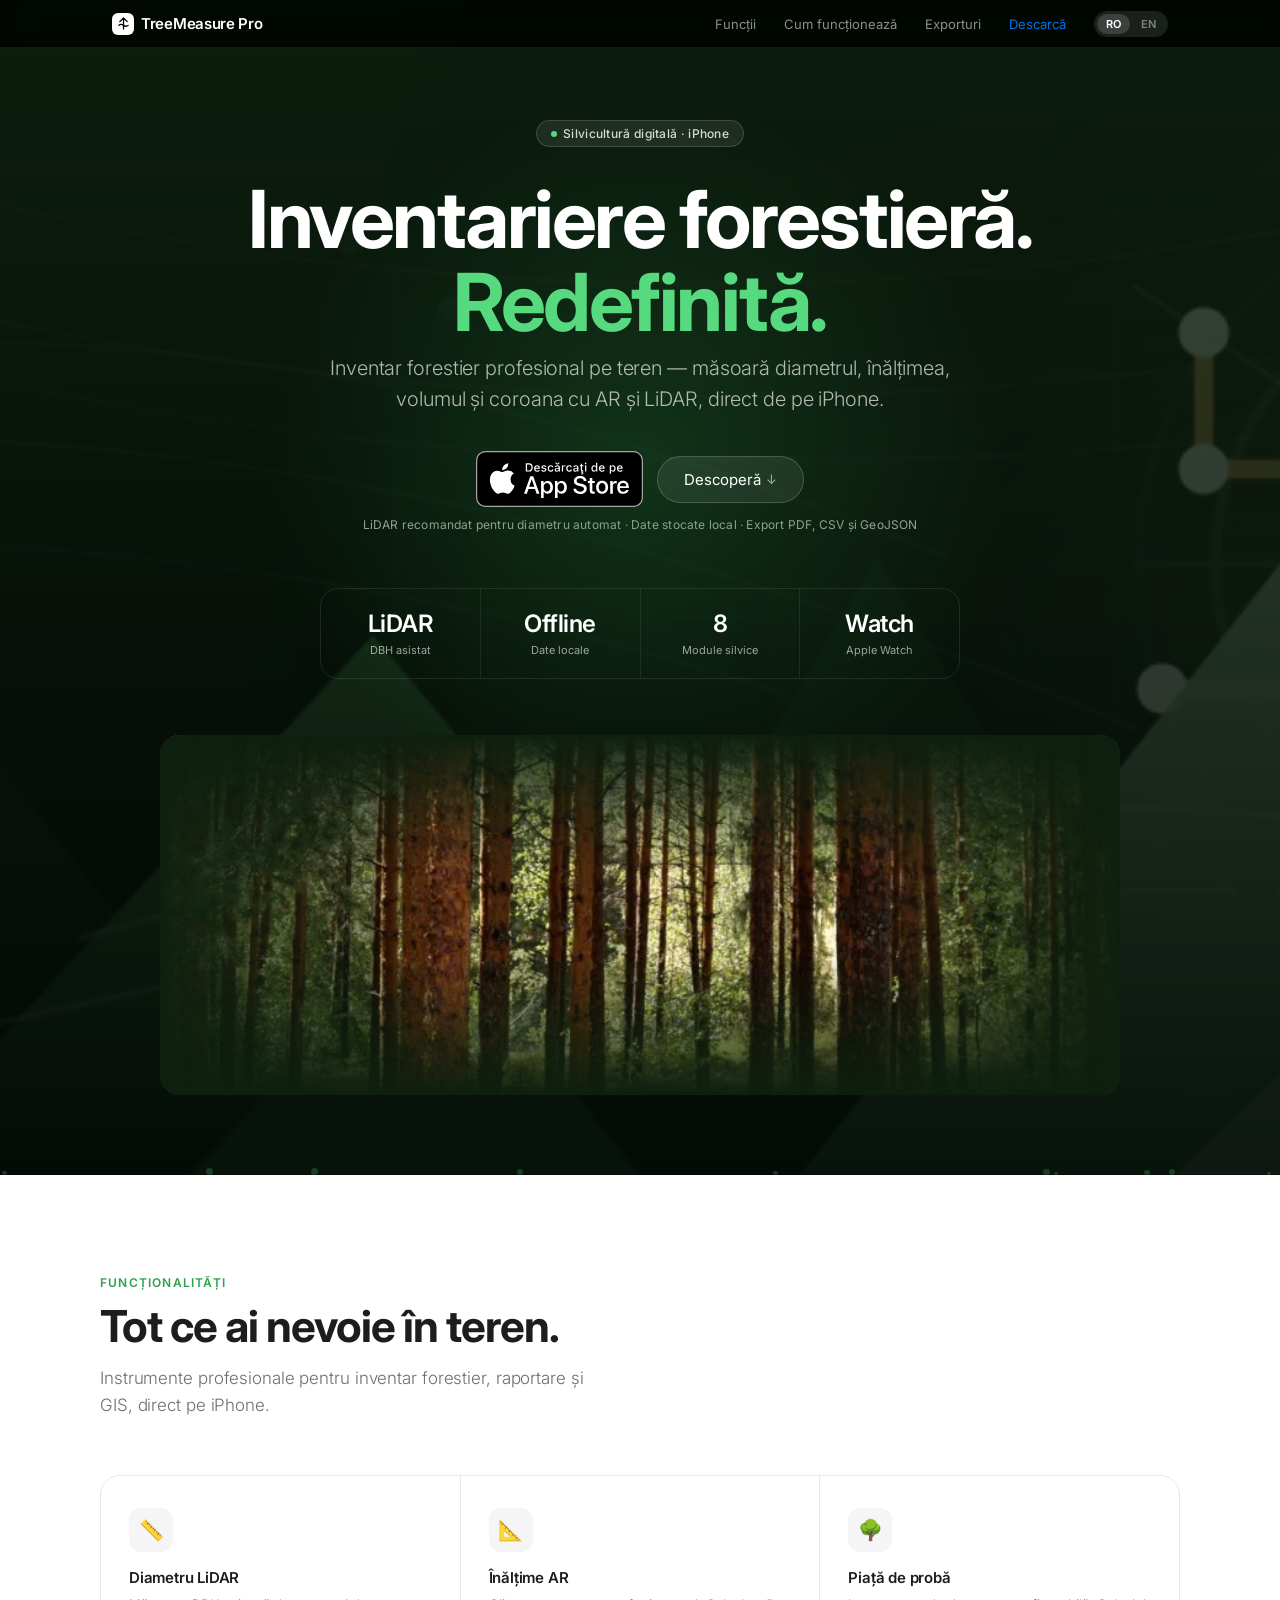
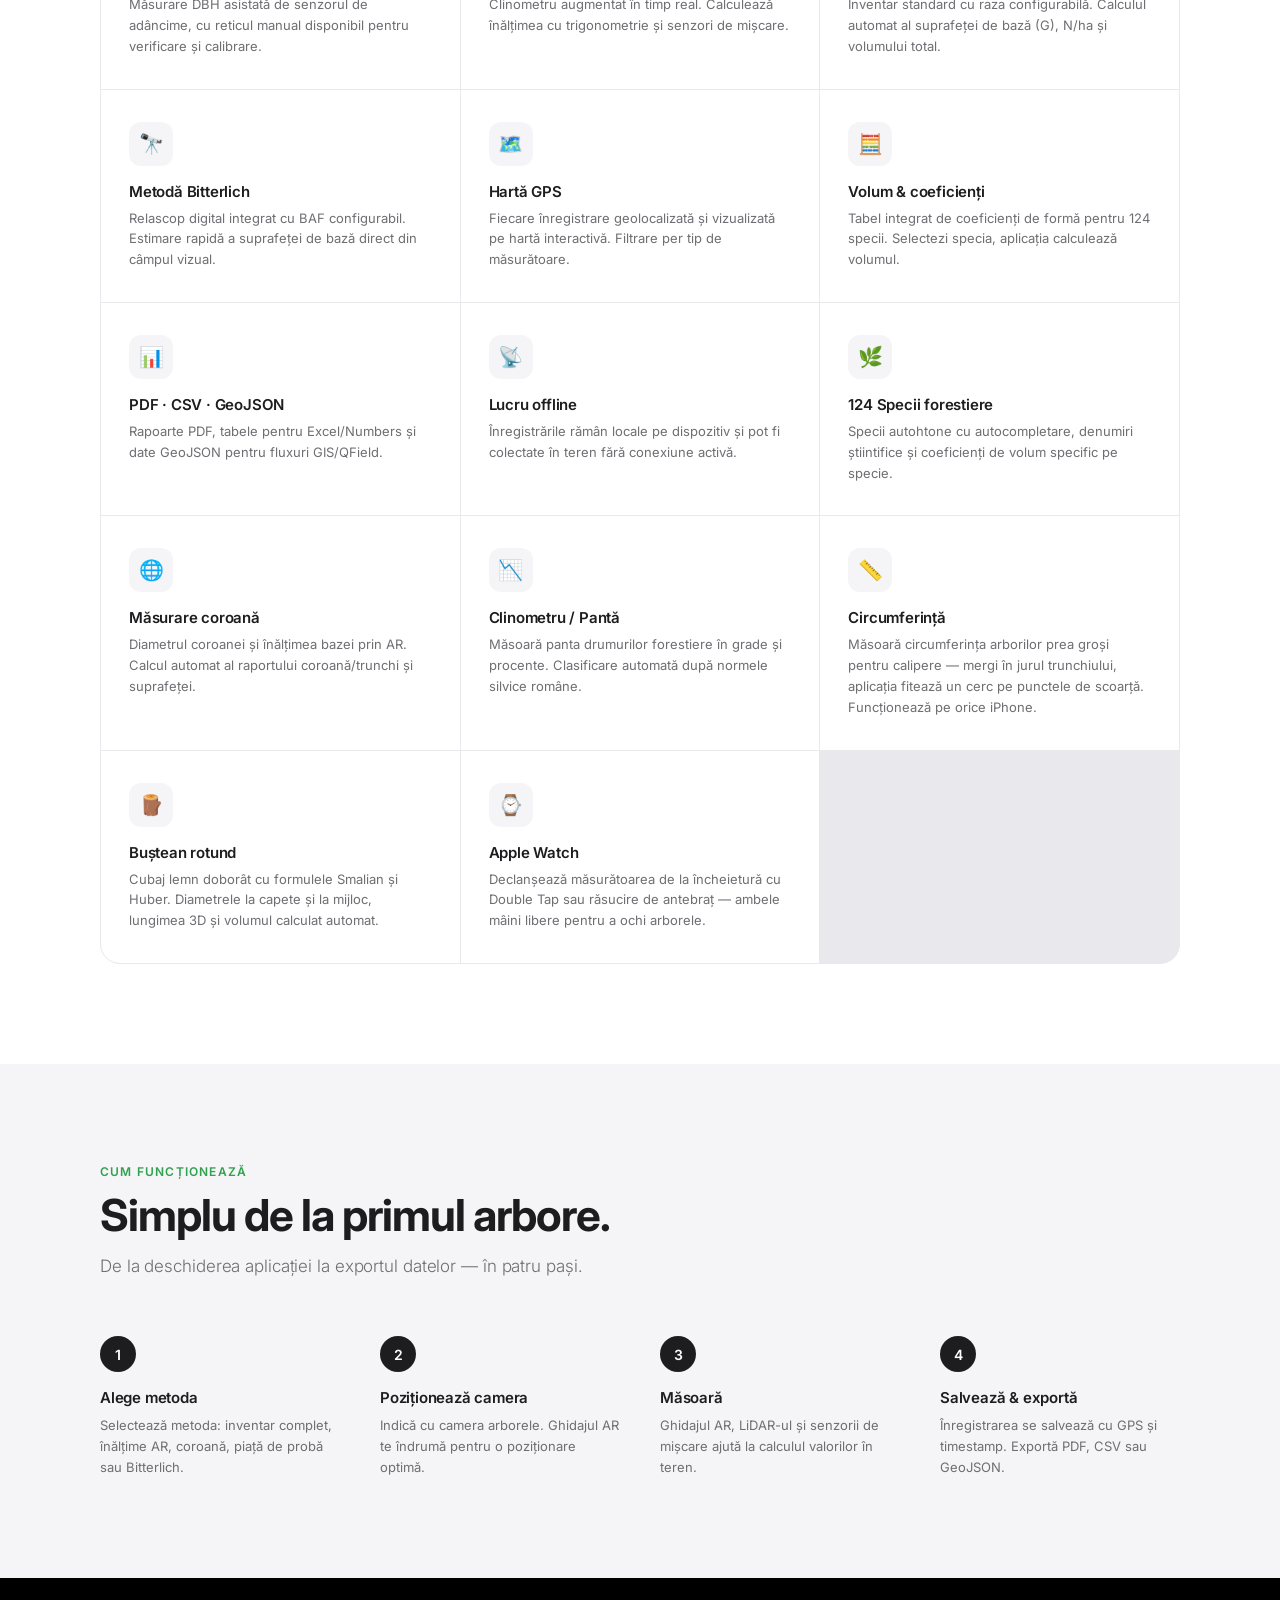
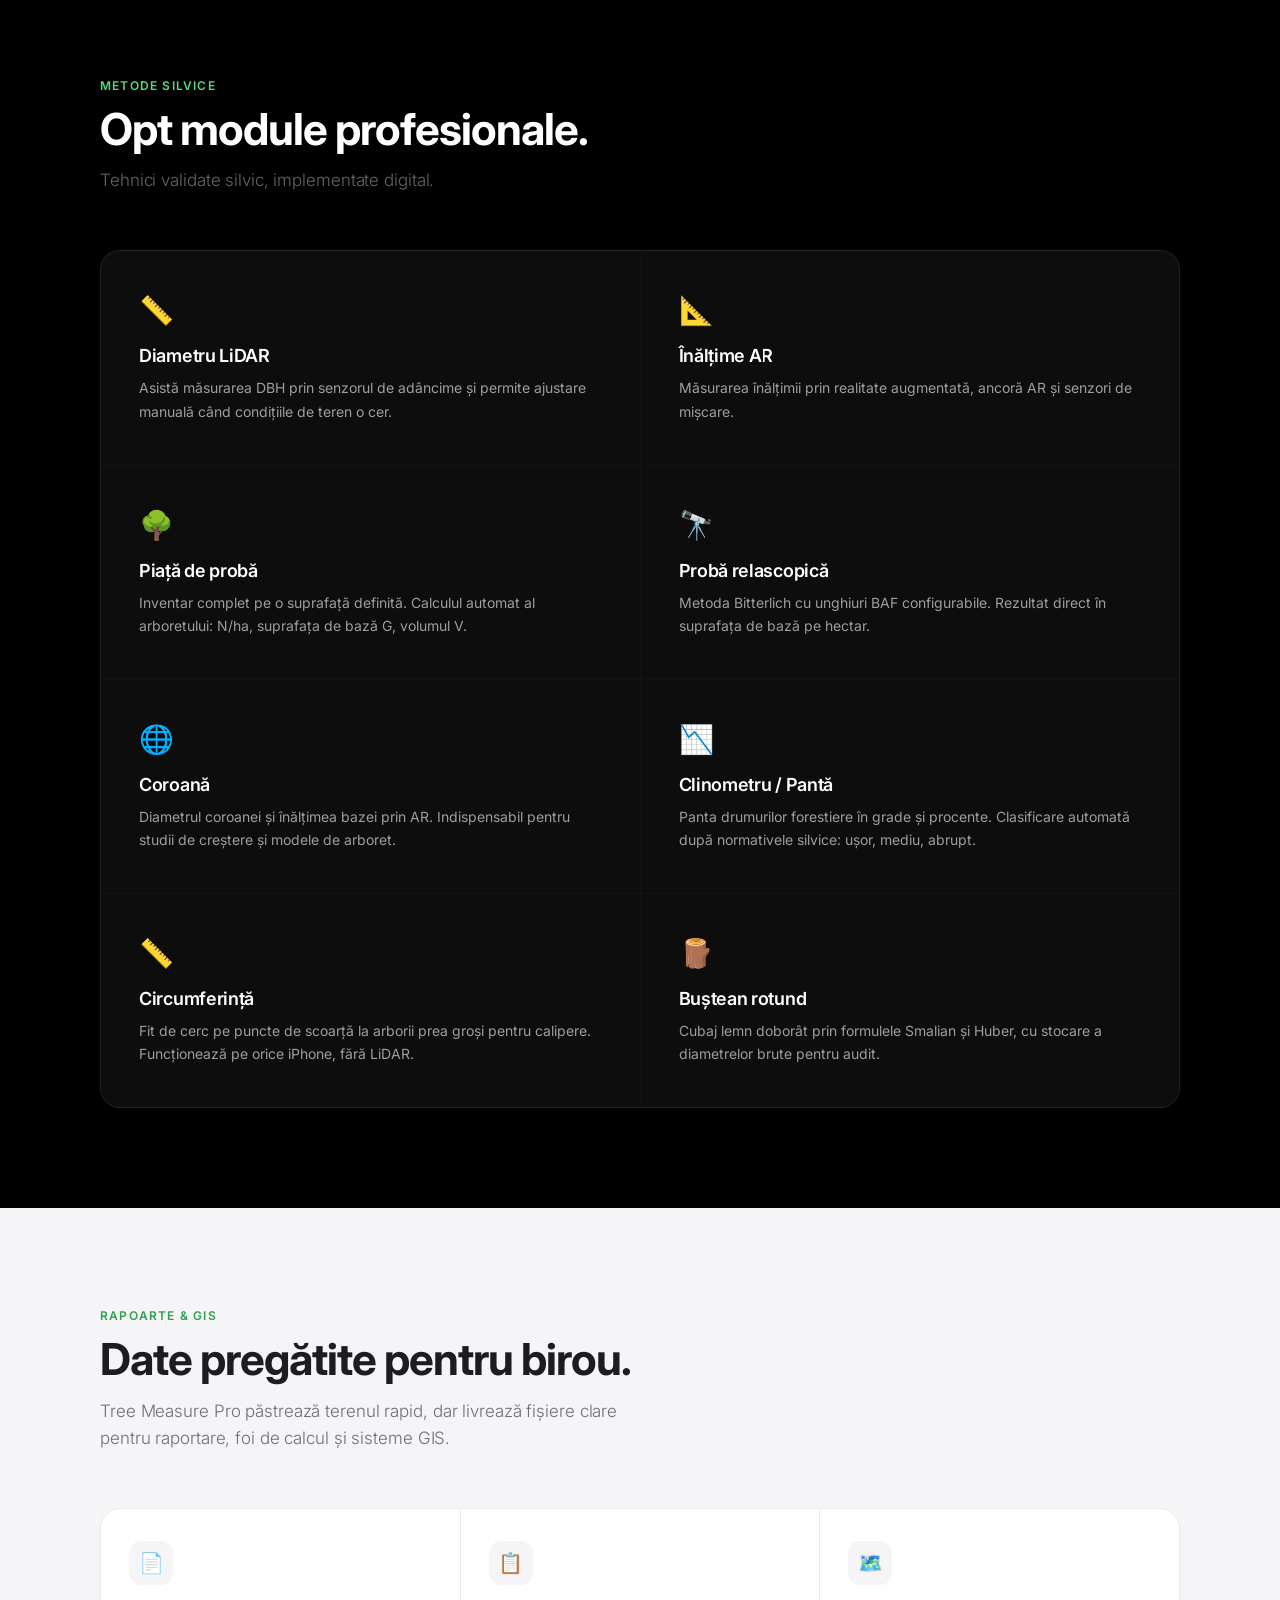
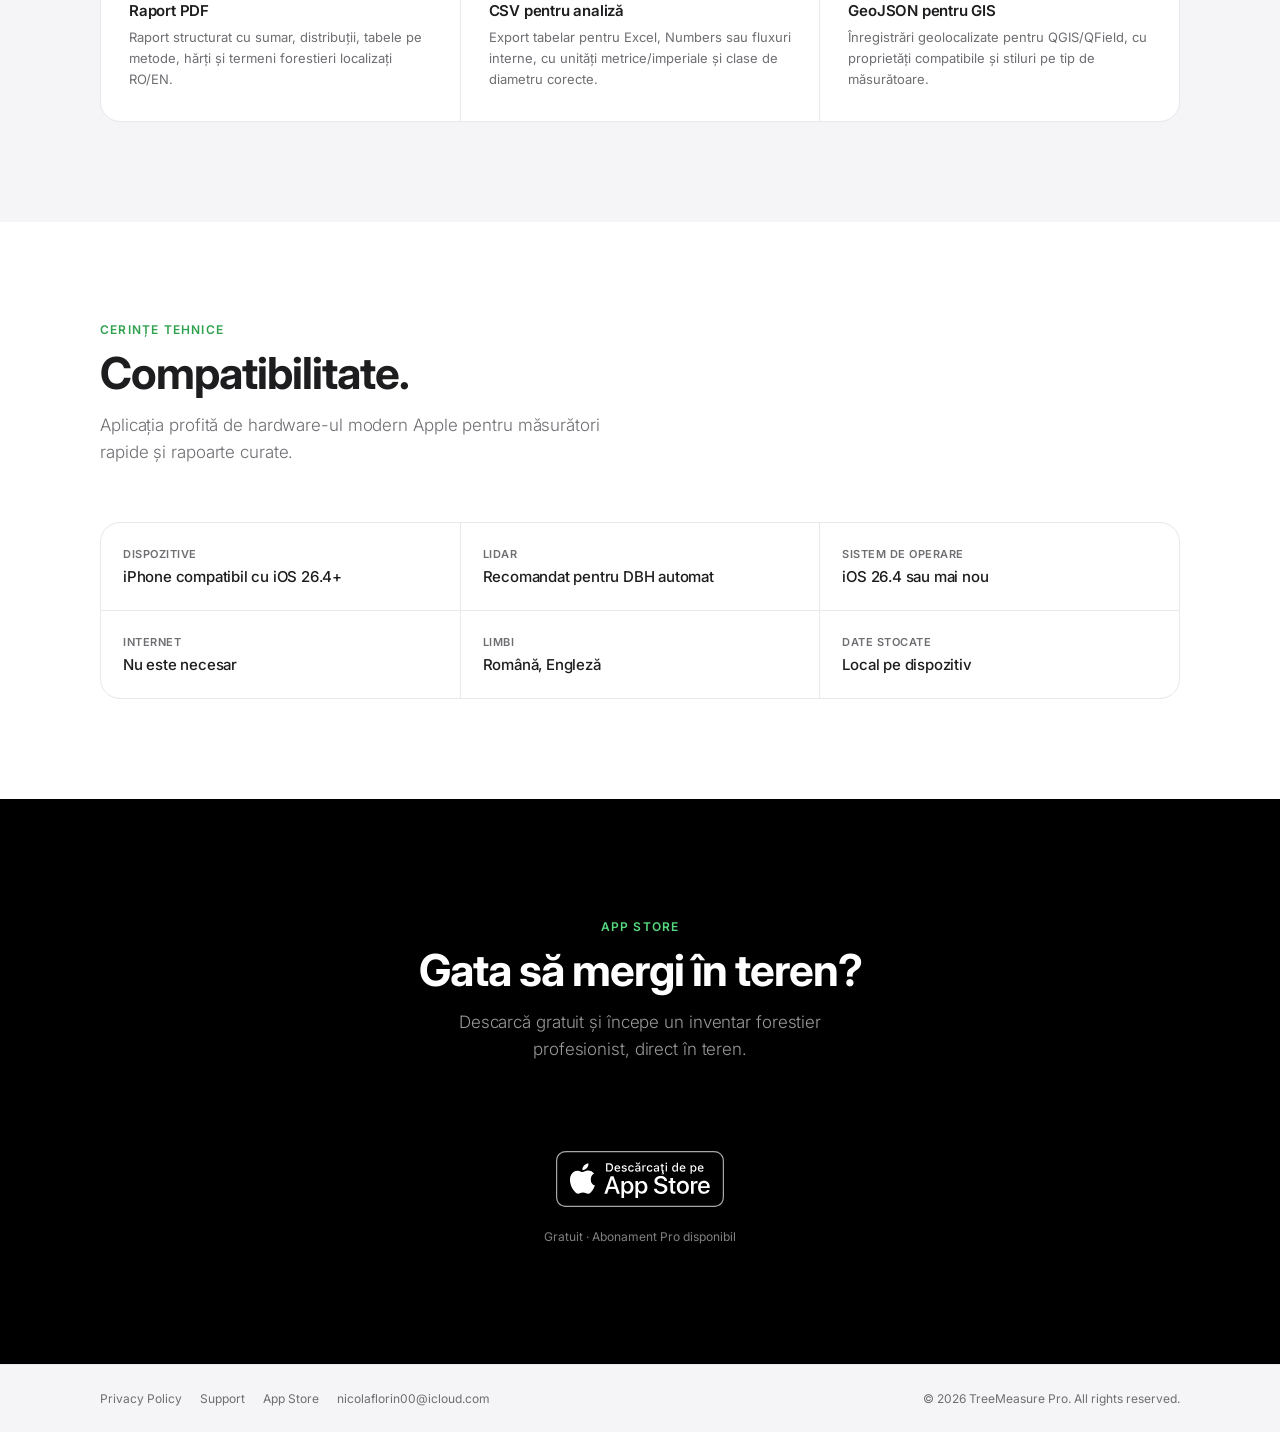
==== index.html @ d95fd411 "Hero: imagine reala padure cu fading pe margini, inlocuieste mockup-ul de telefon Co-Authored-By: Cl" ====
<!DOCTYPE html>
<html lang="ro">
<head>
<meta charset="UTF-8">
<meta name="viewport" content="width=device-width, initial-scale=1.0">
<meta name="description" content="TreeMeasure Pro – inventar forestier profesional pe teren. Măsoară diametru, înălțime, volum și coroană cu AR și LiDAR, direct de pe iPhone.">
<meta property="og:title" content="TreeMeasure Pro – Inventariere forestieră profesională">
<meta property="og:description" content="Inventar forestier profesional pe teren — diametru, înălțime, volum și coroană cu AR și LiDAR.">
<meta property="og:type" content="website">
<meta property="og:image" content="assets/og-image.png">
<meta property="og:image:width" content="1584">
<meta property="og:image:height" content="396">
<meta name="theme-color" content="#0D1F0E">
<meta name="twitter:card" content="summary_large_image">
<meta name="twitter:title" content="TreeMeasure Pro – Inventariere forestieră profesională">
<meta name="twitter:description" content="Inventar forestier profesional pe teren — diametru, înălțime, volum și coroană cu AR și LiDAR.">
<meta name="twitter:image" content="assets/og-image.png">
<title>TreeMeasure Pro – Inventariere forestieră cu iPhone</title>
<link rel="preconnect" href="https://fonts.googleapis.com">
<link rel="preconnect" href="https://fonts.gstatic.com" crossorigin>
<link rel="preload" as="image" href="assets/og-image.png">
<link href="https://fonts.googleapis.com/css2?family=Inter:wght@300;400;500;600;700;800&amp;display=swap" rel="stylesheet">
<style>
/* ── Variables ── */
:root {
  --black: #000;
  --white: #fff;
  --g100: #f5f5f7;
  --g200: #e8e8ed;
  --g400: #6e6e73;
  --g600: #3a3a3c;
  --g800: #1d1d1f;
  /* App real colors */
  --app-bg:      #0D1F0E;
  --app-surf:    #1E3A22;
  --app-surf2:   #2E5432;
  --app-primary: #4CAF50;
  --app-lime:    #E8F5E9;
  --app-sage:    #8CAF7A;
  --app-warn:    #FFB74D;
  --app-err:     #EF5350;
  --app-divider: #3E7C42;
  /* Accent */
  --green: #30a14e;
  --gl:    #57d980;
  --blue:  #0071e3;
  --spring: cubic-bezier(0.34,1.56,0.64,1);
}

* { box-sizing: border-box; margin: 0; padding: 0; }
html { scroll-behavior: smooth; }
body {
  font-family: 'Inter', -apple-system, BlinkMacSystemFont, sans-serif;
  background: var(--white);
  color: var(--g800);
  -webkit-font-smoothing: antialiased;
  overflow-x: hidden;
}
a:focus-visible,
button:focus-visible {
  outline: 2px solid var(--blue);
  outline-offset: 3px;
}
.skip-link {
  position: absolute;
  left: -999px;
  top: 8px;
  background: #000;
  color: #fff;
  padding: 8px 12px;
  border-radius: 6px;
  z-index: 10001;
  text-decoration: none;
  font-size: 12px;
  font-weight: 600;
}
.skip-link:focus { left: 12px; }

/* ── NAV ── */
nav {
  position: fixed; top: 0; left: 0; right: 0; z-index: 9000;
  height: 48px;
  background: rgba(255,255,255,0.85);
  backdrop-filter: saturate(180%) blur(20px);
  -webkit-backdrop-filter: saturate(180%) blur(20px);
  border-bottom: 1px solid rgba(0,0,0,0.08);
  display: flex; align-items: center; justify-content: center;
  transition: background .3s, border-color .3s;
}
nav.dark { background: rgba(0,0,0,0.78); border-bottom-color: rgba(255,255,255,0.07); }
nav.dark .nav-logo { color: #fff; }
nav.dark .nav-logo-icon { background: #fff; }
nav.dark .nav-logo-icon svg path { stroke: #000; }
nav.dark .nav-links a { color: rgba(255,255,255,0.55); }
nav.dark .nav-links a:hover { color: #fff; }
nav.dark .lang-toggle { background: rgba(255,255,255,0.1); }
nav.dark .lang-toggle button { color: rgba(255,255,255,0.45); }
nav.dark .lang-toggle button.active { background: rgba(255,255,255,0.15); color: #fff; box-shadow: none; }
.nav-inner { width: 100%; max-width: 1100px; padding: 0 22px; display: flex; align-items: center; justify-content: space-between; }
.nav-logo { font-size: 15px; font-weight: 600; color: var(--g800); letter-spacing: -.3px; display: flex; align-items: center; gap: 7px; text-decoration: none; transition: color .3s; }
.nav-logo-icon { width: 22px; height: 22px; background: var(--g800); border-radius: 6px; display: flex; align-items: center; justify-content: center; transition: background .3s; flex-shrink: 0; }
.nav-logo-icon svg { width: 13px; height: 13px; }
.nav-links { display: flex; align-items: center; gap: 28px; }
.nav-links a { font-size: 13px; font-weight: 400; color: var(--g400); text-decoration: none; transition: color .15s; }
.nav-links a:hover { color: var(--g800); }
.nav-dl { color: var(--blue) !important; font-weight: 500; }
.lang-toggle { display: flex; gap: 2px; background: var(--g100); border-radius: 20px; padding: 3px; transition: background .3s; }
.lang-toggle button { background: transparent; border: none; font-size: 11px; font-weight: 600; color: var(--g400); padding: 3px 9px; border-radius: 14px; cursor: pointer; transition: all .2s; font-family: inherit; }
.lang-toggle button.active { background: var(--white); color: var(--g800); box-shadow: 0 1px 3px rgba(0,0,0,.12); }

[data-lang] { display: none; }
[data-lang].visible { display: contents; }

/* ── HERO ── */
.hero {
  min-height: 100svh;
  display: flex; flex-direction: column; align-items: center; justify-content: center;
  text-align: center;
  padding: 120px 24px 80px;
  background:
    linear-gradient(180deg, rgba(13,31,14,.82), rgba(0,0,0,.82)),
    url('assets/og-image.png') center/cover;
  position: relative; overflow: hidden;
}
.hero-glow { position: absolute; width: 800px; height: 800px; border-radius: 50%; background: radial-gradient(ellipse, rgba(48,161,78,.22) 0%, transparent 65%); top: 40%; left: 50%; transform: translate(-50%,-50%); pointer-events: none; animation: glowP 6s ease-in-out infinite; }
@keyframes glowP { 0%,100% { opacity:.7; transform: translate(-50%,-50%) scale(1); } 50% { opacity:1; transform: translate(-50%,-50%) scale(1.12); } }
.ptcls { position: absolute; inset: 0; pointer-events: none; overflow: hidden; }
.ptcl { position: absolute; border-radius: 50%; background: rgba(87,217,128,.22); animation: floatP linear infinite; }
@keyframes floatP { 0% { transform: translateY(100%) translateX(0); opacity: 0; } 10% { opacity: 1; } 90% { opacity: 1; } 100% { transform: translateY(-120vh) translateX(var(--dx)); opacity: 0; } }
@keyframes fadeUp { from { opacity: 0; transform: translateY(22px); } to { opacity: 1; transform: translateY(0); } }
@keyframes pulse { 0%,100% { opacity:1; } 50% { opacity:.3; } }

.hero-chip { display: inline-flex; align-items: center; gap: 6px; background: rgba(255,255,255,.08); border: 1px solid rgba(255,255,255,.15); border-radius: 20px; padding: 5px 14px; font-size: 12px; font-weight: 500; color: rgba(255,255,255,.82); letter-spacing: .3px; margin-bottom: 30px; animation: fadeUp .8s ease both; }
.chip-dot { width: 6px; height: 6px; border-radius: 50%; background: var(--gl); animation: pulse 2s ease-in-out infinite; }
.hero h1 { font-size: clamp(40px,7vw,80px); font-weight: 700; color: #fff; letter-spacing: -2.5px; line-height: 1.04; margin-bottom: 10px; animation: fadeUp .8s .1s ease both; }
.hero h1 .gr { color: var(--gl); }
.hero-sub { font-size: clamp(16px,2.4vw,20px); font-weight: 300; color: rgba(255,255,255,.68); line-height: 1.55; max-width: 620px; margin: 0 auto 36px; animation: fadeUp .8s .2s ease both; letter-spacing: -.1px; }
.hero-note { font-size: 12px; color: rgba(255,255,255,.6); margin-top: 10px; letter-spacing: .2px; }
.hbtns { display: flex; gap: 14px; flex-wrap: wrap; justify-content: center; align-items: center; animation: fadeUp .8s .3s ease both; }
.btn-w { display: inline-flex; align-items: center; gap: 8px; background: #fff; color: #000; font-size: 15px; font-weight: 500; padding: 13px 26px; border-radius: 980px; text-decoration: none; transition: transform .2s var(--spring), box-shadow .2s; letter-spacing: -.2px; }
.btn-w:hover { transform: scale(1.04); box-shadow: 0 8px 24px rgba(0,0,0,.3); }
.btn-g { display: inline-flex; align-items: center; gap: 6px; background: rgba(255,255,255,.08); color: #fff; font-size: 15px; font-weight: 400; padding: 13px 26px; border-radius: 980px; text-decoration: none; border: 1px solid rgba(255,255,255,.18); transition: background .2s, transform .2s var(--spring); letter-spacing: -.2px; }
.btn-g:hover { background: rgba(255,255,255,.14); transform: scale(1.03); }
.barr { font-size: 13px; opacity: .6; transition: transform .2s; }
.btn-g:hover .barr { transform: translateY(3px); }

.hero-stats { display: flex; gap: 0; flex-wrap: wrap; justify-content: center; margin-top: 56px; border: 1px solid rgba(255,255,255,.1); border-radius: 18px; overflow: hidden; animation: fadeUp .8s .4s ease both; max-width: 640px; width: 100%; }
.stat { flex: 1; min-width: 110px; padding: 20px 18px; border-right: 1px solid rgba(255,255,255,.08); text-align: center; }
.stat:last-child { border-right: none; }
.stat .num { display: block; font-size: 24px; font-weight: 600; color: #fff; letter-spacing: -.5px; }
.stat .lbl { font-size: 11px; color: rgba(255,255,255,.6); margin-top: 3px; font-weight: 400; }

/* ── FOREST BACKGROUND IMAGE ── */
.forest-wrap {
  position: relative;
  width: 100%;
  max-width: 960px;
  height: clamp(220px, 38vw, 360px);
  margin-top: 56px;
  border-radius: 20px;
  overflow: hidden;
  animation: fadeUp .8s .5s ease both;
  flex-shrink: 0;
}
.forest-wrap img {
  width: 100%;
  height: 100%;
  object-fit: cover;
  object-position: center 45%;
  display: block;
}
.forest-wrap::before {
  content: '';
  position: absolute;
  inset: 0;
  background:
    linear-gradient(to right,  #0D1F0E 0%, transparent 28%),
    linear-gradient(to left,   #0D1F0E 0%, transparent 28%),
    linear-gradient(to bottom, #0D1F0E 0%, transparent 38%),
    linear-gradient(to top,    #0D1F0E 0%, transparent 38%);
  z-index: 1;
  pointer-events: none;
}
/* ── iPHONE MOCKUP (legacy, kept for reference) ── */
.phone-wrap { margin-top: 64px; animation: fadeUp .8s .5s ease both; position: relative; flex-shrink: 0; }
.phone-wrap::before {
  content: '';
  position: absolute;
  top: 50%; left: 50%;
  transform: translate(-50%, -50%);
  width: 320px; height: 600px;
  background: radial-gradient(ellipse, rgba(76,175,80,.18) 0%, rgba(76,175,80,.06) 40%, transparent 70%);
  border-radius: 50%;
  pointer-events: none;
  z-index: -1;
}
.iphone {
  width: 252px; height: 536px;
  background: #141414;
  border-radius: 52px;
  border: 1.5px solid #484848;
  box-shadow:
    0 0 0 1px #2a2a2a,
    inset 0 0 0 1px #555,
    0 60px 120px rgba(0,0,0,.8),
    0 0 0 12px rgba(76,175,80,.07),
    0 0 60px 16px rgba(76,175,80,.12),
    0 0 120px 40px rgba(76,175,80,.06);
  position: relative; overflow: hidden;
}
/* Side buttons */
.iphone::before { content: ''; position: absolute; left: -4px; top: 126px; width: 4px; height: 36px; background: linear-gradient(to bottom, #333, #555, #333); border-radius: 2px 0 0 2px; }
.iphone::after  { content: ''; position: absolute; right: -4px; top: 148px; width: 4px; height: 62px; background: linear-gradient(to bottom, #333, #555, #333); border-radius: 0 2px 2px 0; }
/* Dynamic island */
.island { display: none; }
/* Screen shine */
.iscreen { width: 100%; height: 100%; background: var(--app-bg); overflow: hidden; position: relative; }
.iscreen::after { content: ''; position: absolute; inset: 0; background: linear-gradient(135deg, rgba(255,255,255,.04) 0%, transparent 50%); pointer-events: none; z-index: 100; }

.strk { display: flex; width: 900%; height: 100%; transition: transform .7s cubic-bezier(.4,0,.2,1); }
.slide-sc { flex-shrink: 0; width: calc(100% / 9); height: 100%; overflow: hidden; }
.slide-sc img { width: 100%; height: 100%; object-fit: cover; object-position: top center; display: block; }
.sc { width: 16.6667%; height: 100%; flex-shrink: 0; display: flex; flex-direction: column; position: relative; overflow: hidden; }

/* ── Screen 1: AR Inventar ── */
.s1 { background: var(--app-bg); }
.s1-topbar { padding: 48px 14px 8px; display: flex; align-items: center; justify-content: space-between; }
.s1-back { width: 26px; height: 26px; border-radius: 50%; background: rgba(255,255,255,.07); display: flex; align-items: center; justify-content: center; }
.s1-back svg { width: 10px; height: 10px; }
.s1-title { font-size: 13px; font-weight: 600; color: var(--app-lime); letter-spacing: -.2px; }
.s1-lidar { font-size: 9px; color: var(--app-primary); font-weight: 600; letter-spacing: .5px; background: rgba(76,175,80,.12); border: 1px solid rgba(76,175,80,.25); border-radius: 8px; padding: 3px 7px; }

.ar-viewport { flex: 1; margin: 4px 12px; border-radius: 14px; background: linear-gradient(160deg, #0a1a0b 0%, #051005 100%); border: 1px solid rgba(76,175,80,.18); position: relative; overflow: hidden; }

/* LiDAR depth scan visualization */
.depth-scan { position: absolute; inset: 0; }
.depth-scan::before {
  content: '';
  position: absolute; inset: 0;
  background:
    repeating-linear-gradient(0deg, transparent, transparent 14px, rgba(76,175,80,.04) 14px, rgba(76,175,80,.04) 15px),
    repeating-linear-gradient(90deg, transparent, transparent 14px, rgba(76,175,80,.04) 14px, rgba(76,175,80,.04) 15px);
}
/* Trunk shape */
.trunk-shape {
  position: absolute; top: 12%; bottom: 8%; left: 50%; transform: translateX(-50%);
  width: 52px;
  background: linear-gradient(to bottom, rgba(120,80,40,.25), rgba(80,50,25,.35));
  border-radius: 6px;
  border-left: 1px solid rgba(255,255,255,.06);
  border-right: 1px solid rgba(255,255,255,.06);
}
.trunk-shape::before {
  content: '';
  position: absolute; inset: 0;
  background: repeating-linear-gradient(
    to bottom,
    transparent 0px, transparent 4px,
    rgba(100,65,30,.3) 4px, rgba(100,65,30,.3) 5px
  );
  border-radius: 6px;
}
/* Crosshair */
.crosshair {
  position: absolute; top: 50%; left: 50%; transform: translate(-50%, -50%);
  width: 80px; height: 80px;
}
.ch-ring {
  position: absolute; inset: 0;
  border: 1.5px solid var(--app-primary);
  border-radius: 50%;
  animation: chPulse 2s ease-in-out infinite;
}
.ch-ring2 {
  position: absolute; inset: 10px;
  border: 1px solid rgba(76,175,80,.35);
  border-radius: 50%;
}
@keyframes chPulse { 0%,100% { box-shadow: 0 0 0 0 rgba(76,175,80,0); } 50% { box-shadow: 0 0 0 8px rgba(76,175,80,.08); } }
.ch-h { position: absolute; top: 50%; left: 0; right: 0; height: 1px; background: var(--app-primary); transform: translateY(-50%); opacity: .7; }
.ch-v { position: absolute; left: 50%; top: 0; bottom: 0; width: 1px; background: var(--app-primary); transform: translateX(-50%); opacity: .7; }
/* Corner brackets */
.ch-tl,.ch-tr,.ch-bl,.ch-br { position: absolute; width: 10px; height: 10px; }
.ch-tl { top: -2px; left: -2px; border-top: 2px solid var(--app-primary); border-left: 2px solid var(--app-primary); }
.ch-tr { top: -2px; right: -2px; border-top: 2px solid var(--app-primary); border-right: 2px solid var(--app-primary); }
.ch-bl { bottom: -2px; left: -2px; border-bottom: 2px solid var(--app-primary); border-left: 2px solid var(--app-primary); }
.ch-br { bottom: -2px; right: -2px; border-bottom: 2px solid var(--app-primary); border-right: 2px solid var(--app-primary); }

/* LiDAR scan line */
.scan-sweep { position: absolute; left: 20%; right: 20%; height: 2px; background: linear-gradient(to right, transparent, rgba(76,175,80,.8), transparent); animation: sweep 2.2s ease-in-out infinite; }
@keyframes sweep { 0% { top: 15%; } 50% { top: 85%; } 100% { top: 15%; } }

/* Depth dots overlay */
.depth-dot { position: absolute; width: 3px; height: 3px; border-radius: 50%; background: var(--app-primary); opacity: .5; }

/* Distance badge */
.dist-badge { position: absolute; top: 8px; right: 8px; background: rgba(0,0,0,.65); backdrop-filter: blur(6px); border: 1px solid rgba(255,255,255,.1); border-radius: 8px; padding: 4px 8px; }
.dist-badge span { font-size: 10px; font-weight: 600; color: #fff; display: block; text-align: center; }
.dist-badge small { font-size: 8px; color: rgba(255,255,255,.45); display: block; text-align: center; }

/* Plane detected label */
.plane-label { position: absolute; bottom: 8px; left: 50%; transform: translateX(-50%); background: rgba(76,175,80,.15); border: 1px solid rgba(76,175,80,.35); border-radius: 20px; padding: 3px 10px; font-size: 9px; color: var(--app-primary); font-weight: 600; white-space: nowrap; }

/* Bottom panel */
.s1-panel { background: var(--app-surf); border-top: 1px solid var(--app-divider); padding: 10px 12px; }
.s1-dbh { display: flex; align-items: baseline; gap: 4px; margin-bottom: 6px; }
.s1-dbh .val { font-size: 28px; font-weight: 700; color: var(--app-lime); letter-spacing: -1px; }
.s1-dbh .unit { font-size: 11px; color: var(--app-sage); font-weight: 500; }
.s1-dbh .lbl { font-size: 10px; color: rgba(255,255,255,.35); margin-left: auto; text-transform: uppercase; letter-spacing: .4px; }
.s1-meta { display: flex; gap: 6px; }
.s1-chip { flex: 1; background: var(--app-surf2); border-radius: 8px; padding: 5px 7px; }
.s1-chip .cl { font-size: 8px; color: var(--app-sage); text-transform: uppercase; letter-spacing: .3px; }
.s1-chip .cv { font-size: 11px; font-weight: 600; color: #fff; margin-top: 1px; letter-spacing: -.2px; }
.s1-btn { width: 100%; margin-top: 8px; background: var(--app-primary); border-radius: 10px; padding: 8px; display: flex; align-items: center; justify-content: center; gap: 5px; }
.s1-btn span { font-size: 11px; font-weight: 700; color: #fff; letter-spacing: .2px; }

/* ── Screen 2: Înălțime AR ── */
.s2 { background: var(--app-bg); }
.s2-topbar { padding: 48px 14px 6px; display: flex; align-items: center; justify-content: space-between; }
.s2-title { font-size: 13px; font-weight: 600; color: var(--app-lime); }
.s2-chip { font-size: 9px; color: var(--app-warn); font-weight: 600; background: rgba(255,183,77,.1); border: 1px solid rgba(255,183,77,.25); border-radius: 8px; padding: 3px 7px; }

.cam-view { flex: 1; margin: 4px 12px; border-radius: 14px; background: linear-gradient(170deg, #0a1a0b, #071007); border: 1px solid rgba(255,255,255,.07); position: relative; overflow: hidden; }
/* Forest scene */
.forest-bg { position: absolute; bottom: 0; left: 0; right: 0; height: 40%; }
.tree-trunk-tall {
  position: absolute; bottom: 0; left: 50%; transform: translateX(-50%);
  width: 14px; height: 85%;
  background: linear-gradient(to right, #2a1a0a, #3d2510, #2a1a0a);
  border-radius: 2px 2px 0 0;
}
.tree-trunk-tall::after {
  content: ''; position: absolute; inset: 0;
  background: repeating-linear-gradient(to bottom, transparent 0, transparent 6px, rgba(0,0,0,.2) 6px, rgba(0,0,0,.2) 7px);
}
/* Angle indicators */
.angle-top {
  position: absolute; top: 14%; left: 50%; transform: translateX(-50%);
  display: flex; flex-direction: column; align-items: center;
}
.angle-dot { width: 8px; height: 8px; border-radius: 50%; background: var(--app-primary); border: 1.5px solid #fff; }
.angle-line-top { width: 1px; height: 30px; background: rgba(76,175,80,.5); margin: 0 auto; }
.angle-badge-top { background: rgba(76,175,80,.2); border: 1px solid rgba(76,175,80,.5); border-radius: 6px; padding: 2px 6px; font-size: 9px; font-weight: 700; color: var(--app-primary); white-space: nowrap; }

.angle-bot {
  position: absolute; bottom: 32%; left: 50%; transform: translateX(-50%);
  display: flex; flex-direction: column; align-items: center;
}
.angle-line-bot { width: 1px; height: 20px; background: rgba(255,183,77,.5); margin: 0 auto; }
.angle-badge-bot { background: rgba(255,183,77,.15); border: 1px solid rgba(255,183,77,.45); border-radius: 6px; padding: 2px 6px; font-size: 9px; font-weight: 700; color: var(--app-warn); white-space: nowrap; }
.angle-dot-bot { width: 8px; height: 8px; border-radius: 50%; background: var(--app-warn); border: 1.5px solid #fff; }

/* Dashed line connecting top/bot */
.height-line {
  position: absolute; top: 18%; bottom: 33%; left: 50%; transform: translateX(-50%);
  width: 2px; border-left: 2px dashed rgba(76,175,80,.35);
}

/* Horizon line */
.horizon { position: absolute; top: 55%; left: 0; right: 0; height: 1px; background: rgba(76,175,80,.25); }
.horizon-lbl { position: absolute; right: 10px; top: 53%; font-size: 8px; color: rgba(76,175,80,.5); font-weight: 600; }

.s2-panel { background: var(--app-surf); border-top: 1px solid var(--app-divider); padding: 10px 12px; }
.s2-result { display: flex; justify-content: space-between; align-items: center; margin-bottom: 8px; }
.s2-height { display: flex; align-items: baseline; gap: 3px; }
.s2-height .val { font-size: 26px; font-weight: 700; color: var(--app-lime); letter-spacing: -1px; }
.s2-height .unit { font-size: 11px; color: var(--app-sage); }
.s2-height .lbl { font-size: 9px; color: rgba(255,255,255,.35); text-transform: uppercase; letter-spacing: .3px; display: block; }
.s2-dist { text-align: right; }
.s2-dist .dv { font-size: 15px; font-weight: 600; color: #fff; letter-spacing: -.3px; }
.s2-dist .dl { font-size: 9px; color: rgba(255,255,255,.35); text-transform: uppercase; letter-spacing: .3px; }
.s2-bar { height: 3px; background: rgba(255,255,255,.08); border-radius: 2px; overflow: hidden; }
.s2-bar-f { height: 100%; width: 72%; background: linear-gradient(to right, var(--app-primary), var(--gl)); border-radius: 2px; }

/* ── Screen 3: Lista înregistrări ── */
.s3 { background: var(--app-bg); }
.s3-topbar { padding: 48px 14px 8px; }
.s3-nav { display: flex; align-items: center; justify-content: space-between; margin-bottom: 8px; }
.s3-title { font-size: 16px; font-weight: 700; color: var(--app-lime); letter-spacing: -.3px; }
.s3-add { width: 24px; height: 24px; border-radius: 50%; background: rgba(76,175,80,.15); border: 1px solid rgba(76,175,80,.3); display: flex; align-items: center; justify-content: center; font-size: 14px; color: var(--app-primary); line-height: 1; }
.s3-filters { display: flex; gap: 5px; overflow: hidden; }
.s3-fchip { border-radius: 20px; padding: 3px 9px; font-size: 9px; font-weight: 600; white-space: nowrap; }
.s3-fchip.active { background: var(--app-primary); color: #fff; }
.s3-fchip:not(.active) { background: var(--app-surf2); color: var(--app-sage); border: 1px solid var(--app-divider); }

.s3-list { flex: 1; overflow: hidden; padding: 6px 12px; display: flex; flex-direction: column; gap: 5px; }
.rec-row {
  background: var(--app-surf);
  border: 1px solid var(--app-divider);
  border-radius: 12px;
  padding: 9px 11px;
  display: flex; align-items: center; gap: 9px;
}
.rec-icon { width: 28px; height: 28px; border-radius: 8px; background: rgba(76,175,80,.12); display: flex; align-items: center; justify-content: center; font-size: 14px; flex-shrink: 0; }
.rec-body { flex: 1; min-width: 0; }
.rec-sp { font-size: 11px; font-weight: 600; color: var(--app-lime); letter-spacing: -.1px; white-space: nowrap; overflow: hidden; text-overflow: ellipsis; }
.rec-sub { font-size: 9px; color: var(--app-sage); margin-top: 1px; }
.rec-val { text-align: right; flex-shrink: 0; }
.rec-d { font-size: 13px; font-weight: 700; color: var(--app-primary); letter-spacing: -.3px; }
.rec-h { font-size: 9px; color: rgba(255,255,255,.3); margin-top: 1px; }

.s3-footer { padding: 8px 12px 14px; border-top: 1px solid rgba(255,255,255,.06); display: flex; justify-content: space-between; align-items: center; }
.s3-count { font-size: 10px; color: var(--app-sage); }
.s3-export { background: var(--app-surf2); border: 1px solid var(--app-divider); border-radius: 8px; padding: 5px 10px; font-size: 10px; font-weight: 600; color: var(--app-primary); }

/* ── Screen 4: Piațe de probă ── */
.s4 { background: var(--app-bg); }
.s4-topbar { padding: 48px 14px 8px; }
.s4-nav { display: flex; align-items: center; justify-content: space-between; margin-bottom: 4px; }
.s4-title { font-size: 16px; font-weight: 700; color: var(--app-lime); letter-spacing: -.3px; }
.s4-badge { background: rgba(76,175,80,.12); border: 1px solid rgba(76,175,80,.25); border-radius: 10px; padding: 3px 8px; font-size: 10px; font-weight: 700; color: var(--app-primary); }
.s4-subtitle { font-size: 10px; color: var(--app-sage); }

.plot-ar { flex: 1; margin: 6px 12px; border-radius: 14px; background: #050e06; border: 1px solid rgba(76,175,80,.15); position: relative; overflow: hidden; }
/* Plot crosshair */
.plot-ch { position: absolute; top: 50%; left: 50%; transform: translate(-50%,-50%); }
.plot-outer { width: 90px; height: 90px; border-radius: 50%; border: 1px solid rgba(76,175,80,.3); display: flex; align-items: center; justify-content: center; animation: plotPulse 2.5s ease-in-out infinite; }
@keyframes plotPulse { 0%,100% { box-shadow: 0 0 0 0 rgba(76,175,80,0); } 50% { box-shadow: 0 0 0 12px rgba(76,175,80,.05); } }
.plot-inner { width: 56px; height: 56px; border-radius: 50%; border: 1.5px solid rgba(76,175,80,.5); display: flex; align-items: center; justify-content: center; }
.plot-center { width: 8px; height: 8px; border-radius: 50%; background: var(--app-primary); }
/* Plot cross lines */
.plot-h,.plot-v { position: absolute; background: rgba(76,175,80,.4); }
.plot-h { top: 50%; left: 0; right: 0; height: 1px; transform: translateY(-50%); }
.plot-v { left: 50%; top: 0; bottom: 0; width: 1px; transform: translateX(-50%); }
/* Tree dots in plot */
.tree-dot { position: absolute; width: 7px; height: 7px; border-radius: 50%; border: 1.5px solid; }
.td1 { background: rgba(76,175,80,.35); border-color: var(--app-primary); top: 28%; left: 38%; }
.td2 { background: rgba(76,175,80,.35); border-color: var(--app-primary); top: 55%; left: 62%; }
.td3 { background: rgba(76,175,80,.35); border-color: var(--app-primary); top: 65%; left: 34%; }
.td4 { background: rgba(76,175,80,.35); border-color: var(--app-primary); top: 38%; left: 68%; }
.td5 { background: rgba(255,183,77,.2); border-color: var(--app-warn); top: 72%; left: 58%; }
/* Radius ring */
.plot-r12 { position: absolute; top: 50%; left: 50%; transform: translate(-50%,-50%); width: 130px; height: 130px; border-radius: 50%; border: 1px dashed rgba(76,175,80,.2); }
/* Plot info badge */
.plot-info { position: absolute; bottom: 8px; left: 50%; transform: translateX(-50%); background: rgba(0,0,0,.65); backdrop-filter: blur(6px); border: 1px solid rgba(255,255,255,.1); border-radius: 8px; padding: 4px 10px; white-space: nowrap; }
.plot-info span { font-size: 9px; color: rgba(255,255,255,.6); font-weight: 600; }
.plot-info strong { color: var(--app-primary); }

.s4-stats { display: flex; gap: 5px; padding: 0 12px 6px; }
.s4-stat { flex: 1; background: var(--app-surf); border: 1px solid var(--app-divider); border-radius: 10px; padding: 7px 9px; }
.s4-stat .sl { font-size: 8px; color: var(--app-sage); text-transform: uppercase; letter-spacing: .3px; }
.s4-stat .sv { font-size: 13px; font-weight: 700; color: #fff; margin-top: 2px; letter-spacing: -.2px; }
.s4-stat .su { font-size: 8px; color: rgba(255,255,255,.3); }

.s4-btn { margin: 0 12px 14px; background: var(--app-primary); border-radius: 10px; padding: 9px; display: flex; align-items: center; justify-content: center; gap: 5px; }
.s4-btn span { font-size: 11px; font-weight: 700; color: #fff; }

/* Carousel dots */
.sdots { display: flex; gap: 6px; justify-content: center; margin-top: 18px; animation: fadeUp .8s .6s ease both; }
.dot { width: 6px; height: 6px; border-radius: 3px; background: rgba(255,255,255,.18); transition: all .4s var(--spring); cursor: pointer; }
.dot.active { width: 20px; background: var(--gl); }

/* ── Screen 5: Coroană ── */
.s5 { background: var(--app-bg); }
.crown-view { flex: 1; margin: 4px 12px; border-radius: 14px; background: linear-gradient(170deg,#0a1a0b,#071007); border: 1px solid rgba(76,175,80,.15); position: relative; overflow: hidden; }
.crown-trunk { position: absolute; bottom: 0; left: 50%; transform: translateX(-50%); width: 12px; height: 65%; background: linear-gradient(to right,#2a1a0a,#3d2510,#2a1a0a); border-radius: 2px 2px 0 0; }
.crown-ball { position: absolute; top: 8%; left: 50%; transform: translateX(-50%); width: 74px; height: 64px; background: radial-gradient(ellipse, rgba(76,175,80,.12) 0%, rgba(40,100,40,.05) 60%, transparent 80%); border: 1.5px dashed rgba(76,175,80,.45); border-radius: 50%; }
.crown-h-left { position: absolute; top: 38%; left: 8%; width: 34%; height: 1.5px; background: linear-gradient(to right, transparent, rgba(76,175,80,.8)); }
.crown-h-right { position: absolute; top: 38%; right: 8%; width: 34%; height: 1.5px; background: linear-gradient(to left, transparent, rgba(76,175,80,.8)); }
.crown-ld { position: absolute; top: 37%; left: 8%; width: 6px; height: 6px; border-radius: 50%; background: var(--app-primary); }
.crown-rd { position: absolute; top: 37%; right: 8%; width: 6px; height: 6px; border-radius: 50%; background: var(--app-primary); }
.crown-w-badge { position: absolute; top: 28%; left: 50%; transform: translateX(-50%); background: rgba(76,175,80,.15); border: 1px solid rgba(76,175,80,.4); border-radius: 6px; padding: 2px 8px; font-size: 10px; font-weight: 700; color: var(--app-primary); white-space: nowrap; }
.crown-base { position: absolute; top: 50%; left: 22%; right: 22%; height: 1px; background: rgba(255,183,77,.5); }
.crown-base-badge { position: absolute; top: 51%; right: 8px; background: rgba(255,183,77,.12); border: 1px solid rgba(255,183,77,.4); border-radius: 6px; padding: 2px 7px; font-size: 9px; font-weight: 700; color: var(--app-warn); white-space: nowrap; }

/* ── Screen 6: Clinometru / Pantă ── */
.s6 { background: var(--app-bg); }
.s6-topbar { padding: 48px 14px 8px; display: flex; align-items: center; justify-content: space-between; }
.s6-title { font-size: 13px; font-weight: 600; color: var(--app-lime); }
.s6-chip { font-size: 9px; color: var(--app-warn); font-weight: 600; background: rgba(255,183,77,.1); border: 1px solid rgba(255,183,77,.25); border-radius: 8px; padding: 3px 7px; }
.level-area { flex: 1; margin: 4px 12px; border-radius: 14px; background: #050e06; border: 1px solid rgba(76,175,80,.15); display: flex; flex-direction: column; align-items: center; justify-content: center; gap: 10px; position: relative; overflow: hidden; }
.level-area::before { content: ''; position: absolute; inset: 0; background: repeating-linear-gradient(0deg,transparent,transparent 22px,rgba(76,175,80,.03) 22px,rgba(76,175,80,.03) 23px),repeating-linear-gradient(90deg,transparent,transparent 22px,rgba(76,175,80,.03) 22px,rgba(76,175,80,.03) 23px); }
.slope-big { font-size: 52px; font-weight: 700; color: var(--app-lime); letter-spacing: -2px; line-height: 1; position: relative; z-index: 1; }
.slope-unit { font-size: 18px; color: var(--app-sage); font-weight: 400; }
.level-track { width: 150px; height: 26px; background: rgba(255,255,255,.06); border: 1px solid rgba(255,255,255,.12); border-radius: 13px; position: relative; overflow: hidden; z-index: 1; }
.level-bubble { position: absolute; top: 3px; left: calc(50% + 16px); width: 24px; height: 18px; background: rgba(76,175,80,.55); border-radius: 9px; box-shadow: 0 0 8px rgba(76,175,80,.4); }
.level-ctr { position: absolute; top: 0; bottom: 0; left: 50%; width: 1px; background: rgba(255,255,255,.2); transform: translateX(-50%); }
.slope-row { display: flex; gap: 8px; align-items: center; z-index: 1; }
.slope-pct { background: rgba(76,175,80,.1); border: 1px solid rgba(76,175,80,.28); border-radius: 8px; padding: 4px 10px; font-size: 12px; font-weight: 700; color: var(--app-primary); }
.slope-lbl { font-size: 9px; color: rgba(255,255,255,.3); }
.road-badge { background: rgba(0,0,0,.5); border: 1px solid rgba(255,255,255,.1); border-radius: 8px; padding: 4px 10px; font-size: 9px; color: rgba(255,255,255,.45); font-weight: 500; z-index: 1; }
.s6-panel { background: var(--app-surf); border-top: 1px solid var(--app-divider); padding: 10px 12px; }
.s6-readings { display: flex; gap: 5px; }
.s6-rd { flex: 1; background: var(--app-surf2); border-radius: 8px; padding: 6px 8px; }
.s6-rd .rl { font-size: 8px; color: var(--app-sage); text-transform: uppercase; letter-spacing: .3px; }
.s6-rd .rv { font-size: 13px; font-weight: 700; color: #fff; letter-spacing: -.2px; margin-top: 2px; }

/* ── SECTIONS ── */
section { padding: 100px 24px; }
.container { max-width: 1080px; margin: 0 auto; }
.eyebrow { font-size: 12px; font-weight: 600; letter-spacing: 1.2px; text-transform: uppercase; color: var(--green); margin-bottom: 12px; }
.sh { font-size: clamp(28px,4vw,44px); font-weight: 700; letter-spacing: -1px; line-height: 1.1; color: var(--g800); margin-bottom: 14px; }
.sp { font-size: 17px; font-weight: 300; color: var(--g400); max-width: 520px; line-height: 1.6; margin-bottom: 56px; letter-spacing: -.1px; }

/* ── FEATURES ── */
.fg { display: grid; grid-template-columns: repeat(3,1fr); gap: 1px; background: var(--g200); border: 1px solid var(--g200); border-radius: 20px; overflow: hidden; }
@media(max-width:768px) { .fg { grid-template-columns: repeat(2,1fr); } }
@media(max-width:480px) { .fg { grid-template-columns: 1fr; } }
.fc { background: var(--white); padding: 32px 28px; transition: background .2s, transform .25s var(--spring); cursor: default; }
.fc:hover { background: var(--g100); transform: scale(1.01); }
.fi { width: 44px; height: 44px; background: var(--g100); border-radius: 12px; display: flex; align-items: center; justify-content: center; margin-bottom: 16px; font-size: 20px; transition: transform .3s var(--spring), background .2s; }
.fc:hover .fi { transform: scale(1.12) rotate(-4deg); background: var(--g200); }
.fc h3 { font-size: 15px; font-weight: 600; color: var(--g800); margin-bottom: 7px; letter-spacing: -.2px; }
.fc p { font-size: 13px; color: var(--g400); line-height: 1.6; font-weight: 400; }

/* ── HOW ── */
.steps { display: grid; grid-template-columns: repeat(4,1fr); gap: 40px; }
@media(max-width:768px) { .steps { grid-template-columns: repeat(2,1fr); } }
@media(max-width:480px) { .steps { grid-template-columns: 1fr; } }
.step-num { width: 36px; height: 36px; border-radius: 50%; background: var(--g800); color: #fff; font-size: 14px; font-weight: 600; display: flex; align-items: center; justify-content: center; margin-bottom: 16px; transition: transform .3s var(--spring), background .2s; }
.step:hover .step-num { transform: scale(1.15); background: var(--green); }
.step h3 { font-size: 15px; font-weight: 600; color: var(--g800); margin-bottom: 8px; letter-spacing: -.2px; }
.step p { font-size: 13px; color: var(--g400); line-height: 1.6; }

/* ── METHODS ── */
.mg { display: grid; grid-template-columns: repeat(2,1fr); gap: 1px; background: rgba(255,255,255,.07); border: 1px solid rgba(255,255,255,.07); border-radius: 20px; overflow: hidden; }
@media(max-width:600px) { .mg { grid-template-columns: 1fr; } }
.mc { padding: 42px 38px; background: #0d0d0d; transition: background .25s; position: relative; overflow: hidden; }
.mc::after { content: ''; position: absolute; inset: 0; background: radial-gradient(ellipse at 0% 100%, rgba(87,217,128,.06) 0%, transparent 60%); opacity: 0; transition: opacity .3s; }
.mc:hover { background: #111; }
.mc:hover::after { opacity: 1; }
.mi { font-size: 28px; display: block; margin-bottom: 18px; transition: transform .3s var(--spring); }
.mc:hover .mi { transform: scale(1.2) rotate(-5deg); }
.mc h3 { font-size: 18px; font-weight: 600; color: #fff; margin-bottom: 10px; letter-spacing: -.3px; }
.mc p { font-size: 14px; color: rgba(255,255,255,.6); line-height: 1.65; position: relative; z-index: 1; }

/* ── SPECS ── */
.sl { display: grid; grid-template-columns: repeat(3,1fr); gap: 1px; background: var(--g200); border: 1px solid var(--g200); border-radius: 20px; overflow: hidden; }
@media(max-width:600px) { .sl { grid-template-columns: repeat(2,1fr); } }
.si { background: var(--white); padding: 24px 22px; transition: background .2s; }
.si:hover { background: var(--g100); }
.spl { font-size: 11px; font-weight: 600; letter-spacing: .5px; text-transform: uppercase; color: var(--g400); margin-bottom: 6px; }
.spv { font-size: 15px; font-weight: 500; color: var(--g800); letter-spacing: -.2px; }

/* ── CTA ── */
.app-badge {
  display: inline-flex;
  align-items: center;
  justify-content: center;
  background: transparent;
  padding: 0;
  min-width: 0;
  text-decoration: none;
  margin-top: 32px;
  transition: transform .2s var(--spring), filter .2s;
}
.app-badge:hover {
  transform: translateY(-1px);
  filter: brightness(1.03);
}
.app-badge img { display: block; height: 56px; width: auto; }
.hero .app-badge { margin-top: 0; }
.cta-note { font-size: 12px; color: rgba(255,255,255,.5); margin-top: 18px; }

/* ── FOOTER ── */
footer { background: var(--g100); border-top: 1px solid var(--g200); padding: 26px 22px; font-size: 12px; color: var(--g400); }
.fi2 { max-width: 1080px; margin: 0 auto; display: flex; align-items: center; justify-content: space-between; flex-wrap: wrap; gap: 12px; }
.flinks { display: flex; gap: 18px; flex-wrap: wrap; }
.flinks a { color: var(--g400); text-decoration: none; transition: color .15s; }
.flinks a:hover { color: var(--g800); }

/* ── REVEAL ── */
.reveal { opacity: 0; transform: translateY(24px); transition: opacity .7s ease, transform .7s ease; }
.reveal.in { opacity: 1; transform: none; }
.d1 { transition-delay: .06s; }
.d2 { transition-delay: .13s; }
.d3 { transition-delay: .2s; }

@media (prefers-reduced-motion: reduce) {
  html { scroll-behavior: auto; }
  *, *::before, *::after {
    animation-duration: 0.001ms !important;
    animation-iteration-count: 1 !important;
    transition-duration: 0.001ms !important;
  }
  .ptcls,
  .hero-glow {
    display: none !important;
  }
}

@media(max-width:600px) {
  .nav-links .hs { display: none; }
  .ptcls { display: none; }
  .hero-glow { opacity: .45; }
  .app-badge img { height: 50px; max-width: min(100%, 180px); }
}

/* ── SCREENSHOTS GALLERY ── */
.ss-section { padding: 72px 0 56px; background: #f5f5f7; overflow: hidden; }
.ss-heading { text-align: center; padding: 0 24px; margin-bottom: 48px; }
.ss-scroll {
  display: flex; gap: 18px;
  overflow-x: auto;
  scroll-snap-type: x mandatory;
  -webkit-overflow-scrolling: touch;
  padding: 8px max(24px, calc((100vw - 1060px) / 2)) 24px;
  scrollbar-width: none;
}
.ss-scroll::-webkit-scrollbar { display: none; }
.ss-item {
  flex-shrink: 0;
  scroll-snap-align: start;
  width: 260px;
  border-radius: 28px;
  overflow: hidden;
  box-shadow: 0 16px 48px rgba(0,0,0,.14), 0 2px 8px rgba(0,0,0,.08);
  transition: transform .3s cubic-bezier(.34,1.56,.64,1), box-shadow .3s;
  cursor: pointer;
}
.ss-item:hover {
  transform: scale(1.03) translateY(-5px);
  box-shadow: 0 28px 64px rgba(0,0,0,.22), 0 4px 12px rgba(0,0,0,.1);
}
.ss-item img { width: 100%; display: block; }
.ss-hint { text-align: center; margin-top: 18px; font-size: 12px; color: var(--g400); }
@media(max-width:600px) { .ss-item { width: 220px; border-radius: 22px; } }
</style>
</head>
<body>

<a class="skip-link" href="#fro" id="skip-link">Sari la conținut</a>

<nav id="mnav" aria-label="Primary">
  <div class="nav-inner">
    <a href="#" class="nav-logo">
      <div class="nav-logo-icon">
        <svg viewBox="0 0 14 14" fill="none"><path d="M7 1v12M3 5l4-4 4 4M2 9c0 0 2-2 5 0 3 2 5 0 5 0" stroke="white" stroke-width="1.4" stroke-linecap="round" stroke-linejoin="round"/></svg>
      </div>
      TreeMeasure Pro
    </a>
    <div class="nav-links">
      <div data-lang="ro" class="visible" aria-hidden="false">
        <a href="#fro" class="hs">Funcții</a>
        <a href="#hro" class="hs">Cum funcționează</a>
        <a href="#tro" class="hs">Exporturi</a>
        <a href="https://apps.apple.com/ro/app/treemeasure-pro/id6760644907" target="_blank" rel="noopener" class="nav-dl">Descarcă</a>
      </div>
      <div data-lang="en" aria-hidden="true" hidden>
        <a href="#fen" class="hs">Features</a>
        <a href="#hen" class="hs">How it works</a>
        <a href="#ten" class="hs">Outputs</a>
        <a href="https://apps.apple.com/ro/app/treemeasure-pro/id6760644907" target="_blank" rel="noopener" class="nav-dl">Download</a>
      </div>
      <div class="lang-toggle">
        <button type="button" onclick="setLang('ro')" id="btn-ro" class="active" aria-pressed="true" aria-label="Schimbă limba în română">RO</button>
        <button type="button" onclick="setLang('en')" id="btn-en" aria-pressed="false" aria-label="Switch to English">EN</button>
      </div>
    </div>
  </div>
</nav>

<!-- ══ ROMÂNĂ ══ -->
<div data-lang="ro" class="visible" aria-hidden="false">

<section class="hero">
  <div class="hero-glow"></div>
  <div class="ptcls" id="pro"></div>
  <div class="hero-chip"><div class="chip-dot"></div>Silvicultură digitală · iPhone</div>
  <h1>Inventariere forestieră.<br><span class="gr">Redefinită.</span></h1>
  <p class="hero-sub">Inventar forestier profesional pe teren — măsoară diametrul, înălțimea, volumul și coroana cu AR și LiDAR, direct de pe iPhone.</p>
  <div class="hbtns">
    <a href="https://apps.apple.com/ro/app/treemeasure-pro/id6760644907" target="_blank" rel="noopener" class="app-badge" aria-label="Descarcă din App Store">
      <img src="assets/badges/app-store-badge-ro.svg" alt="Descarcă din App Store">
    </a>
    <a href="#fro" class="btn-g">Descoperă <span class="barr">↓</span></a>
  </div>
  <p class="hero-note">LiDAR recomandat pentru diametru automat · Date stocate local · Export PDF, CSV și GeoJSON</p>
  <div class="hero-stats">
    <div class="stat"><span class="num">LiDAR</span><span class="lbl">DBH asistat</span></div>
    <div class="stat"><span class="num">Offline</span><span class="lbl">Date locale</span></div>
    <div class="stat"><span class="num">8</span><span class="lbl">Module silvice</span></div>
    <div class="stat"><span class="num">Watch</span><span class="lbl">Apple Watch</span></div>
  </div>

  <!-- iPhone mockup -->
  <div class="forest-wrap">
    <img src="assets/forest-bg.jpg" alt="Pădure de pin sylvestris">
  </div>
</section>

<!-- Features RO -->
<section id="fro">
  <div class="container">
    <p class="eyebrow reveal">Funcționalități</p>
    <h2 class="sh reveal d1">Tot ce ai nevoie în teren.</h2>
    <p class="sp reveal d2">Instrumente profesionale pentru inventar forestier, raportare și GIS, direct pe iPhone.</p>
    <div class="fg reveal d3">
      <div class="fc"><div class="fi">📏</div><h3>Diametru LiDAR</h3><p>Măsurare DBH asistată de senzorul de adâncime, cu reticul manual disponibil pentru verificare și calibrare.</p></div>
      <div class="fc"><div class="fi">📐</div><h3>Înălțime AR</h3><p>Clinometru augmentat în timp real. Calculează înălțimea cu trigonometrie și senzori de mișcare.</p></div>
      <div class="fc"><div class="fi">🌳</div><h3>Piață de probă</h3><p>Inventar standard cu raza configurabilă. Calculul automat al suprafeței de bază (G), N/ha și volumului total.</p></div>
      <div class="fc"><div class="fi">🔭</div><h3>Metodă Bitterlich</h3><p>Relascop digital integrat cu BAF configurabil. Estimare rapidă a suprafeței de bază direct din câmpul vizual.</p></div>
      <div class="fc"><div class="fi">🗺️</div><h3>Hartă GPS</h3><p>Fiecare înregistrare geolocalizată și vizualizată pe hartă interactivă. Filtrare per tip de măsurătoare.</p></div>
      <div class="fc"><div class="fi">🧮</div><h3>Volum &amp; coeficienți</h3><p>Tabel integrat de coeficienți de formă pentru 124 specii. Selectezi specia, aplicația calculează volumul.</p></div>
      <div class="fc"><div class="fi">📊</div><h3>PDF · CSV · GeoJSON</h3><p>Rapoarte PDF, tabele pentru Excel/Numbers și date GeoJSON pentru fluxuri GIS/QField.</p></div>
      <div class="fc"><div class="fi">📡</div><h3>Lucru offline</h3><p>Înregistrările rămân locale pe dispozitiv și pot fi colectate în teren fără conexiune activă.</p></div>
      <div class="fc"><div class="fi">🌿</div><h3>124 Specii forestiere</h3><p>Specii autohtone cu autocompletare, denumiri știintifice și coeficienți de volum specific pe specie.</p></div>
      <div class="fc"><div class="fi">🌐</div><h3>Măsurare coroană</h3><p>Diametrul coroanei și înălțimea bazei prin AR. Calcul automat al raportului coroană/trunchi și suprafeței.</p></div>
      <div class="fc"><div class="fi">📉</div><h3>Clinometru / Pantă</h3><p>Măsoară panta drumurilor forestiere în grade și procente. Clasificare automată după normele silvice române.</p></div>
      <div class="fc"><div class="fi">📏</div><h3>Circumferință</h3><p>Măsoară circumferința arborilor prea groși pentru calipere — mergi în jurul trunchiului, aplicația fitează un cerc pe punctele de scoarță. Funcționează pe orice iPhone.</p></div>
      <div class="fc"><div class="fi">🪵</div><h3>Buștean rotund</h3><p>Cubaj lemn doborât cu formulele Smalian și Huber. Diametrele la capete și la mijloc, lungimea 3D și volumul calculat automat.</p></div>
      <div class="fc"><div class="fi">⌚</div><h3>Apple Watch</h3><p>Declanșează măsurătoarea de la încheietură cu Double Tap sau răsucire de antebraț — ambele mâini libere pentru a ochi arborele.</p></div>
    </div>
  </div>
</section>

<!-- How it works RO -->
<section id="hro" style="background:var(--g100)">
  <div class="container">
    <p class="eyebrow reveal">Cum funcționează</p>
    <h2 class="sh reveal d1">Simplu de la primul arbore.</h2>
    <p class="sp reveal d2">De la deschiderea aplicației la exportul datelor — în patru pași.</p>
    <div class="steps reveal d3">
      <div class="step"><div class="step-num">1</div><h3>Alege metoda</h3><p>Selectează metoda: inventar complet, înălțime AR, coroană, piață de probă sau Bitterlich.</p></div>
      <div class="step"><div class="step-num">2</div><h3>Poziționează camera</h3><p>Indică cu camera arborele. Ghidajul AR te îndrumă pentru o poziționare optimă.</p></div>
      <div class="step"><div class="step-num">3</div><h3>Măsoară</h3><p>Ghidajul AR, LiDAR-ul și senzorii de mișcare ajută la calculul valorilor în teren.</p></div>
      <div class="step"><div class="step-num">4</div><h3>Salvează &amp; exportă</h3><p>Înregistrarea se salvează cu GPS și timestamp. Exportă PDF, CSV sau GeoJSON.</p></div>
    </div>
  </div>
</section>

<!-- Methods RO -->
<section style="background:#000">
  <div class="container">
    <p class="eyebrow reveal" style="color:var(--gl)">Metode silvice</p>
    <h2 class="sh reveal d1" style="color:#fff">Opt module profesionale.</h2>
    <p class="sp reveal d2" style="color:rgba(255,255,255,.4)">Tehnici validate silvic, implementate digital.</p>
    <div class="mg reveal d3">
      <div class="mc"><span class="mi">📏</span><h3>Diametru LiDAR</h3><p>Asistă măsurarea DBH prin senzorul de adâncime și permite ajustare manuală când condițiile de teren o cer.</p></div>
      <div class="mc"><span class="mi">📐</span><h3>Înălțime AR</h3><p>Măsurarea înălțimii prin realitate augmentată, ancoră AR și senzori de mișcare.</p></div>
      <div class="mc"><span class="mi">🌳</span><h3>Piață de probă</h3><p>Inventar complet pe o suprafață definită. Calculul automat al arboretului: N/ha, suprafața de bază G, volumul V.</p></div>
      <div class="mc"><span class="mi">🔭</span><h3>Probă relascopică</h3><p>Metoda Bitterlich cu unghiuri BAF configurabile. Rezultat direct în suprafața de bază pe hectar.</p></div>
      <div class="mc"><span class="mi">🌐</span><h3>Coroană</h3><p>Diametrul coroanei și înălțimea bazei prin AR. Indispensabil pentru studii de creștere și modele de arboret.</p></div>
      <div class="mc"><span class="mi">📉</span><h3>Clinometru / Pantă</h3><p>Panta drumurilor forestiere în grade și procente. Clasificare automată după normativele silvice: ușor, mediu, abrupt.</p></div>
      <div class="mc"><span class="mi">📏</span><h3>Circumferință</h3><p>Fit de cerc pe puncte de scoarță la arborii prea groși pentru calipere. Funcționează pe orice iPhone, fără LiDAR.</p></div>
      <div class="mc"><span class="mi">🪵</span><h3>Buștean rotund</h3><p>Cubaj lemn doborât prin formulele Smalian și Huber, cu stocare a diametrelor brute pentru audit.</p></div>
    </div>
  </div>
</section>

<!-- Outputs RO -->
<section id="tro" style="background:var(--g100)">
  <div class="container">
    <p class="eyebrow reveal">Rapoarte &amp; GIS</p>
    <h2 class="sh reveal d1">Date pregătite pentru birou.</h2>
    <p class="sp reveal d2">Tree Measure Pro păstrează terenul rapid, dar livrează fișiere clare pentru raportare, foi de calcul și sisteme GIS.</p>
    <div class="fg reveal d3">
      <div class="fc"><div class="fi">📄</div><h3>Raport PDF</h3><p>Raport structurat cu sumar, distribuții, tabele pe metode, hărți și termeni forestieri localizați RO/EN.</p></div>
      <div class="fc"><div class="fi">📋</div><h3>CSV pentru analiză</h3><p>Export tabelar pentru Excel, Numbers sau fluxuri interne, cu unități metrice/imperiale și clase de diametru corecte.</p></div>
      <div class="fc"><div class="fi">🗺️</div><h3>GeoJSON pentru GIS</h3><p>Înregistrări geolocalizate pentru QGIS/QField, cu proprietăți compatibile și stiluri pe tip de măsurătoare.</p></div>
    </div>
  </div>
</section>

<!-- Specs RO -->
<section>
  <div class="container">
    <p class="eyebrow reveal">Cerințe tehnice</p>
    <h2 class="sh reveal d1">Compatibilitate.</h2>
    <p class="sp reveal d2">Aplicația profită de hardware-ul modern Apple pentru măsurători rapide și rapoarte curate.</p>
    <div class="sl reveal d3">
      <div class="si"><div class="spl">Dispozitive</div><div class="spv">iPhone compatibil cu iOS 26.4+</div></div>
      <div class="si"><div class="spl">LiDAR</div><div class="spv">Recomandat pentru DBH automat</div></div>
      <div class="si"><div class="spl">Sistem de operare</div><div class="spv">iOS 26.4 sau mai nou</div></div>
      <div class="si"><div class="spl">Internet</div><div class="spv">Nu este necesar</div></div>
      <div class="si"><div class="spl">Limbi</div><div class="spv">Română, Engleză</div></div>
      <div class="si"><div class="spl">Date stocate</div><div class="spv">Local pe dispozitiv</div></div>
    </div>
  </div>
</section>

<!-- CTA RO -->
<section style="background:#000;text-align:center;padding:120px 24px">
  <div class="container">
    <p class="eyebrow reveal" style="color:var(--gl)">App Store</p>
    <h2 class="sh reveal d1" style="color:#fff">Gata să mergi în teren?</h2>
    <p class="sp reveal d2" style="color:rgba(255,255,255,.6);max-width:460px;margin-left:auto;margin-right:auto">Descarcă gratuit și începe un inventar forestier profesionist, direct în teren.</p>
    <a href="https://apps.apple.com/ro/app/treemeasure-pro/id6760644907" target="_blank" rel="noopener" class="app-badge reveal d3" aria-label="Descarcă din App Store">
      <img src="assets/badges/app-store-badge-ro.svg" alt="Descarcă din App Store">
    </a>
    <p class="cta-note">Gratuit · Abonament Pro disponibil</p>
  </div>
</section>

</div><!-- /ro -->


<!-- ══ ENGLISH ══ -->
<div data-lang="en" aria-hidden="true" hidden>

<section class="hero">
  <div class="hero-glow"></div>
  <div class="ptcls" id="pen"></div>
  <div class="hero-chip"><div class="chip-dot"></div>Digital Forestry · iPhone</div>
  <h1>Forest inventory.<br><span class="gr">Reimagined.</span></h1>
  <p class="hero-sub">Professional forest inventory in the field — measure diameter, height, volume and crown with AR and LiDAR, right from your iPhone.</p>
  <div class="hbtns">
    <a href="https://apps.apple.com/ro/app/treemeasure-pro/id6760644907" target="_blank" rel="noopener" class="app-badge" aria-label="Download on the App Store">
      <img src="assets/badges/app-store-badge-en.svg" alt="Download on the App Store">
    </a>
    <a href="#fen" class="btn-g">Learn more <span class="barr">↓</span></a>
  </div>
  <p class="hero-note">LiDAR recommended for automatic diameter · Local data storage · PDF, CSV and GeoJSON export</p>
  <div class="hero-stats">
    <div class="stat"><span class="num">LiDAR</span><span class="lbl">Assisted DBH</span></div>
    <div class="stat"><span class="num">Offline</span><span class="lbl">Local records</span></div>
    <div class="stat"><span class="num">8</span><span class="lbl">Modules</span></div>
    <div class="stat"><span class="num">Watch</span><span class="lbl">Apple Watch</span></div>
  </div>

  <!-- iPhone mockup (same structure) -->
  <div class="forest-wrap">
    <img src="assets/forest-bg.jpg" alt="Scots pine forest">
  </div>
</section>

<!-- Features EN -->
<section id="fen">
  <div class="container">
    <p class="eyebrow reveal">Features</p>
    <h2 class="sh reveal d1">Everything you need in the field.</h2>
    <p class="sp reveal d2">Professional tools for forest inventory, reporting and GIS, right on your iPhone.</p>
    <div class="fg reveal d3">
      <div class="fc"><div class="fi">📏</div><h3>LiDAR Diameter</h3><p>Depth-assisted DBH measurement with a manual reticle available for field checks and calibration.</p></div>
      <div class="fc"><div class="fi">📐</div><h3>AR Height</h3><p>Real-time augmented clinometer. Calculates height using trigonometry and motion sensors.</p></div>
      <div class="fc"><div class="fi">🌳</div><h3>Sample Plot</h3><p>Standard inventory with configurable radius. Auto-calculates basal area (G), N/ha, and total volume.</p></div>
      <div class="fc"><div class="fi">🔭</div><h3>Bitterlich Method</h3><p>Integrated digital relascope with configurable BAF for fast basal area estimates from the viewfinder.</p></div>
      <div class="fc"><div class="fi">🗺️</div><h3>GPS Map</h3><p>Every record geolocated and shown on an interactive map. Filter by measurement type.</p></div>
      <div class="fc"><div class="fi">🧮</div><h3>Volume &amp; Coefficients</h3><p>Built-in form factor table for 124 species. Select species, the app calculates volume automatically.</p></div>
      <div class="fc"><div class="fi">📊</div><h3>PDF · CSV · GeoJSON</h3><p>PDF reports, spreadsheet-ready tables and GeoJSON data for GIS/QField workflows.</p></div>
      <div class="fc"><div class="fi">📡</div><h3>Offline Field Work</h3><p>Records stay local on device and can be collected in the field without an active connection.</p></div>
      <div class="fc"><div class="fi">🌿</div><h3>124 Forest Species</h3><p>Native species with autocomplete, scientific names, and species-specific volume coefficients.</p></div>
      <div class="fc"><div class="fi">🌐</div><h3>Crown Measurement</h3><p>Crown diameter and base height via AR. Automatic crown-to-trunk ratio and surface area calculation.</p></div>
      <div class="fc"><div class="fi">📉</div><h3>Clinometer / Slope</h3><p>Measure forest road slope in degrees and percentage. Auto-classification per Romanian forestry standards.</p></div>
      <div class="fc"><div class="fi">📏</div><h3>Circumference</h3><p>Measure trees too wide for calipers — walk around the trunk, the app fits a circle to bark-surface points. Works on any iPhone, no LiDAR needed.</p></div>
      <div class="fc"><div class="fi">🪵</div><h3>Round Log</h3><p>Log volume using Smalian or Huber formulas. Diameters at both ends and midpoint, 3D length and volume calculated automatically.</p></div>
      <div class="fc"><div class="fi">⌚</div><h3>Apple Watch</h3><p>Trigger measurements from your wrist with Double Tap or a wrist twist — both hands free to aim at the tree.</p></div>
    </div>
  </div>
</section>

<!-- How EN -->
<section id="hen" style="background:var(--g100)">
  <div class="container">
    <p class="eyebrow reveal">How it works</p>
    <h2 class="sh reveal d1">Simple from the very first tree.</h2>
    <p class="sp reveal d2">From opening the app to exporting your data — in four steps.</p>
    <div class="steps reveal d3">
      <div class="step"><div class="step-num">1</div><h3>Choose a method</h3><p>Select your workflow: full inventory, AR height, crown, sample plot, or Bitterlich.</p></div>
      <div class="step"><div class="step-num">2</div><h3>Point the camera</h3><p>Aim at the tree. AR guides help you position the phone correctly for optimal results.</p></div>
      <div class="step"><div class="step-num">3</div><h3>Measure</h3><p>AR guidance, LiDAR and motion sensors help calculate field values.</p></div>
      <div class="step"><div class="step-num">4</div><h3>Save &amp; export</h3><p>Records are saved with GPS and timestamp. Export PDF, CSV or GeoJSON.</p></div>
    </div>
  </div>
</section>

<!-- Methods EN -->
<section style="background:#000">
  <div class="container">
    <p class="eyebrow reveal" style="color:var(--gl)">Forestry methods</p>
    <h2 class="sh reveal d1" style="color:#fff">Eight professional modules.</h2>
    <p class="sp reveal d2" style="color:rgba(255,255,255,.4)">Silviculturally validated techniques, digitized for field and office.</p>
    <div class="mg reveal d3">
      <div class="mc"><span class="mi">📏</span><h3>LiDAR Diameter</h3><p>Assists DBH measurement through the depth sensor, with manual adjustment when field conditions require it.</p></div>
      <div class="mc"><span class="mi">📐</span><h3>AR Height</h3><p>Height measurement through augmented reality, AR anchoring and motion sensors.</p></div>
      <div class="mc"><span class="mi">🌳</span><h3>Sample Plot</h3><p>Complete inventory on a defined area. Automatic stand calculations: N/ha, basal area G, total volume V.</p></div>
      <div class="mc"><span class="mi">🔭</span><h3>Relascope Sampling</h3><p>Bitterlich method with configurable BAF angles. Direct result in basal area per hectare.</p></div>
      <div class="mc"><span class="mi">🌐</span><h3>Crown Measurement</h3><p>Crown diameter and base height via AR. Essential for growth studies and stand structure modelling.</p></div>
      <div class="mc"><span class="mi">📉</span><h3>Clinometer / Slope</h3><p>Forest road slope in degrees and percentage. Auto-classification by gradient: easy, moderate, steep.</p></div>
      <div class="mc"><span class="mi">📏</span><h3>Circumference</h3><p>Circle fit on bark-surface points for trees too wide for calipers. Works on any iPhone — no LiDAR required.</p></div>
      <div class="mc"><span class="mi">🪵</span><h3>Round Log</h3><p>Log volume via Smalian or Huber formulas, with raw diameter storage for full audit traceability.</p></div>
    </div>
  </div>
</section>

<!-- Outputs EN -->
<section id="ten" style="background:var(--g100)">
  <div class="container">
    <p class="eyebrow reveal">Reports &amp; GIS</p>
    <h2 class="sh reveal d1">Field data ready for the office.</h2>
    <p class="sp reveal d2">Tree Measure Pro keeps field capture fast while producing clean files for reporting, spreadsheets and GIS systems.</p>
    <div class="fg reveal d3">
      <div class="fc"><div class="fi">📄</div><h3>PDF report</h3><p>Structured report with summaries, distributions, method-specific tables, maps and localized forestry terms.</p></div>
      <div class="fc"><div class="fi">📋</div><h3>CSV analysis</h3><p>Spreadsheet export for Excel, Numbers or internal workflows, with metric/imperial units and correct diameter classes.</p></div>
      <div class="fc"><div class="fi">🗺️</div><h3>GeoJSON for GIS</h3><p>Geolocated records for QGIS/QField with compatible properties and measurement-type styling.</p></div>
    </div>
  </div>
</section>

<!-- Specs EN -->
<section>
  <div class="container">
    <p class="eyebrow reveal">Technical requirements</p>
    <h2 class="sh reveal d1">Compatibility.</h2>
    <p class="sp reveal d2">The app takes advantage of modern Apple hardware for fast field measurements and clean reports.</p>
    <div class="sl reveal d3">
      <div class="si"><div class="spl">Devices</div><div class="spv">iPhone compatible with iOS 26.4+</div></div>
      <div class="si"><div class="spl">LiDAR</div><div class="spv">Recommended for automatic DBH</div></div>
      <div class="si"><div class="spl">Operating system</div><div class="spv">iOS 26.4 or later</div></div>
      <div class="si"><div class="spl">Internet</div><div class="spv">Not required</div></div>
      <div class="si"><div class="spl">Languages</div><div class="spv">Romanian, English</div></div>
      <div class="si"><div class="spl">Data storage</div><div class="spv">Local, on-device</div></div>
    </div>
  </div>
</section>

<!-- CTA EN -->
<section style="background:#000;text-align:center;padding:120px 24px">
  <div class="container">
    <p class="eyebrow reveal" style="color:var(--gl)">App Store</p>
    <h2 class="sh reveal d1" style="color:#fff">Ready to go into the field?</h2>
    <p class="sp reveal d2" style="color:rgba(255,255,255,.6);max-width:460px;margin-left:auto;margin-right:auto">Download for free and start a professional forest inventory directly in the field.</p>
    <a href="https://apps.apple.com/ro/app/treemeasure-pro/id6760644907" target="_blank" rel="noopener" class="app-badge reveal d3" aria-label="Download on the App Store">
      <img src="assets/badges/app-store-badge-en.svg" alt="Download on the App Store">
    </a>
    <p class="cta-note">Free · Pro subscription available</p>
  </div>
</section>

</div><!-- /en -->

<footer>
  <div class="fi2">
    <div class="flinks">
      <a href="privacy.html">Privacy Policy</a>
      <a href="support.html">Support</a>
      <a href="https://apps.apple.com/ro/app/treemeasure-pro/id6760644907" target="_blank" rel="noopener">App Store</a>
      <a href="mailto:nicolaflorin00@icloud.com">nicolaflorin00@icloud.com</a>
    </div>
    <div>&copy; <span id="yr"></span> TreeMeasure Pro. All rights reserved.</div>
  </div>
</footer>

<script>
const reducedMotion = window.matchMedia('(prefers-reduced-motion: reduce)').matches;

/* ── Language ── */
function setLang(l) {
  document.querySelectorAll('[data-lang]').forEach(e => {
    const isActive = e.dataset.lang === l;
    e.classList.toggle('visible', isActive);
    e.hidden = !isActive;
    e.setAttribute('aria-hidden', String(!isActive));
  });
  document.querySelectorAll('.lang-toggle button').forEach(b => {
    const active = b.id === 'btn-' + l;
    b.classList.toggle('active', active);
    b.setAttribute('aria-pressed', String(active));
  });
  document.documentElement.lang = l;
  const skip = document.getElementById('skip-link');
  if (skip) {
    skip.href = l === 'en' ? '#fen' : '#fro';
    skip.textContent = l === 'en' ? 'Skip to content' : 'Sari la conținut';
  }
  updateNav();
  setTimeout(() => {
    document.querySelectorAll('[data-lang].visible .reveal').forEach(e => { if (inVP(e)) e.classList.add('in'); });
  }, 50);
}

/* ── Nav dark/light ── */
function updateNav() {
  const nav  = document.getElementById('mnav');
  const hero = document.querySelector('[data-lang].visible .hero');
  if (!hero) return;
  nav.classList.toggle('dark', hero.getBoundingClientRect().bottom > 48);
}
window.addEventListener('scroll', updateNav, { passive: true });
updateNav();

/* ── Reveal on scroll ── */
function inVP(el) { const r = el.getBoundingClientRect(); return r.top < window.innerHeight - 60; }
const obs = new IntersectionObserver(es => { es.forEach(e => { if (e.isIntersecting) e.target.classList.add('in'); }); }, { threshold: .07 });
document.querySelectorAll('.reveal').forEach(el => obs.observe(el));

/* ── iPhone carousel ── */
const st = { ro: 0, en: 0 }, ap = {};
function go(lang, idx) {
  st[lang] = idx;
  const t = document.getElementById('trk-' + lang);
  const d = document.getElementById('dots-' + lang);
  if (!t || !d) return;
  t.style.transform = `translateX(-${(idx * 100 / 9).toFixed(4)}%)`;
  d.querySelectorAll('.dot').forEach((dot, i) => dot.classList.toggle('active', i === idx));
}
function startAP(lang) {
  if (reducedMotion) return;
  if (ap[lang]) clearInterval(ap[lang]);
  ap[lang] = setInterval(() => go(lang, (st[lang] + 1) % 9), 3400);
}
startAP('ro');
startAP('en');

/* ── Particles ── */
if (!reducedMotion && window.innerWidth > 600) {
  ['pro', 'pen'].forEach(id => {
    const c = document.getElementById(id);
    if (!c) return;
    for (let i = 0; i < 10; i++) {
      const p = document.createElement('div');
      p.className = 'ptcl';
      const sz = 3 + Math.random() * 5;
      p.style.cssText = `width:${sz}px;height:${sz}px;left:${Math.random()*100}%;bottom:0;--dx:${(Math.random()-0.5)*80}px;animation-duration:${8+Math.random()*12}s;animation-delay:${Math.random()*8}s`;
      c.appendChild(p);
    }
  });
}

/* ── Year ── */
document.getElementById('yr').textContent = new Date().getFullYear();
</script>
</body>
</html>
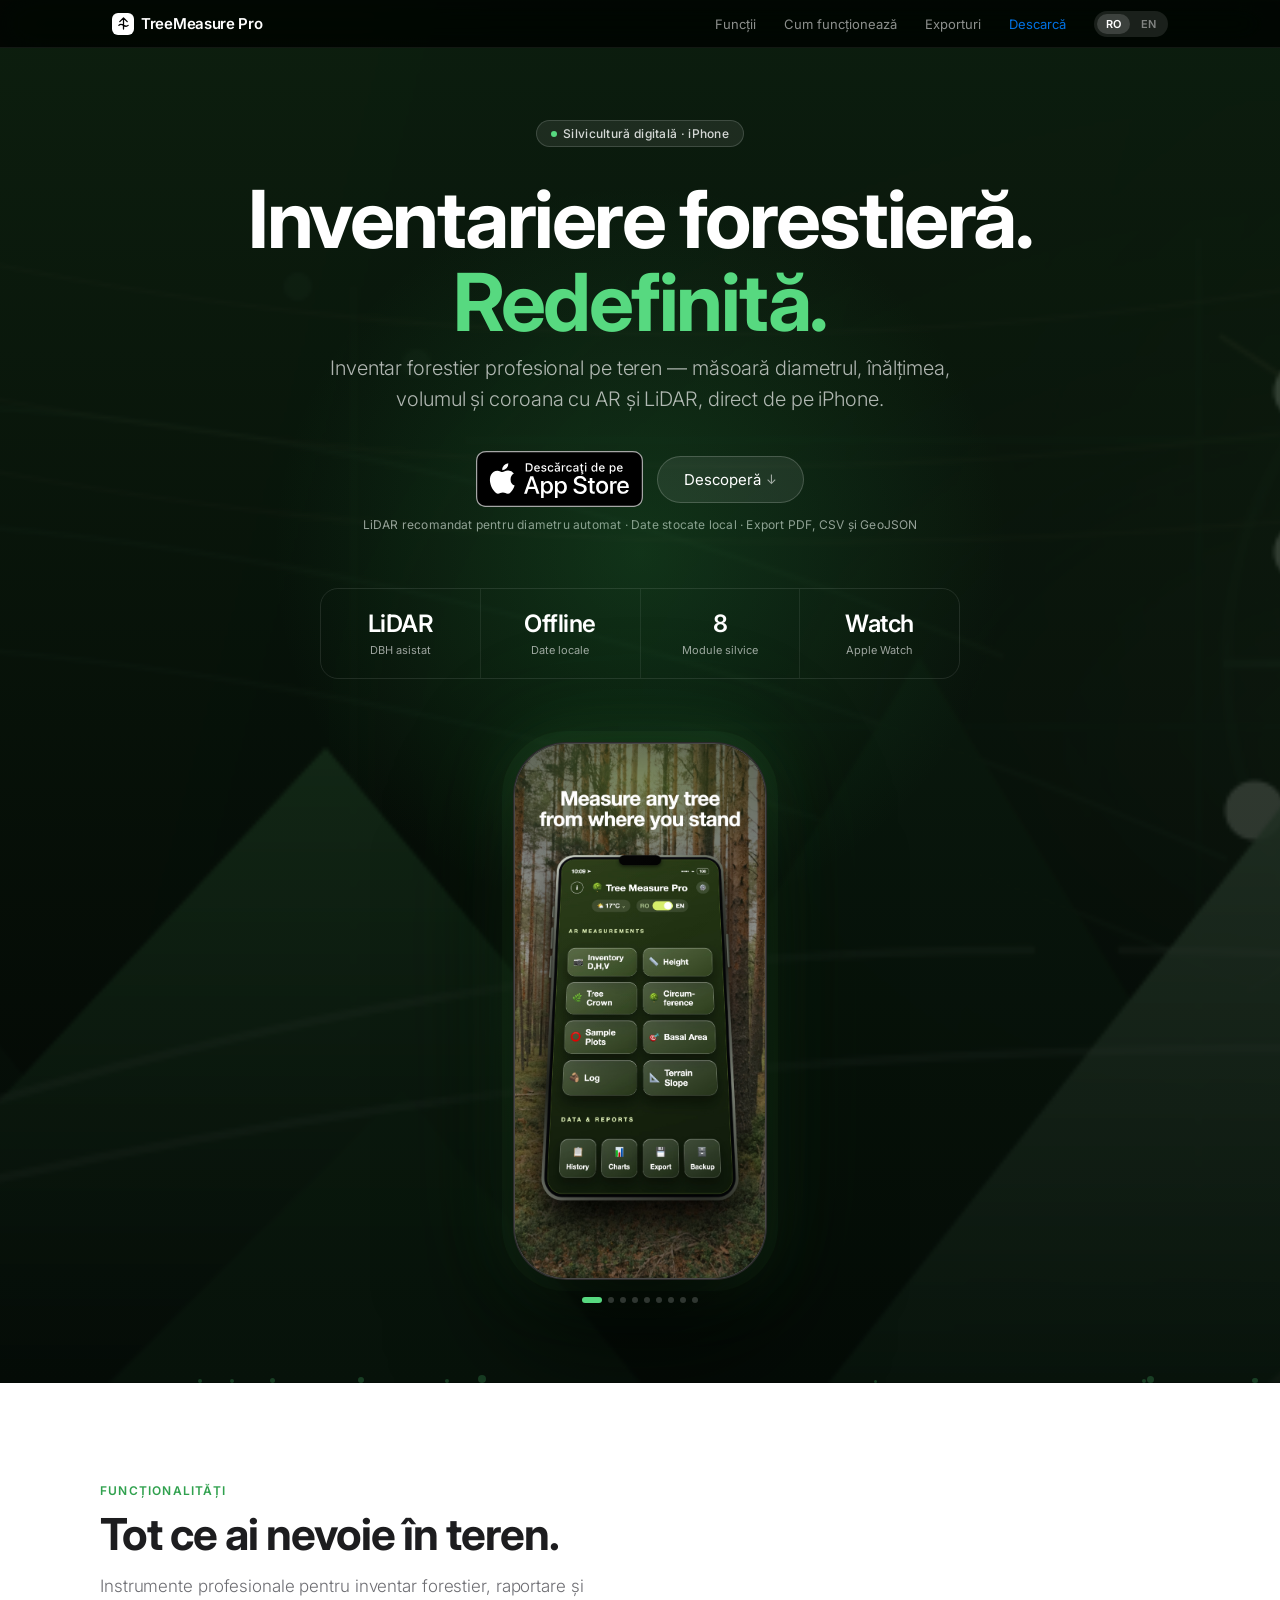
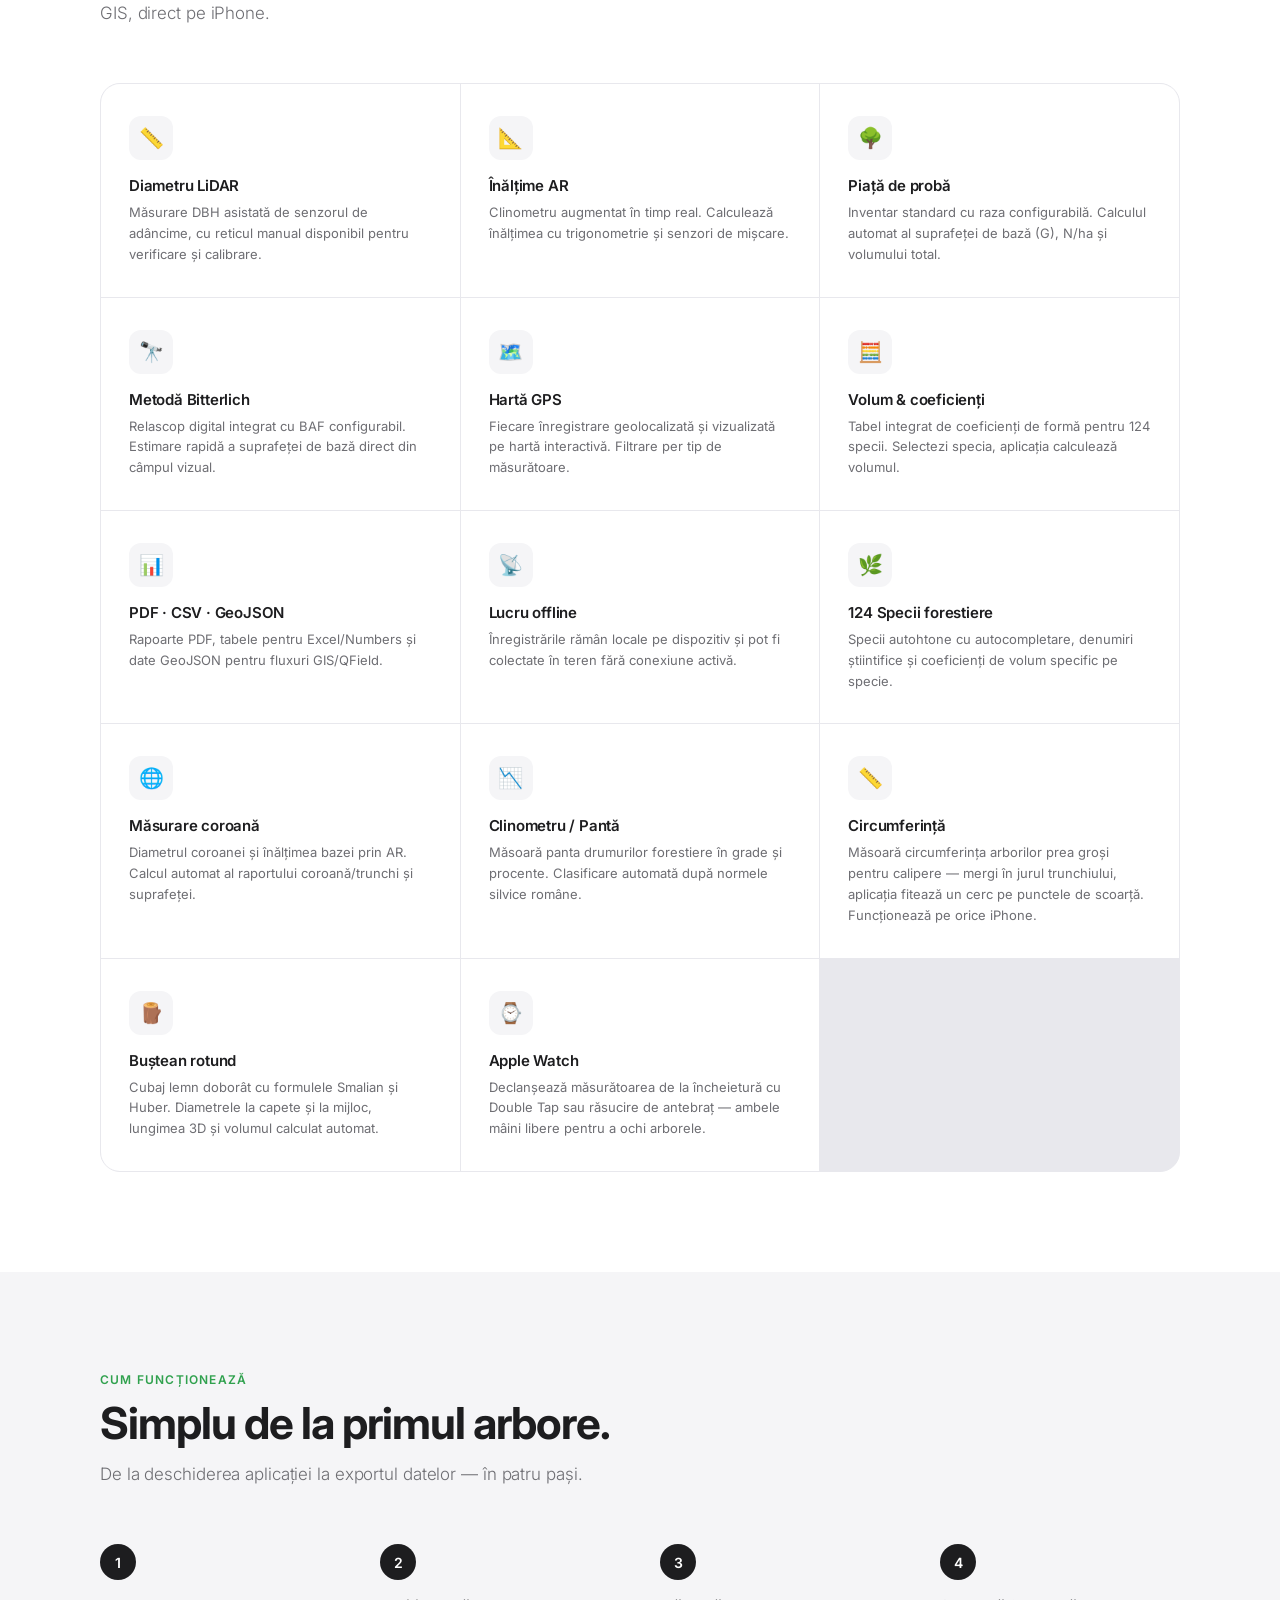
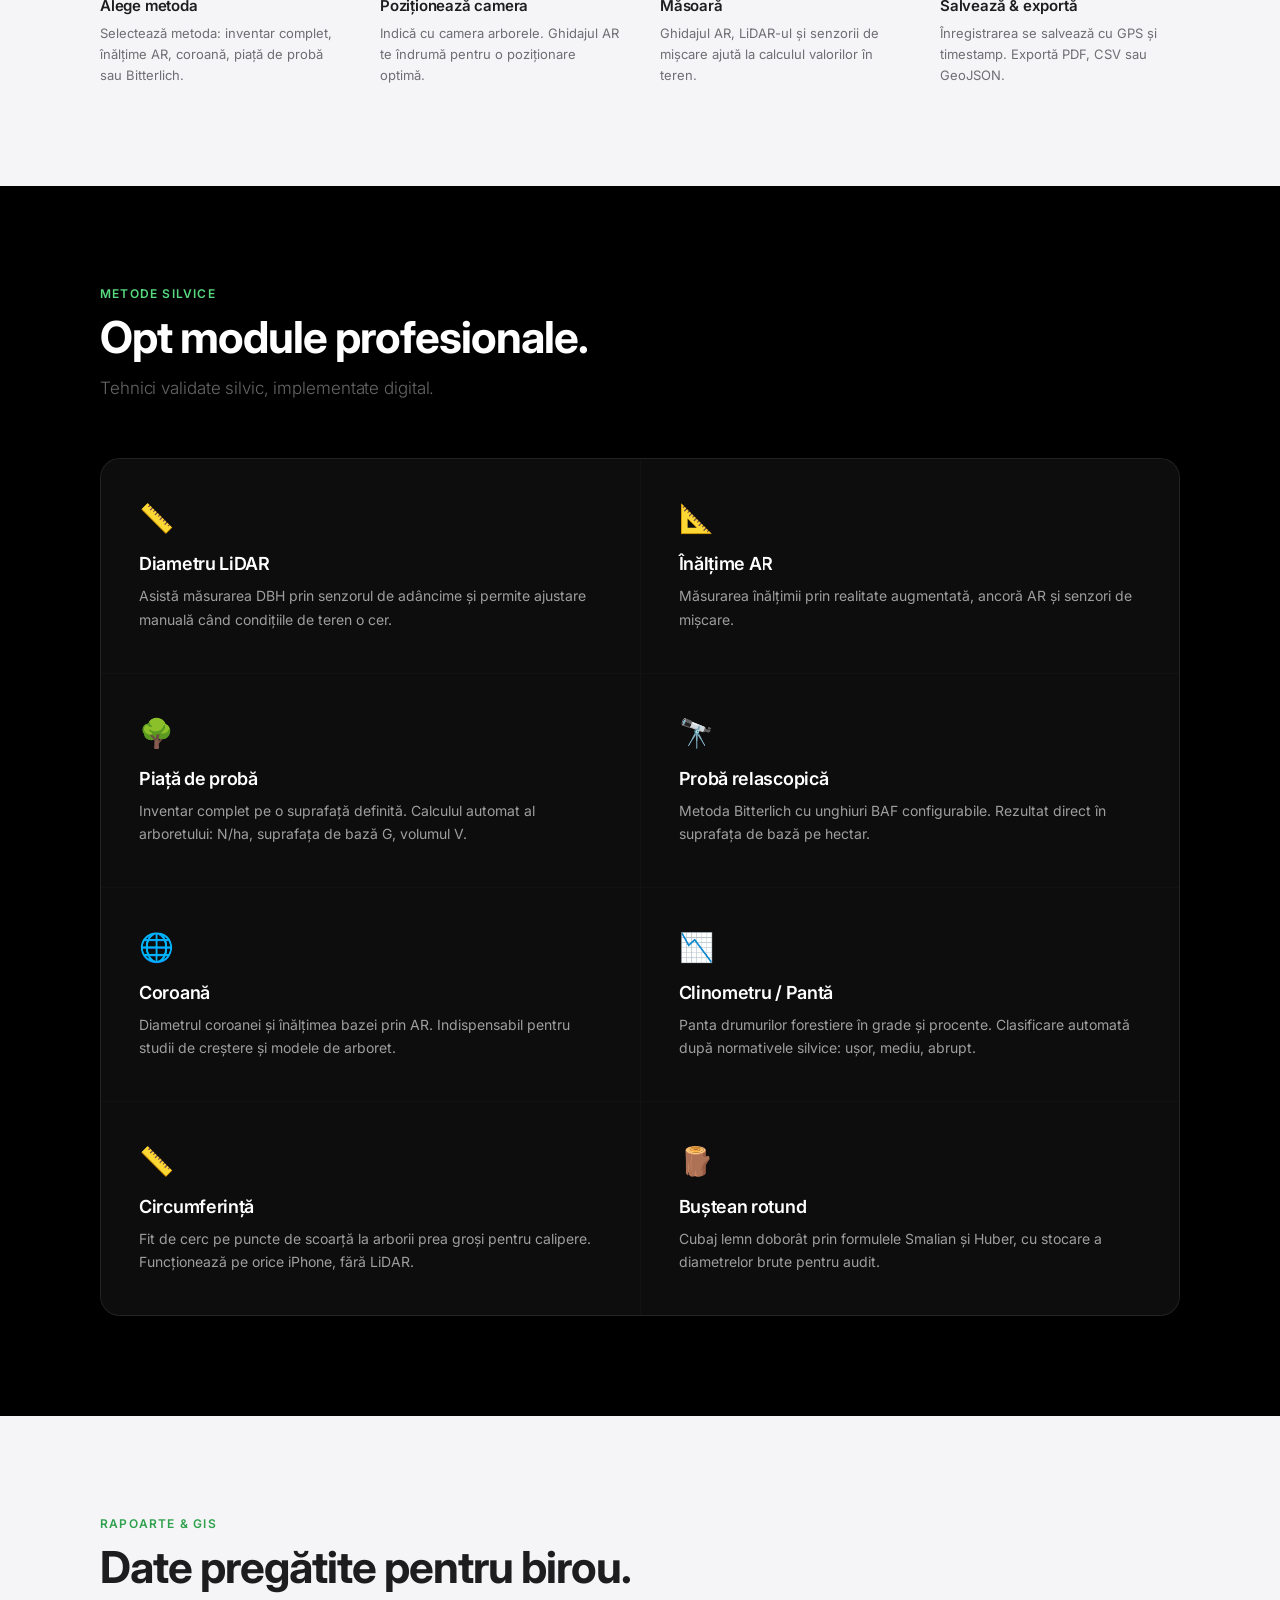
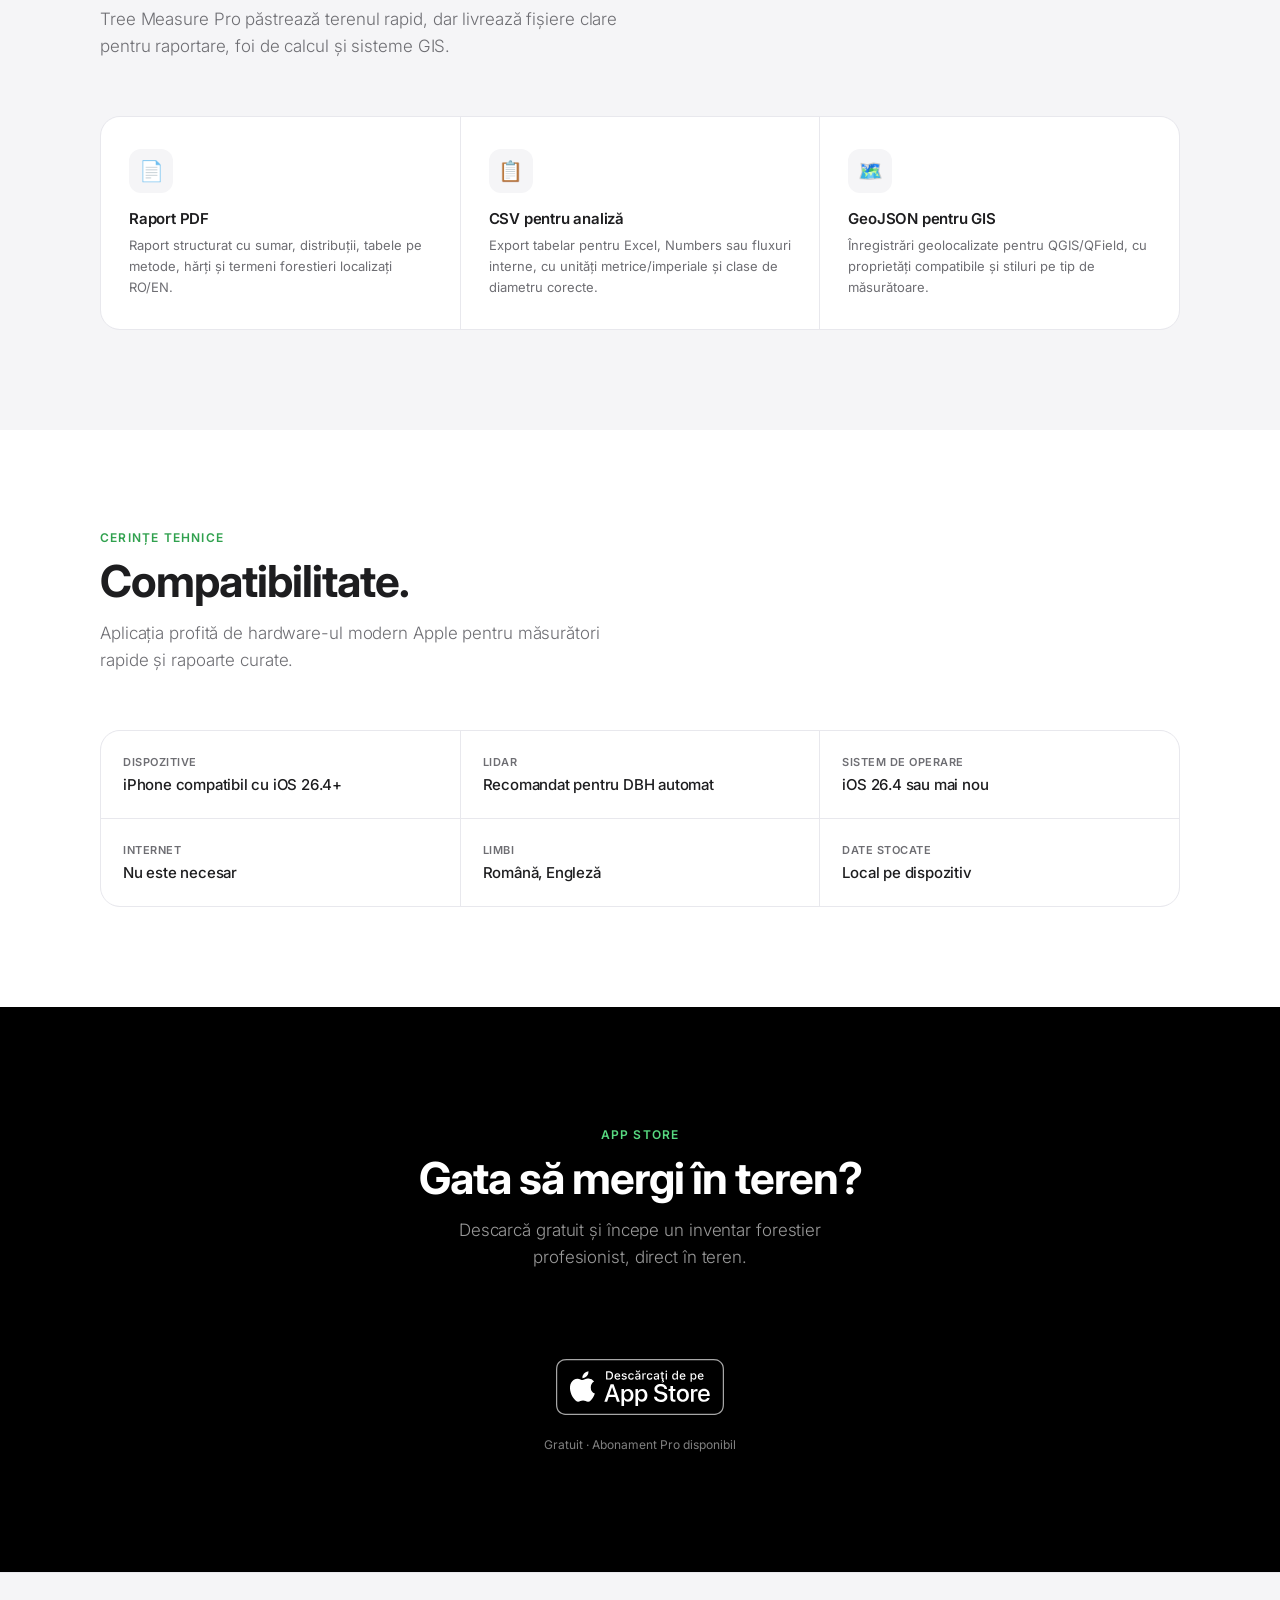
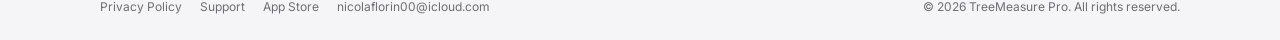
==== commit 3a3d0504: "Revert "Hero: imagine reala padure cu fading pe margini, inlocuieste mockup-ul de telefon" This reve" ====
--- a/index.html
+++ b/index.html
@@ -150,38 +150,7 @@
 .stat .num { display: block; font-size: 24px; font-weight: 600; color: #fff; letter-spacing: -.5px; }
 .stat .lbl { font-size: 11px; color: rgba(255,255,255,.6); margin-top: 3px; font-weight: 400; }
 
-/* ── FOREST BACKGROUND IMAGE ── */
-.forest-wrap {
-  position: relative;
-  width: 100%;
-  max-width: 960px;
-  height: clamp(220px, 38vw, 360px);
-  margin-top: 56px;
-  border-radius: 20px;
-  overflow: hidden;
-  animation: fadeUp .8s .5s ease both;
-  flex-shrink: 0;
-}
-.forest-wrap img {
-  width: 100%;
-  height: 100%;
-  object-fit: cover;
-  object-position: center 45%;
-  display: block;
-}
-.forest-wrap::before {
-  content: '';
-  position: absolute;
-  inset: 0;
-  background:
-    linear-gradient(to right,  #0D1F0E 0%, transparent 28%),
-    linear-gradient(to left,   #0D1F0E 0%, transparent 28%),
-    linear-gradient(to bottom, #0D1F0E 0%, transparent 38%),
-    linear-gradient(to top,    #0D1F0E 0%, transparent 38%);
-  z-index: 1;
-  pointer-events: none;
-}
-/* ── iPHONE MOCKUP (legacy, kept for reference) ── */
+/* ── iPHONE MOCKUP ── */
 .phone-wrap { margin-top: 64px; animation: fadeUp .8s .5s ease both; position: relative; flex-shrink: 0; }
 .phone-wrap::before {
   content: '';
@@ -674,8 +643,34 @@
   </div>
 
   <!-- iPhone mockup -->
-  <div class="forest-wrap">
-    <img src="assets/forest-bg.jpg" alt="Pădure de pin sylvestris">
+  <div class="phone-wrap">
+    <div class="iphone">
+      <div class="island"></div>
+      <div class="iscreen">
+        <div class="strk" id="trk-ro">
+          <div class="slide-sc"><img src="assets/screenshots/09-menu.jpg" alt="Meniu principal"></div>
+          <div class="slide-sc"><img src="assets/screenshots/01-diameter.jpg" alt="Diametru inventar"></div>
+          <div class="slide-sc"><img src="assets/screenshots/05-height.jpg" alt="Înălțime AR"></div>
+          <div class="slide-sc"><img src="assets/screenshots/03-plots.jpg" alt="Piețe de probă"></div>
+          <div class="slide-sc"><img src="assets/screenshots/06-bitterlich.jpg" alt="Bitterlich"></div>
+          <div class="slide-sc"><img src="assets/screenshots/04-circumference.jpg" alt="Circumferință"></div>
+          <div class="slide-sc"><img src="assets/screenshots/02-watch.jpg" alt="Apple Watch"></div>
+          <div class="slide-sc"><img src="assets/screenshots/07-export.jpg" alt="Export"></div>
+          <div class="slide-sc"><img src="assets/screenshots/08-settings.jpg" alt="Setări"></div>
+        </div><!-- /strk -->
+      </div><!-- /iscreen -->
+    </div><!-- /iphone -->
+    <div class="sdots" id="dots-ro">
+      <div class="dot active" onclick="go('ro',0)"></div>
+      <div class="dot" onclick="go('ro',1)"></div>
+      <div class="dot" onclick="go('ro',2)"></div>
+      <div class="dot" onclick="go('ro',3)"></div>
+      <div class="dot" onclick="go('ro',4)"></div>
+      <div class="dot" onclick="go('ro',5)"></div>
+      <div class="dot" onclick="go('ro',6)"></div>
+      <div class="dot" onclick="go('ro',7)"></div>
+      <div class="dot" onclick="go('ro',8)"></div>
+    </div>
   </div>
 </section>
 
@@ -809,8 +804,34 @@
   </div>
 
   <!-- iPhone mockup (same structure) -->
-  <div class="forest-wrap">
-    <img src="assets/forest-bg.jpg" alt="Scots pine forest">
+  <div class="phone-wrap">
+    <div class="iphone">
+      <div class="island"></div>
+      <div class="iscreen">
+        <div class="strk" id="trk-en">
+          <div class="slide-sc"><img src="assets/screenshots/09-menu.jpg" alt="Main menu"></div>
+          <div class="slide-sc"><img src="assets/screenshots/01-diameter.jpg" alt="Inventory diameter"></div>
+          <div class="slide-sc"><img src="assets/screenshots/05-height.jpg" alt="AR Height"></div>
+          <div class="slide-sc"><img src="assets/screenshots/03-plots.jpg" alt="Sample plots"></div>
+          <div class="slide-sc"><img src="assets/screenshots/06-bitterlich.jpg" alt="Bitterlich relascope"></div>
+          <div class="slide-sc"><img src="assets/screenshots/04-circumference.jpg" alt="Circumference"></div>
+          <div class="slide-sc"><img src="assets/screenshots/02-watch.jpg" alt="Apple Watch"></div>
+          <div class="slide-sc"><img src="assets/screenshots/07-export.jpg" alt="Export CSV PDF GeoJSON"></div>
+          <div class="slide-sc"><img src="assets/screenshots/08-settings.jpg" alt="Settings"></div>
+        </div>
+      </div>
+    </div>
+        <div class="sdots" id="dots-en">
+      <div class="dot active" onclick="go('en',0)"></div>
+      <div class="dot" onclick="go('en',1)"></div>
+      <div class="dot" onclick="go('en',2)"></div>
+      <div class="dot" onclick="go('en',3)"></div>
+      <div class="dot" onclick="go('en',4)"></div>
+      <div class="dot" onclick="go('en',5)"></div>
+      <div class="dot" onclick="go('en',6)"></div>
+      <div class="dot" onclick="go('en',7)"></div>
+      <div class="dot" onclick="go('en',8)"></div>
+    </div>
   </div>
 </section>
 
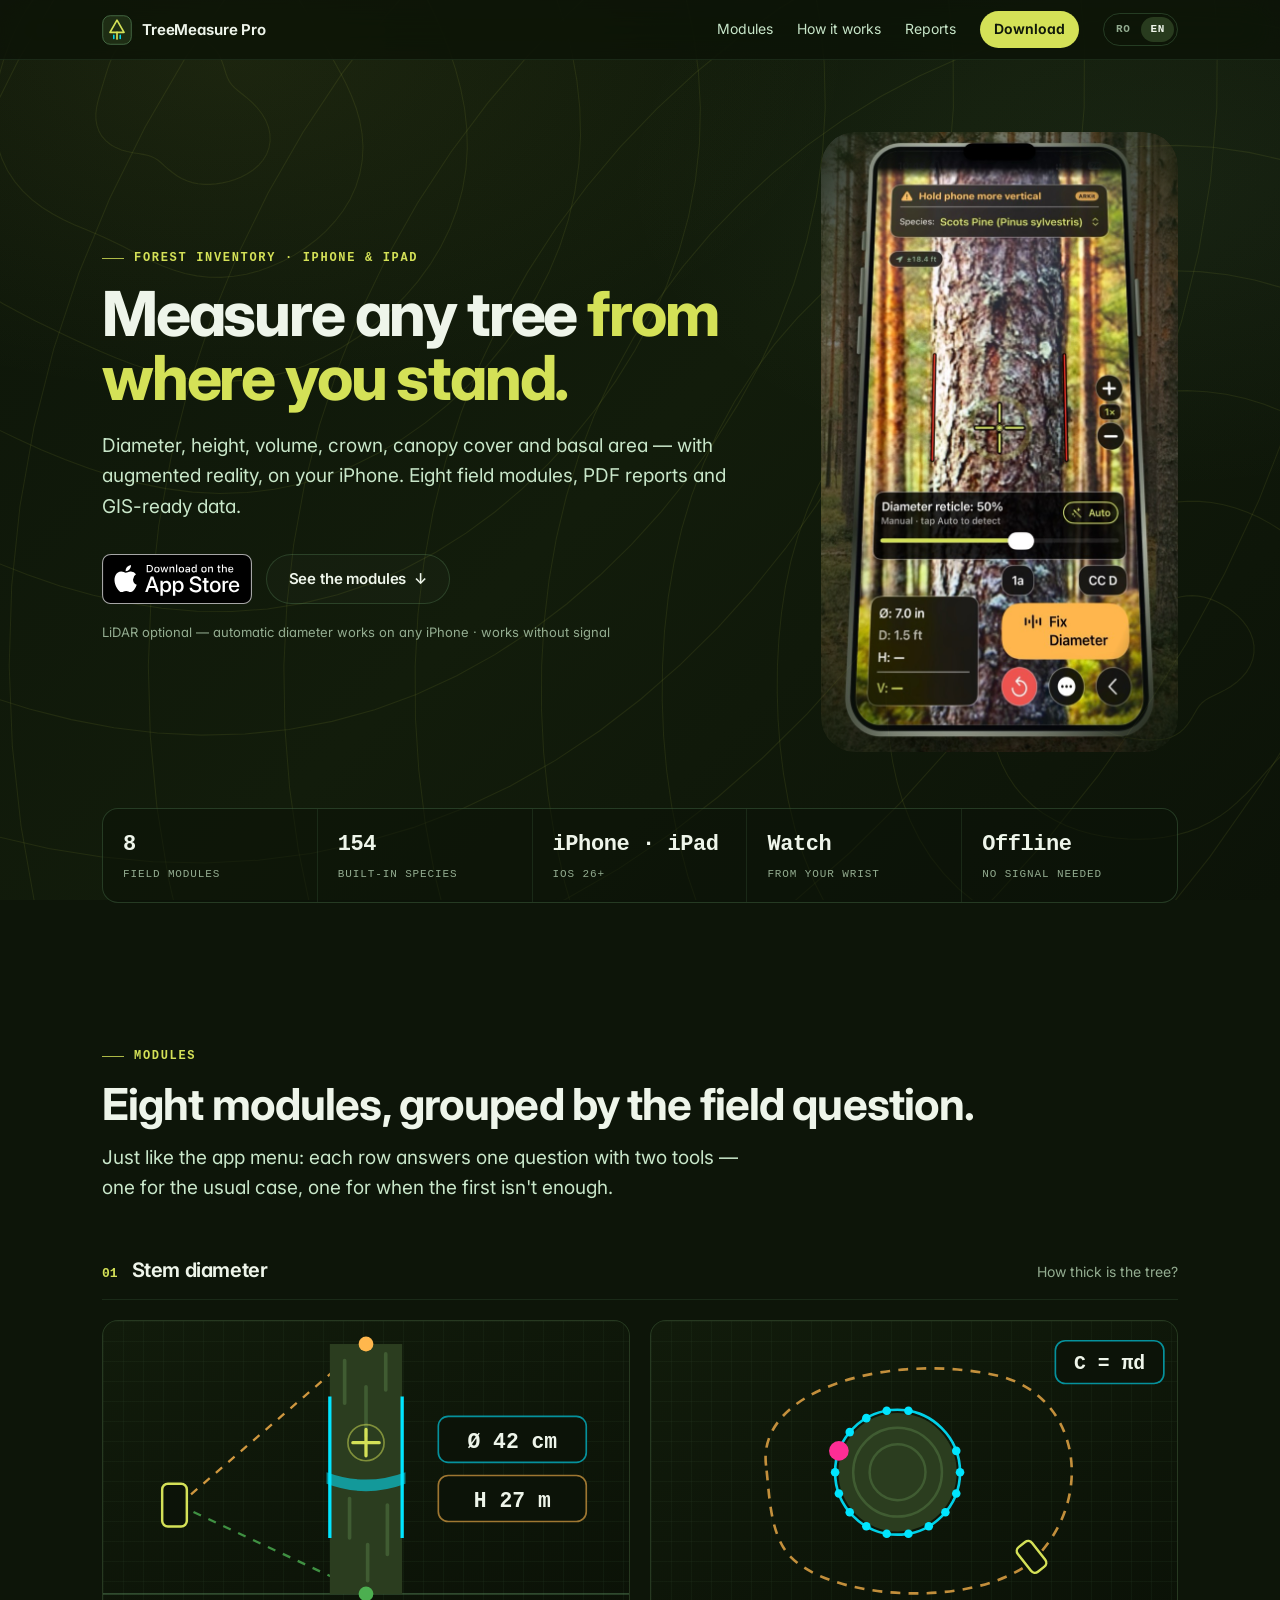
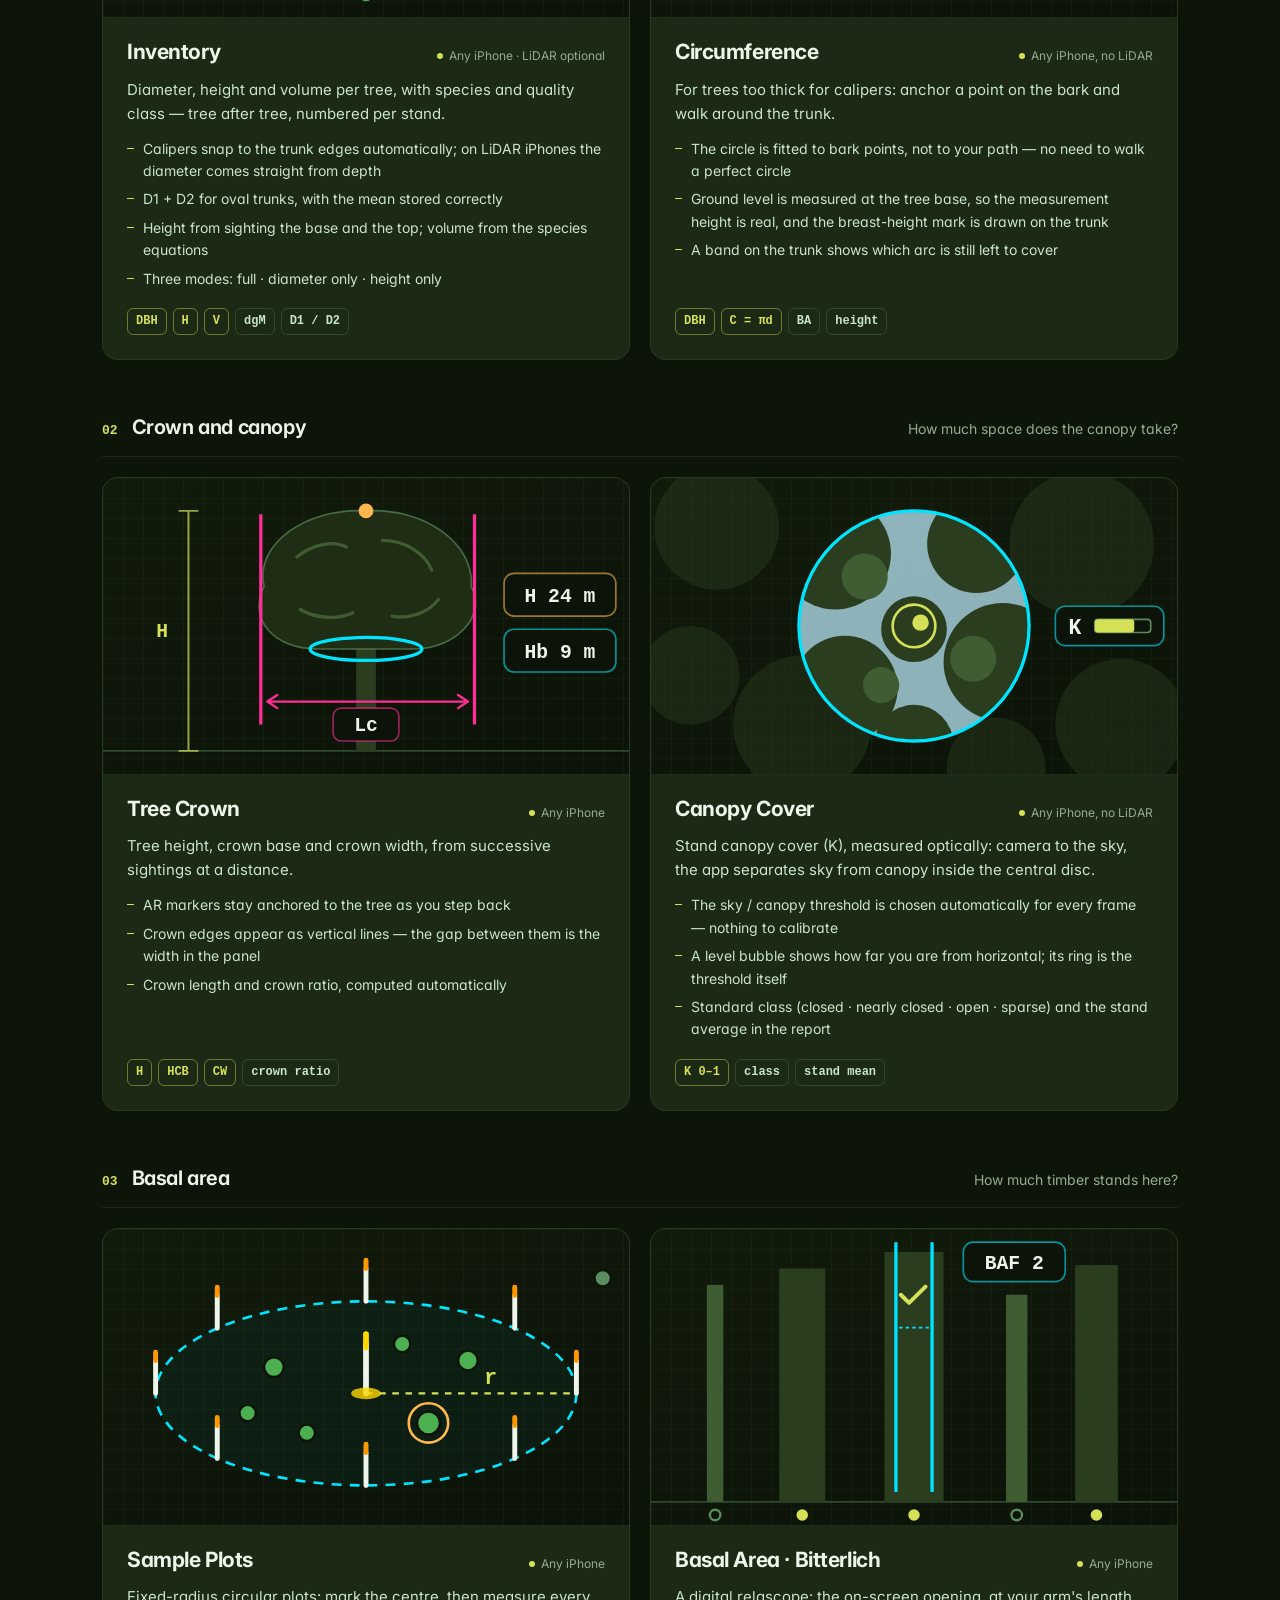
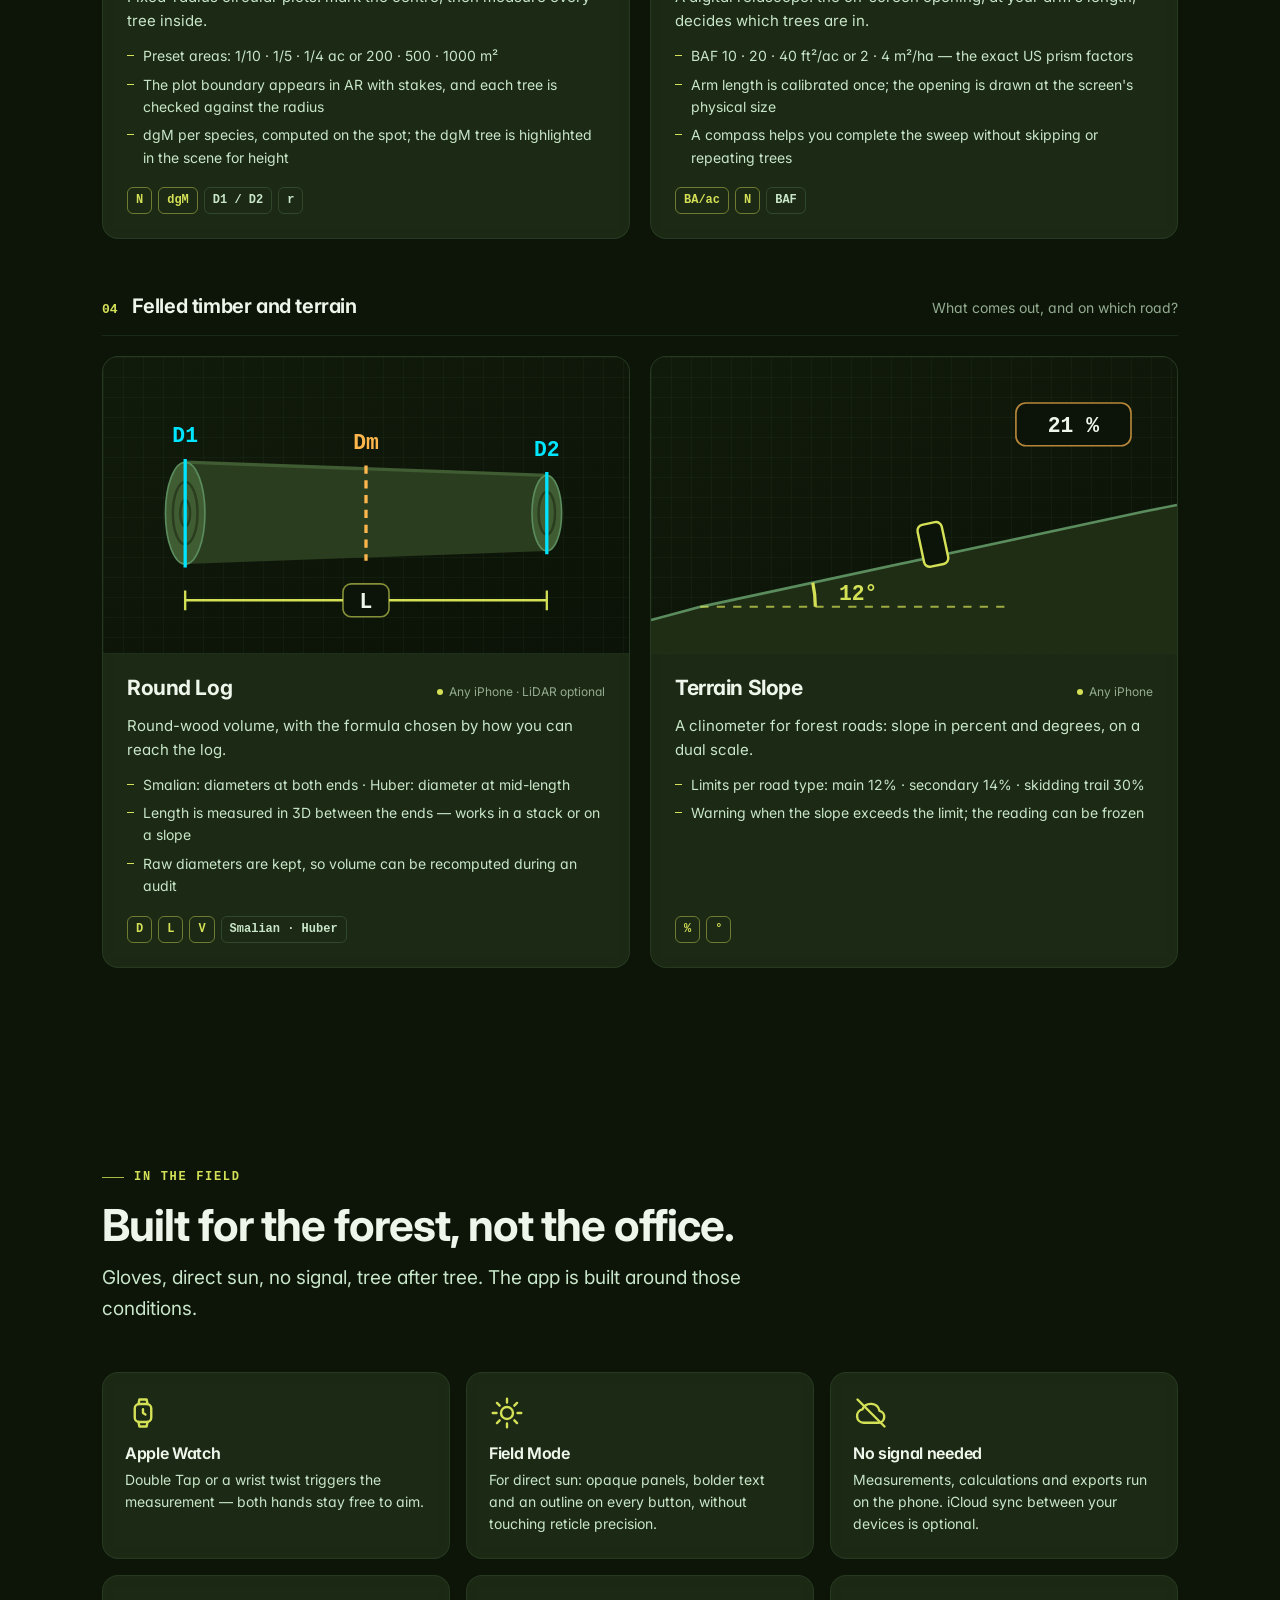
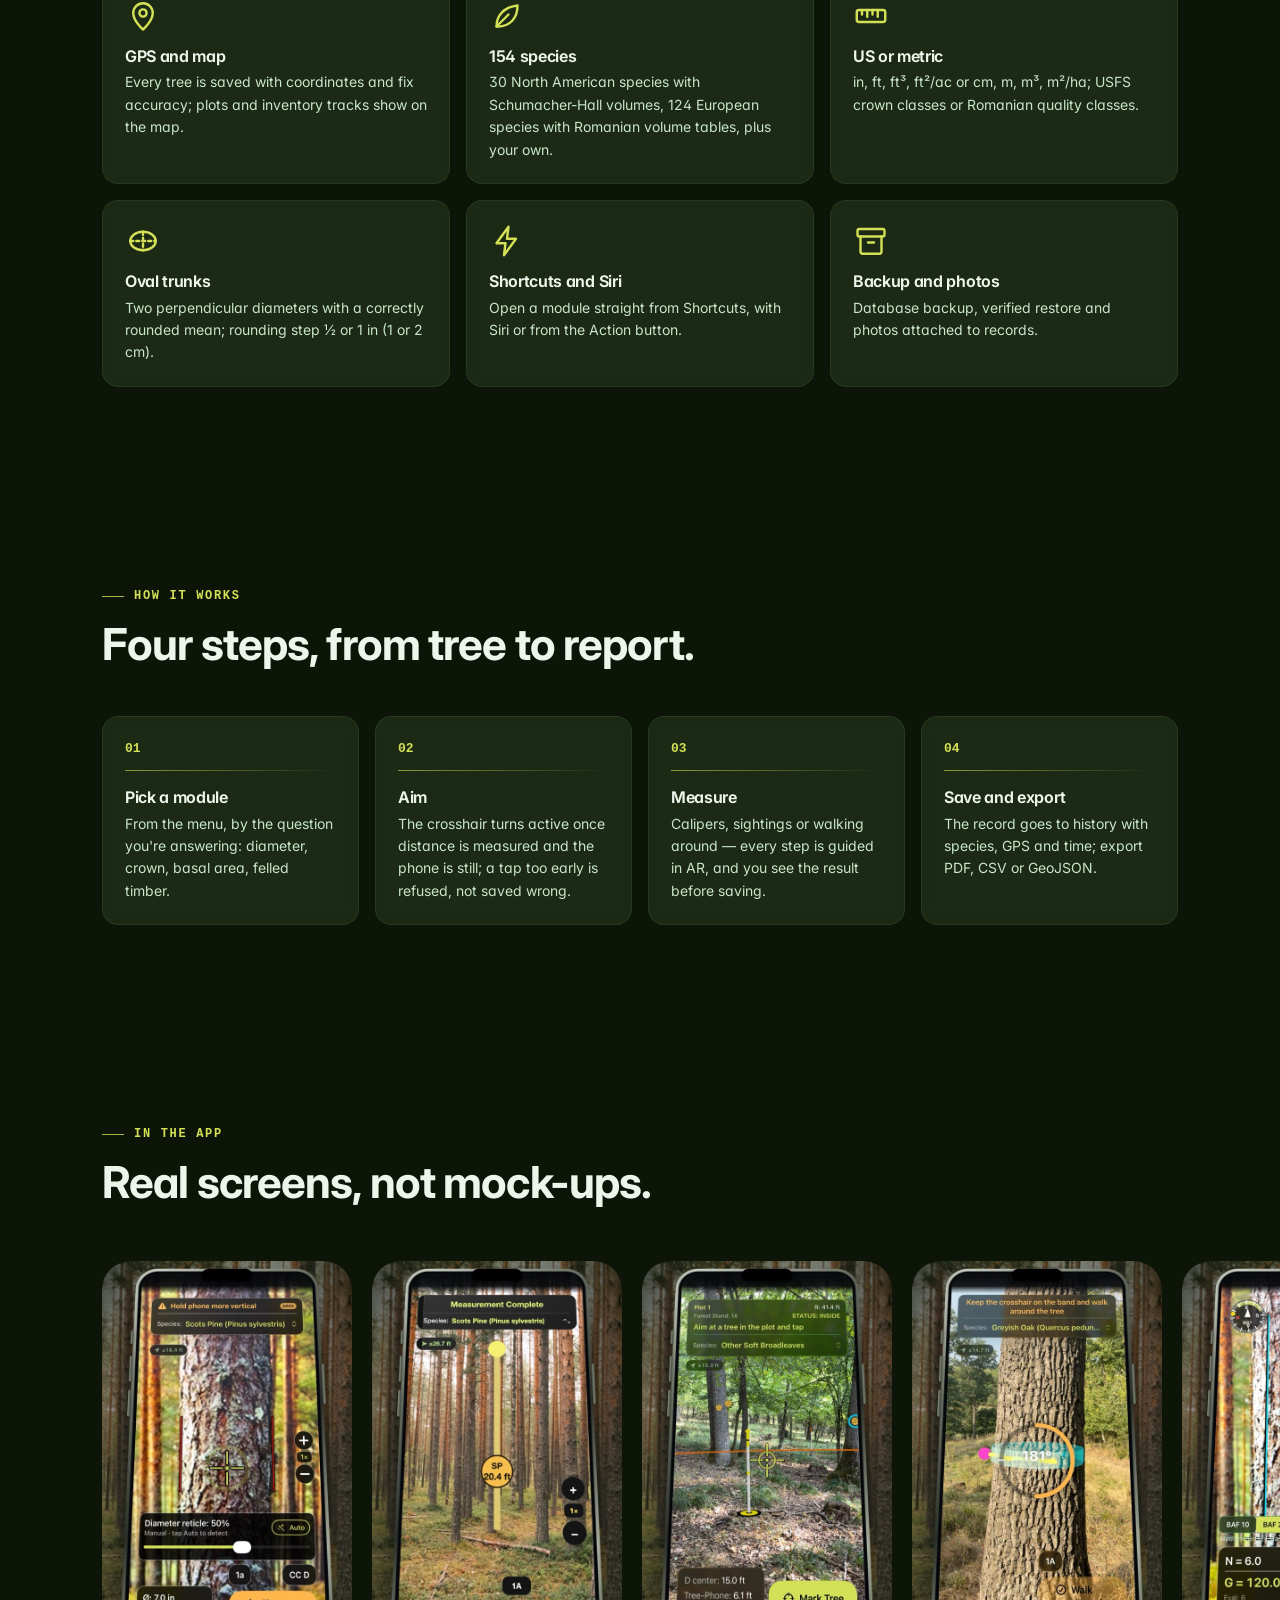
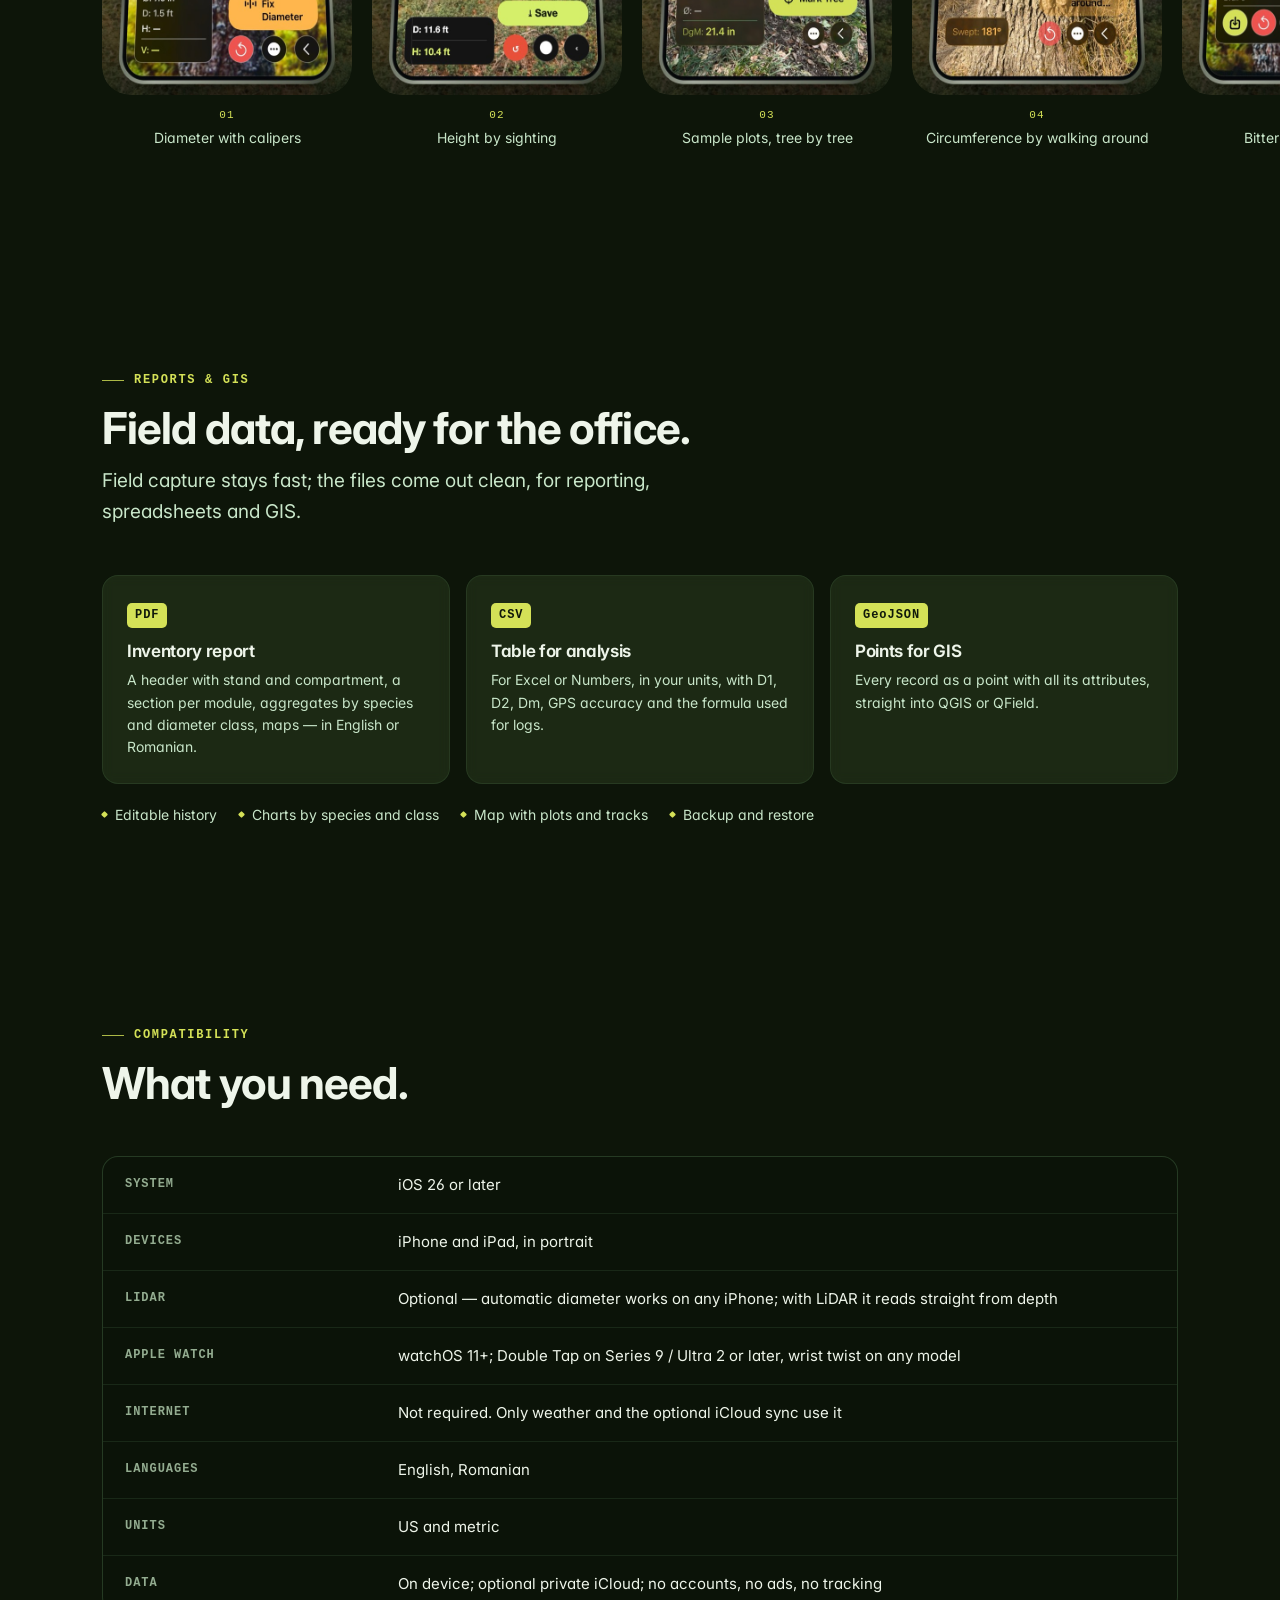
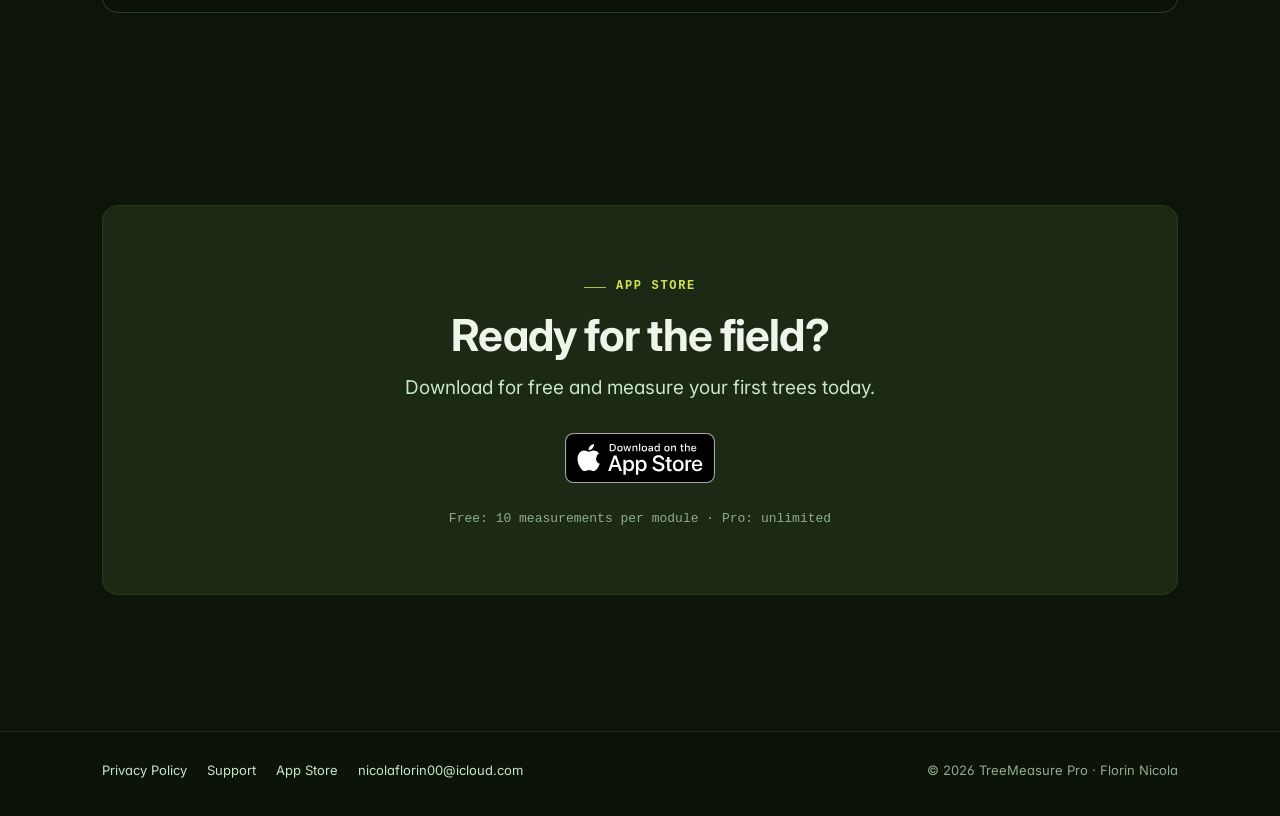
==== commit 1b1837c0: "Site: redesign "instrument de teren" si continut complet 1.29 Sursa e in repo-ul Silvia (commit 51ba" ====
--- a/index.html
+++ b/index.html
@@ -1,1035 +1,843 @@
 <!DOCTYPE html>
-<html lang="ro">
+<html lang="ro"
+      data-title-ro="TreeMeasure Pro – Inventar forestier profesional pe iPhone"
+      data-title-en="TreeMeasure Pro – Professional forest inventory on iPhone">
 <head>
 <meta charset="UTF-8">
 <meta name="viewport" content="width=device-width, initial-scale=1.0">
-<meta name="description" content="TreeMeasure Pro – inventar forestier profesional pe teren. Măsoară diametru, înălțime, volum și coroană cu AR și LiDAR, direct de pe iPhone.">
-<meta property="og:title" content="TreeMeasure Pro – Inventariere forestieră profesională">
-<meta property="og:description" content="Inventar forestier profesional pe teren — diametru, înălțime, volum și coroană cu AR și LiDAR.">
+<title>TreeMeasure Pro – Inventar forestier profesional pe iPhone</title>
+<meta name="description" content="TreeMeasure Pro: professional forest inventory on iPhone. Diameter, height, volume, crown, canopy cover, basal area, sample plots and log volume with augmented reality — offline, with PDF, CSV and GeoJSON export.">
+<meta name="theme-color" content="#0D1509">
+<link rel="canonical" href="https://florinnicola000.github.io/TreeMeasure-Pro/">
 <meta property="og:type" content="website">
+<meta property="og:title" content="TreeMeasure Pro – Professional forest inventory on iPhone">
+<meta property="og:description" content="Eight field modules: diameter, height, volume, crown, canopy cover, basal area, sample plots, log volume. Offline, with PDF, CSV and GeoJSON export.">
 <meta property="og:image" content="assets/og-image.png">
 <meta property="og:image:width" content="1584">
 <meta property="og:image:height" content="396">
-<meta name="theme-color" content="#0D1F0E">
+<meta property="og:locale" content="en_US">
+<meta property="og:locale:alternate" content="ro_RO">
 <meta name="twitter:card" content="summary_large_image">
-<meta name="twitter:title" content="TreeMeasure Pro – Inventariere forestieră profesională">
-<meta name="twitter:description" content="Inventar forestier profesional pe teren — diametru, înălțime, volum și coroană cu AR și LiDAR.">
 <meta name="twitter:image" content="assets/og-image.png">
-<title>TreeMeasure Pro – Inventariere forestieră cu iPhone</title>
+<link rel="icon" href="assets/favicon.svg" type="image/svg+xml">
 <link rel="preconnect" href="https://fonts.googleapis.com">
 <link rel="preconnect" href="https://fonts.gstatic.com" crossorigin>
-<link rel="preload" as="image" href="assets/og-image.png">
-<link href="https://fonts.googleapis.com/css2?family=Inter:wght@300;400;500;600;700;800&amp;display=swap" rel="stylesheet">
-<style>
-/* ── Variables ── */
-:root {
-  --black: #000;
-  --white: #fff;
-  --g100: #f5f5f7;
-  --g200: #e8e8ed;
-  --g400: #6e6e73;
-  --g600: #3a3a3c;
-  --g800: #1d1d1f;
-  /* App real colors */
-  --app-bg:      #0D1F0E;
-  --app-surf:    #1E3A22;
-  --app-surf2:   #2E5432;
-  --app-primary: #4CAF50;
-  --app-lime:    #E8F5E9;
-  --app-sage:    #8CAF7A;
-  --app-warn:    #FFB74D;
-  --app-err:     #EF5350;
-  --app-divider: #3E7C42;
-  /* Accent */
-  --green: #30a14e;
-  --gl:    #57d980;
-  --blue:  #0071e3;
-  --spring: cubic-bezier(0.34,1.56,0.64,1);
-}
-
-* { box-sizing: border-box; margin: 0; padding: 0; }
-html { scroll-behavior: smooth; }
-body {
-  font-family: 'Inter', -apple-system, BlinkMacSystemFont, sans-serif;
-  background: var(--white);
-  color: var(--g800);
-  -webkit-font-smoothing: antialiased;
-  overflow-x: hidden;
-}
-a:focus-visible,
-button:focus-visible {
-  outline: 2px solid var(--blue);
-  outline-offset: 3px;
-}
-.skip-link {
-  position: absolute;
-  left: -999px;
-  top: 8px;
-  background: #000;
-  color: #fff;
-  padding: 8px 12px;
-  border-radius: 6px;
-  z-index: 10001;
-  text-decoration: none;
-  font-size: 12px;
-  font-weight: 600;
-}
-.skip-link:focus { left: 12px; }
-
-/* ── NAV ── */
-nav {
-  position: fixed; top: 0; left: 0; right: 0; z-index: 9000;
-  height: 48px;
-  background: rgba(255,255,255,0.85);
-  backdrop-filter: saturate(180%) blur(20px);
-  -webkit-backdrop-filter: saturate(180%) blur(20px);
-  border-bottom: 1px solid rgba(0,0,0,0.08);
-  display: flex; align-items: center; justify-content: center;
-  transition: background .3s, border-color .3s;
-}
-nav.dark { background: rgba(0,0,0,0.78); border-bottom-color: rgba(255,255,255,0.07); }
-nav.dark .nav-logo { color: #fff; }
-nav.dark .nav-logo-icon { background: #fff; }
-nav.dark .nav-logo-icon svg path { stroke: #000; }
-nav.dark .nav-links a { color: rgba(255,255,255,0.55); }
-nav.dark .nav-links a:hover { color: #fff; }
-nav.dark .lang-toggle { background: rgba(255,255,255,0.1); }
-nav.dark .lang-toggle button { color: rgba(255,255,255,0.45); }
-nav.dark .lang-toggle button.active { background: rgba(255,255,255,0.15); color: #fff; box-shadow: none; }
-.nav-inner { width: 100%; max-width: 1100px; padding: 0 22px; display: flex; align-items: center; justify-content: space-between; }
-.nav-logo { font-size: 15px; font-weight: 600; color: var(--g800); letter-spacing: -.3px; display: flex; align-items: center; gap: 7px; text-decoration: none; transition: color .3s; }
-.nav-logo-icon { width: 22px; height: 22px; background: var(--g800); border-radius: 6px; display: flex; align-items: center; justify-content: center; transition: background .3s; flex-shrink: 0; }
-.nav-logo-icon svg { width: 13px; height: 13px; }
-.nav-links { display: flex; align-items: center; gap: 28px; }
-.nav-links a { font-size: 13px; font-weight: 400; color: var(--g400); text-decoration: none; transition: color .15s; }
-.nav-links a:hover { color: var(--g800); }
-.nav-dl { color: var(--blue) !important; font-weight: 500; }
-.lang-toggle { display: flex; gap: 2px; background: var(--g100); border-radius: 20px; padding: 3px; transition: background .3s; }
-.lang-toggle button { background: transparent; border: none; font-size: 11px; font-weight: 600; color: var(--g400); padding: 3px 9px; border-radius: 14px; cursor: pointer; transition: all .2s; font-family: inherit; }
-.lang-toggle button.active { background: var(--white); color: var(--g800); box-shadow: 0 1px 3px rgba(0,0,0,.12); }
-
-[data-lang] { display: none; }
-[data-lang].visible { display: contents; }
-
-/* ── HERO ── */
-.hero {
-  min-height: 100svh;
-  display: flex; flex-direction: column; align-items: center; justify-content: center;
-  text-align: center;
-  padding: 120px 24px 80px;
-  background:
-    linear-gradient(180deg, rgba(13,31,14,.82), rgba(0,0,0,.82)),
-    url('assets/og-image.png') center/cover;
-  position: relative; overflow: hidden;
-}
-.hero-glow { position: absolute; width: 800px; height: 800px; border-radius: 50%; background: radial-gradient(ellipse, rgba(48,161,78,.22) 0%, transparent 65%); top: 40%; left: 50%; transform: translate(-50%,-50%); pointer-events: none; animation: glowP 6s ease-in-out infinite; }
-@keyframes glowP { 0%,100% { opacity:.7; transform: translate(-50%,-50%) scale(1); } 50% { opacity:1; transform: translate(-50%,-50%) scale(1.12); } }
-.ptcls { position: absolute; inset: 0; pointer-events: none; overflow: hidden; }
-.ptcl { position: absolute; border-radius: 50%; background: rgba(87,217,128,.22); animation: floatP linear infinite; }
-@keyframes floatP { 0% { transform: translateY(100%) translateX(0); opacity: 0; } 10% { opacity: 1; } 90% { opacity: 1; } 100% { transform: translateY(-120vh) translateX(var(--dx)); opacity: 0; } }
-@keyframes fadeUp { from { opacity: 0; transform: translateY(22px); } to { opacity: 1; transform: translateY(0); } }
-@keyframes pulse { 0%,100% { opacity:1; } 50% { opacity:.3; } }
-
-.hero-chip { display: inline-flex; align-items: center; gap: 6px; background: rgba(255,255,255,.08); border: 1px solid rgba(255,255,255,.15); border-radius: 20px; padding: 5px 14px; font-size: 12px; font-weight: 500; color: rgba(255,255,255,.82); letter-spacing: .3px; margin-bottom: 30px; animation: fadeUp .8s ease both; }
-.chip-dot { width: 6px; height: 6px; border-radius: 50%; background: var(--gl); animation: pulse 2s ease-in-out infinite; }
-.hero h1 { font-size: clamp(40px,7vw,80px); font-weight: 700; color: #fff; letter-spacing: -2.5px; line-height: 1.04; margin-bottom: 10px; animation: fadeUp .8s .1s ease both; }
-.hero h1 .gr { color: var(--gl); }
-.hero-sub { font-size: clamp(16px,2.4vw,20px); font-weight: 300; color: rgba(255,255,255,.68); line-height: 1.55; max-width: 620px; margin: 0 auto 36px; animation: fadeUp .8s .2s ease both; letter-spacing: -.1px; }
-.hero-note { font-size: 12px; color: rgba(255,255,255,.6); margin-top: 10px; letter-spacing: .2px; }
-.hbtns { display: flex; gap: 14px; flex-wrap: wrap; justify-content: center; align-items: center; animation: fadeUp .8s .3s ease both; }
-.btn-w { display: inline-flex; align-items: center; gap: 8px; background: #fff; color: #000; font-size: 15px; font-weight: 500; padding: 13px 26px; border-radius: 980px; text-decoration: none; transition: transform .2s var(--spring), box-shadow .2s; letter-spacing: -.2px; }
-.btn-w:hover { transform: scale(1.04); box-shadow: 0 8px 24px rgba(0,0,0,.3); }
-.btn-g { display: inline-flex; align-items: center; gap: 6px; background: rgba(255,255,255,.08); color: #fff; font-size: 15px; font-weight: 400; padding: 13px 26px; border-radius: 980px; text-decoration: none; border: 1px solid rgba(255,255,255,.18); transition: background .2s, transform .2s var(--spring); letter-spacing: -.2px; }
-.btn-g:hover { background: rgba(255,255,255,.14); transform: scale(1.03); }
-.barr { font-size: 13px; opacity: .6; transition: transform .2s; }
-.btn-g:hover .barr { transform: translateY(3px); }
-
-.hero-stats { display: flex; gap: 0; flex-wrap: wrap; justify-content: center; margin-top: 56px; border: 1px solid rgba(255,255,255,.1); border-radius: 18px; overflow: hidden; animation: fadeUp .8s .4s ease both; max-width: 640px; width: 100%; }
-.stat { flex: 1; min-width: 110px; padding: 20px 18px; border-right: 1px solid rgba(255,255,255,.08); text-align: center; }
-.stat:last-child { border-right: none; }
-.stat .num { display: block; font-size: 24px; font-weight: 600; color: #fff; letter-spacing: -.5px; }
-.stat .lbl { font-size: 11px; color: rgba(255,255,255,.6); margin-top: 3px; font-weight: 400; }
-
-/* ── iPHONE MOCKUP ── */
-.phone-wrap { margin-top: 64px; animation: fadeUp .8s .5s ease both; position: relative; flex-shrink: 0; }
-.phone-wrap::before {
-  content: '';
-  position: absolute;
-  top: 50%; left: 50%;
-  transform: translate(-50%, -50%);
-  width: 320px; height: 600px;
-  background: radial-gradient(ellipse, rgba(76,175,80,.18) 0%, rgba(76,175,80,.06) 40%, transparent 70%);
-  border-radius: 50%;
-  pointer-events: none;
-  z-index: -1;
-}
-.iphone {
-  width: 252px; height: 536px;
-  background: #141414;
-  border-radius: 52px;
-  border: 1.5px solid #484848;
-  box-shadow:
-    0 0 0 1px #2a2a2a,
-    inset 0 0 0 1px #555,
-    0 60px 120px rgba(0,0,0,.8),
-    0 0 0 12px rgba(76,175,80,.07),
-    0 0 60px 16px rgba(76,175,80,.12),
-    0 0 120px 40px rgba(76,175,80,.06);
-  position: relative; overflow: hidden;
-}
-/* Side buttons */
-.iphone::before { content: ''; position: absolute; left: -4px; top: 126px; width: 4px; height: 36px; background: linear-gradient(to bottom, #333, #555, #333); border-radius: 2px 0 0 2px; }
-.iphone::after  { content: ''; position: absolute; right: -4px; top: 148px; width: 4px; height: 62px; background: linear-gradient(to bottom, #333, #555, #333); border-radius: 0 2px 2px 0; }
-/* Dynamic island */
-.island { display: none; }
-/* Screen shine */
-.iscreen { width: 100%; height: 100%; background: var(--app-bg); overflow: hidden; position: relative; }
-.iscreen::after { content: ''; position: absolute; inset: 0; background: linear-gradient(135deg, rgba(255,255,255,.04) 0%, transparent 50%); pointer-events: none; z-index: 100; }
-
-.strk { display: flex; width: 900%; height: 100%; transition: transform .7s cubic-bezier(.4,0,.2,1); }
-.slide-sc { flex-shrink: 0; width: calc(100% / 9); height: 100%; overflow: hidden; }
-.slide-sc img { width: 100%; height: 100%; object-fit: cover; object-position: top center; display: block; }
-.sc { width: 16.6667%; height: 100%; flex-shrink: 0; display: flex; flex-direction: column; position: relative; overflow: hidden; }
-
-/* ── Screen 1: AR Inventar ── */
-.s1 { background: var(--app-bg); }
-.s1-topbar { padding: 48px 14px 8px; display: flex; align-items: center; justify-content: space-between; }
-.s1-back { width: 26px; height: 26px; border-radius: 50%; background: rgba(255,255,255,.07); display: flex; align-items: center; justify-content: center; }
-.s1-back svg { width: 10px; height: 10px; }
-.s1-title { font-size: 13px; font-weight: 600; color: var(--app-lime); letter-spacing: -.2px; }
-.s1-lidar { font-size: 9px; color: var(--app-primary); font-weight: 600; letter-spacing: .5px; background: rgba(76,175,80,.12); border: 1px solid rgba(76,175,80,.25); border-radius: 8px; padding: 3px 7px; }
-
-.ar-viewport { flex: 1; margin: 4px 12px; border-radius: 14px; background: linear-gradient(160deg, #0a1a0b 0%, #051005 100%); border: 1px solid rgba(76,175,80,.18); position: relative; overflow: hidden; }
-
-/* LiDAR depth scan visualization */
-.depth-scan { position: absolute; inset: 0; }
-.depth-scan::before {
-  content: '';
-  position: absolute; inset: 0;
-  background:
-    repeating-linear-gradient(0deg, transparent, transparent 14px, rgba(76,175,80,.04) 14px, rgba(76,175,80,.04) 15px),
-    repeating-linear-gradient(90deg, transparent, transparent 14px, rgba(76,175,80,.04) 14px, rgba(76,175,80,.04) 15px);
-}
-/* Trunk shape */
-.trunk-shape {
-  position: absolute; top: 12%; bottom: 8%; left: 50%; transform: translateX(-50%);
-  width: 52px;
-  background: linear-gradient(to bottom, rgba(120,80,40,.25), rgba(80,50,25,.35));
-  border-radius: 6px;
-  border-left: 1px solid rgba(255,255,255,.06);
-  border-right: 1px solid rgba(255,255,255,.06);
-}
-.trunk-shape::before {
-  content: '';
-  position: absolute; inset: 0;
-  background: repeating-linear-gradient(
-    to bottom,
-    transparent 0px, transparent 4px,
-    rgba(100,65,30,.3) 4px, rgba(100,65,30,.3) 5px
-  );
-  border-radius: 6px;
-}
-/* Crosshair */
-.crosshair {
-  position: absolute; top: 50%; left: 50%; transform: translate(-50%, -50%);
-  width: 80px; height: 80px;
-}
-.ch-ring {
-  position: absolute; inset: 0;
-  border: 1.5px solid var(--app-primary);
-  border-radius: 50%;
-  animation: chPulse 2s ease-in-out infinite;
-}
-.ch-ring2 {
-  position: absolute; inset: 10px;
-  border: 1px solid rgba(76,175,80,.35);
-  border-radius: 50%;
-}
-@keyframes chPulse { 0%,100% { box-shadow: 0 0 0 0 rgba(76,175,80,0); } 50% { box-shadow: 0 0 0 8px rgba(76,175,80,.08); } }
-.ch-h { position: absolute; top: 50%; left: 0; right: 0; height: 1px; background: var(--app-primary); transform: translateY(-50%); opacity: .7; }
-.ch-v { position: absolute; left: 50%; top: 0; bottom: 0; width: 1px; background: var(--app-primary); transform: translateX(-50%); opacity: .7; }
-/* Corner brackets */
-.ch-tl,.ch-tr,.ch-bl,.ch-br { position: absolute; width: 10px; height: 10px; }
-.ch-tl { top: -2px; left: -2px; border-top: 2px solid var(--app-primary); border-left: 2px solid var(--app-primary); }
-.ch-tr { top: -2px; right: -2px; border-top: 2px solid var(--app-primary); border-right: 2px solid var(--app-primary); }
-.ch-bl { bottom: -2px; left: -2px; border-bottom: 2px solid var(--app-primary); border-left: 2px solid var(--app-primary); }
-.ch-br { bottom: -2px; right: -2px; border-bottom: 2px solid var(--app-primary); border-right: 2px solid var(--app-primary); }
-
-/* LiDAR scan line */
-.scan-sweep { position: absolute; left: 20%; right: 20%; height: 2px; background: linear-gradient(to right, transparent, rgba(76,175,80,.8), transparent); animation: sweep 2.2s ease-in-out infinite; }
-@keyframes sweep { 0% { top: 15%; } 50% { top: 85%; } 100% { top: 15%; } }
-
-/* Depth dots overlay */
-.depth-dot { position: absolute; width: 3px; height: 3px; border-radius: 50%; background: var(--app-primary); opacity: .5; }
-
-/* Distance badge */
-.dist-badge { position: absolute; top: 8px; right: 8px; background: rgba(0,0,0,.65); backdrop-filter: blur(6px); border: 1px solid rgba(255,255,255,.1); border-radius: 8px; padding: 4px 8px; }
-.dist-badge span { font-size: 10px; font-weight: 600; color: #fff; display: block; text-align: center; }
-.dist-badge small { font-size: 8px; color: rgba(255,255,255,.45); display: block; text-align: center; }
-
-/* Plane detected label */
-.plane-label { position: absolute; bottom: 8px; left: 50%; transform: translateX(-50%); background: rgba(76,175,80,.15); border: 1px solid rgba(76,175,80,.35); border-radius: 20px; padding: 3px 10px; font-size: 9px; color: var(--app-primary); font-weight: 600; white-space: nowrap; }
-
-/* Bottom panel */
-.s1-panel { background: var(--app-surf); border-top: 1px solid var(--app-divider); padding: 10px 12px; }
-.s1-dbh { display: flex; align-items: baseline; gap: 4px; margin-bottom: 6px; }
-.s1-dbh .val { font-size: 28px; font-weight: 700; color: var(--app-lime); letter-spacing: -1px; }
-.s1-dbh .unit { font-size: 11px; color: var(--app-sage); font-weight: 500; }
-.s1-dbh .lbl { font-size: 10px; color: rgba(255,255,255,.35); margin-left: auto; text-transform: uppercase; letter-spacing: .4px; }
-.s1-meta { display: flex; gap: 6px; }
-.s1-chip { flex: 1; background: var(--app-surf2); border-radius: 8px; padding: 5px 7px; }
-.s1-chip .cl { font-size: 8px; color: var(--app-sage); text-transform: uppercase; letter-spacing: .3px; }
-.s1-chip .cv { font-size: 11px; font-weight: 600; color: #fff; margin-top: 1px; letter-spacing: -.2px; }
-.s1-btn { width: 100%; margin-top: 8px; background: var(--app-primary); border-radius: 10px; padding: 8px; display: flex; align-items: center; justify-content: center; gap: 5px; }
-.s1-btn span { font-size: 11px; font-weight: 700; color: #fff; letter-spacing: .2px; }
-
-/* ── Screen 2: Înălțime AR ── */
-.s2 { background: var(--app-bg); }
-.s2-topbar { padding: 48px 14px 6px; display: flex; align-items: center; justify-content: space-between; }
-.s2-title { font-size: 13px; font-weight: 600; color: var(--app-lime); }
-.s2-chip { font-size: 9px; color: var(--app-warn); font-weight: 600; background: rgba(255,183,77,.1); border: 1px solid rgba(255,183,77,.25); border-radius: 8px; padding: 3px 7px; }
-
-.cam-view { flex: 1; margin: 4px 12px; border-radius: 14px; background: linear-gradient(170deg, #0a1a0b, #071007); border: 1px solid rgba(255,255,255,.07); position: relative; overflow: hidden; }
-/* Forest scene */
-.forest-bg { position: absolute; bottom: 0; left: 0; right: 0; height: 40%; }
-.tree-trunk-tall {
-  position: absolute; bottom: 0; left: 50%; transform: translateX(-50%);
-  width: 14px; height: 85%;
-  background: linear-gradient(to right, #2a1a0a, #3d2510, #2a1a0a);
-  border-radius: 2px 2px 0 0;
-}
-.tree-trunk-tall::after {
-  content: ''; position: absolute; inset: 0;
-  background: repeating-linear-gradient(to bottom, transparent 0, transparent 6px, rgba(0,0,0,.2) 6px, rgba(0,0,0,.2) 7px);
-}
-/* Angle indicators */
-.angle-top {
-  position: absolute; top: 14%; left: 50%; transform: translateX(-50%);
-  display: flex; flex-direction: column; align-items: center;
-}
-.angle-dot { width: 8px; height: 8px; border-radius: 50%; background: var(--app-primary); border: 1.5px solid #fff; }
-.angle-line-top { width: 1px; height: 30px; background: rgba(76,175,80,.5); margin: 0 auto; }
-.angle-badge-top { background: rgba(76,175,80,.2); border: 1px solid rgba(76,175,80,.5); border-radius: 6px; padding: 2px 6px; font-size: 9px; font-weight: 700; color: var(--app-primary); white-space: nowrap; }
-
-.angle-bot {
-  position: absolute; bottom: 32%; left: 50%; transform: translateX(-50%);
-  display: flex; flex-direction: column; align-items: center;
-}
-.angle-line-bot { width: 1px; height: 20px; background: rgba(255,183,77,.5); margin: 0 auto; }
-.angle-badge-bot { background: rgba(255,183,77,.15); border: 1px solid rgba(255,183,77,.45); border-radius: 6px; padding: 2px 6px; font-size: 9px; font-weight: 700; color: var(--app-warn); white-space: nowrap; }
-.angle-dot-bot { width: 8px; height: 8px; border-radius: 50%; background: var(--app-warn); border: 1.5px solid #fff; }
-
-/* Dashed line connecting top/bot */
-.height-line {
-  position: absolute; top: 18%; bottom: 33%; left: 50%; transform: translateX(-50%);
-  width: 2px; border-left: 2px dashed rgba(76,175,80,.35);
-}
-
-/* Horizon line */
-.horizon { position: absolute; top: 55%; left: 0; right: 0; height: 1px; background: rgba(76,175,80,.25); }
-.horizon-lbl { position: absolute; right: 10px; top: 53%; font-size: 8px; color: rgba(76,175,80,.5); font-weight: 600; }
-
-.s2-panel { background: var(--app-surf); border-top: 1px solid var(--app-divider); padding: 10px 12px; }
-.s2-result { display: flex; justify-content: space-between; align-items: center; margin-bottom: 8px; }
-.s2-height { display: flex; align-items: baseline; gap: 3px; }
-.s2-height .val { font-size: 26px; font-weight: 700; color: var(--app-lime); letter-spacing: -1px; }
-.s2-height .unit { font-size: 11px; color: var(--app-sage); }
-.s2-height .lbl { font-size: 9px; color: rgba(255,255,255,.35); text-transform: uppercase; letter-spacing: .3px; display: block; }
-.s2-dist { text-align: right; }
-.s2-dist .dv { font-size: 15px; font-weight: 600; color: #fff; letter-spacing: -.3px; }
-.s2-dist .dl { font-size: 9px; color: rgba(255,255,255,.35); text-transform: uppercase; letter-spacing: .3px; }
-.s2-bar { height: 3px; background: rgba(255,255,255,.08); border-radius: 2px; overflow: hidden; }
-.s2-bar-f { height: 100%; width: 72%; background: linear-gradient(to right, var(--app-primary), var(--gl)); border-radius: 2px; }
-
-/* ── Screen 3: Lista înregistrări ── */
-.s3 { background: var(--app-bg); }
-.s3-topbar { padding: 48px 14px 8px; }
-.s3-nav { display: flex; align-items: center; justify-content: space-between; margin-bottom: 8px; }
-.s3-title { font-size: 16px; font-weight: 700; color: var(--app-lime); letter-spacing: -.3px; }
-.s3-add { width: 24px; height: 24px; border-radius: 50%; background: rgba(76,175,80,.15); border: 1px solid rgba(76,175,80,.3); display: flex; align-items: center; justify-content: center; font-size: 14px; color: var(--app-primary); line-height: 1; }
-.s3-filters { display: flex; gap: 5px; overflow: hidden; }
-.s3-fchip { border-radius: 20px; padding: 3px 9px; font-size: 9px; font-weight: 600; white-space: nowrap; }
-.s3-fchip.active { background: var(--app-primary); color: #fff; }
-.s3-fchip:not(.active) { background: var(--app-surf2); color: var(--app-sage); border: 1px solid var(--app-divider); }
-
-.s3-list { flex: 1; overflow: hidden; padding: 6px 12px; display: flex; flex-direction: column; gap: 5px; }
-.rec-row {
-  background: var(--app-surf);
-  border: 1px solid var(--app-divider);
-  border-radius: 12px;
-  padding: 9px 11px;
-  display: flex; align-items: center; gap: 9px;
-}
-.rec-icon { width: 28px; height: 28px; border-radius: 8px; background: rgba(76,175,80,.12); display: flex; align-items: center; justify-content: center; font-size: 14px; flex-shrink: 0; }
-.rec-body { flex: 1; min-width: 0; }
-.rec-sp { font-size: 11px; font-weight: 600; color: var(--app-lime); letter-spacing: -.1px; white-space: nowrap; overflow: hidden; text-overflow: ellipsis; }
-.rec-sub { font-size: 9px; color: var(--app-sage); margin-top: 1px; }
-.rec-val { text-align: right; flex-shrink: 0; }
-.rec-d { font-size: 13px; font-weight: 700; color: var(--app-primary); letter-spacing: -.3px; }
-.rec-h { font-size: 9px; color: rgba(255,255,255,.3); margin-top: 1px; }
-
-.s3-footer { padding: 8px 12px 14px; border-top: 1px solid rgba(255,255,255,.06); display: flex; justify-content: space-between; align-items: center; }
-.s3-count { font-size: 10px; color: var(--app-sage); }
-.s3-export { background: var(--app-surf2); border: 1px solid var(--app-divider); border-radius: 8px; padding: 5px 10px; font-size: 10px; font-weight: 600; color: var(--app-primary); }
-
-/* ── Screen 4: Piațe de probă ── */
-.s4 { background: var(--app-bg); }
-.s4-topbar { padding: 48px 14px 8px; }
-.s4-nav { display: flex; align-items: center; justify-content: space-between; margin-bottom: 4px; }
-.s4-title { font-size: 16px; font-weight: 700; color: var(--app-lime); letter-spacing: -.3px; }
-.s4-badge { background: rgba(76,175,80,.12); border: 1px solid rgba(76,175,80,.25); border-radius: 10px; padding: 3px 8px; font-size: 10px; font-weight: 700; color: var(--app-primary); }
-.s4-subtitle { font-size: 10px; color: var(--app-sage); }
-
-.plot-ar { flex: 1; margin: 6px 12px; border-radius: 14px; background: #050e06; border: 1px solid rgba(76,175,80,.15); position: relative; overflow: hidden; }
-/* Plot crosshair */
-.plot-ch { position: absolute; top: 50%; left: 50%; transform: translate(-50%,-50%); }
-.plot-outer { width: 90px; height: 90px; border-radius: 50%; border: 1px solid rgba(76,175,80,.3); display: flex; align-items: center; justify-content: center; animation: plotPulse 2.5s ease-in-out infinite; }
-@keyframes plotPulse { 0%,100% { box-shadow: 0 0 0 0 rgba(76,175,80,0); } 50% { box-shadow: 0 0 0 12px rgba(76,175,80,.05); } }
-.plot-inner { width: 56px; height: 56px; border-radius: 50%; border: 1.5px solid rgba(76,175,80,.5); display: flex; align-items: center; justify-content: center; }
-.plot-center { width: 8px; height: 8px; border-radius: 50%; background: var(--app-primary); }
-/* Plot cross lines */
-.plot-h,.plot-v { position: absolute; background: rgba(76,175,80,.4); }
-.plot-h { top: 50%; left: 0; right: 0; height: 1px; transform: translateY(-50%); }
-.plot-v { left: 50%; top: 0; bottom: 0; width: 1px; transform: translateX(-50%); }
-/* Tree dots in plot */
-.tree-dot { position: absolute; width: 7px; height: 7px; border-radius: 50%; border: 1.5px solid; }
-.td1 { background: rgba(76,175,80,.35); border-color: var(--app-primary); top: 28%; left: 38%; }
-.td2 { background: rgba(76,175,80,.35); border-color: var(--app-primary); top: 55%; left: 62%; }
-.td3 { background: rgba(76,175,80,.35); border-color: var(--app-primary); top: 65%; left: 34%; }
-.td4 { background: rgba(76,175,80,.35); border-color: var(--app-primary); top: 38%; left: 68%; }
-.td5 { background: rgba(255,183,77,.2); border-color: var(--app-warn); top: 72%; left: 58%; }
-/* Radius ring */
-.plot-r12 { position: absolute; top: 50%; left: 50%; transform: translate(-50%,-50%); width: 130px; height: 130px; border-radius: 50%; border: 1px dashed rgba(76,175,80,.2); }
-/* Plot info badge */
-.plot-info { position: absolute; bottom: 8px; left: 50%; transform: translateX(-50%); background: rgba(0,0,0,.65); backdrop-filter: blur(6px); border: 1px solid rgba(255,255,255,.1); border-radius: 8px; padding: 4px 10px; white-space: nowrap; }
-.plot-info span { font-size: 9px; color: rgba(255,255,255,.6); font-weight: 600; }
-.plot-info strong { color: var(--app-primary); }
-
-.s4-stats { display: flex; gap: 5px; padding: 0 12px 6px; }
-.s4-stat { flex: 1; background: var(--app-surf); border: 1px solid var(--app-divider); border-radius: 10px; padding: 7px 9px; }
-.s4-stat .sl { font-size: 8px; color: var(--app-sage); text-transform: uppercase; letter-spacing: .3px; }
-.s4-stat .sv { font-size: 13px; font-weight: 700; color: #fff; margin-top: 2px; letter-spacing: -.2px; }
-.s4-stat .su { font-size: 8px; color: rgba(255,255,255,.3); }
-
-.s4-btn { margin: 0 12px 14px; background: var(--app-primary); border-radius: 10px; padding: 9px; display: flex; align-items: center; justify-content: center; gap: 5px; }
-.s4-btn span { font-size: 11px; font-weight: 700; color: #fff; }
-
-/* Carousel dots */
-.sdots { display: flex; gap: 6px; justify-content: center; margin-top: 18px; animation: fadeUp .8s .6s ease both; }
-.dot { width: 6px; height: 6px; border-radius: 3px; background: rgba(255,255,255,.18); transition: all .4s var(--spring); cursor: pointer; }
-.dot.active { width: 20px; background: var(--gl); }
-
-/* ── Screen 5: Coroană ── */
-.s5 { background: var(--app-bg); }
-.crown-view { flex: 1; margin: 4px 12px; border-radius: 14px; background: linear-gradient(170deg,#0a1a0b,#071007); border: 1px solid rgba(76,175,80,.15); position: relative; overflow: hidden; }
-.crown-trunk { position: absolute; bottom: 0; left: 50%; transform: translateX(-50%); width: 12px; height: 65%; background: linear-gradient(to right,#2a1a0a,#3d2510,#2a1a0a); border-radius: 2px 2px 0 0; }
-.crown-ball { position: absolute; top: 8%; left: 50%; transform: translateX(-50%); width: 74px; height: 64px; background: radial-gradient(ellipse, rgba(76,175,80,.12) 0%, rgba(40,100,40,.05) 60%, transparent 80%); border: 1.5px dashed rgba(76,175,80,.45); border-radius: 50%; }
-.crown-h-left { position: absolute; top: 38%; left: 8%; width: 34%; height: 1.5px; background: linear-gradient(to right, transparent, rgba(76,175,80,.8)); }
-.crown-h-right { position: absolute; top: 38%; right: 8%; width: 34%; height: 1.5px; background: linear-gradient(to left, transparent, rgba(76,175,80,.8)); }
-.crown-ld { position: absolute; top: 37%; left: 8%; width: 6px; height: 6px; border-radius: 50%; background: var(--app-primary); }
-.crown-rd { position: absolute; top: 37%; right: 8%; width: 6px; height: 6px; border-radius: 50%; background: var(--app-primary); }
-.crown-w-badge { position: absolute; top: 28%; left: 50%; transform: translateX(-50%); background: rgba(76,175,80,.15); border: 1px solid rgba(76,175,80,.4); border-radius: 6px; padding: 2px 8px; font-size: 10px; font-weight: 700; color: var(--app-primary); white-space: nowrap; }
-.crown-base { position: absolute; top: 50%; left: 22%; right: 22%; height: 1px; background: rgba(255,183,77,.5); }
-.crown-base-badge { position: absolute; top: 51%; right: 8px; background: rgba(255,183,77,.12); border: 1px solid rgba(255,183,77,.4); border-radius: 6px; padding: 2px 7px; font-size: 9px; font-weight: 700; color: var(--app-warn); white-space: nowrap; }
-
-/* ── Screen 6: Clinometru / Pantă ── */
-.s6 { background: var(--app-bg); }
-.s6-topbar { padding: 48px 14px 8px; display: flex; align-items: center; justify-content: space-between; }
-.s6-title { font-size: 13px; font-weight: 600; color: var(--app-lime); }
-.s6-chip { font-size: 9px; color: var(--app-warn); font-weight: 600; background: rgba(255,183,77,.1); border: 1px solid rgba(255,183,77,.25); border-radius: 8px; padding: 3px 7px; }
-.level-area { flex: 1; margin: 4px 12px; border-radius: 14px; background: #050e06; border: 1px solid rgba(76,175,80,.15); display: flex; flex-direction: column; align-items: center; justify-content: center; gap: 10px; position: relative; overflow: hidden; }
-.level-area::before { content: ''; position: absolute; inset: 0; background: repeating-linear-gradient(0deg,transparent,transparent 22px,rgba(76,175,80,.03) 22px,rgba(76,175,80,.03) 23px),repeating-linear-gradient(90deg,transparent,transparent 22px,rgba(76,175,80,.03) 22px,rgba(76,175,80,.03) 23px); }
-.slope-big { font-size: 52px; font-weight: 700; color: var(--app-lime); letter-spacing: -2px; line-height: 1; position: relative; z-index: 1; }
-.slope-unit { font-size: 18px; color: var(--app-sage); font-weight: 400; }
-.level-track { width: 150px; height: 26px; background: rgba(255,255,255,.06); border: 1px solid rgba(255,255,255,.12); border-radius: 13px; position: relative; overflow: hidden; z-index: 1; }
-.level-bubble { position: absolute; top: 3px; left: calc(50% + 16px); width: 24px; height: 18px; background: rgba(76,175,80,.55); border-radius: 9px; box-shadow: 0 0 8px rgba(76,175,80,.4); }
-.level-ctr { position: absolute; top: 0; bottom: 0; left: 50%; width: 1px; background: rgba(255,255,255,.2); transform: translateX(-50%); }
-.slope-row { display: flex; gap: 8px; align-items: center; z-index: 1; }
-.slope-pct { background: rgba(76,175,80,.1); border: 1px solid rgba(76,175,80,.28); border-radius: 8px; padding: 4px 10px; font-size: 12px; font-weight: 700; color: var(--app-primary); }
-.slope-lbl { font-size: 9px; color: rgba(255,255,255,.3); }
-.road-badge { background: rgba(0,0,0,.5); border: 1px solid rgba(255,255,255,.1); border-radius: 8px; padding: 4px 10px; font-size: 9px; color: rgba(255,255,255,.45); font-weight: 500; z-index: 1; }
-.s6-panel { background: var(--app-surf); border-top: 1px solid var(--app-divider); padding: 10px 12px; }
-.s6-readings { display: flex; gap: 5px; }
-.s6-rd { flex: 1; background: var(--app-surf2); border-radius: 8px; padding: 6px 8px; }
-.s6-rd .rl { font-size: 8px; color: var(--app-sage); text-transform: uppercase; letter-spacing: .3px; }
-.s6-rd .rv { font-size: 13px; font-weight: 700; color: #fff; letter-spacing: -.2px; margin-top: 2px; }
-
-/* ── SECTIONS ── */
-section { padding: 100px 24px; }
-.container { max-width: 1080px; margin: 0 auto; }
-.eyebrow { font-size: 12px; font-weight: 600; letter-spacing: 1.2px; text-transform: uppercase; color: var(--green); margin-bottom: 12px; }
-.sh { font-size: clamp(28px,4vw,44px); font-weight: 700; letter-spacing: -1px; line-height: 1.1; color: var(--g800); margin-bottom: 14px; }
-.sp { font-size: 17px; font-weight: 300; color: var(--g400); max-width: 520px; line-height: 1.6; margin-bottom: 56px; letter-spacing: -.1px; }
-
-/* ── FEATURES ── */
-.fg { display: grid; grid-template-columns: repeat(3,1fr); gap: 1px; background: var(--g200); border: 1px solid var(--g200); border-radius: 20px; overflow: hidden; }
-@media(max-width:768px) { .fg { grid-template-columns: repeat(2,1fr); } }
-@media(max-width:480px) { .fg { grid-template-columns: 1fr; } }
-.fc { background: var(--white); padding: 32px 28px; transition: background .2s, transform .25s var(--spring); cursor: default; }
-.fc:hover { background: var(--g100); transform: scale(1.01); }
-.fi { width: 44px; height: 44px; background: var(--g100); border-radius: 12px; display: flex; align-items: center; justify-content: center; margin-bottom: 16px; font-size: 20px; transition: transform .3s var(--spring), background .2s; }
-.fc:hover .fi { transform: scale(1.12) rotate(-4deg); background: var(--g200); }
-.fc h3 { font-size: 15px; font-weight: 600; color: var(--g800); margin-bottom: 7px; letter-spacing: -.2px; }
-.fc p { font-size: 13px; color: var(--g400); line-height: 1.6; font-weight: 400; }
-
-/* ── HOW ── */
-.steps { display: grid; grid-template-columns: repeat(4,1fr); gap: 40px; }
-@media(max-width:768px) { .steps { grid-template-columns: repeat(2,1fr); } }
-@media(max-width:480px) { .steps { grid-template-columns: 1fr; } }
-.step-num { width: 36px; height: 36px; border-radius: 50%; background: var(--g800); color: #fff; font-size: 14px; font-weight: 600; display: flex; align-items: center; justify-content: center; margin-bottom: 16px; transition: transform .3s var(--spring), background .2s; }
-.step:hover .step-num { transform: scale(1.15); background: var(--green); }
-.step h3 { font-size: 15px; font-weight: 600; color: var(--g800); margin-bottom: 8px; letter-spacing: -.2px; }
-.step p { font-size: 13px; color: var(--g400); line-height: 1.6; }
-
-/* ── METHODS ── */
-.mg { display: grid; grid-template-columns: repeat(2,1fr); gap: 1px; background: rgba(255,255,255,.07); border: 1px solid rgba(255,255,255,.07); border-radius: 20px; overflow: hidden; }
-@media(max-width:600px) { .mg { grid-template-columns: 1fr; } }
-.mc { padding: 42px 38px; background: #0d0d0d; transition: background .25s; position: relative; overflow: hidden; }
-.mc::after { content: ''; position: absolute; inset: 0; background: radial-gradient(ellipse at 0% 100%, rgba(87,217,128,.06) 0%, transparent 60%); opacity: 0; transition: opacity .3s; }
-.mc:hover { background: #111; }
-.mc:hover::after { opacity: 1; }
-.mi { font-size: 28px; display: block; margin-bottom: 18px; transition: transform .3s var(--spring); }
-.mc:hover .mi { transform: scale(1.2) rotate(-5deg); }
-.mc h3 { font-size: 18px; font-weight: 600; color: #fff; margin-bottom: 10px; letter-spacing: -.3px; }
-.mc p { font-size: 14px; color: rgba(255,255,255,.6); line-height: 1.65; position: relative; z-index: 1; }
-
-/* ── SPECS ── */
-.sl { display: grid; grid-template-columns: repeat(3,1fr); gap: 1px; background: var(--g200); border: 1px solid var(--g200); border-radius: 20px; overflow: hidden; }
-@media(max-width:600px) { .sl { grid-template-columns: repeat(2,1fr); } }
-.si { background: var(--white); padding: 24px 22px; transition: background .2s; }
-.si:hover { background: var(--g100); }
-.spl { font-size: 11px; font-weight: 600; letter-spacing: .5px; text-transform: uppercase; color: var(--g400); margin-bottom: 6px; }
-.spv { font-size: 15px; font-weight: 500; color: var(--g800); letter-spacing: -.2px; }
-
-/* ── CTA ── */
-.app-badge {
-  display: inline-flex;
-  align-items: center;
-  justify-content: center;
-  background: transparent;
-  padding: 0;
-  min-width: 0;
-  text-decoration: none;
-  margin-top: 32px;
-  transition: transform .2s var(--spring), filter .2s;
-}
-.app-badge:hover {
-  transform: translateY(-1px);
-  filter: brightness(1.03);
-}
-.app-badge img { display: block; height: 56px; width: auto; }
-.hero .app-badge { margin-top: 0; }
-.cta-note { font-size: 12px; color: rgba(255,255,255,.5); margin-top: 18px; }
-
-/* ── FOOTER ── */
-footer { background: var(--g100); border-top: 1px solid var(--g200); padding: 26px 22px; font-size: 12px; color: var(--g400); }
-.fi2 { max-width: 1080px; margin: 0 auto; display: flex; align-items: center; justify-content: space-between; flex-wrap: wrap; gap: 12px; }
-.flinks { display: flex; gap: 18px; flex-wrap: wrap; }
-.flinks a { color: var(--g400); text-decoration: none; transition: color .15s; }
-.flinks a:hover { color: var(--g800); }
-
-/* ── REVEAL ── */
-.reveal { opacity: 0; transform: translateY(24px); transition: opacity .7s ease, transform .7s ease; }
-.reveal.in { opacity: 1; transform: none; }
-.d1 { transition-delay: .06s; }
-.d2 { transition-delay: .13s; }
-.d3 { transition-delay: .2s; }
-
-@media (prefers-reduced-motion: reduce) {
-  html { scroll-behavior: auto; }
-  *, *::before, *::after {
-    animation-duration: 0.001ms !important;
-    animation-iteration-count: 1 !important;
-    transition-duration: 0.001ms !important;
-  }
-  .ptcls,
-  .hero-glow {
-    display: none !important;
-  }
-}
-
-@media(max-width:600px) {
-  .nav-links .hs { display: none; }
-  .ptcls { display: none; }
-  .hero-glow { opacity: .45; }
-  .app-badge img { height: 50px; max-width: min(100%, 180px); }
-}
-
-/* ── SCREENSHOTS GALLERY ── */
-.ss-section { padding: 72px 0 56px; background: #f5f5f7; overflow: hidden; }
-.ss-heading { text-align: center; padding: 0 24px; margin-bottom: 48px; }
-.ss-scroll {
-  display: flex; gap: 18px;
-  overflow-x: auto;
-  scroll-snap-type: x mandatory;
-  -webkit-overflow-scrolling: touch;
-  padding: 8px max(24px, calc((100vw - 1060px) / 2)) 24px;
-  scrollbar-width: none;
-}
-.ss-scroll::-webkit-scrollbar { display: none; }
-.ss-item {
-  flex-shrink: 0;
-  scroll-snap-align: start;
-  width: 260px;
-  border-radius: 28px;
-  overflow: hidden;
-  box-shadow: 0 16px 48px rgba(0,0,0,.14), 0 2px 8px rgba(0,0,0,.08);
-  transition: transform .3s cubic-bezier(.34,1.56,.64,1), box-shadow .3s;
-  cursor: pointer;
-}
-.ss-item:hover {
-  transform: scale(1.03) translateY(-5px);
-  box-shadow: 0 28px 64px rgba(0,0,0,.22), 0 4px 12px rgba(0,0,0,.1);
-}
-.ss-item img { width: 100%; display: block; }
-.ss-hint { text-align: center; margin-top: 18px; font-size: 12px; color: var(--g400); }
-@media(max-width:600px) { .ss-item { width: 220px; border-radius: 22px; } }
-</style>
+<link href="https://fonts.googleapis.com/css2?family=Inter:wght@400;500;600;700;800&amp;display=swap" rel="stylesheet">
+<link rel="stylesheet" href="assets/site.css">
+<script src="assets/site.js"></script>
 </head>
 <body>
 
-<a class="skip-link" href="#fro" id="skip-link">Sari la conținut</a>
-
-<nav id="mnav" aria-label="Primary">
-  <div class="nav-inner">
-    <a href="#" class="nav-logo">
-      <div class="nav-logo-icon">
-        <svg viewBox="0 0 14 14" fill="none"><path d="M7 1v12M3 5l4-4 4 4M2 9c0 0 2-2 5 0 3 2 5 0 5 0" stroke="white" stroke-width="1.4" stroke-linecap="round" stroke-linejoin="round"/></svg>
-      </div>
+<!--
+  Ilustrațiile modulelor: definite o singură dată, refolosite prin <use> în ambele limbi.
+  Culorile au înțelesul din AR (ARMarkerPalette): cian = trunchi/detecție, magenta = ținte pe
+  cer, chihlimbar = vârf, verde = bază, lime = interfață. Textele din desene sunt neutre ca
+  limbă (simboluri și numere întregi), ca aceeași figură să servească RO și EN.
+-->
+<svg width="0" height="0" style="position:absolute" aria-hidden="true" focusable="false">
+  <defs>
+    <clipPath id="cp-canopy"><circle cx="160" cy="90" r="70"/></clipPath>
+
+    <symbol id="brand" viewBox="0 0 32 32">
+      <rect x=".75" y=".75" width="30.5" height="30.5" rx="8" fill="#1E2D14" stroke="#5A8C5E" stroke-opacity=".7"/>
+      <path d="M16 5.5l7.5 13h-15z" fill="none" stroke="#D4E157" stroke-width="1.8" stroke-linejoin="round"/>
+      <path d="M16 18.5v7" stroke="#D4E157" stroke-width="1.8" stroke-linecap="round"/>
+      <path d="M12.6 21.5v3.6M19.4 21.5v3.6" stroke="#00E5FF" stroke-width="1.5" stroke-linecap="round"/>
+    </symbol>
+
+    <!-- Inventar: calipere pe marginile trunchiului, banda la cota diametrului, vizarea bazei și a vârfului -->
+    <symbol id="ill-inventory" viewBox="0 0 320 180">
+      <line x1="0" y1="166" x2="320" y2="166" stroke="#5A8C5E" stroke-opacity=".45"/>
+      <line x1="46" y1="112" x2="157" y2="16" stroke="#FFB74D" stroke-width="1.4" stroke-dasharray="5 5" stroke-opacity=".8"/>
+      <line x1="46" y1="112" x2="157" y2="164" stroke="#4CAF50" stroke-width="1.4" stroke-dasharray="5 5" stroke-opacity=".8"/>
+      <rect x="36" y="99" width="15" height="26" rx="3.5" fill="#0C1308" stroke="#D4E157" stroke-width="1.5"/>
+      <rect x="138" y="14" width="44" height="152" fill="#2B3D1F"/>
+      <path d="M147 24v26M160 40v30M172 20v22M150 108v24M173 112v30M161 136v22" stroke="#405C32" stroke-width="2.2" stroke-linecap="round"/>
+      <path d="M136 92 Q160 101 184 92 L184 99 Q160 108 136 99 Z" fill="#00E5FF" fill-opacity=".55"/>
+      <line x1="138" y1="46" x2="138" y2="132" stroke="#00E5FF" stroke-width="2"/>
+      <line x1="182" y1="46" x2="182" y2="132" stroke="#00E5FF" stroke-width="2"/>
+      <circle cx="160" cy="74" r="11" fill="none" stroke="#D4E157" stroke-opacity=".5"/>
+      <path d="M152 74h16M160 66v16" stroke="#D4E157" stroke-width="2" stroke-linecap="round"/>
+      <circle cx="160" cy="14" r="4.5" fill="#FFB74D"/>
+      <circle cx="160" cy="166" r="4.5" fill="#4CAF50"/>
+      <g font-family="ui-monospace, Menlo, monospace" font-size="13" font-weight="700" text-anchor="middle">
+        <rect x="204" y="58" width="90" height="28" rx="6" fill="#0C1308" stroke="#00E5FF" stroke-opacity=".6"/>
+        <text x="249" y="77" fill="#EEF5EA">Ø 42 cm</text>
+        <rect x="204" y="94" width="90" height="28" rx="6" fill="#0C1308" stroke="#FFB74D" stroke-opacity=".6"/>
+        <text x="249" y="113" fill="#EEF5EA">H 27 m</text>
+      </g>
+    </symbol>
+
+    <!-- Circumferință: vedere de sus — traseu excentric, puncte pe scoarță, cerc fitat concentric cu trunchiul -->
+    <symbol id="ill-circumference" viewBox="0 0 320 180">
+      <path d="M70 88 C64 40 150 18 214 34 C262 48 270 110 232 146 C196 176 104 170 82 140 C72 126 72 104 70 88 Z"
+            fill="none" stroke="#FFB74D" stroke-width="1.6" stroke-dasharray="6 5" stroke-opacity=".75"/>
+      <circle cx="150" cy="92" r="36" fill="#2B3D1F"/>
+      <circle cx="150" cy="92" r="27" fill="none" stroke="#405C32" stroke-width="1.5"/>
+      <circle cx="150" cy="92" r="17" fill="none" stroke="#405C32" stroke-width="1.5"/>
+      <circle cx="150" cy="92" r="38" fill="none" stroke="#00E5FF" stroke-width="1.6" stroke-opacity=".9"/>
+      <g fill="#00E5FF">
+        <circle cx="188" cy="92" r="2.6"/><circle cx="185.7" cy="105" r="2.6"/><circle cx="179.1" cy="116.4" r="2.6"/>
+        <circle cx="169" cy="124.9" r="2.6"/><circle cx="156.6" cy="129.4" r="2.6"/><circle cx="143.4" cy="129.4" r="2.6"/>
+        <circle cx="131" cy="124.9" r="2.6"/><circle cx="120.9" cy="116.4" r="2.6"/><circle cx="114.3" cy="105" r="2.6"/>
+        <circle cx="112" cy="92" r="2.6"/><circle cx="120.9" cy="67.6" r="2.6"/><circle cx="131" cy="59.1" r="2.6"/>
+        <circle cx="143.4" cy="54.6" r="2.6"/><circle cx="156.6" cy="54.6" r="2.6"/><circle cx="185.7" cy="79" r="2.6"/>
+      </g>
+      <circle cx="114.3" cy="79" r="6" fill="#FF2D95"/>
+      <rect x="226" y="134" width="11" height="19" rx="3" transform="rotate(-38 231.5 143.5)" fill="#0C1308" stroke="#D4E157" stroke-width="1.5"/>
+      <g font-family="ui-monospace, Menlo, monospace" font-size="12" font-weight="700" text-anchor="middle">
+        <rect x="246" y="12" width="66" height="26" rx="6" fill="#0C1308" stroke="#00E5FF" stroke-opacity=".6"/>
+        <text x="279" y="29.5" fill="#EEF5EA">C = πd</text>
+      </g>
+    </symbol>
+
+    <!-- Coroană: muchii magenta (vizate pe cer), inelul bazei coroanei, vârful -->
+    <symbol id="ill-crown" viewBox="0 0 320 180">
+      <line x1="0" y1="166" x2="320" y2="166" stroke="#5A8C5E" stroke-opacity=".45"/>
+      <path d="M52 20v146M46 20h12M46 166h12" stroke="#D4E157" stroke-opacity=".7" stroke-width="1.2"/>
+      <rect x="154" y="100" width="12" height="66" fill="#2B3D1F"/>
+      <path d="M160 20 C196 18 226 40 224 66 C234 84 214 104 190 104 L130 104 C104 104 88 86 98 66 C92 40 124 18 160 20 Z"
+            fill="#1E2D14" stroke="#5A8C5E" stroke-opacity=".7"/>
+      <path d="M118 48c10-8 22-10 30-6M170 38c14 0 26 8 30 18M120 80c10 6 24 6 32 2M176 84c10 2 22-2 28-10" stroke="#405C32" stroke-width="2" fill="none" stroke-linecap="round"/>
+      <line x1="96" y1="22" x2="96" y2="150" stroke="#FF2D95" stroke-width="2"/>
+      <line x1="226" y1="22" x2="226" y2="150" stroke="#FF2D95" stroke-width="2"/>
+      <path d="M100 136h122M100 136l6-4M100 136l6 4M222 136l-6-4M222 136l-6 4" stroke="#FF2D95" stroke-width="1.4" stroke-linecap="round" fill="none"/>
+      <ellipse cx="160" cy="104" rx="34" ry="7" fill="none" stroke="#00E5FF" stroke-width="2"/>
+      <circle cx="160" cy="20" r="4.5" fill="#FFB74D"/>
+      <g font-family="ui-monospace, Menlo, monospace" font-size="12" font-weight="700" text-anchor="middle">
+        <rect x="140" y="140" width="40" height="20" rx="5" fill="#0C1308" stroke="#FF2D95" stroke-opacity=".6"/>
+        <text x="160" y="154" fill="#EEF5EA">Lc</text>
+        <text x="36" y="97" fill="#D4E157">H</text>
+        <rect x="244" y="58" width="68" height="26" rx="6" fill="#0C1308" stroke="#FFB74D" stroke-opacity=".6"/>
+        <text x="278" y="75.5" fill="#EEF5EA">H 24 m</text>
+        <rect x="244" y="92" width="68" height="26" rx="6" fill="#0C1308" stroke="#00E5FF" stroke-opacity=".6"/>
+        <text x="278" y="109.5" fill="#EEF5EA">Hb 9 m</text>
+      </g>
+    </symbol>
+
+    <!-- Consistență: discul analizat la scara lui reală, golurile de cer aprinse doar în interior, bula de nivel -->
+    <symbol id="ill-canopy" viewBox="0 0 320 180">
+      <g fill="#2B3D1F" opacity=".45">
+        <circle cx="40" cy="30" r="38"/><circle cx="92" cy="150" r="42"/><circle cx="262" cy="40" r="44"/>
+        <circle cx="286" cy="150" r="40"/><circle cx="24" cy="120" r="30"/><circle cx="210" cy="176" r="30"/>
+      </g>
+      <g clip-path="url(#cp-canopy)">
+        <rect x="90" y="20" width="140" height="140" fill="#BFEFFF" fill-opacity=".72"/>
+        <g fill="#2B3D1F">
+          <circle cx="112" cy="46" r="34"/><circle cx="198" cy="40" r="30"/><circle cx="214" cy="112" r="36"/>
+          <circle cx="118" cy="128" r="32"/><circle cx="160" cy="92" r="20"/><circle cx="160" cy="162" r="24"/>
+        </g>
+        <g fill="#405C32">
+          <circle cx="130" cy="60" r="14"/><circle cx="196" cy="110" r="14"/><circle cx="140" cy="126" r="11"/>
+        </g>
+      </g>
+      <circle cx="160" cy="90" r="70" fill="none" stroke="#00E5FF" stroke-width="2"/>
+      <circle cx="160" cy="90" r="13" fill="none" stroke="#D4E157" stroke-width="1.6"/>
+      <circle cx="164" cy="88" r="5" fill="#D4E157"/>
+      <g font-family="ui-monospace, Menlo, monospace" font-size="13" font-weight="700">
+        <rect x="246" y="78" width="66" height="24" rx="6" fill="#0C1308" stroke="#00E5FF" stroke-opacity=".6"/>
+        <text x="254" y="95" fill="#EEF5EA">K</text>
+        <rect x="270" y="86" width="34" height="8" rx="2" fill="none" stroke="#5A8C5E"/>
+        <rect x="270" y="86" width="24" height="8" rx="2" fill="#D4E157"/>
+      </g>
+    </symbol>
+
+    <!-- Piață de probă: limita cu jaloane, țăruș central, arborii din interior, raza -->
+    <symbol id="ill-plot" viewBox="0 0 320 180">
+      <ellipse cx="160" cy="100" rx="128" ry="56" fill="#00E5FF" fill-opacity=".04" stroke="#00E5FF" stroke-width="1.6" stroke-dasharray="6 5"/>
+      <path d="M160 100h128" stroke="#D4E157" stroke-width="1.3" stroke-dasharray="4 4"/>
+      <g stroke-width="3" stroke-linecap="round">
+        <path d="M288 100v-20M250.5 139.6v-20M160 156v-20M69.5 139.6v-20M32 100v-20M69.5 60.4v-20M160 44v-20M250.5 60.4v-20" stroke="#EEF5EA"/>
+        <path d="M288 80v-5M250.5 119.6v-5M160 136v-5M69.5 119.6v-5M32 80v-5M69.5 40.4v-5M160 24v-5M250.5 40.4v-5" stroke="#FF9800"/>
+      </g>
+      <path d="M160 100v-30" stroke="#EEF5EA" stroke-width="3.5" stroke-linecap="round"/>
+      <path d="M160 72v-8" stroke="#FFD600" stroke-width="3.5" stroke-linecap="round"/>
+      <ellipse cx="160" cy="100" rx="9" ry="3.5" fill="#FFD600" fill-opacity=".8"/>
+      <g fill="#4CAF50" stroke="#0C1308" stroke-width="1.5">
+        <circle cx="104" cy="84" r="6"/><circle cx="198" cy="118" r="7"/><circle cx="124" cy="124" r="5"/>
+        <circle cx="222" cy="80" r="6"/><circle cx="182" cy="70" r="5"/><circle cx="88" cy="112" r="5"/>
+      </g>
+      <circle cx="198" cy="118" r="12" fill="none" stroke="#FFB74D" stroke-width="1.6"/>
+      <circle cx="304" cy="30" r="5" fill="#5A8C5E" stroke="#0C1308" stroke-width="1.5"/>
+      <g font-family="ui-monospace, Menlo, monospace" font-size="13" font-weight="700">
+        <text x="232" y="94" fill="#D4E157">r</text>
+      </g>
+    </symbol>
+
+    <!-- Bitterlich: deschiderea relascopului peste trunchiuri de grosimi diferite -->
+    <symbol id="ill-bitterlich" viewBox="0 0 320 180">
+      <line x1="0" y1="166" x2="320" y2="166" stroke="#5A8C5E" stroke-opacity=".45"/>
+      <rect x="34" y="34" width="10" height="132" fill="#405C32"/>
+      <rect x="78" y="24" width="28" height="142" fill="#2B3D1F"/>
+      <rect x="142" y="14" width="36" height="152" fill="#2B3D1F"/>
+      <rect x="216" y="40" width="13" height="126" fill="#405C32"/>
+      <rect x="258" y="22" width="26" height="144" fill="#2B3D1F"/>
+      <line x1="149" y1="8" x2="149" y2="160" stroke="#00E5FF" stroke-width="2"/>
+      <line x1="171" y1="8" x2="171" y2="160" stroke="#00E5FF" stroke-width="2"/>
+      <path d="M151 60h18" stroke="#00E5FF" stroke-width="1" stroke-dasharray="2 2"/>
+      <g fill="#D4E157"><circle cx="92" cy="174" r="3.5"/><circle cx="160" cy="174" r="3.5"/><circle cx="271" cy="174" r="3.5"/></g>
+      <g fill="none" stroke="#5A8C5E" stroke-width="1.4"><circle cx="39" cy="174" r="3.2"/><circle cx="222.5" cy="174" r="3.2"/></g>
+      <path d="M152 40l5 5 10-10" stroke="#D4E157" stroke-width="2.4" fill="none" stroke-linecap="round" stroke-linejoin="round"/>
+      <g font-family="ui-monospace, Menlo, monospace" font-size="12" font-weight="700" text-anchor="middle">
+        <rect x="190" y="8" width="62" height="24" rx="6" fill="#0C1308" stroke="#00E5FF" stroke-opacity=".6"/>
+        <text x="221" y="24.5" fill="#EEF5EA">BAF 2</text>
+      </g>
+    </symbol>
+
+    <!-- Buștean: diametrele la capete (Smalian) și la mijloc (Huber), lungimea 3D -->
+    <symbol id="ill-log" viewBox="0 0 320 180">
+      <path d="M50 64 L270 72 L270 118 L50 126 Z" fill="#2B3D1F"/>
+      <path d="M50 64 L270 72" stroke="#405C32" stroke-width="2"/>
+      <ellipse cx="270" cy="95" rx="9" ry="23" fill="#405C32" stroke="#5A8C5E"/>
+      <ellipse cx="270" cy="95" rx="5" ry="13" fill="none" stroke="#2B3D1F" stroke-width="1.5"/>
+      <ellipse cx="50" cy="95" rx="12" ry="31" fill="#405C32" stroke="#5A8C5E"/>
+      <ellipse cx="50" cy="95" rx="7.5" ry="19" fill="none" stroke="#2B3D1F" stroke-width="1.5"/>
+      <ellipse cx="50" cy="95" rx="3" ry="8" fill="none" stroke="#2B3D1F" stroke-width="1.5"/>
+      <line x1="50" y1="62" x2="50" y2="128" stroke="#00E5FF" stroke-width="2"/>
+      <line x1="270" y1="70" x2="270" y2="120" stroke="#00E5FF" stroke-width="2"/>
+      <line x1="160" y1="66" x2="160" y2="124" stroke="#FFB74D" stroke-width="2" stroke-dasharray="5 4"/>
+      <path d="M50 148h220M50 142v12M270 142v12" stroke="#D4E157" stroke-width="1.4"/>
+      <g font-family="ui-monospace, Menlo, monospace" font-size="13" font-weight="700" text-anchor="middle">
+        <text x="50" y="52" fill="#00E5FF">D1</text>
+        <text x="270" y="60" fill="#00E5FF">D2</text>
+        <text x="160" y="56" fill="#FFB74D">Dm</text>
+        <rect x="146" y="138" width="28" height="20" rx="5" fill="#0C1308" stroke="#D4E157" stroke-opacity=".6"/>
+        <text x="160" y="152.5" fill="#EEF5EA">L</text>
+      </g>
+    </symbol>
+
+    <!-- Panta terenului: unghiul față de orizontală, citit în grade și în procente -->
+    <symbol id="ill-slope" viewBox="0 0 320 180">
+      <path d="M0 160 L30 152 L300 94 L320 90 L320 180 L0 180 Z" fill="#1E2D14"/>
+      <path d="M0 160 L30 152 L300 94 L320 90" stroke="#5A8C5E" stroke-width="1.6" fill="none"/>
+      <path d="M30 152h190" stroke="#D4E157" stroke-width="1.2" stroke-dasharray="5 5" stroke-opacity=".7"/>
+      <path d="M100 152 A70 70 0 0 0 98.4 137.3" stroke="#D4E157" stroke-width="2" fill="none"/>
+      <rect x="164" y="101" width="15" height="26" rx="3.5" transform="rotate(-12 171.5 114)" fill="#0C1308" stroke="#D4E157" stroke-width="1.5"/>
+      <g font-family="ui-monospace, Menlo, monospace" font-size="13" font-weight="700" text-anchor="middle">
+        <text x="126" y="148" fill="#D4E157">12°</text>
+        <rect x="222" y="28" width="70" height="26" rx="6" fill="#0C1308" stroke="#FFB74D" stroke-opacity=".7"/>
+        <text x="257" y="45.5" fill="#EEF5EA">21 %</text>
+      </g>
+    </symbol>
+
+    <!-- Pictograme pentru funcțiile transversale -->
+    <symbol id="i-watch" viewBox="0 0 24 24"><g fill="none" stroke="currentColor" stroke-width="1.6" stroke-linecap="round" stroke-linejoin="round"><rect x="6.5" y="6" width="11" height="12" rx="3"/><path d="M9 6l.6-3h4.8L15 6M9 18l.6 3h4.8L15 18M12 9.5V12l1.6 1"/></g></symbol>
+    <symbol id="i-sun" viewBox="0 0 24 24"><g fill="none" stroke="currentColor" stroke-width="1.6" stroke-linecap="round"><circle cx="12" cy="12" r="4"/><path d="M12 2.5V5M12 19v2.5M2.5 12H5M19 12h2.5M5.3 5.3l1.8 1.8M16.9 16.9l1.8 1.8M5.3 18.7l1.8-1.8M16.9 7.1l1.8-1.8"/></g></symbol>
+    <symbol id="i-offline" viewBox="0 0 24 24"><g fill="none" stroke="currentColor" stroke-width="1.6" stroke-linecap="round" stroke-linejoin="round"><path d="M7 18.5h10a4 4 0 0 0 .7-7.9A6 6 0 0 0 6.3 9.6 4.5 4.5 0 0 0 7 18.5z"/><path d="M3 3l18 18"/></g></symbol>
+    <symbol id="i-pin" viewBox="0 0 24 24"><g fill="none" stroke="currentColor" stroke-width="1.6" stroke-linecap="round" stroke-linejoin="round"><path d="M12 21s-6.5-5.6-6.5-11a6.5 6.5 0 0 1 13 0c0 5.4-6.5 11-6.5 11z"/><circle cx="12" cy="10" r="2.4"/></g></symbol>
+    <symbol id="i-leaf" viewBox="0 0 24 24"><g fill="none" stroke="currentColor" stroke-width="1.6" stroke-linecap="round" stroke-linejoin="round"><path d="M5 19C5 11 10.5 6 19 5c0 8.5-5 14-13 14"/><path d="M5 19l8-8"/></g></symbol>
+    <symbol id="i-ruler" viewBox="0 0 24 24"><g fill="none" stroke="currentColor" stroke-width="1.6" stroke-linecap="round" stroke-linejoin="round"><rect x="2.5" y="8" width="19" height="8" rx="1.5"/><path d="M6 8v3M9.5 8v4.5M13 8v3M16.5 8v4.5"/></g></symbol>
+    <symbol id="i-oval" viewBox="0 0 24 24"><g fill="none" stroke="currentColor" stroke-width="1.6" stroke-linecap="round"><ellipse cx="12" cy="12" rx="8.5" ry="6.2"/><path d="M3.5 12h17M12 5.8v12.4" stroke-dasharray="2 2"/></g></symbol>
+    <symbol id="i-bolt" viewBox="0 0 24 24"><g fill="none" stroke="currentColor" stroke-width="1.6" stroke-linecap="round" stroke-linejoin="round"><path d="M13 2.5L5 13.5h6l-1 8 8-11h-6l1-8z"/></g></symbol>
+    <symbol id="i-archive" viewBox="0 0 24 24"><g fill="none" stroke="currentColor" stroke-width="1.6" stroke-linecap="round" stroke-linejoin="round"><rect x="3" y="4" width="18" height="5" rx="1.2"/><path d="M5 9v10a1.5 1.5 0 0 0 1.5 1.5h11A1.5 1.5 0 0 0 19 19V9M10 13h4"/></g></symbol>
+  </defs>
+</svg>
+
+<a class="skip-link" href="#main">Sari la conținut</a>
+
+<header class="nav">
+  <div class="container nav-inner">
+    <a href="./" class="brand" aria-label="TreeMeasure Pro">
+      <svg class="brand-mark" viewBox="0 0 32 32" aria-hidden="true"><use href="#brand"/></svg>
       TreeMeasure Pro
     </a>
-    <div class="nav-links">
-      <div data-lang="ro" class="visible" aria-hidden="false">
-        <a href="#fro" class="hs">Funcții</a>
+    <nav class="nav-links" aria-label="Primary">
+      <span class="lang-inline" data-lang="ro">
+        <a href="#fro" class="hs">Module</a>
         <a href="#hro" class="hs">Cum funcționează</a>
-        <a href="#tro" class="hs">Exporturi</a>
-        <a href="https://apps.apple.com/ro/app/treemeasure-pro/id6760644907" target="_blank" rel="noopener" class="nav-dl">Descarcă</a>
-      </div>
-      <div data-lang="en" aria-hidden="true" hidden>
-        <a href="#fen" class="hs">Features</a>
+        <a href="#tro" class="hs">Rapoarte</a>
+        <a href="https://apps.apple.com/ro/app/treemeasure-pro/id6760644907" class="nav-cta" target="_blank" rel="noopener">Descarcă</a>
+      </span>
+      <span class="lang-inline" data-lang="en">
+        <a href="#fen" class="hs">Modules</a>
         <a href="#hen" class="hs">How it works</a>
-        <a href="#ten" class="hs">Outputs</a>
-        <a href="https://apps.apple.com/ro/app/treemeasure-pro/id6760644907" target="_blank" rel="noopener" class="nav-dl">Download</a>
-      </div>
-      <div class="lang-toggle">
-        <button type="button" onclick="setLang('ro')" id="btn-ro" class="active" aria-pressed="true" aria-label="Schimbă limba în română">RO</button>
-        <button type="button" onclick="setLang('en')" id="btn-en" aria-pressed="false" aria-label="Switch to English">EN</button>
-      </div>
-    </div>
+        <a href="#ten" class="hs">Reports</a>
+        <a href="https://apps.apple.com/app/treemeasure-pro/id6760644907" class="nav-cta" target="_blank" rel="noopener">Download</a>
+      </span>
+      <div class="lang-toggle" role="group" aria-label="Limba / Language">
+        <button type="button" data-set-lang="ro" aria-pressed="true">RO</button>
+        <button type="button" data-set-lang="en" aria-pressed="false">EN</button>
+      </div>
+    </nav>
   </div>
-</nav>
-
-<!-- ══ ROMÂNĂ ══ -->
-<div data-lang="ro" class="visible" aria-hidden="false">
-
-<section class="hero">
-  <div class="hero-glow"></div>
-  <div class="ptcls" id="pro"></div>
-  <div class="hero-chip"><div class="chip-dot"></div>Silvicultură digitală · iPhone</div>
-  <h1>Inventariere forestieră.<br><span class="gr">Redefinită.</span></h1>
-  <p class="hero-sub">Inventar forestier profesional pe teren — măsoară diametrul, înălțimea, volumul și coroana cu AR și LiDAR, direct de pe iPhone.</p>
-  <div class="hbtns">
-    <a href="https://apps.apple.com/ro/app/treemeasure-pro/id6760644907" target="_blank" rel="noopener" class="app-badge" aria-label="Descarcă din App Store">
-      <img src="assets/badges/app-store-badge-ro.svg" alt="Descarcă din App Store">
-    </a>
-    <a href="#fro" class="btn-g">Descoperă <span class="barr">↓</span></a>
-  </div>
-  <p class="hero-note">LiDAR recomandat pentru diametru automat · Date stocate local · Export PDF, CSV și GeoJSON</p>
-  <div class="hero-stats">
-    <div class="stat"><span class="num">LiDAR</span><span class="lbl">DBH asistat</span></div>
-    <div class="stat"><span class="num">Offline</span><span class="lbl">Date locale</span></div>
-    <div class="stat"><span class="num">8</span><span class="lbl">Module silvice</span></div>
-    <div class="stat"><span class="num">Watch</span><span class="lbl">Apple Watch</span></div>
-  </div>
-
-  <!-- iPhone mockup -->
-  <div class="phone-wrap">
-    <div class="iphone">
-      <div class="island"></div>
-      <div class="iscreen">
-        <div class="strk" id="trk-ro">
-          <div class="slide-sc"><img src="assets/screenshots/09-menu.jpg" alt="Meniu principal"></div>
-          <div class="slide-sc"><img src="assets/screenshots/01-diameter.jpg" alt="Diametru inventar"></div>
-          <div class="slide-sc"><img src="assets/screenshots/05-height.jpg" alt="Înălțime AR"></div>
-          <div class="slide-sc"><img src="assets/screenshots/03-plots.jpg" alt="Piețe de probă"></div>
-          <div class="slide-sc"><img src="assets/screenshots/06-bitterlich.jpg" alt="Bitterlich"></div>
-          <div class="slide-sc"><img src="assets/screenshots/04-circumference.jpg" alt="Circumferință"></div>
-          <div class="slide-sc"><img src="assets/screenshots/02-watch.jpg" alt="Apple Watch"></div>
-          <div class="slide-sc"><img src="assets/screenshots/07-export.jpg" alt="Export"></div>
-          <div class="slide-sc"><img src="assets/screenshots/08-settings.jpg" alt="Setări"></div>
-        </div><!-- /strk -->
-      </div><!-- /iscreen -->
-    </div><!-- /iphone -->
-    <div class="sdots" id="dots-ro">
-      <div class="dot active" onclick="go('ro',0)"></div>
-      <div class="dot" onclick="go('ro',1)"></div>
-      <div class="dot" onclick="go('ro',2)"></div>
-      <div class="dot" onclick="go('ro',3)"></div>
-      <div class="dot" onclick="go('ro',4)"></div>
-      <div class="dot" onclick="go('ro',5)"></div>
-      <div class="dot" onclick="go('ro',6)"></div>
-      <div class="dot" onclick="go('ro',7)"></div>
-      <div class="dot" onclick="go('ro',8)"></div>
-    </div>
-  </div>
-</section>
-
-<!-- Features RO -->
-<section id="fro">
-  <div class="container">
-    <p class="eyebrow reveal">Funcționalități</p>
-    <h2 class="sh reveal d1">Tot ce ai nevoie în teren.</h2>
-    <p class="sp reveal d2">Instrumente profesionale pentru inventar forestier, raportare și GIS, direct pe iPhone.</p>
-    <div class="fg reveal d3">
-      <div class="fc"><div class="fi">📏</div><h3>Diametru LiDAR</h3><p>Măsurare DBH asistată de senzorul de adâncime, cu reticul manual disponibil pentru verificare și calibrare.</p></div>
-      <div class="fc"><div class="fi">📐</div><h3>Înălțime AR</h3><p>Clinometru augmentat în timp real. Calculează înălțimea cu trigonometrie și senzori de mișcare.</p></div>
-      <div class="fc"><div class="fi">🌳</div><h3>Piață de probă</h3><p>Inventar standard cu raza configurabilă. Calculul automat al suprafeței de bază (G), N/ha și volumului total.</p></div>
-      <div class="fc"><div class="fi">🔭</div><h3>Metodă Bitterlich</h3><p>Relascop digital integrat cu BAF configurabil. Estimare rapidă a suprafeței de bază direct din câmpul vizual.</p></div>
-      <div class="fc"><div class="fi">🗺️</div><h3>Hartă GPS</h3><p>Fiecare înregistrare geolocalizată și vizualizată pe hartă interactivă. Filtrare per tip de măsurătoare.</p></div>
-      <div class="fc"><div class="fi">🧮</div><h3>Volum &amp; coeficienți</h3><p>Tabel integrat de coeficienți de formă pentru 124 specii. Selectezi specia, aplicația calculează volumul.</p></div>
-      <div class="fc"><div class="fi">📊</div><h3>PDF · CSV · GeoJSON</h3><p>Rapoarte PDF, tabele pentru Excel/Numbers și date GeoJSON pentru fluxuri GIS/QField.</p></div>
-      <div class="fc"><div class="fi">📡</div><h3>Lucru offline</h3><p>Înregistrările rămân locale pe dispozitiv și pot fi colectate în teren fără conexiune activă.</p></div>
-      <div class="fc"><div class="fi">🌿</div><h3>124 Specii forestiere</h3><p>Specii autohtone cu autocompletare, denumiri știintifice și coeficienți de volum specific pe specie.</p></div>
-      <div class="fc"><div class="fi">🌐</div><h3>Măsurare coroană</h3><p>Diametrul coroanei și înălțimea bazei prin AR. Calcul automat al raportului coroană/trunchi și suprafeței.</p></div>
-      <div class="fc"><div class="fi">📉</div><h3>Clinometru / Pantă</h3><p>Măsoară panta drumurilor forestiere în grade și procente. Clasificare automată după normele silvice române.</p></div>
-      <div class="fc"><div class="fi">📏</div><h3>Circumferință</h3><p>Măsoară circumferința arborilor prea groși pentru calipere — mergi în jurul trunchiului, aplicația fitează un cerc pe punctele de scoarță. Funcționează pe orice iPhone.</p></div>
-      <div class="fc"><div class="fi">🪵</div><h3>Buștean rotund</h3><p>Cubaj lemn doborât cu formulele Smalian și Huber. Diametrele la capete și la mijloc, lungimea 3D și volumul calculat automat.</p></div>
-      <div class="fc"><div class="fi">⌚</div><h3>Apple Watch</h3><p>Declanșează măsurătoarea de la încheietură cu Double Tap sau răsucire de antebraț — ambele mâini libere pentru a ochi arborele.</p></div>
-    </div>
-  </div>
-</section>
-
-<!-- How it works RO -->
-<section id="hro" style="background:var(--g100)">
-  <div class="container">
-    <p class="eyebrow reveal">Cum funcționează</p>
-    <h2 class="sh reveal d1">Simplu de la primul arbore.</h2>
-    <p class="sp reveal d2">De la deschiderea aplicației la exportul datelor — în patru pași.</p>
-    <div class="steps reveal d3">
-      <div class="step"><div class="step-num">1</div><h3>Alege metoda</h3><p>Selectează metoda: inventar complet, înălțime AR, coroană, piață de probă sau Bitterlich.</p></div>
-      <div class="step"><div class="step-num">2</div><h3>Poziționează camera</h3><p>Indică cu camera arborele. Ghidajul AR te îndrumă pentru o poziționare optimă.</p></div>
-      <div class="step"><div class="step-num">3</div><h3>Măsoară</h3><p>Ghidajul AR, LiDAR-ul și senzorii de mișcare ajută la calculul valorilor în teren.</p></div>
-      <div class="step"><div class="step-num">4</div><h3>Salvează &amp; exportă</h3><p>Înregistrarea se salvează cu GPS și timestamp. Exportă PDF, CSV sau GeoJSON.</p></div>
-    </div>
-  </div>
-</section>
-
-<!-- Methods RO -->
-<section style="background:#000">
-  <div class="container">
-    <p class="eyebrow reveal" style="color:var(--gl)">Metode silvice</p>
-    <h2 class="sh reveal d1" style="color:#fff">Opt module profesionale.</h2>
-    <p class="sp reveal d2" style="color:rgba(255,255,255,.4)">Tehnici validate silvic, implementate digital.</p>
-    <div class="mg reveal d3">
-      <div class="mc"><span class="mi">📏</span><h3>Diametru LiDAR</h3><p>Asistă măsurarea DBH prin senzorul de adâncime și permite ajustare manuală când condițiile de teren o cer.</p></div>
-      <div class="mc"><span class="mi">📐</span><h3>Înălțime AR</h3><p>Măsurarea înălțimii prin realitate augmentată, ancoră AR și senzori de mișcare.</p></div>
-      <div class="mc"><span class="mi">🌳</span><h3>Piață de probă</h3><p>Inventar complet pe o suprafață definită. Calculul automat al arboretului: N/ha, suprafața de bază G, volumul V.</p></div>
-      <div class="mc"><span class="mi">🔭</span><h3>Probă relascopică</h3><p>Metoda Bitterlich cu unghiuri BAF configurabile. Rezultat direct în suprafața de bază pe hectar.</p></div>
-      <div class="mc"><span class="mi">🌐</span><h3>Coroană</h3><p>Diametrul coroanei și înălțimea bazei prin AR. Indispensabil pentru studii de creștere și modele de arboret.</p></div>
-      <div class="mc"><span class="mi">📉</span><h3>Clinometru / Pantă</h3><p>Panta drumurilor forestiere în grade și procente. Clasificare automată după normativele silvice: ușor, mediu, abrupt.</p></div>
-      <div class="mc"><span class="mi">📏</span><h3>Circumferință</h3><p>Fit de cerc pe puncte de scoarță la arborii prea groși pentru calipere. Funcționează pe orice iPhone, fără LiDAR.</p></div>
-      <div class="mc"><span class="mi">🪵</span><h3>Buștean rotund</h3><p>Cubaj lemn doborât prin formulele Smalian și Huber, cu stocare a diametrelor brute pentru audit.</p></div>
-    </div>
-  </div>
-</section>
-
-<!-- Outputs RO -->
-<section id="tro" style="background:var(--g100)">
-  <div class="container">
-    <p class="eyebrow reveal">Rapoarte &amp; GIS</p>
-    <h2 class="sh reveal d1">Date pregătite pentru birou.</h2>
-    <p class="sp reveal d2">Tree Measure Pro păstrează terenul rapid, dar livrează fișiere clare pentru raportare, foi de calcul și sisteme GIS.</p>
-    <div class="fg reveal d3">
-      <div class="fc"><div class="fi">📄</div><h3>Raport PDF</h3><p>Raport structurat cu sumar, distribuții, tabele pe metode, hărți și termeni forestieri localizați RO/EN.</p></div>
-      <div class="fc"><div class="fi">📋</div><h3>CSV pentru analiză</h3><p>Export tabelar pentru Excel, Numbers sau fluxuri interne, cu unități metrice/imperiale și clase de diametru corecte.</p></div>
-      <div class="fc"><div class="fi">🗺️</div><h3>GeoJSON pentru GIS</h3><p>Înregistrări geolocalizate pentru QGIS/QField, cu proprietăți compatibile și stiluri pe tip de măsurătoare.</p></div>
-    </div>
-  </div>
-</section>
-
-<!-- Specs RO -->
-<section>
-  <div class="container">
-    <p class="eyebrow reveal">Cerințe tehnice</p>
-    <h2 class="sh reveal d1">Compatibilitate.</h2>
-    <p class="sp reveal d2">Aplicația profită de hardware-ul modern Apple pentru măsurători rapide și rapoarte curate.</p>
-    <div class="sl reveal d3">
-      <div class="si"><div class="spl">Dispozitive</div><div class="spv">iPhone compatibil cu iOS 26.4+</div></div>
-      <div class="si"><div class="spl">LiDAR</div><div class="spv">Recomandat pentru DBH automat</div></div>
-      <div class="si"><div class="spl">Sistem de operare</div><div class="spv">iOS 26.4 sau mai nou</div></div>
-      <div class="si"><div class="spl">Internet</div><div class="spv">Nu este necesar</div></div>
-      <div class="si"><div class="spl">Limbi</div><div class="spv">Română, Engleză</div></div>
-      <div class="si"><div class="spl">Date stocate</div><div class="spv">Local pe dispozitiv</div></div>
-    </div>
-  </div>
-</section>
-
-<!-- CTA RO -->
-<section style="background:#000;text-align:center;padding:120px 24px">
-  <div class="container">
-    <p class="eyebrow reveal" style="color:var(--gl)">App Store</p>
-    <h2 class="sh reveal d1" style="color:#fff">Gata să mergi în teren?</h2>
-    <p class="sp reveal d2" style="color:rgba(255,255,255,.6);max-width:460px;margin-left:auto;margin-right:auto">Descarcă gratuit și începe un inventar forestier profesionist, direct în teren.</p>
-    <a href="https://apps.apple.com/ro/app/treemeasure-pro/id6760644907" target="_blank" rel="noopener" class="app-badge reveal d3" aria-label="Descarcă din App Store">
-      <img src="assets/badges/app-store-badge-ro.svg" alt="Descarcă din App Store">
-    </a>
-    <p class="cta-note">Gratuit · Abonament Pro disponibil</p>
-  </div>
-</section>
+</header>
+
+<main id="main">
+
+<!-- ═════════════════════════════ ROMÂNĂ ═════════════════════════════ -->
+<div data-lang="ro">
+
+  <section class="hero">
+    <div class="container">
+      <div class="hero-grid">
+        <div class="hero-copy">
+          <p class="eyebrow">Inventar forestier · iPhone &amp; iPad</p>
+          <h1 class="h-display">Măsori orice arbore <span class="accent">de unde stai.</span></h1>
+          <p class="lead">Diametru, înălțime, volum, coroană, consistență și suprafață de bază — cu realitate augmentată, pe iPhone. Opt module de teren, rapoarte PDF și date gata pentru GIS.</p>
+          <div class="hero-actions">
+            <a class="app-badge" href="https://apps.apple.com/ro/app/treemeasure-pro/id6760644907" target="_blank" rel="noopener">
+              <img src="assets/badges/app-store-badge-ro.svg" alt="Descarcă din App Store" width="150" height="50">
+            </a>
+            <a class="btn btn-ghost" href="#fro">Vezi modulele <span aria-hidden="true">↓</span></a>
+          </div>
+          <p class="hero-note">LiDAR opțional — diametrul automat merge pe orice iPhone · funcționează fără semnal</p>
+        </div>
+        <div class="hero-shot">
+          <img src="assets/screenshots/web/hero-diameter.jpg" width="720" height="1251"
+               alt="Ecranul de inventar: calipere pe marginile unui trunchi de pin, cu diametrul afișat în panou">
+        </div>
+      </div>
+
+      <div class="readout" role="list">
+        <div role="listitem"><span class="r-val">8</span><span class="r-lbl">module de teren</span></div>
+        <div role="listitem"><span class="r-val">154</span><span class="r-lbl">specii incluse</span></div>
+        <div role="listitem"><span class="r-val">iPhone · iPad</span><span class="r-lbl">iOS 26+</span></div>
+        <div role="listitem"><span class="r-val">Watch</span><span class="r-lbl">de la încheietură</span></div>
+        <div role="listitem"><span class="r-val">Offline</span><span class="r-lbl">fără semnal în teren</span></div>
+      </div>
+    </div>
+  </section>
+
+  <section class="section" id="fro">
+    <div class="container">
+      <div class="section-head reveal">
+        <p class="eyebrow">Module</p>
+        <h2 class="h-section">Opt module, grupate pe întrebarea de teren.</h2>
+        <p class="lead">Ca în meniul aplicației: fiecare rând răspunde la aceeași întrebare cu două unelte — una pentru cazul obișnuit, una pentru cazul în care prima nu ajunge.</p>
+      </div>
+
+      <div class="group reveal">
+        <div class="group-head"><span class="group-idx">01</span><h3 class="group-title">Grosimea trunchiului</h3><span class="group-q">Cât de gros e arborele?</span></div>
+        <div class="modules">
+          <article class="card module">
+            <div class="module-fig"><svg viewBox="0 0 320 180" role="img" aria-label="Calipere pe marginile trunchiului, banda la cota diametrului și vizarea bazei și a vârfului"><use href="#ill-inventory" width="320" height="180"/></svg></div>
+            <div class="module-body">
+              <div class="module-title"><h3>Inventar</h3><span class="tag any">Orice iPhone · LiDAR opțional</span></div>
+              <p>Diametru, înălțime și volum pe arbore, cu specia și clasa de calitate — arbore după arbore, numerotat pe unitatea amenajistică.</p>
+              <ul class="module-list">
+                <li>Calipere pe trunchi, așezate automat pe margini; pe iPhone-urile cu LiDAR diametrul vine direct din adâncime</li>
+                <li>D1 + D2 pentru trunchiuri ovale, cu media salvată corect</li>
+                <li>Înălțimea din vizarea bazei și a vârfului; volumul din ecuațiile speciei</li>
+                <li>Trei moduri: complet · doar diametre · doar înălțimi</li>
+              </ul>
+              <div class="chips"><span class="chip lime">Ø</span><span class="chip lime">H</span><span class="chip lime">V</span><span class="chip">dgM</span><span class="chip">D1 / D2</span></div>
+            </div>
+          </article>
+          <article class="card module">
+            <div class="module-fig"><svg viewBox="0 0 320 180" role="img" aria-label="Vedere de sus: traseu neregulat în jurul trunchiului și cerc potrivit pe punctele de scoarță"><use href="#ill-circumference" width="320" height="180"/></svg></div>
+            <div class="module-body">
+              <div class="module-title"><h3>Circumferință</h3><span class="tag any">Orice iPhone, fără LiDAR</span></div>
+              <p>Pentru arborii prea groși pentru calipere: ancorezi un punct pe scoarță și înconjori trunchiul.</p>
+              <ul class="module-list">
+                <li>Cercul se potrivește pe punctele de scoarță, nu pe traseul tău — nu trebuie să mergi pe un cerc perfect</li>
+                <li>Solul se măsoară la baza arborelui, deci cota de măsurare e reală, iar reperul de 1,30 m e desenat pe trunchi</li>
+                <li>O bandă pe trunchi arată ce arc a mai rămas de acoperit</li>
+              </ul>
+              <div class="chips"><span class="chip lime">Ø</span><span class="chip lime">C = πd</span><span class="chip">g</span><span class="chip">cota</span></div>
+            </div>
+          </article>
+        </div>
+      </div>
+
+      <div class="group reveal">
+        <div class="group-head"><span class="group-idx">02</span><h3 class="group-title">Coroana și arboretul</h3><span class="group-q">Cât spațiu ocupă coronamentul?</span></div>
+        <div class="modules">
+          <article class="card module">
+            <div class="module-fig"><svg viewBox="0 0 320 180" role="img" aria-label="Coroana unui arbore cu muchiile marcate vertical, baza coroanei și vârful"><use href="#ill-crown" width="320" height="180"/></svg></div>
+            <div class="module-body">
+              <div class="module-title"><h3>Coroana arborelui</h3><span class="tag any">Orice iPhone</span></div>
+              <p>Înălțimea arborelui, baza coroanei și lățimea coroanei, din vizări succesive de la distanță.</p>
+              <ul class="module-list">
+                <li>Markerii AR rămân ancorați pe arbore cât timp te retragi</li>
+                <li>Muchiile coroanei apar ca linii verticale — distanța dintre ele este lățimea din panou</li>
+                <li>Lungimea coroanei și procentul ei, calculate automat</li>
+              </ul>
+              <div class="chips"><span class="chip lime">H</span><span class="chip lime">Hb</span><span class="chip lime">Lc</span><span class="chip">% coroană</span></div>
+            </div>
+          </article>
+          <article class="card module">
+            <div class="module-fig"><svg viewBox="0 0 320 180" role="img" aria-label="Discul analizat pe cer: golurile de cer aprinse în interior și bula de nivel în centru"><use href="#ill-canopy" width="320" height="180"/></svg></div>
+            <div class="module-body">
+              <div class="module-title"><h3>Consistență</h3><span class="tag any">Orice iPhone, fără LiDAR</span></div>
+              <p>Consistența arboretului (K), măsurată optic: camera spre cer, aplicația separă cerul de coronament în discul central.</p>
+              <ul class="module-list">
+                <li>Pragul cer / coronament se alege automat la fiecare cadru — nimic de calibrat</li>
+                <li>Bula de nivel arată cât ești de departe de orizontală; inelul ei este chiar pragul</li>
+                <li>Clasa consacrată (plină · aproape plină · rărită · întreruptă) și media pe arboret în raport</li>
+              </ul>
+              <div class="chips"><span class="chip lime">K 0–1</span><span class="chip">clasă</span><span class="chip">medie pe u.a.</span></div>
+            </div>
+          </article>
+        </div>
+      </div>
+
+      <div class="group reveal">
+        <div class="group-head"><span class="group-idx">03</span><h3 class="group-title">Suprafața de bază</h3><span class="group-q">Cât lemn stă pe hectar?</span></div>
+        <div class="modules">
+          <article class="card module">
+            <div class="module-fig"><svg viewBox="0 0 320 180" role="img" aria-label="Piață circulară cu jaloane pe limită, țăruș central și arborii din interior"><use href="#ill-plot" width="320" height="180"/></svg></div>
+            <div class="module-body">
+              <div class="module-title"><h3>Piețe de probă</h3><span class="tag any">Orice iPhone</span></div>
+              <p>Piețe circulare cu rază fixă: marchezi centrul, apoi măsori fiecare arbore din interior.</p>
+              <ul class="module-list">
+                <li>Suprafețe predefinite: 200 · 500 · 1000 m² sau 1/10 · 1/5 · 1/4 ac</li>
+                <li>Limita apare în AR cu jaloane, iar fiecare arbore e verificat față de rază</li>
+                <li>dgM pe specie, calculat pe loc; arborele de dgM e marcat în scenă pentru înălțime</li>
+              </ul>
+              <div class="chips"><span class="chip lime">N</span><span class="chip lime">dgM</span><span class="chip">D1 / D2</span><span class="chip">r</span></div>
+            </div>
+          </article>
+          <article class="card module">
+            <div class="module-fig"><svg viewBox="0 0 320 180" role="img" aria-label="Deschiderea relascopului peste trunchiuri de grosimi diferite"><use href="#ill-bitterlich" width="320" height="180"/></svg></div>
+            <div class="module-body">
+              <div class="module-title"><h3>Suprafața de bază · Bitterlich</h3><span class="tag any">Orice iPhone</span></div>
+              <p>Relascop digital: deschiderea de pe ecran, la lungimea brațului tău, decide ce arbori intră în probă.</p>
+              <ul class="module-list">
+                <li>BAF 2 · 4 m²/ha sau 10 · 20 · 40 ft²/ac — exact factorii prismelor americane</li>
+                <li>Lungimea brațului se calibrează o dată; deschiderea se desenează la dimensiunea fizică a ecranului</li>
+                <li>Busola te ajută să închei turul fără să sari sau să repeți arbori</li>
+              </ul>
+              <div class="chips"><span class="chip lime">G/ha</span><span class="chip lime">N</span><span class="chip">BAF</span></div>
+            </div>
+          </article>
+        </div>
+      </div>
+
+      <div class="group reveal">
+        <div class="group-head"><span class="group-idx">04</span><h3 class="group-title">Lemn doborât și teren</h3><span class="group-q">Ce iese din pădure, și pe unde?</span></div>
+        <div class="modules">
+          <article class="card module">
+            <div class="module-fig"><svg viewBox="0 0 320 180" role="img" aria-label="Buștean cu diametrele la capete și la mijloc și lungimea între capete"><use href="#ill-log" width="320" height="180"/></svg></div>
+            <div class="module-body">
+              <div class="module-title"><h3>Buștean</h3><span class="tag any">Orice iPhone · LiDAR opțional</span></div>
+              <p>Cubajul lemnului rotund, cu formula aleasă după cum ajungi la buștean.</p>
+              <ul class="module-list">
+                <li>Smalian: diametrele la ambele capete · Huber: diametrul la mijloc</li>
+                <li>Lungimea se măsoară 3D între capete — merge și în stivă sau pe pantă</li>
+                <li>Diametrele brute se păstrează, ca volumul să poată fi recalculat la audit</li>
+              </ul>
+              <div class="chips"><span class="chip lime">D</span><span class="chip lime">L</span><span class="chip lime">V</span><span class="chip">Smalian · Huber</span></div>
+            </div>
+          </article>
+          <article class="card module">
+            <div class="module-fig"><svg viewBox="0 0 320 180" role="img" aria-label="Pantă de teren cu unghiul față de orizontală și valoarea în procente"><use href="#ill-slope" width="320" height="180"/></svg></div>
+            <div class="module-body">
+              <div class="module-title"><h3>Panta terenului</h3><span class="tag any">Orice iPhone</span></div>
+              <p>Clinometru pentru drumuri forestiere: panta în procente și în grade, pe o scală dublă.</p>
+              <ul class="module-list">
+                <li>Limite pe tipul de drum: principal 12 % · secundar 14 % · pistă 30 %</li>
+                <li>Avertizare când panta depășește limita; citirea se poate bloca</li>
+              </ul>
+              <div class="chips"><span class="chip lime">%</span><span class="chip lime">°</span></div>
+            </div>
+          </article>
+        </div>
+      </div>
+    </div>
+  </section>
+
+  <section class="section" id="xro">
+    <div class="container">
+      <div class="section-head reveal">
+        <p class="eyebrow">Pe teren</p>
+        <h2 class="h-section">Gândit pentru pădure, nu pentru birou.</h2>
+        <p class="lead">Mănuși, soare direct, fără semnal, arbore după arbore. Aplicația e construită în jurul acestor condiții.</p>
+      </div>
+      <div class="features reveal">
+        <div class="card feature"><svg class="f-ico" aria-hidden="true"><use href="#i-watch"/></svg><h3>Apple Watch</h3><p>Double Tap sau o răsucire a încheieturii declanșează măsurătoarea — ambele mâini rămân libere pentru ochire.</p></div>
+        <div class="card feature"><svg class="f-ico" aria-hidden="true"><use href="#i-sun"/></svg><h3>Mod de teren</h3><p>Pentru soare direct: panouri opace, text mai gros și contur pe fiecare buton, fără să atingă precizia reticulului.</p></div>
+        <div class="card feature"><svg class="f-ico" aria-hidden="true"><use href="#i-offline"/></svg><h3>Fără semnal</h3><p>Măsurătorile, calculele și exporturile rulează pe telefon. Sincronizarea iCloud între dispozitivele tale e opțională.</p></div>
+        <div class="card feature"><svg class="f-ico" aria-hidden="true"><use href="#i-pin"/></svg><h3>GPS și hartă</h3><p>Fiecare arbore e salvat cu coordonate și precizia fixului; piețele și traseele sesiunilor de inventar apar pe hartă.</p></div>
+        <div class="card feature"><svg class="f-ico" aria-hidden="true"><use href="#i-leaf"/></svg><h3>154 de specii</h3><p>124 de specii europene cu tabelele de volum românești, 30 de specii nord-americane cu Schumacher-Hall, plus speciile tale.</p></div>
+        <div class="card feature"><svg class="f-ico" aria-hidden="true"><use href="#i-ruler"/></svg><h3>Metric sau SUA</h3><p>cm, m, m³, m²/ha sau in, ft, ft³, ft²/ac; clase de calitate românești sau clase de coroană USFS.</p></div>
+        <div class="card feature"><svg class="f-ico" aria-hidden="true"><use href="#i-oval"/></svg><h3>Trunchiuri ovale</h3><p>Două diametre perpendiculare, cu media rotunjită corect; pas de rotunjire de 1 sau 2 cm (½ sau 1 in).</p></div>
+        <div class="card feature"><svg class="f-ico" aria-hidden="true"><use href="#i-bolt"/></svg><h3>Scurtături și Siri</h3><p>Deschizi direct un modul din Comenzi rapide, cu Siri sau de pe butonul de acțiune.</p></div>
+        <div class="card feature"><svg class="f-ico" aria-hidden="true"><use href="#i-archive"/></svg><h3>Backup și fotografii</h3><p>Copie de siguranță a bazei, restaurare verificată și fotografii atașate înregistrărilor.</p></div>
+      </div>
+    </div>
+  </section>
+
+  <section class="section" id="hro">
+    <div class="container">
+      <div class="section-head reveal">
+        <p class="eyebrow">Cum funcționează</p>
+        <h2 class="h-section">Patru pași, de la arbore la raport.</h2>
+      </div>
+      <div class="steps reveal">
+        <div class="card step"><span class="step-no">01</span><h3>Alege modulul</h3><p>Din meniu, după întrebarea la care răspunzi: grosime, coroană, suprafață de bază, lemn doborât.</p></div>
+        <div class="card step"><span class="step-no">02</span><h3>Ochește</h3><p>Crucea devine activă când distanța e măsurată și telefonul stă nemișcat; un tap prea devreme e refuzat, nu salvat greșit.</p></div>
+        <div class="card step"><span class="step-no">03</span><h3>Măsoară</h3><p>Calipere, vizări sau înconjurare — fiecare pas are ghidaj în AR, iar rezultatul se vede înainte de salvare.</p></div>
+        <div class="card step"><span class="step-no">04</span><h3>Salvează și exportă</h3><p>Înregistrarea intră în istoric cu specia, GPS-ul și ora; exporți PDF, CSV sau GeoJSON.</p></div>
+      </div>
+    </div>
+  </section>
+
+  <section class="section" id="gro" aria-labelledby="gro-h">
+    <div class="container">
+      <div class="section-head reveal">
+        <p class="eyebrow">Din aplicație</p>
+        <h2 class="h-section" id="gro-h">Ecrane reale, nu machete.</h2>
+      </div>
+    </div>
+    <div class="gallery" tabindex="0" aria-label="Galerie de capturi de ecran">
+      <figure><img loading="lazy" src="assets/screenshots/web/01-diameter.jpg" width="560" height="973" alt="Ecranul de diametru cu calipere pe trunchi"><figcaption><span class="num">01</span>Diametru cu calipere</figcaption></figure>
+      <figure><img loading="lazy" src="assets/screenshots/web/05-height.jpg" width="560" height="973" alt="Vizarea vârfului arborelui pentru înălțime"><figcaption><span class="num">02</span>Înălțime prin vizare</figcaption></figure>
+      <figure><img loading="lazy" src="assets/screenshots/web/03-plots.jpg" width="560" height="973" alt="Piață de probă cu arbori marcați în realitate augmentată"><figcaption><span class="num">03</span>Piețe de probă, arbore cu arbore</figcaption></figure>
+      <figure><img loading="lazy" src="assets/screenshots/web/04-circumference.jpg" width="560" height="973" alt="Circumferința unui arbore gros, măsurată prin înconjurare"><figcaption><span class="num">04</span>Circumferință prin înconjurare</figcaption></figure>
+      <figure><img loading="lazy" src="assets/screenshots/web/06-bitterlich.jpg" width="560" height="973" alt="Relascopul Bitterlich pe ecran"><figcaption><span class="num">05</span>Relascop Bitterlich</figcaption></figure>
+      <figure><img loading="lazy" src="assets/screenshots/web/02-watch.jpg" width="560" height="973" alt="Apple Watch cu butoanele de marcare, ochire și salvare"><figcaption><span class="num">06</span>De la încheietură, cu Apple Watch</figcaption></figure>
+      <figure><img loading="lazy" src="assets/screenshots/web/07-export.jpg" width="560" height="973" alt="Ecranul de export CSV, PDF și GeoJSON"><figcaption><span class="num">07</span>Export PDF · CSV · GeoJSON</figcaption></figure>
+      <figure><img loading="lazy" src="assets/screenshots/web/08-settings.jpg" width="560" height="973" alt="Setările: unități, pas de rotunjire și mod de teren"><figcaption><span class="num">08</span>Convențiile și unitățile tale</figcaption></figure>
+    </div>
+  </section>
+
+  <section class="section" id="tro">
+    <div class="container">
+      <div class="section-head reveal">
+        <p class="eyebrow">Rapoarte &amp; GIS</p>
+        <h2 class="h-section">Date pregătite pentru birou.</h2>
+        <p class="lead">Terenul rămâne rapid; fișierele ies curate, pentru raportare, foi de calcul și GIS.</p>
+      </div>
+      <div class="outputs reveal">
+        <div class="card output"><span class="fmt">PDF</span><h3>Raport de inventar</h3><p>Antet cu unitatea amenajistică și unitatea de producție, câte o secțiune pe fiecare modul, agregări pe specie și pe clase de diametru, hărți — în română sau engleză.</p></div>
+        <div class="card output"><span class="fmt">CSV</span><h3>Tabel pentru analiză</h3><p>Pentru Excel sau Numbers, în unitățile tale, cu D1, D2, Dm, precizia GPS și formula folosită la bușteni.</p></div>
+        <div class="card output"><span class="fmt">GeoJSON</span><h3>Puncte pentru GIS</h3><p>Fiecare înregistrare ca punct cu toate atributele, direct în QGIS sau QField.</p></div>
+      </div>
+      <div class="also reveal"><span>Istoric editabil</span><span>Statistici pe specie și clase</span><span>Hartă cu piețe și trasee</span><span>Backup și restaurare</span></div>
+    </div>
+  </section>
+
+  <section class="section" id="cro">
+    <div class="container">
+      <div class="section-head reveal">
+        <p class="eyebrow">Compatibilitate</p>
+        <h2 class="h-section">Ce îți trebuie.</h2>
+      </div>
+      <div class="specs reveal">
+        <dl>
+          <dt>Sistem</dt><dd>iOS 26 sau mai nou</dd>
+          <dt>Dispozitive</dt><dd>iPhone și iPad, în portret</dd>
+          <dt>LiDAR</dt><dd>Opțional — diametrul automat merge pe orice iPhone; cu LiDAR se citește direct din adâncime</dd>
+          <dt>Apple Watch</dt><dd>watchOS 11+; Double Tap pe Series 9 / Ultra 2 sau mai nou, răsucirea pe orice model</dd>
+          <dt>Internet</dt><dd>Nu e necesar. Îl folosesc doar vremea și sincronizarea iCloud, opțională</dd>
+          <dt>Limbi</dt><dd>Română, engleză</dd>
+          <dt>Unități</dt><dd>Metric și SUA</dd>
+          <dt>Date</dt><dd>Pe dispozitiv; iCloud privat opțional; fără conturi, fără reclame, fără urmărire</dd>
+        </dl>
+      </div>
+    </div>
+  </section>
+
+  <section class="section">
+    <div class="container">
+      <div class="card cta reveal">
+        <p class="eyebrow">App Store</p>
+        <h2 class="h-section">Gata de teren?</h2>
+        <p class="lead">Descarcă gratuit și măsoară primii arbori chiar azi.</p>
+        <a class="app-badge" href="https://apps.apple.com/ro/app/treemeasure-pro/id6760644907" target="_blank" rel="noopener">
+          <img src="assets/badges/app-store-badge-ro.svg" alt="Descarcă din App Store" width="150" height="50">
+        </a>
+        <p class="cta-note">Gratuit: 10 măsurători pe fiecare modul · Pro: nelimitat</p>
+      </div>
+    </div>
+  </section>
 
 </div><!-- /ro -->
 
 
-<!-- ══ ENGLISH ══ -->
-<div data-lang="en" aria-hidden="true" hidden>
-
-<section class="hero">
-  <div class="hero-glow"></div>
-  <div class="ptcls" id="pen"></div>
-  <div class="hero-chip"><div class="chip-dot"></div>Digital Forestry · iPhone</div>
-  <h1>Forest inventory.<br><span class="gr">Reimagined.</span></h1>
-  <p class="hero-sub">Professional forest inventory in the field — measure diameter, height, volume and crown with AR and LiDAR, right from your iPhone.</p>
-  <div class="hbtns">
-    <a href="https://apps.apple.com/ro/app/treemeasure-pro/id6760644907" target="_blank" rel="noopener" class="app-badge" aria-label="Download on the App Store">
-      <img src="assets/badges/app-store-badge-en.svg" alt="Download on the App Store">
-    </a>
-    <a href="#fen" class="btn-g">Learn more <span class="barr">↓</span></a>
-  </div>
-  <p class="hero-note">LiDAR recommended for automatic diameter · Local data storage · PDF, CSV and GeoJSON export</p>
-  <div class="hero-stats">
-    <div class="stat"><span class="num">LiDAR</span><span class="lbl">Assisted DBH</span></div>
-    <div class="stat"><span class="num">Offline</span><span class="lbl">Local records</span></div>
-    <div class="stat"><span class="num">8</span><span class="lbl">Modules</span></div>
-    <div class="stat"><span class="num">Watch</span><span class="lbl">Apple Watch</span></div>
-  </div>
-
-  <!-- iPhone mockup (same structure) -->
-  <div class="phone-wrap">
-    <div class="iphone">
-      <div class="island"></div>
-      <div class="iscreen">
-        <div class="strk" id="trk-en">
-          <div class="slide-sc"><img src="assets/screenshots/09-menu.jpg" alt="Main menu"></div>
-          <div class="slide-sc"><img src="assets/screenshots/01-diameter.jpg" alt="Inventory diameter"></div>
-          <div class="slide-sc"><img src="assets/screenshots/05-height.jpg" alt="AR Height"></div>
-          <div class="slide-sc"><img src="assets/screenshots/03-plots.jpg" alt="Sample plots"></div>
-          <div class="slide-sc"><img src="assets/screenshots/06-bitterlich.jpg" alt="Bitterlich relascope"></div>
-          <div class="slide-sc"><img src="assets/screenshots/04-circumference.jpg" alt="Circumference"></div>
-          <div class="slide-sc"><img src="assets/screenshots/02-watch.jpg" alt="Apple Watch"></div>
-          <div class="slide-sc"><img src="assets/screenshots/07-export.jpg" alt="Export CSV PDF GeoJSON"></div>
-          <div class="slide-sc"><img src="assets/screenshots/08-settings.jpg" alt="Settings"></div>
-        </div>
-      </div>
-    </div>
-        <div class="sdots" id="dots-en">
-      <div class="dot active" onclick="go('en',0)"></div>
-      <div class="dot" onclick="go('en',1)"></div>
-      <div class="dot" onclick="go('en',2)"></div>
-      <div class="dot" onclick="go('en',3)"></div>
-      <div class="dot" onclick="go('en',4)"></div>
-      <div class="dot" onclick="go('en',5)"></div>
-      <div class="dot" onclick="go('en',6)"></div>
-      <div class="dot" onclick="go('en',7)"></div>
-      <div class="dot" onclick="go('en',8)"></div>
-    </div>
-  </div>
-</section>
-
-<!-- Features EN -->
-<section id="fen">
-  <div class="container">
-    <p class="eyebrow reveal">Features</p>
-    <h2 class="sh reveal d1">Everything you need in the field.</h2>
-    <p class="sp reveal d2">Professional tools for forest inventory, reporting and GIS, right on your iPhone.</p>
-    <div class="fg reveal d3">
-      <div class="fc"><div class="fi">📏</div><h3>LiDAR Diameter</h3><p>Depth-assisted DBH measurement with a manual reticle available for field checks and calibration.</p></div>
-      <div class="fc"><div class="fi">📐</div><h3>AR Height</h3><p>Real-time augmented clinometer. Calculates height using trigonometry and motion sensors.</p></div>
-      <div class="fc"><div class="fi">🌳</div><h3>Sample Plot</h3><p>Standard inventory with configurable radius. Auto-calculates basal area (G), N/ha, and total volume.</p></div>
-      <div class="fc"><div class="fi">🔭</div><h3>Bitterlich Method</h3><p>Integrated digital relascope with configurable BAF for fast basal area estimates from the viewfinder.</p></div>
-      <div class="fc"><div class="fi">🗺️</div><h3>GPS Map</h3><p>Every record geolocated and shown on an interactive map. Filter by measurement type.</p></div>
-      <div class="fc"><div class="fi">🧮</div><h3>Volume &amp; Coefficients</h3><p>Built-in form factor table for 124 species. Select species, the app calculates volume automatically.</p></div>
-      <div class="fc"><div class="fi">📊</div><h3>PDF · CSV · GeoJSON</h3><p>PDF reports, spreadsheet-ready tables and GeoJSON data for GIS/QField workflows.</p></div>
-      <div class="fc"><div class="fi">📡</div><h3>Offline Field Work</h3><p>Records stay local on device and can be collected in the field without an active connection.</p></div>
-      <div class="fc"><div class="fi">🌿</div><h3>124 Forest Species</h3><p>Native species with autocomplete, scientific names, and species-specific volume coefficients.</p></div>
-      <div class="fc"><div class="fi">🌐</div><h3>Crown Measurement</h3><p>Crown diameter and base height via AR. Automatic crown-to-trunk ratio and surface area calculation.</p></div>
-      <div class="fc"><div class="fi">📉</div><h3>Clinometer / Slope</h3><p>Measure forest road slope in degrees and percentage. Auto-classification per Romanian forestry standards.</p></div>
-      <div class="fc"><div class="fi">📏</div><h3>Circumference</h3><p>Measure trees too wide for calipers — walk around the trunk, the app fits a circle to bark-surface points. Works on any iPhone, no LiDAR needed.</p></div>
-      <div class="fc"><div class="fi">🪵</div><h3>Round Log</h3><p>Log volume using Smalian or Huber formulas. Diameters at both ends and midpoint, 3D length and volume calculated automatically.</p></div>
-      <div class="fc"><div class="fi">⌚</div><h3>Apple Watch</h3><p>Trigger measurements from your wrist with Double Tap or a wrist twist — both hands free to aim at the tree.</p></div>
-    </div>
-  </div>
-</section>
-
-<!-- How EN -->
-<section id="hen" style="background:var(--g100)">
-  <div class="container">
-    <p class="eyebrow reveal">How it works</p>
-    <h2 class="sh reveal d1">Simple from the very first tree.</h2>
-    <p class="sp reveal d2">From opening the app to exporting your data — in four steps.</p>
-    <div class="steps reveal d3">
-      <div class="step"><div class="step-num">1</div><h3>Choose a method</h3><p>Select your workflow: full inventory, AR height, crown, sample plot, or Bitterlich.</p></div>
-      <div class="step"><div class="step-num">2</div><h3>Point the camera</h3><p>Aim at the tree. AR guides help you position the phone correctly for optimal results.</p></div>
-      <div class="step"><div class="step-num">3</div><h3>Measure</h3><p>AR guidance, LiDAR and motion sensors help calculate field values.</p></div>
-      <div class="step"><div class="step-num">4</div><h3>Save &amp; export</h3><p>Records are saved with GPS and timestamp. Export PDF, CSV or GeoJSON.</p></div>
-    </div>
-  </div>
-</section>
-
-<!-- Methods EN -->
-<section style="background:#000">
-  <div class="container">
-    <p class="eyebrow reveal" style="color:var(--gl)">Forestry methods</p>
-    <h2 class="sh reveal d1" style="color:#fff">Eight professional modules.</h2>
-    <p class="sp reveal d2" style="color:rgba(255,255,255,.4)">Silviculturally validated techniques, digitized for field and office.</p>
-    <div class="mg reveal d3">
-      <div class="mc"><span class="mi">📏</span><h3>LiDAR Diameter</h3><p>Assists DBH measurement through the depth sensor, with manual adjustment when field conditions require it.</p></div>
-      <div class="mc"><span class="mi">📐</span><h3>AR Height</h3><p>Height measurement through augmented reality, AR anchoring and motion sensors.</p></div>
-      <div class="mc"><span class="mi">🌳</span><h3>Sample Plot</h3><p>Complete inventory on a defined area. Automatic stand calculations: N/ha, basal area G, total volume V.</p></div>
-      <div class="mc"><span class="mi">🔭</span><h3>Relascope Sampling</h3><p>Bitterlich method with configurable BAF angles. Direct result in basal area per hectare.</p></div>
-      <div class="mc"><span class="mi">🌐</span><h3>Crown Measurement</h3><p>Crown diameter and base height via AR. Essential for growth studies and stand structure modelling.</p></div>
-      <div class="mc"><span class="mi">📉</span><h3>Clinometer / Slope</h3><p>Forest road slope in degrees and percentage. Auto-classification by gradient: easy, moderate, steep.</p></div>
-      <div class="mc"><span class="mi">📏</span><h3>Circumference</h3><p>Circle fit on bark-surface points for trees too wide for calipers. Works on any iPhone — no LiDAR required.</p></div>
-      <div class="mc"><span class="mi">🪵</span><h3>Round Log</h3><p>Log volume via Smalian or Huber formulas, with raw diameter storage for full audit traceability.</p></div>
-    </div>
-  </div>
-</section>
-
-<!-- Outputs EN -->
-<section id="ten" style="background:var(--g100)">
-  <div class="container">
-    <p class="eyebrow reveal">Reports &amp; GIS</p>
-    <h2 class="sh reveal d1">Field data ready for the office.</h2>
-    <p class="sp reveal d2">Tree Measure Pro keeps field capture fast while producing clean files for reporting, spreadsheets and GIS systems.</p>
-    <div class="fg reveal d3">
-      <div class="fc"><div class="fi">📄</div><h3>PDF report</h3><p>Structured report with summaries, distributions, method-specific tables, maps and localized forestry terms.</p></div>
-      <div class="fc"><div class="fi">📋</div><h3>CSV analysis</h3><p>Spreadsheet export for Excel, Numbers or internal workflows, with metric/imperial units and correct diameter classes.</p></div>
-      <div class="fc"><div class="fi">🗺️</div><h3>GeoJSON for GIS</h3><p>Geolocated records for QGIS/QField with compatible properties and measurement-type styling.</p></div>
-    </div>
-  </div>
-</section>
-
-<!-- Specs EN -->
-<section>
-  <div class="container">
-    <p class="eyebrow reveal">Technical requirements</p>
-    <h2 class="sh reveal d1">Compatibility.</h2>
-    <p class="sp reveal d2">The app takes advantage of modern Apple hardware for fast field measurements and clean reports.</p>
-    <div class="sl reveal d3">
-      <div class="si"><div class="spl">Devices</div><div class="spv">iPhone compatible with iOS 26.4+</div></div>
-      <div class="si"><div class="spl">LiDAR</div><div class="spv">Recommended for automatic DBH</div></div>
-      <div class="si"><div class="spl">Operating system</div><div class="spv">iOS 26.4 or later</div></div>
-      <div class="si"><div class="spl">Internet</div><div class="spv">Not required</div></div>
-      <div class="si"><div class="spl">Languages</div><div class="spv">Romanian, English</div></div>
-      <div class="si"><div class="spl">Data storage</div><div class="spv">Local, on-device</div></div>
-    </div>
-  </div>
-</section>
-
-<!-- CTA EN -->
-<section style="background:#000;text-align:center;padding:120px 24px">
-  <div class="container">
-    <p class="eyebrow reveal" style="color:var(--gl)">App Store</p>
-    <h2 class="sh reveal d1" style="color:#fff">Ready to go into the field?</h2>
-    <p class="sp reveal d2" style="color:rgba(255,255,255,.6);max-width:460px;margin-left:auto;margin-right:auto">Download for free and start a professional forest inventory directly in the field.</p>
-    <a href="https://apps.apple.com/ro/app/treemeasure-pro/id6760644907" target="_blank" rel="noopener" class="app-badge reveal d3" aria-label="Download on the App Store">
-      <img src="assets/badges/app-store-badge-en.svg" alt="Download on the App Store">
-    </a>
-    <p class="cta-note">Free · Pro subscription available</p>
-  </div>
-</section>
+<!-- ═════════════════════════════ ENGLISH ═════════════════════════════ -->
+<div data-lang="en">
+
+  <section class="hero">
+    <div class="container">
+      <div class="hero-grid">
+        <div class="hero-copy">
+          <p class="eyebrow">Forest inventory · iPhone &amp; iPad</p>
+          <h1 class="h-display">Measure any tree <span class="accent">from where you stand.</span></h1>
+          <p class="lead">Diameter, height, volume, crown, canopy cover and basal area — with augmented reality, on your iPhone. Eight field modules, PDF reports and GIS-ready data.</p>
+          <div class="hero-actions">
+            <a class="app-badge" href="https://apps.apple.com/app/treemeasure-pro/id6760644907" target="_blank" rel="noopener">
+              <img src="assets/badges/app-store-badge-en.svg" alt="Download on the App Store" width="150" height="50">
+            </a>
+            <a class="btn btn-ghost" href="#fen">See the modules <span aria-hidden="true">↓</span></a>
+          </div>
+          <p class="hero-note">LiDAR optional — automatic diameter works on any iPhone · works without signal</p>
+        </div>
+        <div class="hero-shot">
+          <img src="assets/screenshots/web/hero-diameter.jpg" width="720" height="1251"
+               alt="Inventory screen: calipers on the edges of a pine trunk, with the diameter shown in the panel">
+        </div>
+      </div>
+
+      <div class="readout" role="list">
+        <div role="listitem"><span class="r-val">8</span><span class="r-lbl">field modules</span></div>
+        <div role="listitem"><span class="r-val">154</span><span class="r-lbl">built-in species</span></div>
+        <div role="listitem"><span class="r-val">iPhone · iPad</span><span class="r-lbl">iOS 26+</span></div>
+        <div role="listitem"><span class="r-val">Watch</span><span class="r-lbl">from your wrist</span></div>
+        <div role="listitem"><span class="r-val">Offline</span><span class="r-lbl">no signal needed</span></div>
+      </div>
+    </div>
+  </section>
+
+  <section class="section" id="fen">
+    <div class="container">
+      <div class="section-head reveal">
+        <p class="eyebrow">Modules</p>
+        <h2 class="h-section">Eight modules, grouped by the field question.</h2>
+        <p class="lead">Just like the app menu: each row answers one question with two tools — one for the usual case, one for when the first isn't enough.</p>
+      </div>
+
+      <div class="group reveal">
+        <div class="group-head"><span class="group-idx">01</span><h3 class="group-title">Stem diameter</h3><span class="group-q">How thick is the tree?</span></div>
+        <div class="modules">
+          <article class="card module">
+            <div class="module-fig"><svg viewBox="0 0 320 180" role="img" aria-label="Calipers on the trunk edges, the band at diameter height, and sightings of the base and the top"><use href="#ill-inventory" width="320" height="180"/></svg></div>
+            <div class="module-body">
+              <div class="module-title"><h3>Inventory</h3><span class="tag any">Any iPhone · LiDAR optional</span></div>
+              <p>Diameter, height and volume per tree, with species and quality class — tree after tree, numbered per stand.</p>
+              <ul class="module-list">
+                <li>Calipers snap to the trunk edges automatically; on LiDAR iPhones the diameter comes straight from depth</li>
+                <li>D1 + D2 for oval trunks, with the mean stored correctly</li>
+                <li>Height from sighting the base and the top; volume from the species equations</li>
+                <li>Three modes: full · diameter only · height only</li>
+              </ul>
+              <div class="chips"><span class="chip lime">DBH</span><span class="chip lime">H</span><span class="chip lime">V</span><span class="chip">dgM</span><span class="chip">D1 / D2</span></div>
+            </div>
+          </article>
+          <article class="card module">
+            <div class="module-fig"><svg viewBox="0 0 320 180" role="img" aria-label="Top view: an irregular path around the trunk and a circle fitted to bark points"><use href="#ill-circumference" width="320" height="180"/></svg></div>
+            <div class="module-body">
+              <div class="module-title"><h3>Circumference</h3><span class="tag any">Any iPhone, no LiDAR</span></div>
+              <p>For trees too thick for calipers: anchor a point on the bark and walk around the trunk.</p>
+              <ul class="module-list">
+                <li>The circle is fitted to bark points, not to your path — no need to walk a perfect circle</li>
+                <li>Ground level is measured at the tree base, so the measurement height is real, and the breast-height mark is drawn on the trunk</li>
+                <li>A band on the trunk shows which arc is still left to cover</li>
+              </ul>
+              <div class="chips"><span class="chip lime">DBH</span><span class="chip lime">C = πd</span><span class="chip">BA</span><span class="chip">height</span></div>
+            </div>
+          </article>
+        </div>
+      </div>
+
+      <div class="group reveal">
+        <div class="group-head"><span class="group-idx">02</span><h3 class="group-title">Crown and canopy</h3><span class="group-q">How much space does the canopy take?</span></div>
+        <div class="modules">
+          <article class="card module">
+            <div class="module-fig"><svg viewBox="0 0 320 180" role="img" aria-label="A tree crown with its edges marked vertically, the crown base and the top"><use href="#ill-crown" width="320" height="180"/></svg></div>
+            <div class="module-body">
+              <div class="module-title"><h3>Tree Crown</h3><span class="tag any">Any iPhone</span></div>
+              <p>Tree height, crown base and crown width, from successive sightings at a distance.</p>
+              <ul class="module-list">
+                <li>AR markers stay anchored to the tree as you step back</li>
+                <li>Crown edges appear as vertical lines — the gap between them is the width in the panel</li>
+                <li>Crown length and crown ratio, computed automatically</li>
+              </ul>
+              <div class="chips"><span class="chip lime">H</span><span class="chip lime">HCB</span><span class="chip lime">CW</span><span class="chip">crown ratio</span></div>
+            </div>
+          </article>
+          <article class="card module">
+            <div class="module-fig"><svg viewBox="0 0 320 180" role="img" aria-label="The analysed disc against the sky: sky gaps lit inside, with a level bubble at the centre"><use href="#ill-canopy" width="320" height="180"/></svg></div>
+            <div class="module-body">
+              <div class="module-title"><h3>Canopy Cover</h3><span class="tag any">Any iPhone, no LiDAR</span></div>
+              <p>Stand canopy cover (K), measured optically: camera to the sky, the app separates sky from canopy inside the central disc.</p>
+              <ul class="module-list">
+                <li>The sky / canopy threshold is chosen automatically for every frame — nothing to calibrate</li>
+                <li>A level bubble shows how far you are from horizontal; its ring is the threshold itself</li>
+                <li>Standard class (closed · nearly closed · open · sparse) and the stand average in the report</li>
+              </ul>
+              <div class="chips"><span class="chip lime">K 0–1</span><span class="chip">class</span><span class="chip">stand mean</span></div>
+            </div>
+          </article>
+        </div>
+      </div>
+
+      <div class="group reveal">
+        <div class="group-head"><span class="group-idx">03</span><h3 class="group-title">Basal area</h3><span class="group-q">How much timber stands here?</span></div>
+        <div class="modules">
+          <article class="card module">
+            <div class="module-fig"><svg viewBox="0 0 320 180" role="img" aria-label="A circular plot with boundary stakes, a centre stake and the trees inside"><use href="#ill-plot" width="320" height="180"/></svg></div>
+            <div class="module-body">
+              <div class="module-title"><h3>Sample Plots</h3><span class="tag any">Any iPhone</span></div>
+              <p>Fixed-radius circular plots: mark the centre, then measure every tree inside.</p>
+              <ul class="module-list">
+                <li>Preset areas: 1/10 · 1/5 · 1/4 ac or 200 · 500 · 1000 m²</li>
+                <li>The plot boundary appears in AR with stakes, and each tree is checked against the radius</li>
+                <li>dgM per species, computed on the spot; the dgM tree is highlighted in the scene for height</li>
+              </ul>
+              <div class="chips"><span class="chip lime">N</span><span class="chip lime">dgM</span><span class="chip">D1 / D2</span><span class="chip">r</span></div>
+            </div>
+          </article>
+          <article class="card module">
+            <div class="module-fig"><svg viewBox="0 0 320 180" role="img" aria-label="The relascope opening over trunks of different widths"><use href="#ill-bitterlich" width="320" height="180"/></svg></div>
+            <div class="module-body">
+              <div class="module-title"><h3>Basal Area · Bitterlich</h3><span class="tag any">Any iPhone</span></div>
+              <p>A digital relascope: the on-screen opening, at your arm's length, decides which trees are in.</p>
+              <ul class="module-list">
+                <li>BAF 10 · 20 · 40 ft²/ac or 2 · 4 m²/ha — the exact US prism factors</li>
+                <li>Arm length is calibrated once; the opening is drawn at the screen's physical size</li>
+                <li>A compass helps you complete the sweep without skipping or repeating trees</li>
+              </ul>
+              <div class="chips"><span class="chip lime">BA/ac</span><span class="chip lime">N</span><span class="chip">BAF</span></div>
+            </div>
+          </article>
+        </div>
+      </div>
+
+      <div class="group reveal">
+        <div class="group-head"><span class="group-idx">04</span><h3 class="group-title">Felled timber and terrain</h3><span class="group-q">What comes out, and on which road?</span></div>
+        <div class="modules">
+          <article class="card module">
+            <div class="module-fig"><svg viewBox="0 0 320 180" role="img" aria-label="A log with diameters at both ends and at mid-length, and the length between the ends"><use href="#ill-log" width="320" height="180"/></svg></div>
+            <div class="module-body">
+              <div class="module-title"><h3>Round Log</h3><span class="tag any">Any iPhone · LiDAR optional</span></div>
+              <p>Round-wood volume, with the formula chosen by how you can reach the log.</p>
+              <ul class="module-list">
+                <li>Smalian: diameters at both ends · Huber: diameter at mid-length</li>
+                <li>Length is measured in 3D between the ends — works in a stack or on a slope</li>
+                <li>Raw diameters are kept, so volume can be recomputed during an audit</li>
+              </ul>
+              <div class="chips"><span class="chip lime">D</span><span class="chip lime">L</span><span class="chip lime">V</span><span class="chip">Smalian · Huber</span></div>
+            </div>
+          </article>
+          <article class="card module">
+            <div class="module-fig"><svg viewBox="0 0 320 180" role="img" aria-label="A terrain slope with its angle from horizontal and its value in percent"><use href="#ill-slope" width="320" height="180"/></svg></div>
+            <div class="module-body">
+              <div class="module-title"><h3>Terrain Slope</h3><span class="tag any">Any iPhone</span></div>
+              <p>A clinometer for forest roads: slope in percent and degrees, on a dual scale.</p>
+              <ul class="module-list">
+                <li>Limits per road type: main 12% · secondary 14% · skidding trail 30%</li>
+                <li>Warning when the slope exceeds the limit; the reading can be frozen</li>
+              </ul>
+              <div class="chips"><span class="chip lime">%</span><span class="chip lime">°</span></div>
+            </div>
+          </article>
+        </div>
+      </div>
+    </div>
+  </section>
+
+  <section class="section" id="xen">
+    <div class="container">
+      <div class="section-head reveal">
+        <p class="eyebrow">In the field</p>
+        <h2 class="h-section">Built for the forest, not the office.</h2>
+        <p class="lead">Gloves, direct sun, no signal, tree after tree. The app is built around those conditions.</p>
+      </div>
+      <div class="features reveal">
+        <div class="card feature"><svg class="f-ico" aria-hidden="true"><use href="#i-watch"/></svg><h3>Apple Watch</h3><p>Double Tap or a wrist twist triggers the measurement — both hands stay free to aim.</p></div>
+        <div class="card feature"><svg class="f-ico" aria-hidden="true"><use href="#i-sun"/></svg><h3>Field Mode</h3><p>For direct sun: opaque panels, bolder text and an outline on every button, without touching reticle precision.</p></div>
+        <div class="card feature"><svg class="f-ico" aria-hidden="true"><use href="#i-offline"/></svg><h3>No signal needed</h3><p>Measurements, calculations and exports run on the phone. iCloud sync between your devices is optional.</p></div>
+        <div class="card feature"><svg class="f-ico" aria-hidden="true"><use href="#i-pin"/></svg><h3>GPS and map</h3><p>Every tree is saved with coordinates and fix accuracy; plots and inventory tracks show on the map.</p></div>
+        <div class="card feature"><svg class="f-ico" aria-hidden="true"><use href="#i-leaf"/></svg><h3>154 species</h3><p>30 North American species with Schumacher-Hall volumes, 124 European species with Romanian volume tables, plus your own.</p></div>
+        <div class="card feature"><svg class="f-ico" aria-hidden="true"><use href="#i-ruler"/></svg><h3>US or metric</h3><p>in, ft, ft³, ft²/ac or cm, m, m³, m²/ha; USFS crown classes or Romanian quality classes.</p></div>
+        <div class="card feature"><svg class="f-ico" aria-hidden="true"><use href="#i-oval"/></svg><h3>Oval trunks</h3><p>Two perpendicular diameters with a correctly rounded mean; rounding step ½ or 1 in (1 or 2 cm).</p></div>
+        <div class="card feature"><svg class="f-ico" aria-hidden="true"><use href="#i-bolt"/></svg><h3>Shortcuts and Siri</h3><p>Open a module straight from Shortcuts, with Siri or from the Action button.</p></div>
+        <div class="card feature"><svg class="f-ico" aria-hidden="true"><use href="#i-archive"/></svg><h3>Backup and photos</h3><p>Database backup, verified restore and photos attached to records.</p></div>
+      </div>
+    </div>
+  </section>
+
+  <section class="section" id="hen">
+    <div class="container">
+      <div class="section-head reveal">
+        <p class="eyebrow">How it works</p>
+        <h2 class="h-section">Four steps, from tree to report.</h2>
+      </div>
+      <div class="steps reveal">
+        <div class="card step"><span class="step-no">01</span><h3>Pick a module</h3><p>From the menu, by the question you're answering: diameter, crown, basal area, felled timber.</p></div>
+        <div class="card step"><span class="step-no">02</span><h3>Aim</h3><p>The crosshair turns active once distance is measured and the phone is still; a tap too early is refused, not saved wrong.</p></div>
+        <div class="card step"><span class="step-no">03</span><h3>Measure</h3><p>Calipers, sightings or walking around — every step is guided in AR, and you see the result before saving.</p></div>
+        <div class="card step"><span class="step-no">04</span><h3>Save and export</h3><p>The record goes to history with species, GPS and time; export PDF, CSV or GeoJSON.</p></div>
+      </div>
+    </div>
+  </section>
+
+  <section class="section" id="gen" aria-labelledby="gen-h">
+    <div class="container">
+      <div class="section-head reveal">
+        <p class="eyebrow">In the app</p>
+        <h2 class="h-section" id="gen-h">Real screens, not mock-ups.</h2>
+      </div>
+    </div>
+    <div class="gallery" tabindex="0" aria-label="Screenshot gallery">
+      <figure><img loading="lazy" src="assets/screenshots/web/01-diameter.jpg" width="560" height="973" alt="Diameter screen with calipers on the trunk"><figcaption><span class="num">01</span>Diameter with calipers</figcaption></figure>
+      <figure><img loading="lazy" src="assets/screenshots/web/05-height.jpg" width="560" height="973" alt="Sighting the tree top for height"><figcaption><span class="num">02</span>Height by sighting</figcaption></figure>
+      <figure><img loading="lazy" src="assets/screenshots/web/03-plots.jpg" width="560" height="973" alt="A sample plot with trees marked in augmented reality"><figcaption><span class="num">03</span>Sample plots, tree by tree</figcaption></figure>
+      <figure><img loading="lazy" src="assets/screenshots/web/04-circumference.jpg" width="560" height="973" alt="The circumference of a thick tree, measured by walking around it"><figcaption><span class="num">04</span>Circumference by walking around</figcaption></figure>
+      <figure><img loading="lazy" src="assets/screenshots/web/06-bitterlich.jpg" width="560" height="973" alt="The Bitterlich relascope on screen"><figcaption><span class="num">05</span>Bitterlich relascope</figcaption></figure>
+      <figure><img loading="lazy" src="assets/screenshots/web/02-watch.jpg" width="560" height="973" alt="Apple Watch with mark, aim and save buttons"><figcaption><span class="num">06</span>From your wrist, with Apple Watch</figcaption></figure>
+      <figure><img loading="lazy" src="assets/screenshots/web/07-export.jpg" width="560" height="973" alt="Export screen for CSV, PDF and GeoJSON"><figcaption><span class="num">07</span>Export PDF · CSV · GeoJSON</figcaption></figure>
+      <figure><img loading="lazy" src="assets/screenshots/web/08-settings.jpg" width="560" height="973" alt="Settings: units, rounding step and field mode"><figcaption><span class="num">08</span>Your conventions, your units</figcaption></figure>
+    </div>
+  </section>
+
+  <section class="section" id="ten">
+    <div class="container">
+      <div class="section-head reveal">
+        <p class="eyebrow">Reports &amp; GIS</p>
+        <h2 class="h-section">Field data, ready for the office.</h2>
+        <p class="lead">Field capture stays fast; the files come out clean, for reporting, spreadsheets and GIS.</p>
+      </div>
+      <div class="outputs reveal">
+        <div class="card output"><span class="fmt">PDF</span><h3>Inventory report</h3><p>A header with stand and compartment, a section per module, aggregates by species and diameter class, maps — in English or Romanian.</p></div>
+        <div class="card output"><span class="fmt">CSV</span><h3>Table for analysis</h3><p>For Excel or Numbers, in your units, with D1, D2, Dm, GPS accuracy and the formula used for logs.</p></div>
+        <div class="card output"><span class="fmt">GeoJSON</span><h3>Points for GIS</h3><p>Every record as a point with all its attributes, straight into QGIS or QField.</p></div>
+      </div>
+      <div class="also reveal"><span>Editable history</span><span>Charts by species and class</span><span>Map with plots and tracks</span><span>Backup and restore</span></div>
+    </div>
+  </section>
+
+  <section class="section" id="cen">
+    <div class="container">
+      <div class="section-head reveal">
+        <p class="eyebrow">Compatibility</p>
+        <h2 class="h-section">What you need.</h2>
+      </div>
+      <div class="specs reveal">
+        <dl>
+          <dt>System</dt><dd>iOS 26 or later</dd>
+          <dt>Devices</dt><dd>iPhone and iPad, in portrait</dd>
+          <dt>LiDAR</dt><dd>Optional — automatic diameter works on any iPhone; with LiDAR it reads straight from depth</dd>
+          <dt>Apple Watch</dt><dd>watchOS 11+; Double Tap on Series 9 / Ultra 2 or later, wrist twist on any model</dd>
+          <dt>Internet</dt><dd>Not required. Only weather and the optional iCloud sync use it</dd>
+          <dt>Languages</dt><dd>English, Romanian</dd>
+          <dt>Units</dt><dd>US and metric</dd>
+          <dt>Data</dt><dd>On device; optional private iCloud; no accounts, no ads, no tracking</dd>
+        </dl>
+      </div>
+    </div>
+  </section>
+
+  <section class="section">
+    <div class="container">
+      <div class="card cta reveal">
+        <p class="eyebrow">App Store</p>
+        <h2 class="h-section">Ready for the field?</h2>
+        <p class="lead">Download for free and measure your first trees today.</p>
+        <a class="app-badge" href="https://apps.apple.com/app/treemeasure-pro/id6760644907" target="_blank" rel="noopener">
+          <img src="assets/badges/app-store-badge-en.svg" alt="Download on the App Store" width="150" height="50">
+        </a>
+        <p class="cta-note">Free: 10 measurements per module · Pro: unlimited</p>
+      </div>
+    </div>
+  </section>
 
 </div><!-- /en -->
 
-<footer>
-  <div class="fi2">
-    <div class="flinks">
-      <a href="privacy.html">Privacy Policy</a>
-      <a href="support.html">Support</a>
-      <a href="https://apps.apple.com/ro/app/treemeasure-pro/id6760644907" target="_blank" rel="noopener">App Store</a>
+</main>
+
+<footer class="footer">
+  <div class="container footer-inner">
+    <div class="footer-links">
+      <a href="privacy.html"><span data-lang="ro">Confidențialitate</span><span data-lang="en">Privacy Policy</span></a>
+      <a href="support.html"><span data-lang="ro">Suport</span><span data-lang="en">Support</span></a>
+      <a href="https://apps.apple.com/app/treemeasure-pro/id6760644907" target="_blank" rel="noopener">App Store</a>
       <a href="mailto:nicolaflorin00@icloud.com">nicolaflorin00@icloud.com</a>
     </div>
-    <div>&copy; <span id="yr"></span> TreeMeasure Pro. All rights reserved.</div>
+    <div>© <span data-year>2026</span> TreeMeasure Pro · Florin Nicola</div>
   </div>
 </footer>
 
-<script>
-const reducedMotion = window.matchMedia('(prefers-reduced-motion: reduce)').matches;
-
-/* ── Language ── */
-function setLang(l) {
-  document.querySelectorAll('[data-lang]').forEach(e => {
-    const isActive = e.dataset.lang === l;
-    e.classList.toggle('visible', isActive);
-    e.hidden = !isActive;
-    e.setAttribute('aria-hidden', String(!isActive));
-  });
-  document.querySelectorAll('.lang-toggle button').forEach(b => {
-    const active = b.id === 'btn-' + l;
-    b.classList.toggle('active', active);
-    b.setAttribute('aria-pressed', String(active));
-  });
-  document.documentElement.lang = l;
-  const skip = document.getElementById('skip-link');
-  if (skip) {
-    skip.href = l === 'en' ? '#fen' : '#fro';
-    skip.textContent = l === 'en' ? 'Skip to content' : 'Sari la conținut';
-  }
-  updateNav();
-  setTimeout(() => {
-    document.querySelectorAll('[data-lang].visible .reveal').forEach(e => { if (inVP(e)) e.classList.add('in'); });
-  }, 50);
-}
-
-/* ── Nav dark/light ── */
-function updateNav() {
-  const nav  = document.getElementById('mnav');
-  const hero = document.querySelector('[data-lang].visible .hero');
-  if (!hero) return;
-  nav.classList.toggle('dark', hero.getBoundingClientRect().bottom > 48);
-}
-window.addEventListener('scroll', updateNav, { passive: true });
-updateNav();
-
-/* ── Reveal on scroll ── */
-function inVP(el) { const r = el.getBoundingClientRect(); return r.top < window.innerHeight - 60; }
-const obs = new IntersectionObserver(es => { es.forEach(e => { if (e.isIntersecting) e.target.classList.add('in'); }); }, { threshold: .07 });
-document.querySelectorAll('.reveal').forEach(el => obs.observe(el));
-
-/* ── iPhone carousel ── */
-const st = { ro: 0, en: 0 }, ap = {};
-function go(lang, idx) {
-  st[lang] = idx;
-  const t = document.getElementById('trk-' + lang);
-  const d = document.getElementById('dots-' + lang);
-  if (!t || !d) return;
-  t.style.transform = `translateX(-${(idx * 100 / 9).toFixed(4)}%)`;
-  d.querySelectorAll('.dot').forEach((dot, i) => dot.classList.toggle('active', i === idx));
-}
-function startAP(lang) {
-  if (reducedMotion) return;
-  if (ap[lang]) clearInterval(ap[lang]);
-  ap[lang] = setInterval(() => go(lang, (st[lang] + 1) % 9), 3400);
-}
-startAP('ro');
-startAP('en');
-
-/* ── Particles ── */
-if (!reducedMotion && window.innerWidth > 600) {
-  ['pro', 'pen'].forEach(id => {
-    const c = document.getElementById(id);
-    if (!c) return;
-    for (let i = 0; i < 10; i++) {
-      const p = document.createElement('div');
-      p.className = 'ptcl';
-      const sz = 3 + Math.random() * 5;
-      p.style.cssText = `width:${sz}px;height:${sz}px;left:${Math.random()*100}%;bottom:0;--dx:${(Math.random()-0.5)*80}px;animation-duration:${8+Math.random()*12}s;animation-delay:${Math.random()*8}s`;
-      c.appendChild(p);
-    }
-  });
-}
-
-/* ── Year ── */
-document.getElementById('yr').textContent = new Date().getFullYear();
-</script>
 </body>
 </html>
--- a/assets/site.css
+++ b/assets/site.css
@@ -0,0 +1,434 @@
+/*
+  Tree Measure Pro — stiluri comune pentru index, support și privacy.
+
+  Culorile vin din aplicație, nu sunt alese separat:
+  - fondul și curbele de nivel = ForestDepthBackground.swift (același algoritm, vezi contours.svg)
+  - suprafețele și accentul lime = ForestTheme.swift
+  - cian / magenta / chihlimbar / verde = ARMarkerPalette, cu același înțeles ca în AR:
+    cian = trunchi și detecție, magenta = ținte pe cer, chihlimbar = vârf, verde = bază.
+*/
+
+:root {
+  color-scheme: dark;
+
+  /* Fond — ForestDepthBackground */
+  --bg-0: #0C1308;
+  --bg-1: #0D1509;
+  --bg-2: #121C0B;
+
+  /* Suprafețe — ForestTheme */
+  --surface:   #19270F;
+  --surface-2: #1E2D14;
+  --card:      rgba(43, 61, 31, 0.52);
+  --card-hi:   rgba(64, 92, 50, 0.55);
+  --line:      rgba(90, 140, 94, 0.32);
+  --line-soft: rgba(90, 140, 94, 0.18);
+
+  /* Text */
+  --text:   #EEF5EA;
+  --text-2: #C8E6C9;
+  --text-3: #93AC90;
+
+  /* Accente */
+  --lime:    #D4E157;
+  --lime-dk: #B9C640;
+  --cyan:    #00E5FF;
+  --magenta: #FF2D95;
+  --amber:   #FFB74D;
+  --green:   #4CAF50;
+  --soft:    #A5D6A7;
+
+  /* Alias pentru marcajul existent din privacy/support (style="color:var(--green-mid)") */
+  --green-mid: var(--lime);
+
+  --sans: "Inter", -apple-system, BlinkMacSystemFont, "Segoe UI", Roboto, sans-serif;
+  --mono: ui-monospace, "SF Mono", "JetBrains Mono", Menlo, Consolas, monospace;
+
+  --radius: 16px;
+  --radius-sm: 10px;
+  --maxw: 1120px;
+  --nav-h: 60px;
+}
+
+* { box-sizing: border-box; margin: 0; padding: 0; }
+
+html {
+  scroll-behavior: smooth;
+  scroll-padding-top: calc(var(--nav-h) + 16px);
+  -webkit-text-size-adjust: 100%;
+}
+
+body {
+  font-family: var(--sans);
+  color: var(--text);
+  background: var(--bg-1);
+  line-height: 1.6;
+  -webkit-font-smoothing: antialiased;
+  overflow-x: hidden;
+  font-feature-settings: "cv11", "ss01";
+}
+
+/* Fondul fix: degradeul aplicației + curbele de nivel. Pe un pseudo-element, nu cu
+   background-attachment: fixed — iOS Safari îl ignoră. */
+body::before {
+  content: "";
+  position: fixed;
+  inset: 0;
+  z-index: -1;
+  background:
+    url("contours.svg") center / cover no-repeat,
+    radial-gradient(ellipse 70% 55% at 18% 6%, rgba(212, 225, 87, 0.07), transparent 70%),
+    radial-gradient(ellipse 60% 50% at 90% 20%, rgba(165, 214, 167, 0.05), transparent 70%),
+    linear-gradient(135deg, var(--bg-1) 0%, var(--bg-2) 50%, var(--bg-0) 100%);
+}
+
+img, svg { display: block; max-width: 100%; }
+a { color: var(--lime); text-decoration: none; }
+a:hover { text-decoration: underline; text-underline-offset: 3px; }
+strong { color: var(--text); font-weight: 600; }
+
+:focus-visible { outline: 2px solid var(--cyan); outline-offset: 3px; border-radius: 4px; }
+
+.skip-link {
+  position: absolute; left: -999px; top: 10px; z-index: 10001;
+  background: var(--lime); color: #10180A; font-weight: 700; font-size: 13px;
+  padding: 8px 14px; border-radius: 8px;
+}
+.skip-link:focus { left: 12px; }
+
+/* ── Limbă ──
+   Vizibilitatea e dictată de <html lang>, setat de site.js înainte de randare — fără
+   clipire a limbii greșite și fără dependență de clasa .visible. */
+html:not([lang="en"]) [data-lang="en"],
+html[lang="en"] [data-lang="ro"] { display: none !important; }
+.lang-inline { display: contents; }
+
+/* ── Tipografie ── */
+.eyebrow {
+  font-family: var(--mono);
+  font-size: 12px;
+  font-weight: 600;
+  letter-spacing: 0.14em;
+  text-transform: uppercase;
+  color: var(--lime);
+  display: inline-flex;
+  align-items: center;
+  gap: 10px;
+  margin-bottom: 14px;
+}
+.eyebrow::before {
+  content: "";
+  width: 22px; height: 1px;
+  background: currentColor;
+  opacity: 0.8;
+}
+h1, h2, h3 { letter-spacing: -0.02em; line-height: 1.1; color: var(--text); }
+.h-display { font-size: clamp(36px, 5.4vw, 62px); font-weight: 750; letter-spacing: -0.035em; line-height: 1.02; }
+.h-section { font-size: clamp(28px, 4vw, 44px); font-weight: 700; margin-bottom: 14px; }
+.lead { font-size: clamp(16px, 2vw, 19px); color: var(--text-2); max-width: 640px; line-height: 1.6; }
+.muted { color: var(--text-3); }
+.accent { color: var(--lime); }
+.num { font-family: var(--mono); font-variant-numeric: tabular-nums; }
+
+/* ── Layout ── */
+.container { width: 100%; max-width: var(--maxw); margin: 0 auto; padding: 0 22px; }
+.section { padding: 96px 0; position: relative; }
+.section-head { margin-bottom: 48px; }
+.section-head .lead { margin-top: 6px; }
+.rule { height: 1px; background: linear-gradient(90deg, transparent, var(--line), transparent); border: 0; }
+
+/* ── Nav ── */
+.nav {
+  position: sticky; top: 0; z-index: 9000;
+  height: var(--nav-h);
+  background: rgba(12, 19, 8, 0.78);
+  -webkit-backdrop-filter: saturate(160%) blur(18px);
+  backdrop-filter: saturate(160%) blur(18px);
+  border-bottom: 1px solid var(--line-soft);
+}
+.nav-inner { height: 100%; display: flex; align-items: center; justify-content: space-between; gap: 16px; }
+.brand { display: flex; align-items: center; gap: 10px; color: var(--text); font-weight: 650; font-size: 15px; letter-spacing: -0.01em; white-space: nowrap; }
+.brand:hover { text-decoration: none; }
+.brand-mark { width: 30px; height: 30px; flex-shrink: 0; }
+.nav-links { display: flex; align-items: center; gap: 24px; }
+.nav-links a { color: var(--text-2); font-size: 14px; }
+.nav-links a:hover { color: var(--text); text-decoration: none; }
+.nav-links .nav-cta {
+  color: #10180A; background: var(--lime); font-weight: 650;
+  padding: 7px 14px; border-radius: 999px;
+}
+.nav-links .nav-cta:hover { background: var(--lime-dk); color: #10180A; }
+.lang-toggle {
+  display: flex; gap: 2px; padding: 3px;
+  border: 1px solid var(--line); border-radius: 999px;
+  font-family: var(--mono);
+}
+.lang-toggle button {
+  font: inherit; font-size: 11px; font-weight: 700; letter-spacing: 0.06em;
+  background: transparent; color: var(--text-3); border: 0; cursor: pointer;
+  padding: 4px 9px; border-radius: 999px;
+}
+.lang-toggle button[aria-pressed="true"] { background: var(--card-hi); color: var(--text); }
+
+@media (max-width: 760px) {
+  .nav-links .hs { display: none; }
+  .nav-links { gap: 12px; }
+}
+
+/* ── Butoane ── */
+.btn {
+  display: inline-flex; align-items: center; gap: 8px;
+  font-size: 15px; font-weight: 600; letter-spacing: -0.01em;
+  padding: 12px 22px; border-radius: 999px; cursor: pointer;
+  transition: transform .2s ease, background .2s ease, border-color .2s ease;
+}
+.btn:hover { text-decoration: none; transform: translateY(-1px); }
+.btn-primary { background: var(--lime); color: #10180A; }
+.btn-primary:hover { background: var(--lime-dk); }
+.btn-ghost { color: var(--text); border: 1px solid var(--line); background: rgba(255, 255, 255, 0.02); }
+.btn-ghost:hover { border-color: var(--lime); }
+.app-badge img { height: 50px; width: auto; }
+
+/* ── Carduri ── */
+.card {
+  background: var(--card);
+  border: 1px solid var(--line-soft);
+  border-radius: var(--radius);
+  -webkit-backdrop-filter: blur(6px);
+  backdrop-filter: blur(6px);
+}
+
+.chip {
+  display: inline-flex; align-items: center; gap: 6px;
+  font-family: var(--mono); font-size: 12px; font-weight: 600;
+  font-variant-numeric: tabular-nums;
+  color: var(--text-2);
+  border: 1px solid var(--line); border-radius: 6px;
+  padding: 3px 8px; white-space: nowrap;
+}
+.chip.lime { color: var(--lime); border-color: rgba(212, 225, 87, 0.45); }
+.tag {
+  display: inline-flex; align-items: center; gap: 6px;
+  font-size: 12px; color: var(--text-3);
+}
+.tag::before { content: ""; width: 6px; height: 6px; border-radius: 50%; background: var(--soft); }
+.tag.any::before { background: var(--lime); }
+
+/* ── Hero ── */
+.hero { padding: 72px 0 40px; }
+.hero-grid { display: grid; grid-template-columns: 1.3fr 0.7fr; gap: 56px; align-items: center; }
+.hero-copy .lead { margin: 22px 0 32px; }
+.hero-actions { display: flex; flex-wrap: wrap; align-items: center; gap: 14px; }
+.hero-note { margin-top: 18px; font-size: 13px; color: var(--text-3); }
+.hero-shot { position: relative; justify-self: center; width: min(360px, 100%); }
+.hero-shot img {
+  width: 100%; height: auto; border-radius: 34px;
+  -webkit-mask-image: radial-gradient(ellipse 72% 78% at 50% 50%, #000 62%, transparent 100%);
+  mask-image: radial-gradient(ellipse 72% 78% at 50% 50%, #000 62%, transparent 100%);
+}
+.hero-shot::after {
+  content: ""; position: absolute; inset: 8% 6%; z-index: -1;
+  background: radial-gradient(ellipse, rgba(0, 229, 255, 0.10), transparent 70%);
+  filter: blur(20px);
+}
+@media (max-width: 880px) {
+  .hero-grid { grid-template-columns: 1fr; gap: 36px; }
+  .hero-shot { width: min(300px, 80%); }
+}
+
+/* Banda-fișă de sub hero: citirile unui instrument, nu „statistici de marketing”. */
+.readout {
+  margin-top: 56px;
+  display: grid; grid-template-columns: repeat(5, 1fr);
+  border: 1px solid var(--line); border-radius: var(--radius);
+  background: rgba(12, 19, 8, 0.55);
+  overflow: hidden;
+}
+.readout > div { padding: 18px 20px; border-right: 1px solid var(--line-soft); }
+.readout > div:last-child { border-right: 0; }
+.readout .r-val { display: block; font-family: var(--mono); font-variant-numeric: tabular-nums; font-size: 22px; font-weight: 700; color: var(--text); letter-spacing: -0.02em; }
+.readout .r-lbl { display: block; font-family: var(--mono); font-size: 11px; letter-spacing: 0.08em; text-transform: uppercase; color: var(--text-3); margin-top: 4px; }
+@media (max-width: 880px) {
+  .readout { grid-template-columns: repeat(2, 1fr); }
+  .readout > div { border-bottom: 1px solid var(--line-soft); }
+  .readout > div:nth-child(2n) { border-right: 0; }
+  .readout > div:last-child { grid-column: 1 / -1; border-bottom: 0; }
+}
+
+/* ── Module ── */
+.group { margin-top: 56px; }
+.group:first-of-type { margin-top: 0; }
+.group-head {
+  display: flex; align-items: baseline; gap: 14px;
+  padding-bottom: 14px; margin-bottom: 20px;
+  border-bottom: 1px solid var(--line-soft);
+}
+.group-idx { font-family: var(--mono); font-size: 13px; font-weight: 700; color: var(--lime); }
+.group-title { font-size: 20px; font-weight: 650; }
+.group-q { margin-left: auto; font-size: 14px; color: var(--text-3); text-align: right; }
+@media (max-width: 640px) { .group-q { display: none; } }
+
+.modules { display: grid; grid-template-columns: repeat(2, 1fr); gap: 20px; }
+@media (max-width: 820px) { .modules { grid-template-columns: 1fr; } }
+
+.module { display: flex; flex-direction: column; overflow: hidden; }
+.module-fig {
+  aspect-ratio: 16 / 9;
+  background:
+    linear-gradient(rgba(90, 140, 94, 0.07) 1px, transparent 1px) 0 0 / 20px 20px,
+    linear-gradient(90deg, rgba(90, 140, 94, 0.07) 1px, transparent 1px) 0 0 / 20px 20px,
+    linear-gradient(160deg, #111B0B, #0B1207);
+  border-bottom: 1px solid var(--line-soft);
+}
+.module-fig svg { width: 100%; height: 100%; }
+.module-body { padding: 22px 24px 24px; display: flex; flex-direction: column; gap: 12px; flex: 1; }
+.module-title { display: flex; align-items: baseline; justify-content: space-between; gap: 12px; }
+.module-title h3 { font-size: 21px; font-weight: 700; }
+.module-body p { color: var(--text-2); font-size: 15px; }
+.module-list { list-style: none; display: grid; gap: 6px; font-size: 14px; color: var(--text-2); }
+.module-list li { padding-left: 16px; position: relative; }
+.module-list li::before { content: ""; position: absolute; left: 0; top: 0.72em; width: 7px; height: 1px; background: var(--lime); }
+.chips { display: flex; flex-wrap: wrap; gap: 6px; margin-top: auto; padding-top: 6px; }
+
+/* ── Funcții transversale ── */
+.features { display: grid; grid-template-columns: repeat(3, 1fr); gap: 16px; }
+@media (max-width: 900px) { .features { grid-template-columns: repeat(2, 1fr); } }
+@media (max-width: 560px) { .features { grid-template-columns: 1fr; } }
+.feature { padding: 22px; }
+.feature .f-ico { width: 36px; height: 36px; color: var(--lime); margin-bottom: 14px; }
+.feature h3 { font-size: 16px; font-weight: 650; margin-bottom: 6px; }
+.feature p { font-size: 14px; color: var(--text-2); }
+
+/* ── Pași ── */
+.steps { display: grid; grid-template-columns: repeat(4, 1fr); gap: 16px; counter-reset: step; }
+@media (max-width: 900px) { .steps { grid-template-columns: repeat(2, 1fr); } }
+@media (max-width: 560px) { .steps { grid-template-columns: 1fr; } }
+.step { padding: 22px; position: relative; }
+.step-no { font-family: var(--mono); font-size: 13px; font-weight: 700; color: var(--lime); display: block; margin-bottom: 18px; }
+.step-no::after { content: ""; display: block; height: 1px; margin-top: 10px; background: linear-gradient(90deg, var(--lime), transparent); opacity: 0.6; }
+.step h3 { font-size: 16px; font-weight: 650; margin-bottom: 6px; }
+.step p { font-size: 14px; color: var(--text-2); }
+
+/* ── Galerie ── */
+.gallery {
+  display: flex; gap: 20px;
+  overflow-x: auto; scroll-snap-type: x mandatory;
+  padding: 6px 22px 22px;
+  scrollbar-width: thin; scrollbar-color: var(--line) transparent;
+}
+.gallery figure {
+  flex: 0 0 auto; width: 250px; scroll-snap-align: center;
+}
+.gallery img {
+  width: 100%; height: auto; aspect-ratio: 560 / 973;
+  border-radius: 28px; background: var(--surface);
+  -webkit-mask-image: radial-gradient(ellipse 80% 82% at 50% 50%, #000 68%, transparent 100%);
+  mask-image: radial-gradient(ellipse 80% 82% at 50% 50%, #000 68%, transparent 100%);
+}
+.gallery figcaption { margin-top: 12px; text-align: center; font-size: 14px; color: var(--text-2); }
+.gallery figcaption .num { display: block; font-size: 11px; color: var(--lime); letter-spacing: 0.1em; margin-bottom: 2px; }
+@media (min-width: 1164px) { .gallery { padding-left: calc((100vw - var(--maxw)) / 2 + 22px); padding-right: calc((100vw - var(--maxw)) / 2 + 22px); } }
+
+/* ── Ieșiri ── */
+.outputs { display: grid; grid-template-columns: repeat(3, 1fr); gap: 16px; }
+@media (max-width: 860px) { .outputs { grid-template-columns: 1fr; } }
+.output { padding: 24px; }
+.output .fmt {
+  font-family: var(--mono); font-size: 12px; font-weight: 700; letter-spacing: 0.08em;
+  color: #10180A; background: var(--lime); border-radius: 5px; padding: 3px 8px;
+  display: inline-block; margin-bottom: 14px;
+}
+.output h3 { font-size: 17px; font-weight: 650; margin-bottom: 8px; }
+.output p { font-size: 14px; color: var(--text-2); }
+.also { margin-top: 20px; display: flex; flex-wrap: wrap; gap: 10px 22px; color: var(--text-2); font-size: 14px; }
+.also span { display: inline-flex; align-items: center; gap: 8px; }
+.also span::before { content: ""; width: 5px; height: 5px; background: var(--lime); border-radius: 1px; transform: rotate(45deg); }
+
+/* ── Specificații: tabel de fișă ── */
+.specs { border: 1px solid var(--line); border-radius: var(--radius); overflow: hidden; background: rgba(12, 19, 8, 0.55); }
+.specs dl { display: grid; grid-template-columns: minmax(150px, 0.34fr) 1fr; }
+.specs dt, .specs dd { padding: 16px 22px; border-bottom: 1px solid var(--line-soft); }
+.specs dt { font-family: var(--mono); font-size: 12px; font-weight: 600; letter-spacing: 0.08em; text-transform: uppercase; color: var(--text-3); padding-top: 18px; }
+.specs dd { font-size: 15px; color: var(--text); }
+.specs dt:nth-last-of-type(1), .specs dd:last-of-type { border-bottom: 0; }
+@media (max-width: 600px) {
+  .specs dl { grid-template-columns: 1fr; }
+  .specs dt { border-bottom: 0; padding-bottom: 0; }
+}
+
+/* ── CTA ── */
+.cta { text-align: center; padding: 64px 28px; position: relative; overflow: hidden; }
+.cta .lead { margin: 10px auto 30px; }
+.cta .app-badge { display: inline-block; }
+.cta-note { margin-top: 18px; font-family: var(--mono); font-size: 13px; color: var(--text-3); }
+
+/* ── Footer ── */
+.footer { border-top: 1px solid var(--line-soft); padding: 28px 0 40px; margin-top: 40px; font-size: 13px; color: var(--text-3); background: rgba(12, 19, 8, 0.6); }
+.footer-inner { display: flex; flex-wrap: wrap; justify-content: space-between; align-items: center; gap: 14px; }
+.footer-links { display: flex; flex-wrap: wrap; gap: 8px 20px; }
+.footer-links a { color: var(--text-2); }
+
+/* ── Pagini de document (support, privacy) ── */
+.feature-card .f-icon { display: none; }
+.doc-header { padding: 64px 0 36px; }
+.doc-header .h-display { font-size: clamp(34px, 5vw, 54px); }
+.doc-header .lead { margin-top: 12px; }
+.doc-header .updated { margin-top: 14px; font-family: var(--mono); font-size: 12px; color: var(--text-3); letter-spacing: 0.04em; }
+.doc { max-width: 860px; margin: 0 auto; padding: 0 22px 40px; }
+.doc .section {
+  padding: 30px 30px 28px; margin-bottom: 18px;
+  background: var(--card); border: 1px solid var(--line-soft); border-radius: var(--radius);
+}
+@media (max-width: 560px) { .doc .section { padding: 22px 18px 20px; } .doc .highlight { padding: 12px 14px; } }
+.doc .section h2 { font-size: 21px; font-weight: 700; margin-bottom: 14px; display: flex; align-items: center; gap: 10px; }
+.doc .ico { font-size: 18px; filter: saturate(0.6); }
+.doc p { color: var(--text-2); margin-bottom: 10px; }
+.doc p:last-child { margin-bottom: 0; }
+.doc ul { padding-left: 20px; color: var(--text-2); display: grid; gap: 6px; }
+.doc li::marker { color: var(--lime); }
+.doc .highlight {
+  border-left: 3px solid var(--lime);
+  background: rgba(212, 225, 87, 0.06);
+  padding: 14px 18px; border-radius: 0 var(--radius-sm) var(--radius-sm) 0;
+  color: var(--text); margin: 14px 0;
+}
+.summary-grid { display: grid; grid-template-columns: repeat(3, 1fr); gap: 12px; margin-top: 18px; }
+@media (max-width: 640px) { .summary-grid { grid-template-columns: repeat(2, 1fr); } }
+.summary-card { border: 1px solid var(--line-soft); border-radius: var(--radius-sm); padding: 14px; background: rgba(12, 19, 8, 0.4); }
+.summary-card .s-icon { font-size: 18px; margin-bottom: 6px; filter: saturate(0.6); }
+.summary-card .s-label { font-family: var(--mono); font-size: 11px; letter-spacing: 0.06em; text-transform: uppercase; color: var(--text-3); }
+.summary-card .s-value { font-size: 14px; color: var(--text); margin-top: 3px; line-height: 1.45; }
+.doc details { border-top: 1px solid var(--line-soft); }
+.doc details:last-of-type { border-bottom: 1px solid var(--line-soft); }
+.doc summary {
+  cursor: pointer; list-style: none; padding: 16px 32px 16px 0; position: relative;
+  font-weight: 600; color: var(--text);
+}
+.doc summary::-webkit-details-marker { display: none; }
+.doc summary::after {
+  content: "+"; position: absolute; right: 4px; top: 12px;
+  font-family: var(--mono); font-size: 20px; color: var(--lime);
+}
+.doc details[open] summary::after { content: "–"; }
+.doc details > *:not(summary) { padding-bottom: 16px; }
+.doc .features { grid-template-columns: repeat(2, 1fr); gap: 10px; margin-top: 18px; }
+@media (max-width: 560px) { .doc .features { grid-template-columns: 1fr; } }
+.feature-card { border: 1px solid var(--line-soft); border-radius: var(--radius-sm); padding: 14px 16px; background: rgba(12, 19, 8, 0.4); }
+.feature-card .f-icon { font-size: 18px; margin-bottom: 4px; filter: saturate(0.6); }
+.feature-card p { color: var(--text); font-weight: 600; margin: 0; }
+.feature-card small { color: var(--text-3); font-size: 13px; }
+.contact-box { text-align: center; padding: 34px 26px; border: 1px solid var(--line); border-radius: var(--radius); background: var(--card); margin-top: 8px; }
+.contact-box p { color: var(--text-2); max-width: 520px; margin: 0 auto 20px; }
+.contact-box .btn { background: var(--lime); color: #10180A; }
+.contact-box .btn:hover { background: var(--lime-dk); }
+.contact-box .email-text { margin-top: 12px; font-family: var(--mono); font-size: 13px; color: var(--text-3); }
+
+/* ── Reveal ── */
+.js .reveal { opacity: 0; transform: translateY(16px); transition: opacity .6s ease, transform .6s ease; }
+.js .reveal.in { opacity: 1; transform: none; }
+
+@media (prefers-reduced-motion: reduce) {
+  html { scroll-behavior: auto; }
+  .js .reveal { opacity: 1; transform: none; transition: none; }
+  .btn { transition: none; }
+}
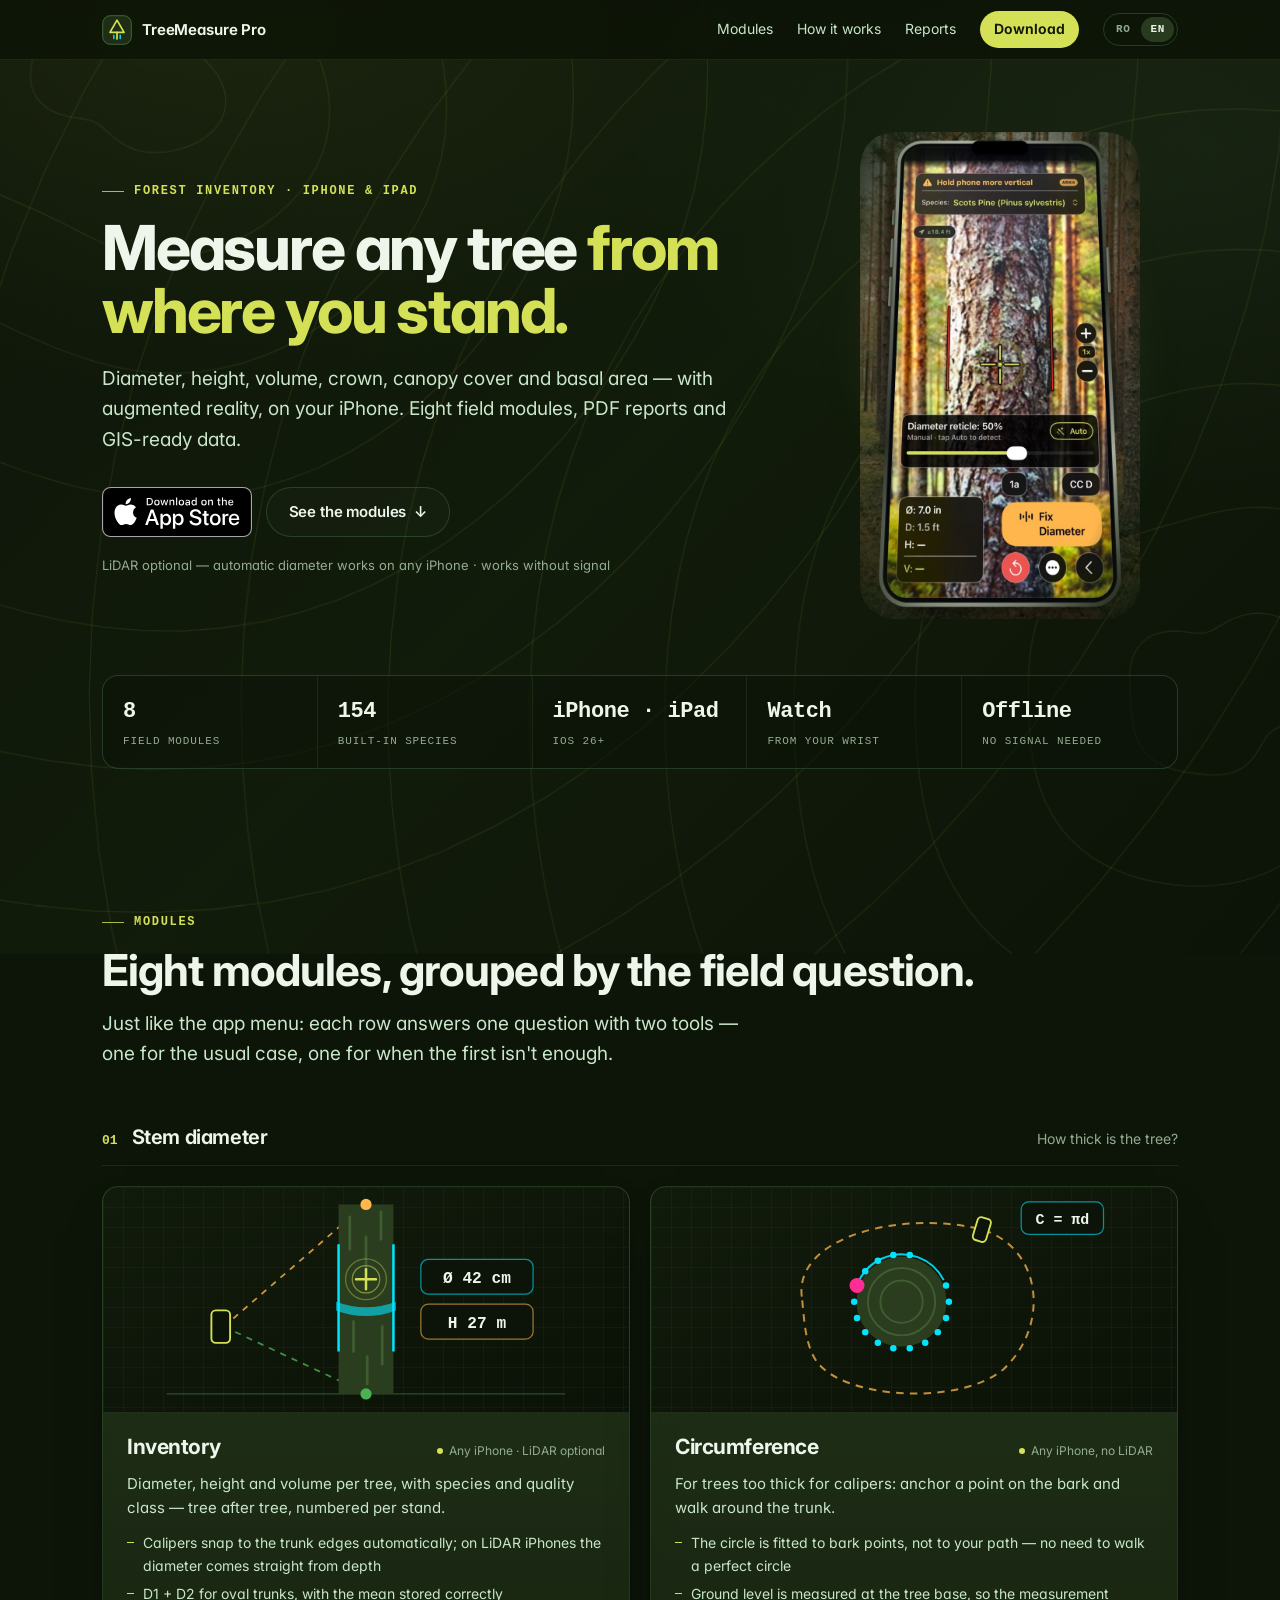
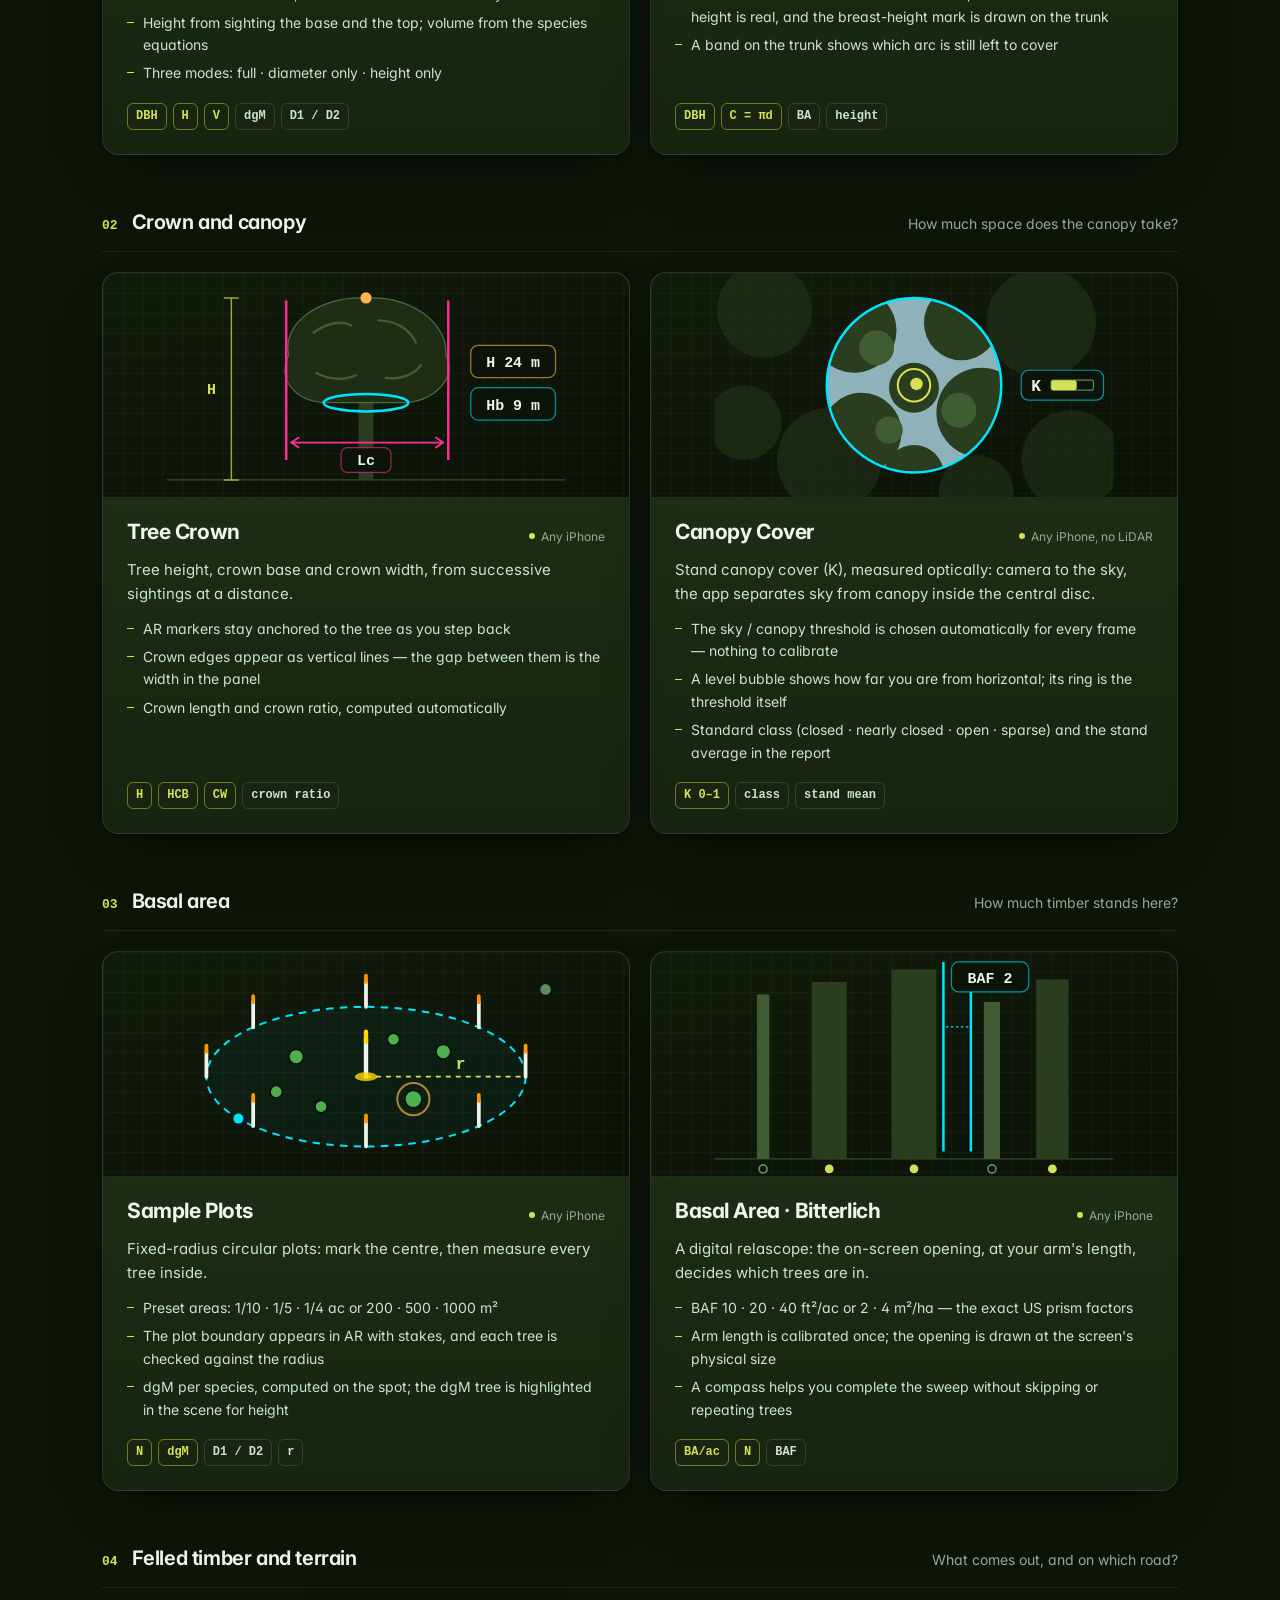
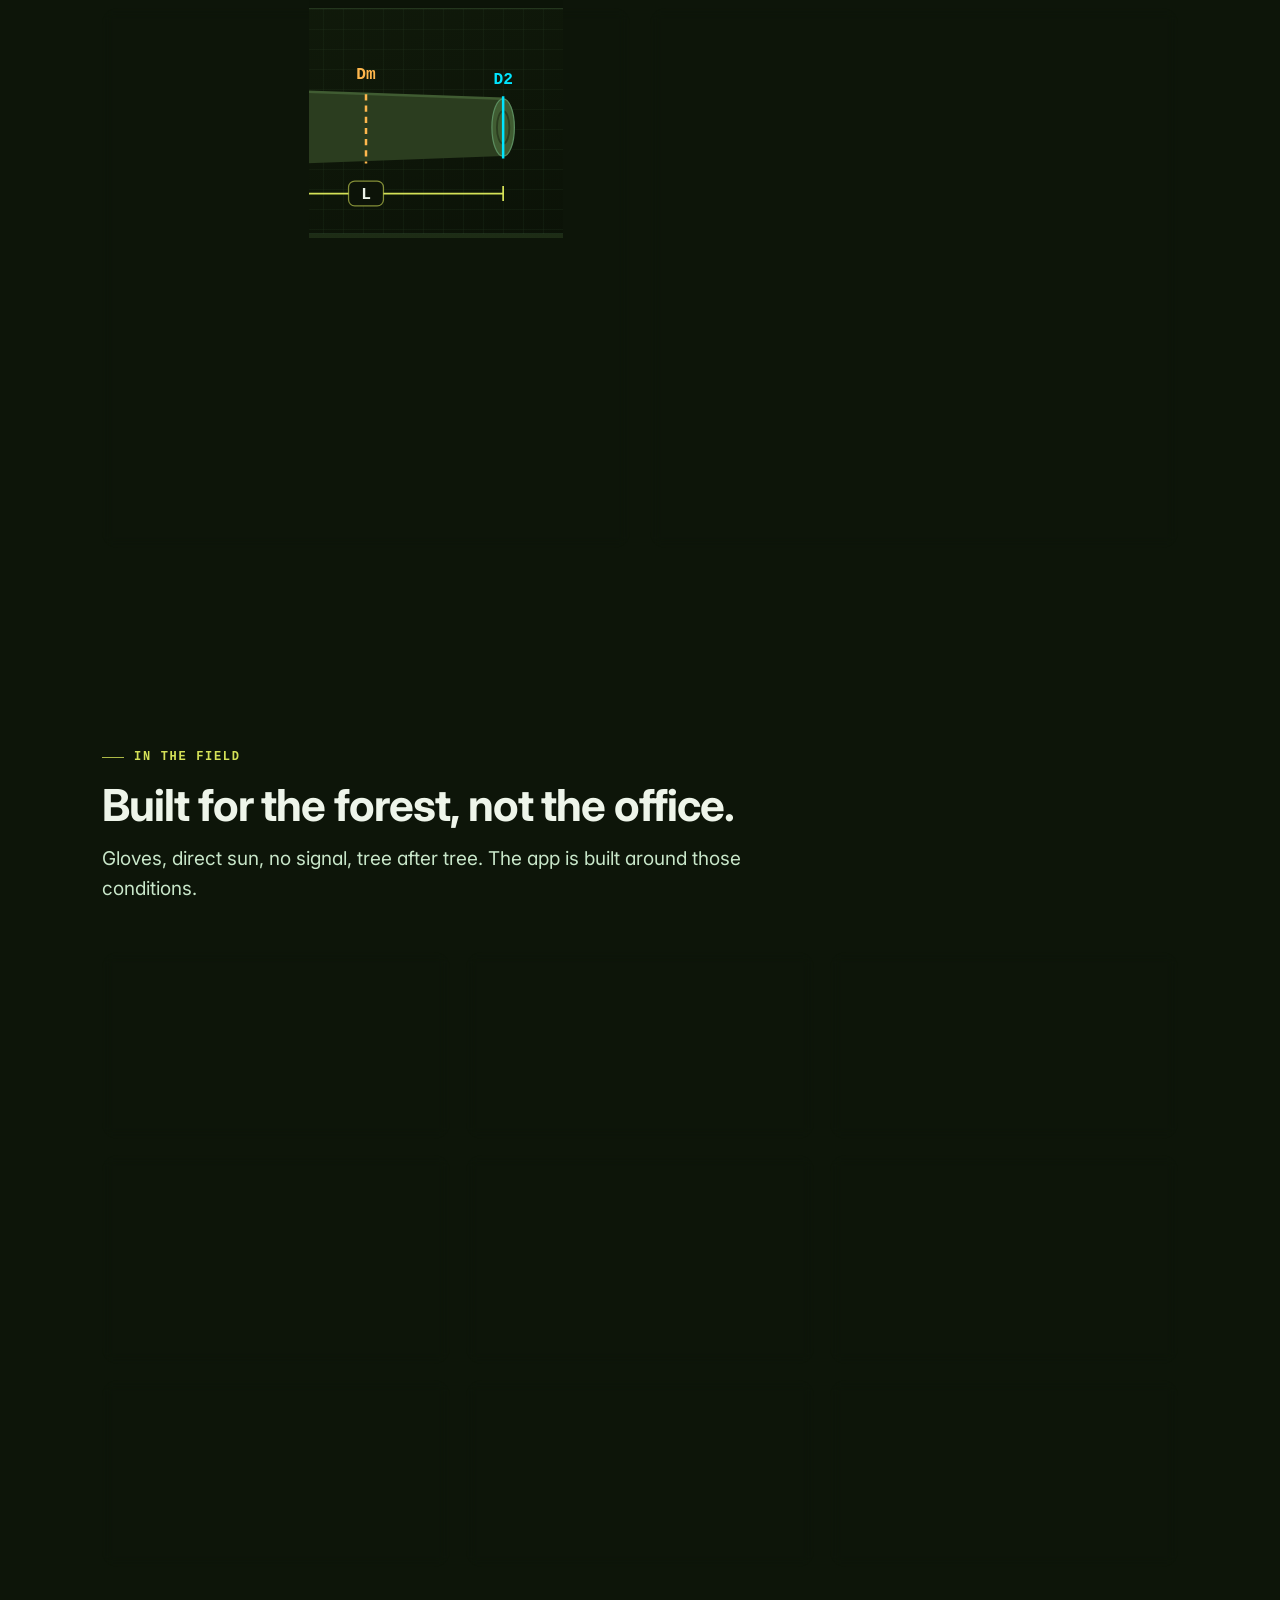
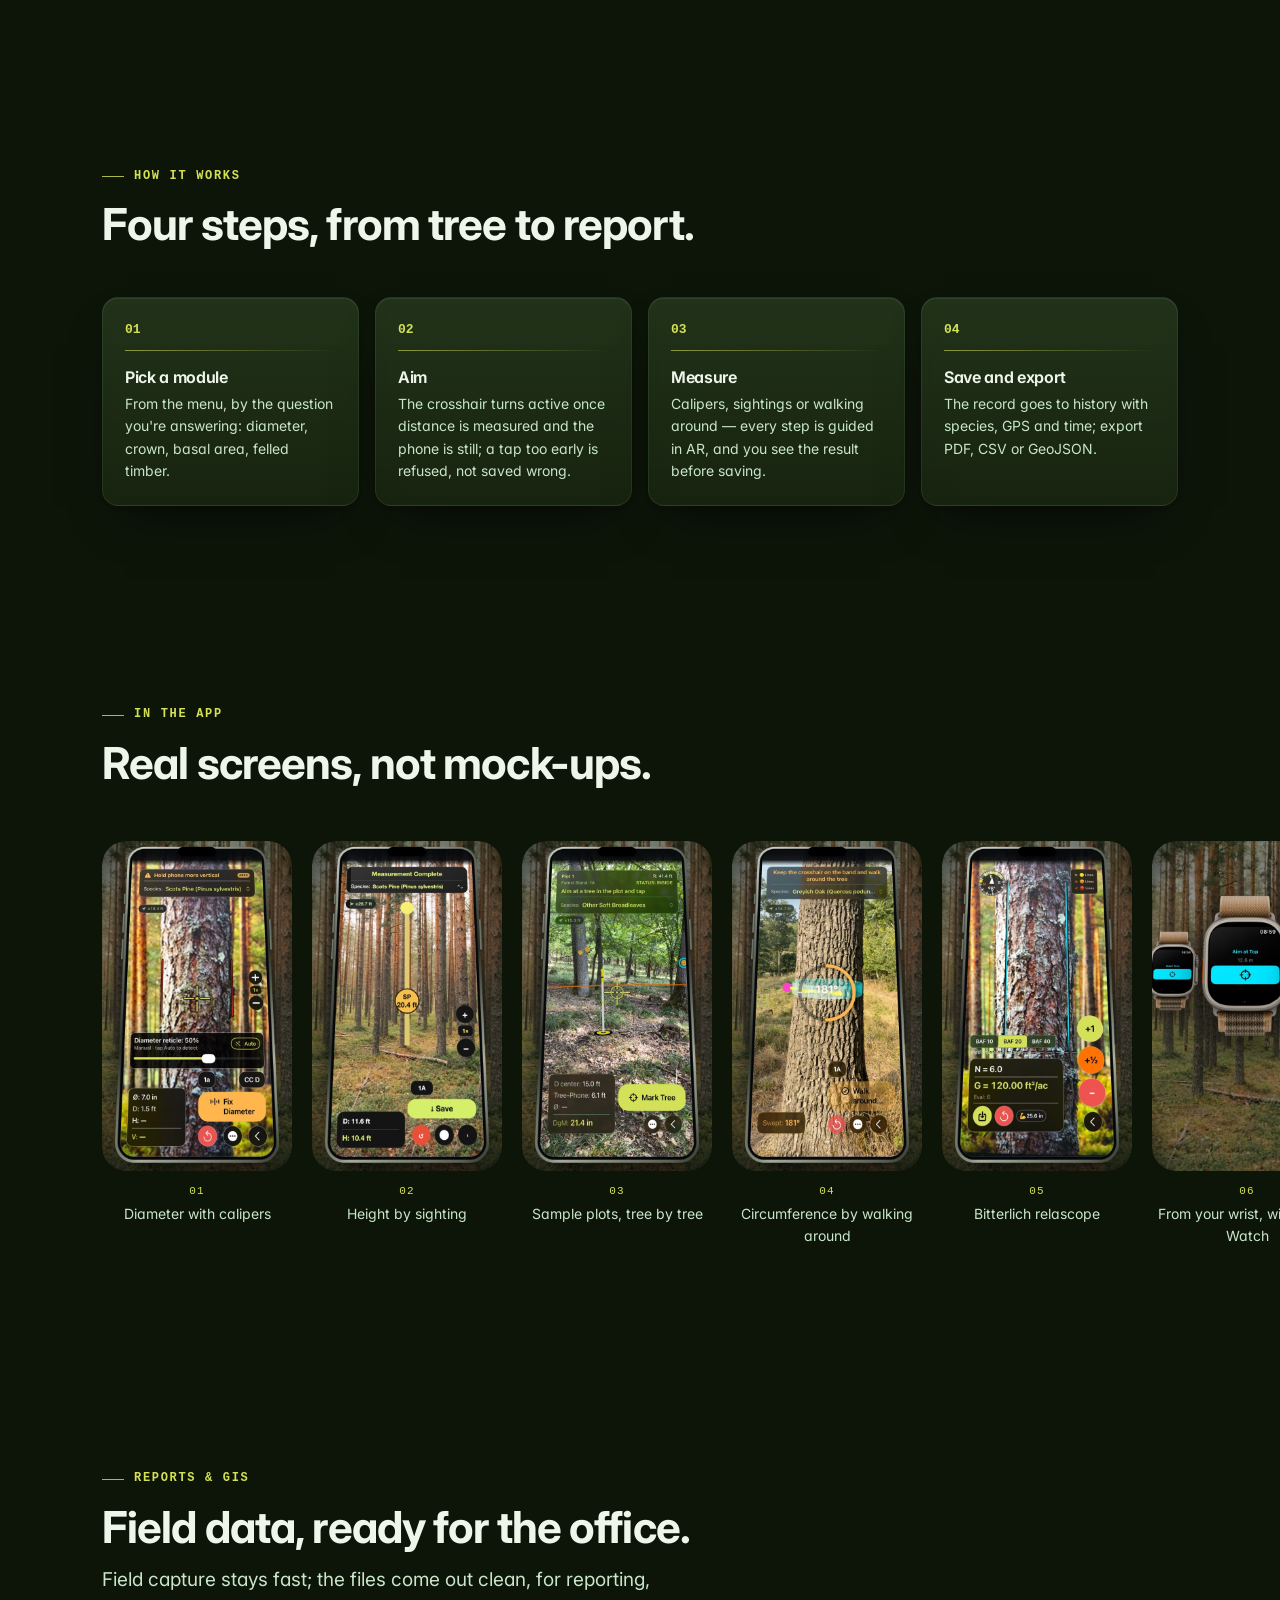
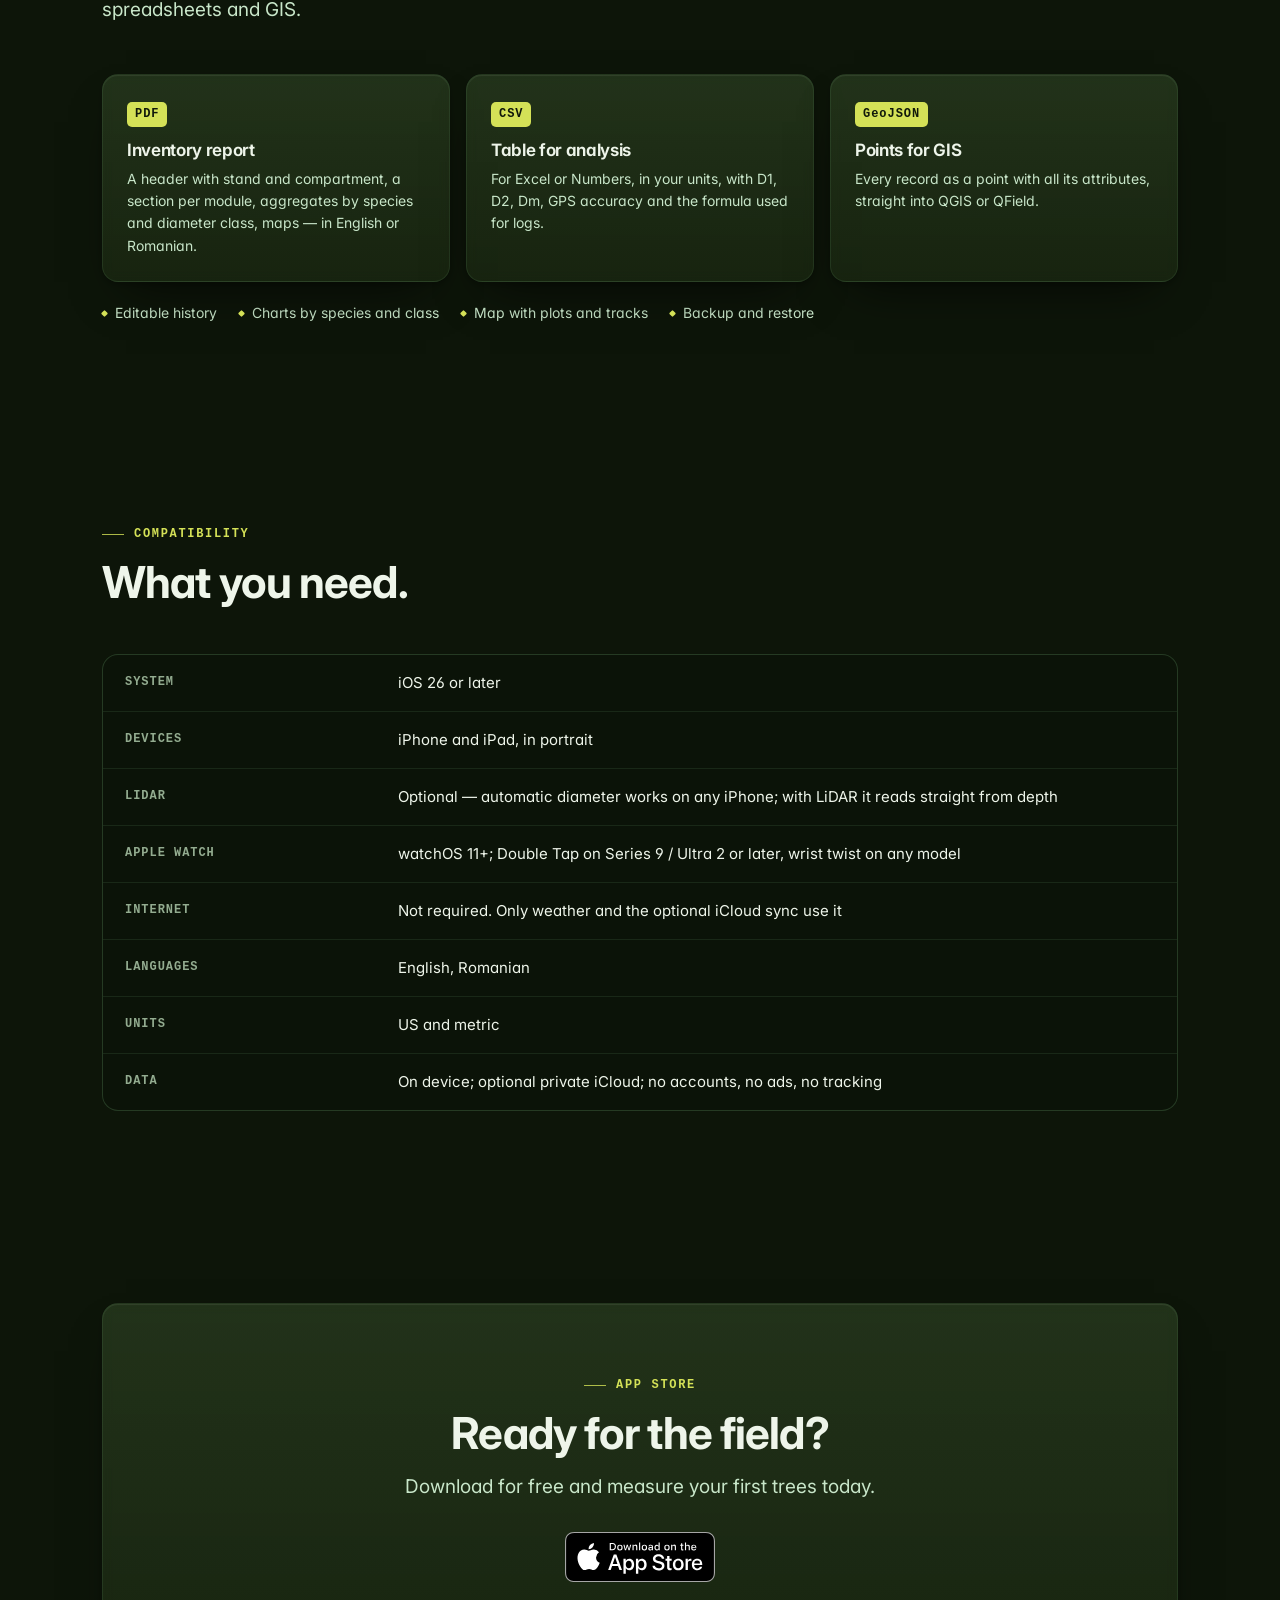
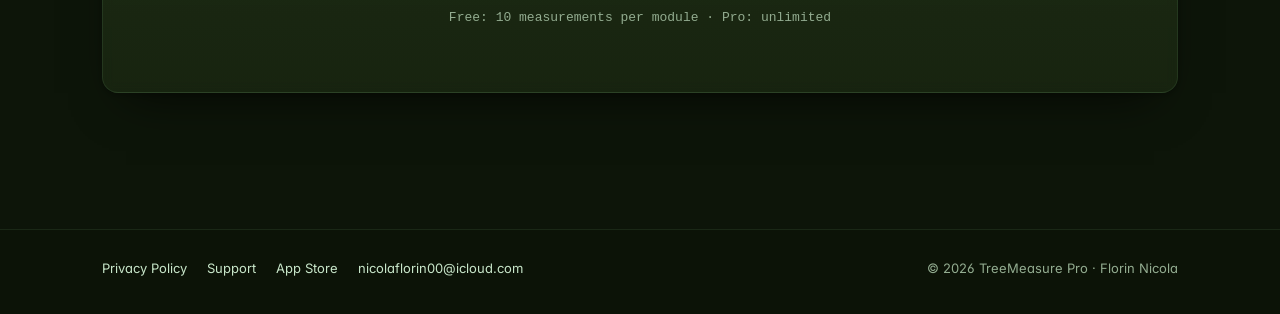
==== commit 96263561: "Site: miscare, adancime si imagini mai mici Sursa e in repo-ul Silvia (commit ee98878); aici e doar " ====
--- a/index.html
+++ b/index.html
@@ -37,6 +37,16 @@
 <svg width="0" height="0" style="position:absolute" aria-hidden="true" focusable="false">
   <defs>
     <clipPath id="cp-canopy"><circle cx="160" cy="90" r="70"/></clipPath>
+    <!-- Terenul se estompează spre margini: desenul nu mai umple toată lățimea cardului,
+         iar un contur tăiat drept s-ar citi ca o greșeală. -->
+    <linearGradient id="fade-x-fill" x1="0" x2="1" y1="0" y2="0">
+      <stop offset="0" stop-color="#1E2D14" stop-opacity="0"/><stop offset=".14" stop-color="#1E2D14"/>
+      <stop offset=".86" stop-color="#1E2D14"/><stop offset="1" stop-color="#1E2D14" stop-opacity="0"/>
+    </linearGradient>
+    <linearGradient id="fade-x-line" x1="0" x2="1" y1="0" y2="0">
+      <stop offset="0" stop-color="#5A8C5E" stop-opacity="0"/><stop offset=".14" stop-color="#5A8C5E"/>
+      <stop offset=".86" stop-color="#5A8C5E"/><stop offset="1" stop-color="#5A8C5E" stop-opacity="0"/>
+    </linearGradient>
 
     <symbol id="brand" viewBox="0 0 32 32">
       <rect x=".75" y=".75" width="30.5" height="30.5" rx="8" fill="#1E2D14" stroke="#5A8C5E" stroke-opacity=".7"/>
@@ -53,10 +63,24 @@
       <rect x="36" y="99" width="15" height="26" rx="3.5" fill="#0C1308" stroke="#D4E157" stroke-width="1.5"/>
       <rect x="138" y="14" width="44" height="152" fill="#2B3D1F"/>
       <path d="M147 24v26M160 40v30M172 20v22M150 108v24M173 112v30M161 136v22" stroke="#405C32" stroke-width="2.2" stroke-linecap="round"/>
-      <path d="M136 92 Q160 101 184 92 L184 99 Q160 108 136 99 Z" fill="#00E5FF" fill-opacity=".55"/>
-      <line x1="138" y1="46" x2="138" y2="132" stroke="#00E5FF" stroke-width="2"/>
-      <line x1="182" y1="46" x2="182" y2="132" stroke="#00E5FF" stroke-width="2"/>
+      <path d="M136 92 Q160 101 184 92 L184 99 Q160 108 136 99 Z" fill="#00E5FF" fill-opacity=".55">
+        <animate attributeName="fill-opacity" values="0;0;.6;.6;0" keyTimes="0;.3;.4;.85;1" dur="4s" repeatCount="indefinite"/>
+      </path>
+      <line x1="138" y1="46" x2="138" y2="132" stroke="#00E5FF" stroke-width="2">
+        <animate attributeName="x1" values="116;138;138;116" keyTimes="0;.3;.85;1" dur="4s" calcMode="spline" keySplines=".4 0 .2 1;0 0 1 1;.4 0 .2 1" repeatCount="indefinite"/>
+        <animate attributeName="x2" values="116;138;138;116" keyTimes="0;.3;.85;1" dur="4s" calcMode="spline" keySplines=".4 0 .2 1;0 0 1 1;.4 0 .2 1" repeatCount="indefinite"/>
+        <animate attributeName="stroke" values="#FF1F0F;#FF1F0F;#00E5FF;#00E5FF;#FF1F0F" keyTimes="0;.28;.3;.85;1" dur="4s" repeatCount="indefinite"/>
+      </line>
+      <line x1="182" y1="46" x2="182" y2="132" stroke="#00E5FF" stroke-width="2">
+        <animate attributeName="x1" values="204;182;182;204" keyTimes="0;.3;.85;1" dur="4s" calcMode="spline" keySplines=".4 0 .2 1;0 0 1 1;.4 0 .2 1" repeatCount="indefinite"/>
+        <animate attributeName="x2" values="204;182;182;204" keyTimes="0;.3;.85;1" dur="4s" calcMode="spline" keySplines=".4 0 .2 1;0 0 1 1;.4 0 .2 1" repeatCount="indefinite"/>
+        <animate attributeName="stroke" values="#FF1F0F;#FF1F0F;#00E5FF;#00E5FF;#FF1F0F" keyTimes="0;.28;.3;.85;1" dur="4s" repeatCount="indefinite"/>
+      </line>
       <circle cx="160" cy="74" r="11" fill="none" stroke="#D4E157" stroke-opacity=".5"/>
+      <circle cx="160" cy="74" r="11" fill="none" stroke="#D4E157">
+        <animate attributeName="r" values="11;22" dur="2s" repeatCount="indefinite"/>
+        <animate attributeName="stroke-opacity" values=".7;0" dur="2s" repeatCount="indefinite"/>
+      </circle>
       <path d="M152 74h16M160 66v16" stroke="#D4E157" stroke-width="2" stroke-linecap="round"/>
       <circle cx="160" cy="14" r="4.5" fill="#FFB74D"/>
       <circle cx="160" cy="166" r="4.5" fill="#4CAF50"/>
@@ -75,7 +99,10 @@
       <circle cx="150" cy="92" r="36" fill="#2B3D1F"/>
       <circle cx="150" cy="92" r="27" fill="none" stroke="#405C32" stroke-width="1.5"/>
       <circle cx="150" cy="92" r="17" fill="none" stroke="#405C32" stroke-width="1.5"/>
-      <circle cx="150" cy="92" r="38" fill="none" stroke="#00E5FF" stroke-width="1.6" stroke-opacity=".9"/>
+      <circle cx="150" cy="92" r="38" fill="none" stroke="#00E5FF" stroke-width="1.6" stroke-opacity=".9"
+              stroke-dasharray="239" stroke-dashoffset="239" transform="rotate(200 150 92)">
+        <animate attributeName="stroke-dashoffset" values="239;0;0" keyTimes="0;.9;1" dur="9s" repeatCount="indefinite"/>
+      </circle>
       <g fill="#00E5FF">
         <circle cx="188" cy="92" r="2.6"/><circle cx="185.7" cy="105" r="2.6"/><circle cx="179.1" cy="116.4" r="2.6"/>
         <circle cx="169" cy="124.9" r="2.6"/><circle cx="156.6" cy="129.4" r="2.6"/><circle cx="143.4" cy="129.4" r="2.6"/>
@@ -84,7 +111,11 @@
         <circle cx="143.4" cy="54.6" r="2.6"/><circle cx="156.6" cy="54.6" r="2.6"/><circle cx="185.7" cy="79" r="2.6"/>
       </g>
       <circle cx="114.3" cy="79" r="6" fill="#FF2D95"/>
-      <rect x="226" y="134" width="11" height="19" rx="3" transform="rotate(-38 231.5 143.5)" fill="#0C1308" stroke="#D4E157" stroke-width="1.5"/>
+      <g>
+        <rect x="-5.5" y="-9.5" width="11" height="19" rx="3" fill="#0C1308" stroke="#D4E157" stroke-width="1.5"/>
+        <animateMotion dur="9s" repeatCount="indefinite" rotate="auto"
+                       path="M70 88 C64 40 150 18 214 34 C262 48 270 110 232 146 C196 176 104 170 82 140 C72 126 72 104 70 88 Z"/>
+      </g>
       <g font-family="ui-monospace, Menlo, monospace" font-size="12" font-weight="700" text-anchor="middle">
         <rect x="246" y="12" width="66" height="26" rx="6" fill="#0C1308" stroke="#00E5FF" stroke-opacity=".6"/>
         <text x="279" y="29.5" fill="#EEF5EA">C = πd</text>
@@ -99,9 +130,17 @@
       <path d="M160 20 C196 18 226 40 224 66 C234 84 214 104 190 104 L130 104 C104 104 88 86 98 66 C92 40 124 18 160 20 Z"
             fill="#1E2D14" stroke="#5A8C5E" stroke-opacity=".7"/>
       <path d="M118 48c10-8 22-10 30-6M170 38c14 0 26 8 30 18M120 80c10 6 24 6 32 2M176 84c10 2 22-2 28-10" stroke="#405C32" stroke-width="2" fill="none" stroke-linecap="round"/>
-      <line x1="96" y1="22" x2="96" y2="150" stroke="#FF2D95" stroke-width="2"/>
-      <line x1="226" y1="22" x2="226" y2="150" stroke="#FF2D95" stroke-width="2"/>
-      <path d="M100 136h122M100 136l6-4M100 136l6 4M222 136l-6-4M222 136l-6 4" stroke="#FF2D95" stroke-width="1.4" stroke-linecap="round" fill="none"/>
+      <line x1="96" y1="22" x2="96" y2="150" stroke="#FF2D95" stroke-width="2">
+        <animate attributeName="x1" values="150;96;96;150" keyTimes="0;.35;.88;1" dur="5s" calcMode="spline" keySplines=".4 0 .2 1;0 0 1 1;.4 0 .2 1" repeatCount="indefinite"/>
+        <animate attributeName="x2" values="150;96;96;150" keyTimes="0;.35;.88;1" dur="5s" calcMode="spline" keySplines=".4 0 .2 1;0 0 1 1;.4 0 .2 1" repeatCount="indefinite"/>
+      </line>
+      <line x1="226" y1="22" x2="226" y2="150" stroke="#FF2D95" stroke-width="2">
+        <animate attributeName="x1" values="170;226;226;170" keyTimes="0;.35;.88;1" dur="5s" calcMode="spline" keySplines=".4 0 .2 1;0 0 1 1;.4 0 .2 1" repeatCount="indefinite"/>
+        <animate attributeName="x2" values="170;226;226;170" keyTimes="0;.35;.88;1" dur="5s" calcMode="spline" keySplines=".4 0 .2 1;0 0 1 1;.4 0 .2 1" repeatCount="indefinite"/>
+      </line>
+      <path d="M100 136h122M100 136l6-4M100 136l6 4M222 136l-6-4M222 136l-6 4" stroke="#FF2D95" stroke-width="1.4" stroke-linecap="round" fill="none">
+        <animate attributeName="opacity" values="0;0;1;1;0" keyTimes="0;.35;.45;.85;1" dur="5s" repeatCount="indefinite"/>
+      </path>
       <ellipse cx="160" cy="104" rx="34" ry="7" fill="none" stroke="#00E5FF" stroke-width="2"/>
       <circle cx="160" cy="20" r="4.5" fill="#FFB74D"/>
       <g font-family="ui-monospace, Menlo, monospace" font-size="12" font-weight="700" text-anchor="middle">
@@ -131,14 +170,21 @@
           <circle cx="130" cy="60" r="14"/><circle cx="196" cy="110" r="14"/><circle cx="140" cy="126" r="11"/>
         </g>
       </g>
-      <circle cx="160" cy="90" r="70" fill="none" stroke="#00E5FF" stroke-width="2"/>
+      <circle cx="160" cy="90" r="70" fill="none" stroke="#00E5FF" stroke-width="2">
+        <animate attributeName="stroke" values="#FF2D95;#FF2D95;#00E5FF;#00E5FF;#FF2D95" keyTimes="0;.42;.46;.88;1" dur="5s" repeatCount="indefinite"/>
+      </circle>
       <circle cx="160" cy="90" r="13" fill="none" stroke="#D4E157" stroke-width="1.6"/>
-      <circle cx="164" cy="88" r="5" fill="#D4E157"/>
+      <circle cx="164" cy="88" r="5" fill="#D4E157">
+        <animate attributeName="cx" values="186;162;162;186" keyTimes="0;.45;.88;1" dur="5s" calcMode="spline" keySplines=".4 0 .2 1;0 0 1 1;.4 0 .2 1" repeatCount="indefinite"/>
+        <animate attributeName="cy" values="70;89;89;70" keyTimes="0;.45;.88;1" dur="5s" calcMode="spline" keySplines=".4 0 .2 1;0 0 1 1;.4 0 .2 1" repeatCount="indefinite"/>
+      </circle>
       <g font-family="ui-monospace, Menlo, monospace" font-size="13" font-weight="700">
         <rect x="246" y="78" width="66" height="24" rx="6" fill="#0C1308" stroke="#00E5FF" stroke-opacity=".6"/>
         <text x="254" y="95" fill="#EEF5EA">K</text>
         <rect x="270" y="86" width="34" height="8" rx="2" fill="none" stroke="#5A8C5E"/>
-        <rect x="270" y="86" width="24" height="8" rx="2" fill="#D4E157"/>
+        <rect x="270" y="86" width="24" height="8" rx="2" fill="#D4E157">
+          <animate attributeName="width" values="0;0;24;24;0" keyTimes="0;.46;.62;.88;1" dur="5s" repeatCount="indefinite"/>
+        </rect>
       </g>
     </symbol>
 
@@ -157,7 +203,13 @@
         <circle cx="104" cy="84" r="6"/><circle cx="198" cy="118" r="7"/><circle cx="124" cy="124" r="5"/>
         <circle cx="222" cy="80" r="6"/><circle cx="182" cy="70" r="5"/><circle cx="88" cy="112" r="5"/>
       </g>
-      <circle cx="198" cy="118" r="12" fill="none" stroke="#FFB74D" stroke-width="1.6"/>
+      <circle cx="198" cy="118" r="12" fill="none" stroke="#FFB74D" stroke-width="1.6">
+        <animate attributeName="r" values="10;16;10" dur="2.4s" repeatCount="indefinite"/>
+        <animate attributeName="stroke-opacity" values="1;.35;1" dur="2.4s" repeatCount="indefinite"/>
+      </circle>
+      <circle r="4" fill="#00E5FF">
+        <animateMotion dur="7s" repeatCount="indefinite" path="M288 100 A128 56 0 1 1 32 100 A128 56 0 1 1 288 100"/>
+      </circle>
       <circle cx="304" cy="30" r="5" fill="#5A8C5E" stroke="#0C1308" stroke-width="1.5"/>
       <g font-family="ui-monospace, Menlo, monospace" font-size="13" font-weight="700">
         <text x="232" y="94" fill="#D4E157">r</text>
@@ -172,12 +224,15 @@
       <rect x="142" y="14" width="36" height="152" fill="#2B3D1F"/>
       <rect x="216" y="40" width="13" height="126" fill="#405C32"/>
       <rect x="258" y="22" width="26" height="144" fill="#2B3D1F"/>
-      <line x1="149" y1="8" x2="149" y2="160" stroke="#00E5FF" stroke-width="2"/>
-      <line x1="171" y1="8" x2="171" y2="160" stroke="#00E5FF" stroke-width="2"/>
-      <path d="M151 60h18" stroke="#00E5FF" stroke-width="1" stroke-dasharray="2 2"/>
+      <g>
+        <line x1="149" y1="8" x2="149" y2="160" stroke="#00E5FF" stroke-width="2"/>
+        <line x1="171" y1="8" x2="171" y2="160" stroke="#00E5FF" stroke-width="2"/>
+        <path d="M151 60h18" stroke="#00E5FF" stroke-width="1" stroke-dasharray="2 2"/>
+        <animateTransform attributeName="transform" type="translate" values="-121 0;111 0;-121 0" dur="10s"
+                          calcMode="spline" keySplines=".45 0 .55 1;.45 0 .55 1" repeatCount="indefinite"/>
+      </g>
       <g fill="#D4E157"><circle cx="92" cy="174" r="3.5"/><circle cx="160" cy="174" r="3.5"/><circle cx="271" cy="174" r="3.5"/></g>
       <g fill="none" stroke="#5A8C5E" stroke-width="1.4"><circle cx="39" cy="174" r="3.2"/><circle cx="222.5" cy="174" r="3.2"/></g>
-      <path d="M152 40l5 5 10-10" stroke="#D4E157" stroke-width="2.4" fill="none" stroke-linecap="round" stroke-linejoin="round"/>
       <g font-family="ui-monospace, Menlo, monospace" font-size="12" font-weight="700" text-anchor="middle">
         <rect x="190" y="8" width="62" height="24" rx="6" fill="#0C1308" stroke="#00E5FF" stroke-opacity=".6"/>
         <text x="221" y="24.5" fill="#EEF5EA">BAF 2</text>
@@ -195,8 +250,13 @@
       <ellipse cx="50" cy="95" rx="3" ry="8" fill="none" stroke="#2B3D1F" stroke-width="1.5"/>
       <line x1="50" y1="62" x2="50" y2="128" stroke="#00E5FF" stroke-width="2"/>
       <line x1="270" y1="70" x2="270" y2="120" stroke="#00E5FF" stroke-width="2"/>
-      <line x1="160" y1="66" x2="160" y2="124" stroke="#FFB74D" stroke-width="2" stroke-dasharray="5 4"/>
-      <path d="M50 148h220M50 142v12M270 142v12" stroke="#D4E157" stroke-width="1.4"/>
+      <line x1="160" y1="66" x2="160" y2="124" stroke="#FFB74D" stroke-width="2" stroke-dasharray="5 4">
+        <animate attributeName="stroke-dashoffset" values="0;-18" dur="1.4s" repeatCount="indefinite"/>
+      </line>
+      <path d="M50 142v12M270 142v12" stroke="#D4E157" stroke-width="1.4"/>
+      <path d="M50 148h220" stroke="#D4E157" stroke-width="1.4" stroke-dasharray="220" stroke-dashoffset="220">
+        <animate attributeName="stroke-dashoffset" values="220;0;0;220" keyTimes="0;.4;.9;1" dur="5s" repeatCount="indefinite"/>
+      </path>
       <g font-family="ui-monospace, Menlo, monospace" font-size="13" font-weight="700" text-anchor="middle">
         <text x="50" y="52" fill="#00E5FF">D1</text>
         <text x="270" y="60" fill="#00E5FF">D2</text>
@@ -208,11 +268,16 @@
 
     <!-- Panta terenului: unghiul față de orizontală, citit în grade și în procente -->
     <symbol id="ill-slope" viewBox="0 0 320 180">
-      <path d="M0 160 L30 152 L300 94 L320 90 L320 180 L0 180 Z" fill="#1E2D14"/>
-      <path d="M0 160 L30 152 L300 94 L320 90" stroke="#5A8C5E" stroke-width="1.6" fill="none"/>
+      <path d="M0 160 L30 152 L300 94 L320 90 L320 180 L0 180 Z" fill="url(#fade-x-fill)"/>
+      <path d="M0 160 L30 152 L300 94 L320 90" stroke="url(#fade-x-line)" stroke-width="1.6" fill="none"/>
       <path d="M30 152h190" stroke="#D4E157" stroke-width="1.2" stroke-dasharray="5 5" stroke-opacity=".7"/>
-      <path d="M100 152 A70 70 0 0 0 98.4 137.3" stroke="#D4E157" stroke-width="2" fill="none"/>
-      <rect x="164" y="101" width="15" height="26" rx="3.5" transform="rotate(-12 171.5 114)" fill="#0C1308" stroke="#D4E157" stroke-width="1.5"/>
+      <path d="M100 152 A70 70 0 0 0 98.4 137.3" stroke="#D4E157" stroke-width="2" fill="none" stroke-dasharray="15" stroke-dashoffset="15">
+        <animate attributeName="stroke-dashoffset" values="15;15;0;0;15" keyTimes="0;.3;.5;.9;1" dur="5s" repeatCount="indefinite"/>
+      </path>
+      <rect x="164" y="101" width="15" height="26" rx="3.5" transform="rotate(-12 171.5 114)" fill="#0C1308" stroke="#D4E157" stroke-width="1.5">
+        <animateTransform attributeName="transform" type="rotate" values="0 171.5 114;-12 171.5 114;-12 171.5 114;0 171.5 114"
+                          keyTimes="0;.3;.9;1" dur="5s" calcMode="spline" keySplines=".4 0 .2 1;0 0 1 1;.4 0 .2 1" repeatCount="indefinite"/>
+      </rect>
       <g font-family="ui-monospace, Menlo, monospace" font-size="13" font-weight="700" text-anchor="middle">
         <text x="126" y="148" fill="#D4E157">12°</text>
         <rect x="222" y="28" width="70" height="26" rx="6" fill="#0C1308" stroke="#FFB74D" stroke-opacity=".7"/>
--- a/assets/site.css
+++ b/assets/site.css
@@ -73,13 +73,20 @@
 body::before {
   content: "";
   position: fixed;
-  inset: 0;
+  inset: -6%;
   z-index: -1;
+  animation: contour-drift 60s ease-in-out infinite alternate;
+  will-change: transform;
   background:
     url("contours.svg") center / cover no-repeat,
     radial-gradient(ellipse 70% 55% at 18% 6%, rgba(212, 225, 87, 0.07), transparent 70%),
     radial-gradient(ellipse 60% 50% at 90% 20%, rgba(165, 214, 167, 0.05), transparent 70%),
     linear-gradient(135deg, var(--bg-1) 0%, var(--bg-2) 50%, var(--bg-0) 100%);
+}
+
+@keyframes contour-drift {
+  from { transform: translate3d(0, 0, 0) scale(1); }
+  to   { transform: translate3d(-3%, -2%, 0) scale(1.06); }
 }
 
 img, svg { display: block; max-width: 100%; }
@@ -191,11 +198,26 @@
 
 /* ── Carduri ── */
 .card {
-  background: var(--card);
+  background: linear-gradient(180deg, rgba(64, 92, 50, 0.42) 0%, rgba(30, 45, 20, 0.62) 100%);
   border: 1px solid var(--line-soft);
   border-radius: var(--radius);
+  box-shadow:
+    inset 0 1px 0 rgba(232, 245, 233, 0.07),
+    0 24px 48px -24px rgba(0, 0, 0, 0.75),
+    0 2px 6px rgba(0, 0, 0, 0.25);
   -webkit-backdrop-filter: blur(6px);
   backdrop-filter: blur(6px);
+  /* `translate`, nu `transform`: animația de apariție folosește `transform`, iar cele două s-ar
+     suprascrie una pe alta. */
+  transition: translate .35s cubic-bezier(.2, .8, .2, 1), box-shadow .35s ease, border-color .35s ease;
+}
+.module:hover, .feature:hover, .step:hover, .output:hover {
+  translate: 0 -4px;
+  border-color: rgba(212, 225, 87, 0.32);
+  box-shadow:
+    inset 0 1px 0 rgba(232, 245, 233, 0.09),
+    0 32px 60px -24px rgba(0, 0, 0, 0.85),
+    0 0 0 1px rgba(212, 225, 87, 0.08);
 }
 
 .chip {
@@ -220,20 +242,25 @@
 .hero-copy .lead { margin: 22px 0 32px; }
 .hero-actions { display: flex; flex-wrap: wrap; align-items: center; gap: 14px; }
 .hero-note { margin-top: 18px; font-size: 13px; color: var(--text-3); }
-.hero-shot { position: relative; justify-self: center; width: min(360px, 100%); }
+.hero-shot { position: relative; justify-self: center; width: min(280px, 100%); animation: float 7s ease-in-out infinite; }
+@keyframes float { 0%, 100% { transform: translateY(0); } 50% { transform: translateY(-12px); } }
 .hero-shot img {
   width: 100%; height: auto; border-radius: 34px;
   -webkit-mask-image: radial-gradient(ellipse 72% 78% at 50% 50%, #000 62%, transparent 100%);
   mask-image: radial-gradient(ellipse 72% 78% at 50% 50%, #000 62%, transparent 100%);
 }
 .hero-shot::after {
-  content: ""; position: absolute; inset: 8% 6%; z-index: -1;
-  background: radial-gradient(ellipse, rgba(0, 229, 255, 0.10), transparent 70%);
-  filter: blur(20px);
-}
+  content: ""; position: absolute; inset: -12% -30%; z-index: -1;
+  background:
+    radial-gradient(ellipse 50% 45% at 50% 45%, rgba(212, 225, 87, 0.16), transparent 70%),
+    radial-gradient(ellipse 40% 40% at 55% 60%, rgba(0, 229, 255, 0.12), transparent 70%);
+  filter: blur(24px);
+  animation: glow 7s ease-in-out infinite;
+}
+@keyframes glow { 0%, 100% { opacity: .75; } 50% { opacity: 1; } }
 @media (max-width: 880px) {
   .hero-grid { grid-template-columns: 1fr; gap: 36px; }
-  .hero-shot { width: min(300px, 80%); }
+  .hero-shot { width: min(230px, 64%); }
 }
 
 /* Banda-fișă de sub hero: citirile unui instrument, nu „statistici de marketing”. */
@@ -273,14 +300,16 @@
 
 .module { display: flex; flex-direction: column; overflow: hidden; }
 .module-fig {
-  aspect-ratio: 16 / 9;
+  aspect-ratio: 21 / 9;
   background:
     linear-gradient(rgba(90, 140, 94, 0.07) 1px, transparent 1px) 0 0 / 20px 20px,
     linear-gradient(90deg, rgba(90, 140, 94, 0.07) 1px, transparent 1px) 0 0 / 20px 20px,
     linear-gradient(160deg, #111B0B, #0B1207);
   border-bottom: 1px solid var(--line-soft);
 }
-.module-fig svg { width: 100%; height: 100%; }
+.module-fig { position: relative; overflow: hidden; }
+/* Absolut: altfel proporția proprie a desenului (16:9) împinge cutia peste aspect-ratio. */
+.module-fig svg { position: absolute; inset: 0; width: 100%; height: 100%; }
 .module-body { padding: 22px 24px 24px; display: flex; flex-direction: column; gap: 12px; flex: 1; }
 .module-title { display: flex; align-items: baseline; justify-content: space-between; gap: 12px; }
 .module-title h3 { font-size: 21px; font-weight: 700; }
@@ -317,14 +346,16 @@
   scrollbar-width: thin; scrollbar-color: var(--line) transparent;
 }
 .gallery figure {
-  flex: 0 0 auto; width: 250px; scroll-snap-align: center;
+  flex: 0 0 auto; width: 190px; scroll-snap-align: center;
 }
 .gallery img {
   width: 100%; height: auto; aspect-ratio: 560 / 973;
-  border-radius: 28px; background: var(--surface);
+  border-radius: 24px; background: var(--surface);
+  transition: transform .35s cubic-bezier(.2, .8, .2, 1);
   -webkit-mask-image: radial-gradient(ellipse 80% 82% at 50% 50%, #000 68%, transparent 100%);
   mask-image: radial-gradient(ellipse 80% 82% at 50% 50%, #000 68%, transparent 100%);
 }
+.gallery figure:hover img { transform: translateY(-6px) scale(1.02); }
 .gallery figcaption { margin-top: 12px; text-align: center; font-size: 14px; color: var(--text-2); }
 .gallery figcaption .num { display: block; font-size: 11px; color: var(--lime); letter-spacing: 0.1em; margin-bottom: 2px; }
 @media (min-width: 1164px) { .gallery { padding-left: calc((100vw - var(--maxw)) / 2 + 22px); padding-right: calc((100vw - var(--maxw)) / 2 + 22px); } }
@@ -424,11 +455,13 @@
 .contact-box .email-text { margin-top: 12px; font-family: var(--mono); font-size: 13px; color: var(--text-3); }
 
 /* ── Reveal ── */
-.js .reveal { opacity: 0; transform: translateY(16px); transition: opacity .6s ease, transform .6s ease; }
+.js .reveal { opacity: 0; transform: translateY(22px); transition: opacity .7s ease, transform .7s cubic-bezier(.2, .8, .2, 1); transition-delay: var(--d, 0s); }
 .js .reveal.in { opacity: 1; transform: none; }
 
 @media (prefers-reduced-motion: reduce) {
   html { scroll-behavior: auto; }
+  body::before, .hero-shot, .hero-shot::after { animation: none; }
+  .card, .gallery img { transition: none; }
   .js .reveal { opacity: 1; transform: none; transition: none; }
   .btn { transition: none; }
 }
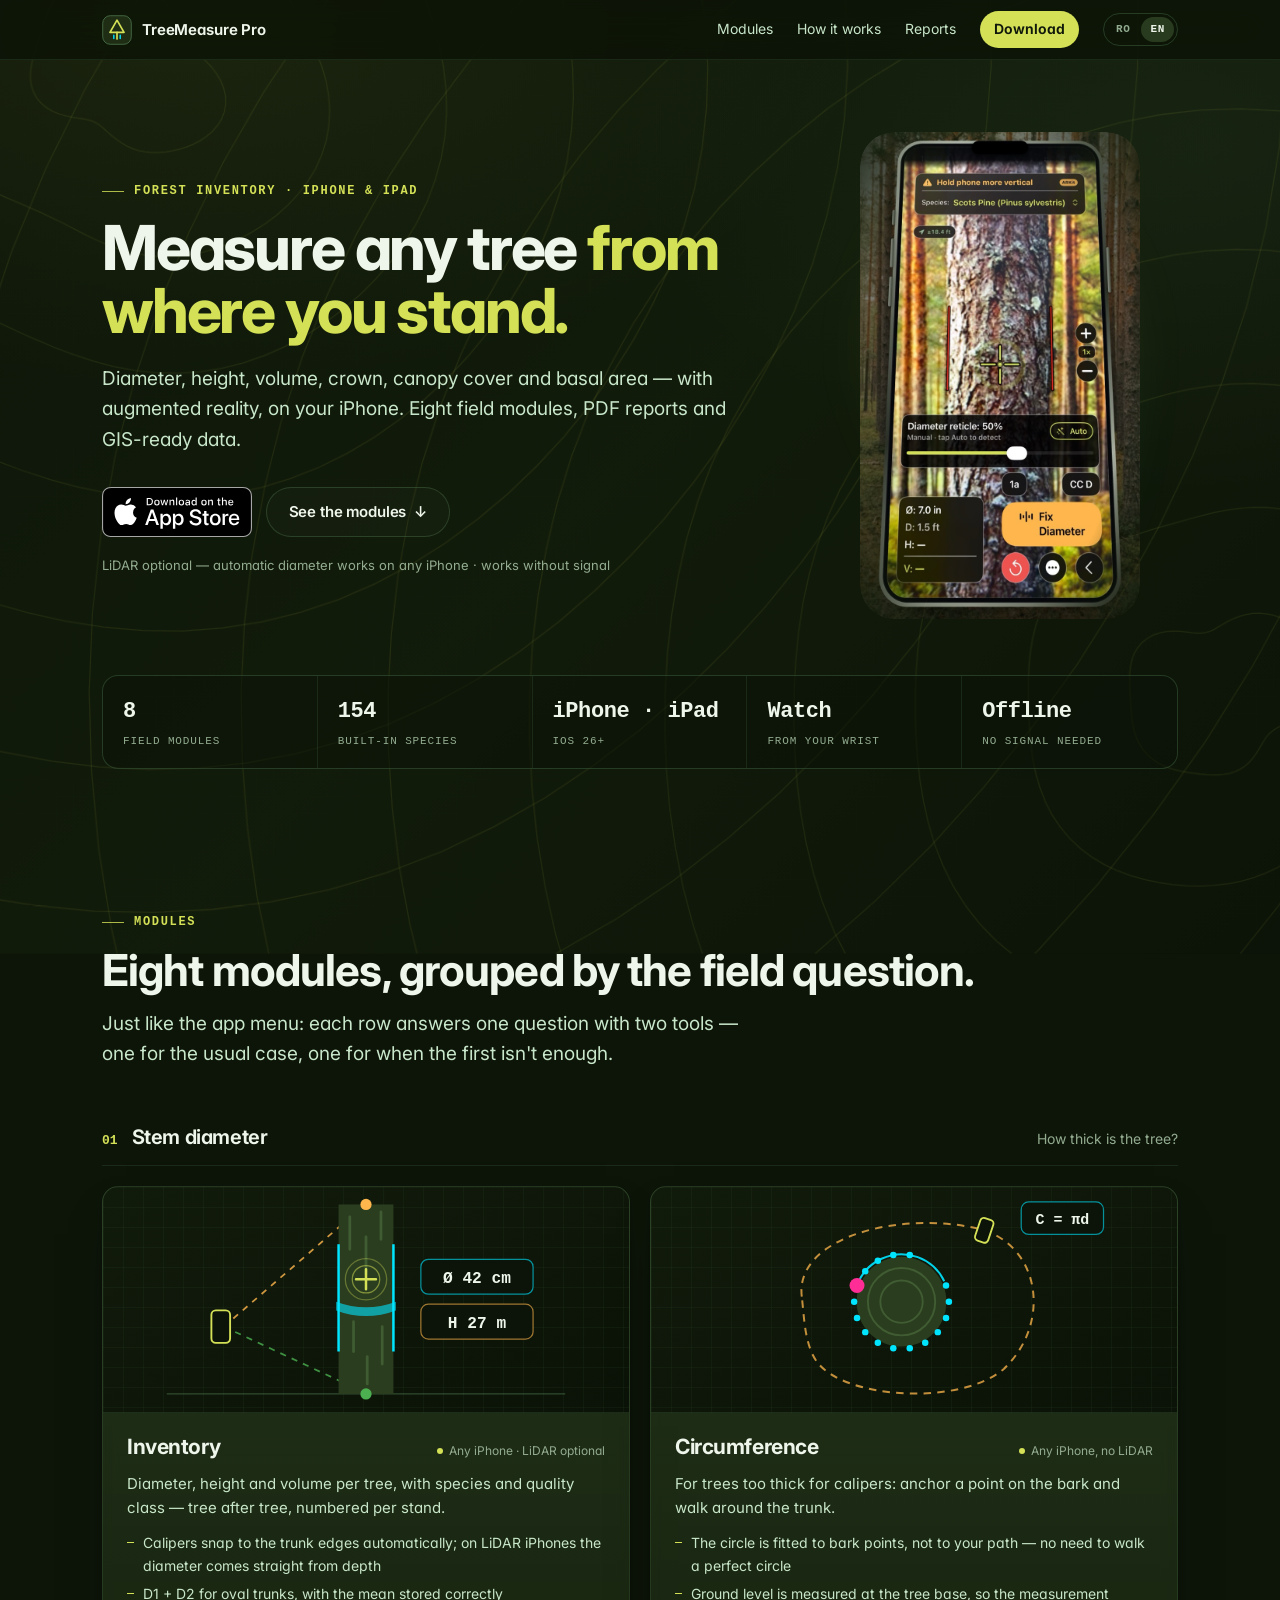
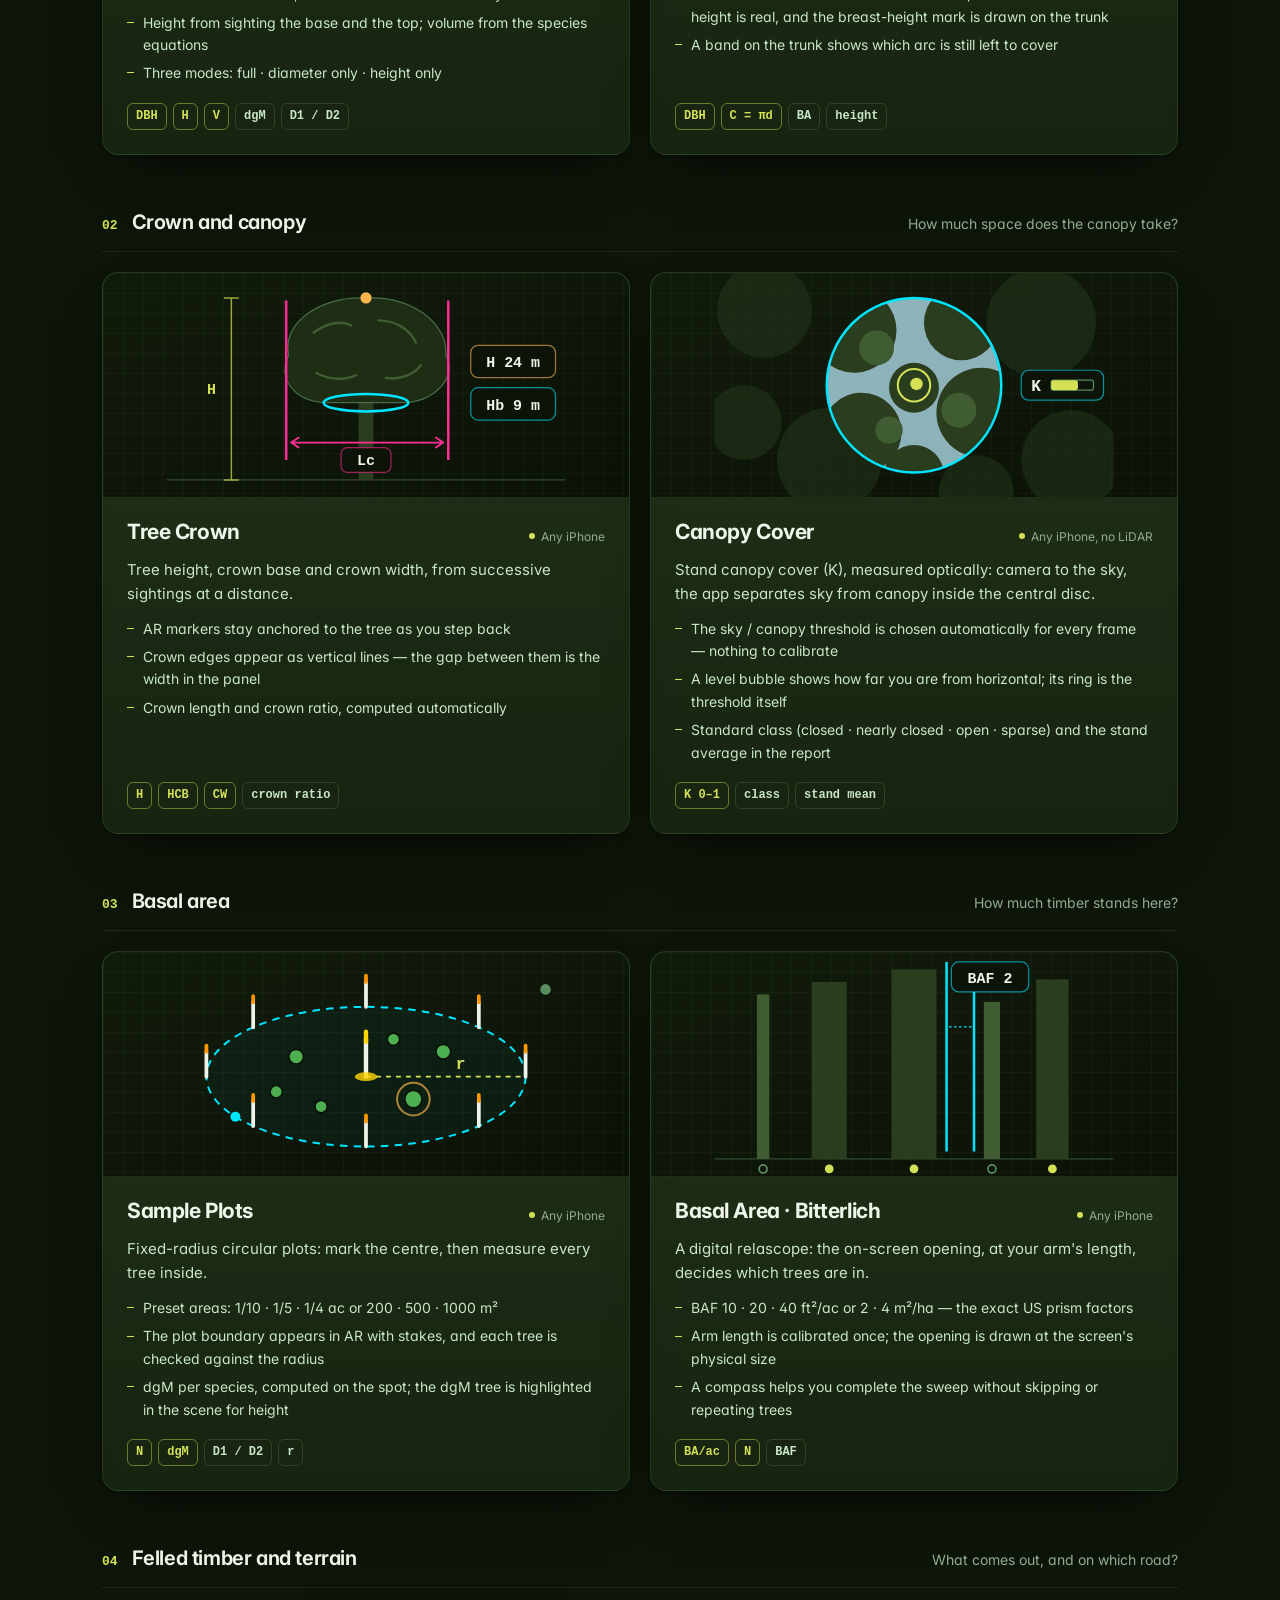
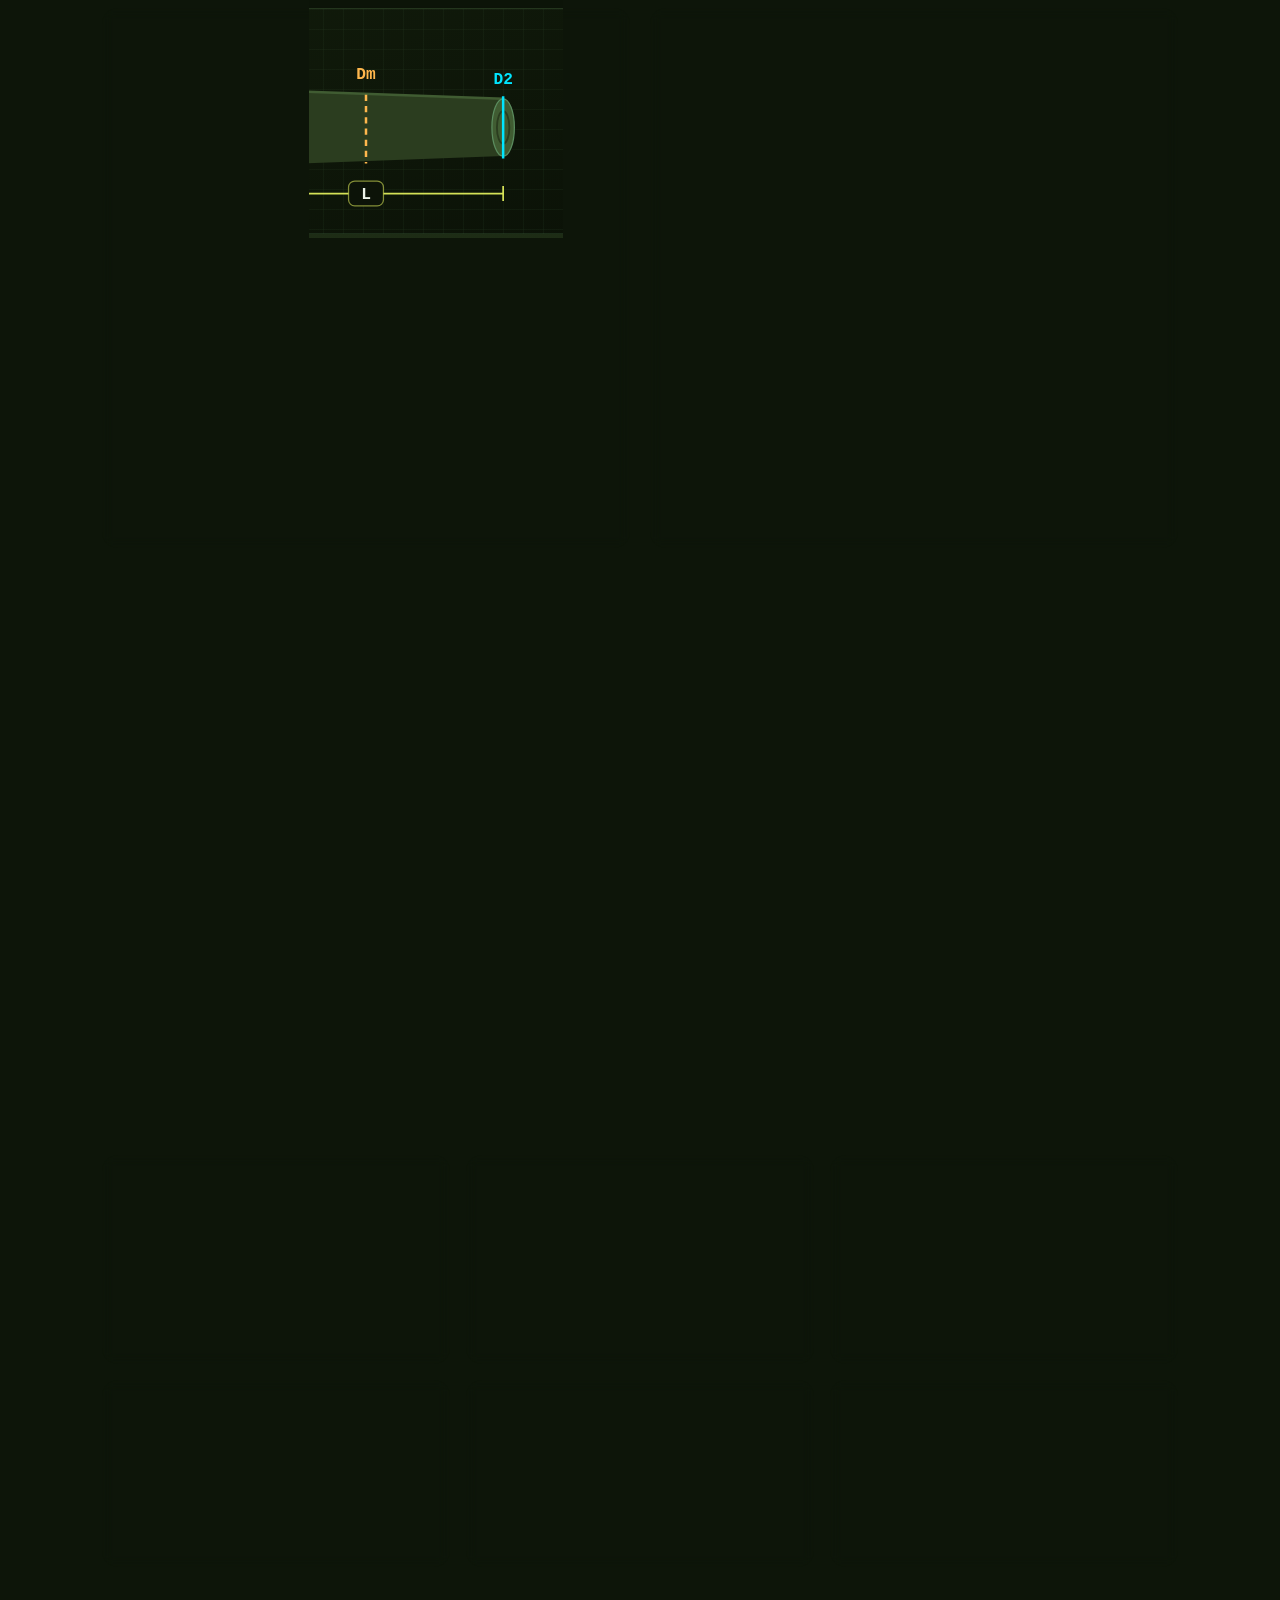
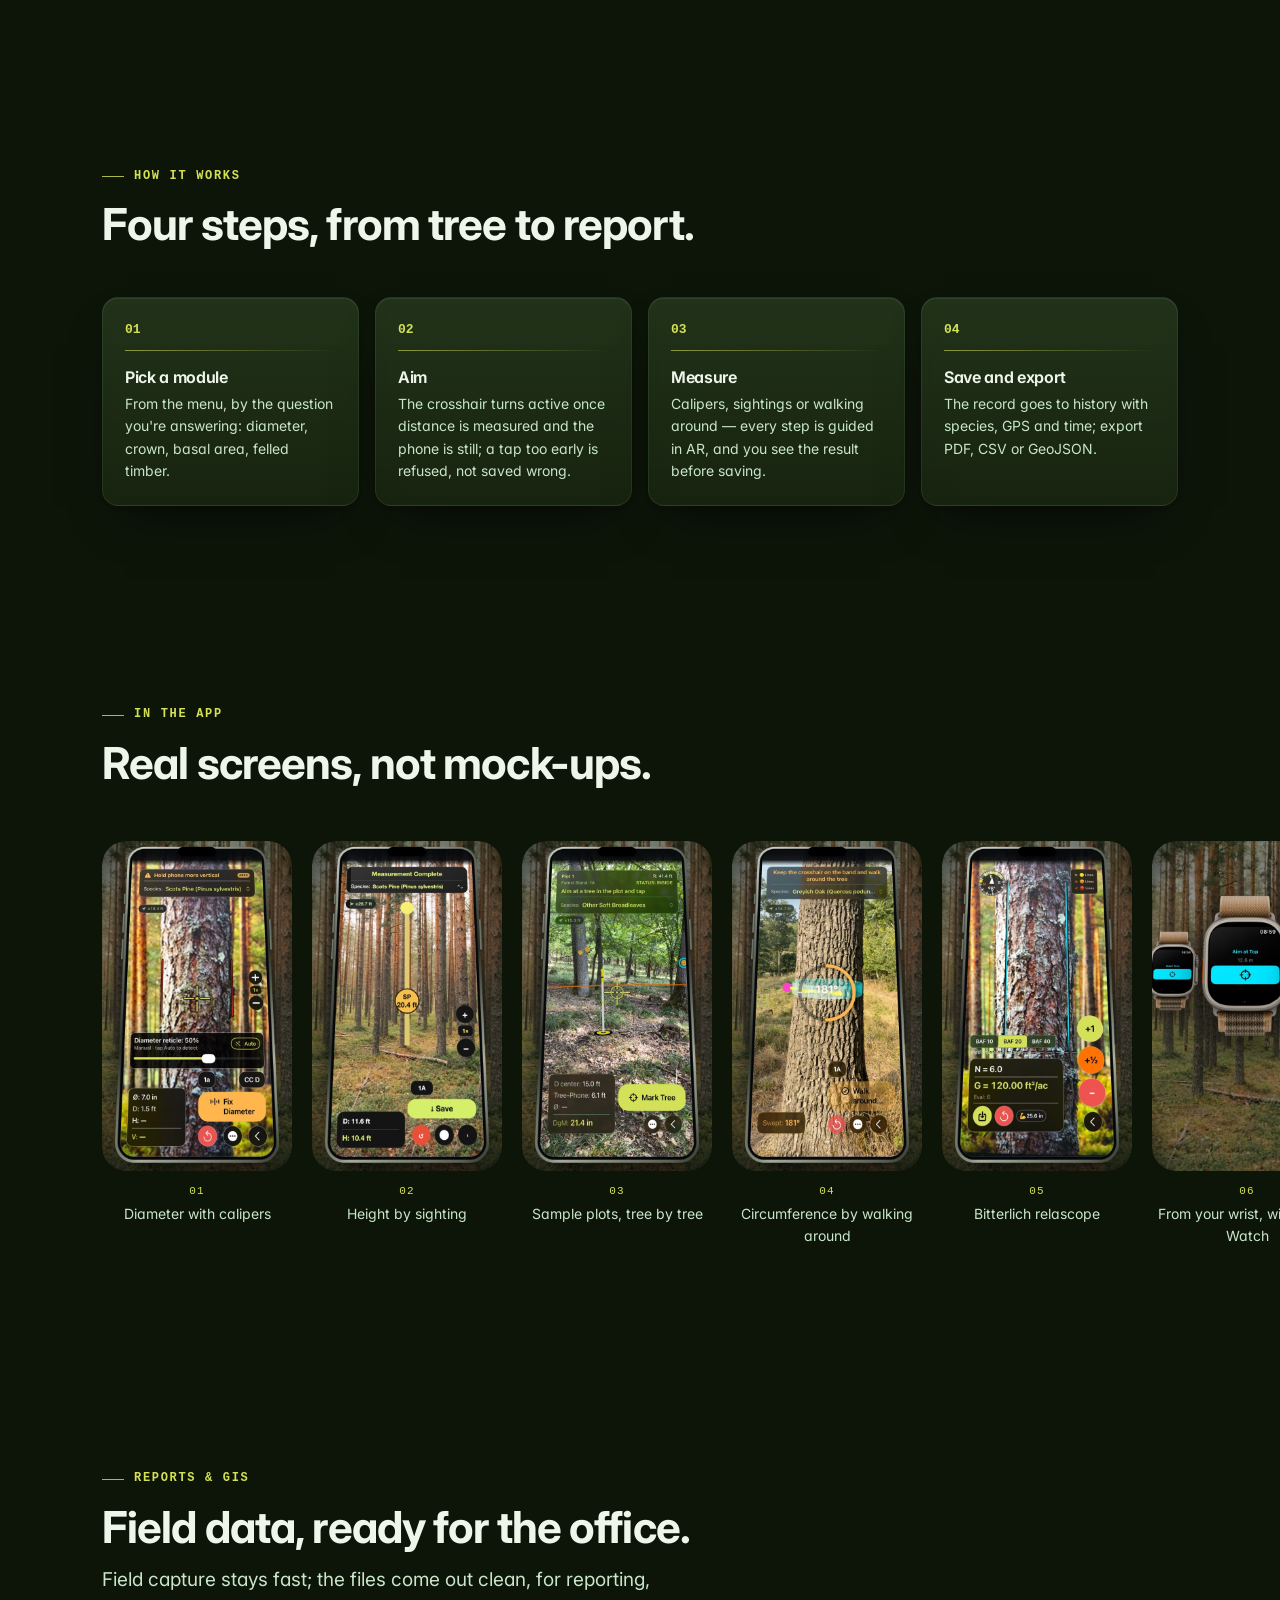
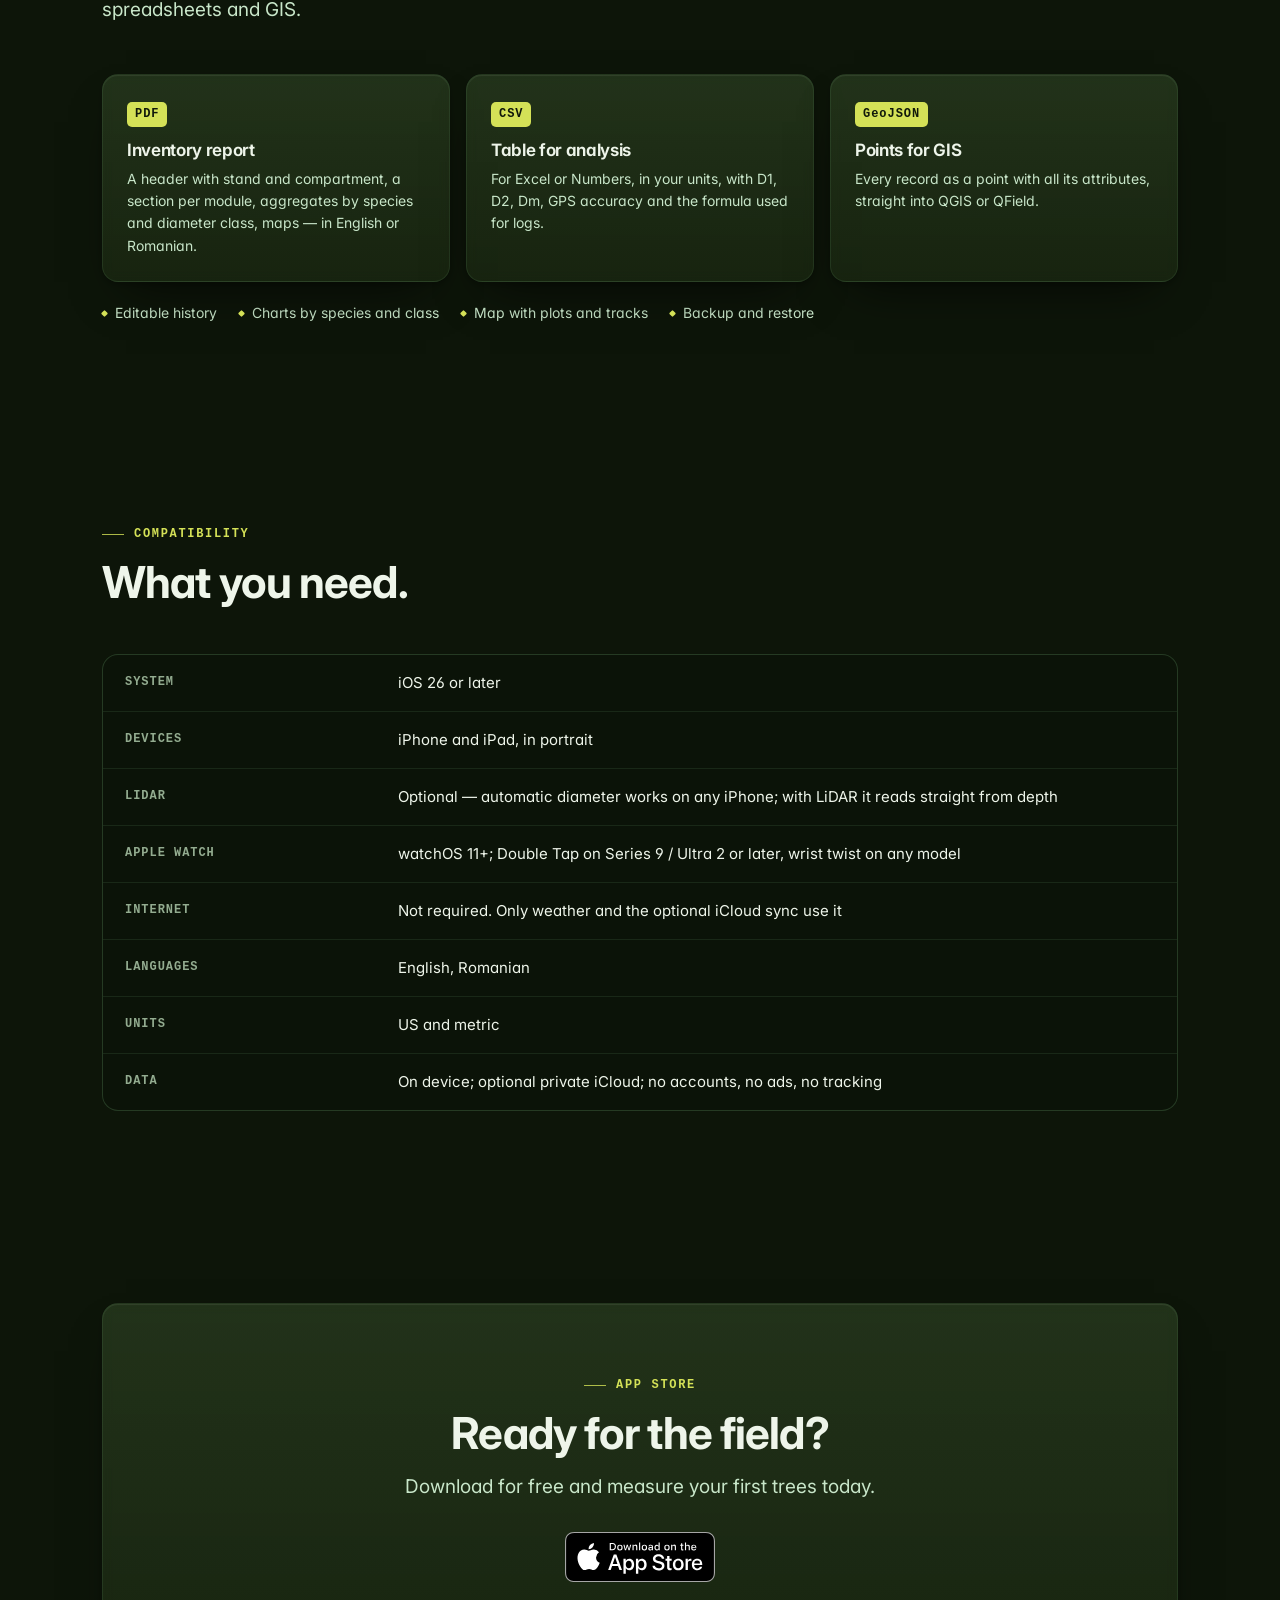
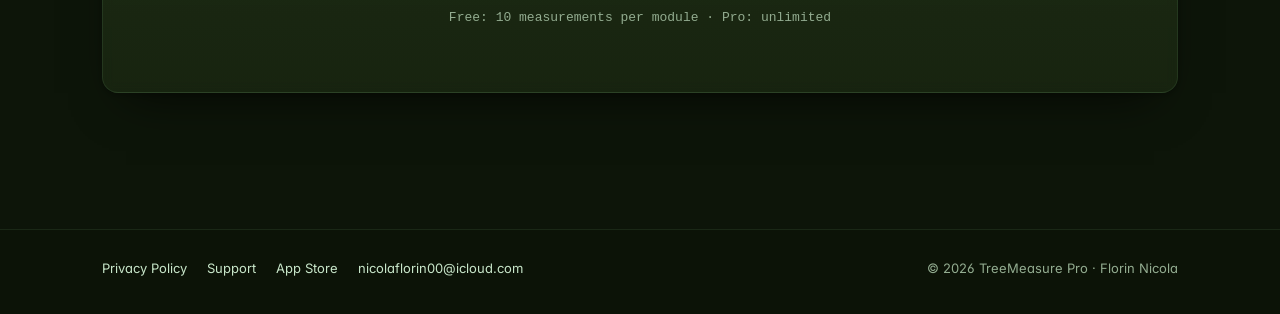
==== commit e0a697e1: "Site: text corectat — cerințele din teren, brațele clupei, Imperial Co-Authored-By: Claude Sonnet 4." ====
--- a/index.html
+++ b/index.html
@@ -367,7 +367,7 @@
     <div class="container">
       <div class="section-head reveal">
         <p class="eyebrow">Module</p>
-        <h2 class="h-section">Opt module, grupate pe întrebarea de teren.</h2>
+        <h2 class="h-section">Opt module, grupate pe cerințele din teren.</h2>
         <p class="lead">Ca în meniul aplicației: fiecare rând răspunde la aceeași întrebare cu două unelte — una pentru cazul obișnuit, una pentru cazul în care prima nu ajunge.</p>
       </div>
 
@@ -378,7 +378,7 @@
             <div class="module-fig"><svg viewBox="0 0 320 180" role="img" aria-label="Calipere pe marginile trunchiului, banda la cota diametrului și vizarea bazei și a vârfului"><use href="#ill-inventory" width="320" height="180"/></svg></div>
             <div class="module-body">
               <div class="module-title"><h3>Inventar</h3><span class="tag any">Orice iPhone · LiDAR opțional</span></div>
-              <p>Diametru, înălțime și volum pe arbore, cu specia și clasa de calitate — arbore după arbore, numerotat pe unitatea amenajistică.</p>
+              <p>Diametru, înălțime și volum pe arbore, cu specia și clasa de calitate — arbore după arbore, numerotat pe fiecare unitate amenajistică.</p>
               <ul class="module-list">
                 <li>Calipere pe trunchi, așezate automat pe margini; pe iPhone-urile cu LiDAR diametrul vine direct din adâncime</li>
                 <li>D1 + D2 pentru trunchiuri ovale, cu media salvată corect</li>
@@ -392,7 +392,7 @@
             <div class="module-fig"><svg viewBox="0 0 320 180" role="img" aria-label="Vedere de sus: traseu neregulat în jurul trunchiului și cerc potrivit pe punctele de scoarță"><use href="#ill-circumference" width="320" height="180"/></svg></div>
             <div class="module-body">
               <div class="module-title"><h3>Circumferință</h3><span class="tag any">Orice iPhone, fără LiDAR</span></div>
-              <p>Pentru arborii prea groși pentru calipere: ancorezi un punct pe scoarță și înconjori trunchiul.</p>
+              <p>Pentru arborii prea groși pentru brațele clupei: ancorezi un punct pe scoarță și înconjori trunchiul.</p>
               <ul class="module-list">
                 <li>Cercul se potrivește pe punctele de scoarță, nu pe traseul tău — nu trebuie să mergi pe un cerc perfect</li>
                 <li>Solul se măsoară la baza arborelui, deci cota de măsurare e reală, iar reperul de 1,30 m e desenat pe trunchi</li>
@@ -469,7 +469,7 @@
       </div>
 
       <div class="group reveal">
-        <div class="group-head"><span class="group-idx">04</span><h3 class="group-title">Lemn doborât și teren</h3><span class="group-q">Ce iese din pădure, și pe unde?</span></div>
+        <div class="group-head"><span class="group-idx">04</span><h3 class="group-title">Bușteni</h3><span class="group-q">Ce iese din pădure, și pe unde?</span></div>
         <div class="modules">
           <article class="card module">
             <div class="module-fig"><svg viewBox="0 0 320 180" role="img" aria-label="Buștean cu diametrele la capete și la mijloc și lungimea între capete"><use href="#ill-log" width="320" height="180"/></svg></div>
@@ -514,7 +514,7 @@
         <div class="card feature"><svg class="f-ico" aria-hidden="true"><use href="#i-offline"/></svg><h3>Fără semnal</h3><p>Măsurătorile, calculele și exporturile rulează pe telefon. Sincronizarea iCloud între dispozitivele tale e opțională.</p></div>
         <div class="card feature"><svg class="f-ico" aria-hidden="true"><use href="#i-pin"/></svg><h3>GPS și hartă</h3><p>Fiecare arbore e salvat cu coordonate și precizia fixului; piețele și traseele sesiunilor de inventar apar pe hartă.</p></div>
         <div class="card feature"><svg class="f-ico" aria-hidden="true"><use href="#i-leaf"/></svg><h3>154 de specii</h3><p>124 de specii europene cu tabelele de volum românești, 30 de specii nord-americane cu Schumacher-Hall, plus speciile tale.</p></div>
-        <div class="card feature"><svg class="f-ico" aria-hidden="true"><use href="#i-ruler"/></svg><h3>Metric sau SUA</h3><p>cm, m, m³, m²/ha sau in, ft, ft³, ft²/ac; clase de calitate românești sau clase de coroană USFS.</p></div>
+        <div class="card feature"><svg class="f-ico" aria-hidden="true"><use href="#i-ruler"/></svg><h3>Metric sau Imperial</h3><p>cm, m, m³, m²/ha sau in, ft, ft³, ft²/ac; clase de calitate românești sau clase de coroană USFS.</p></div>
         <div class="card feature"><svg class="f-ico" aria-hidden="true"><use href="#i-oval"/></svg><h3>Trunchiuri ovale</h3><p>Două diametre perpendiculare, cu media rotunjită corect; pas de rotunjire de 1 sau 2 cm (½ sau 1 in).</p></div>
         <div class="card feature"><svg class="f-ico" aria-hidden="true"><use href="#i-bolt"/></svg><h3>Scurtături și Siri</h3><p>Deschizi direct un modul din Comenzi rapide, cu Siri sau de pe butonul de acțiune.</p></div>
         <div class="card feature"><svg class="f-ico" aria-hidden="true"><use href="#i-archive"/></svg><h3>Backup și fotografii</h3><p>Copie de siguranță a bazei, restaurare verificată și fotografii atașate înregistrărilor.</p></div>
@@ -586,7 +586,7 @@
           <dt>Apple Watch</dt><dd>watchOS 11+; Double Tap pe Series 9 / Ultra 2 sau mai nou, răsucirea pe orice model</dd>
           <dt>Internet</dt><dd>Nu e necesar. Îl folosesc doar vremea și sincronizarea iCloud, opțională</dd>
           <dt>Limbi</dt><dd>Română, engleză</dd>
-          <dt>Unități</dt><dd>Metric și SUA</dd>
+          <dt>Unități</dt><dd>Metric și Imperial</dd>
           <dt>Date</dt><dd>Pe dispozitiv; iCloud privat opțional; fără conturi, fără reclame, fără urmărire</dd>
         </dl>
       </div>
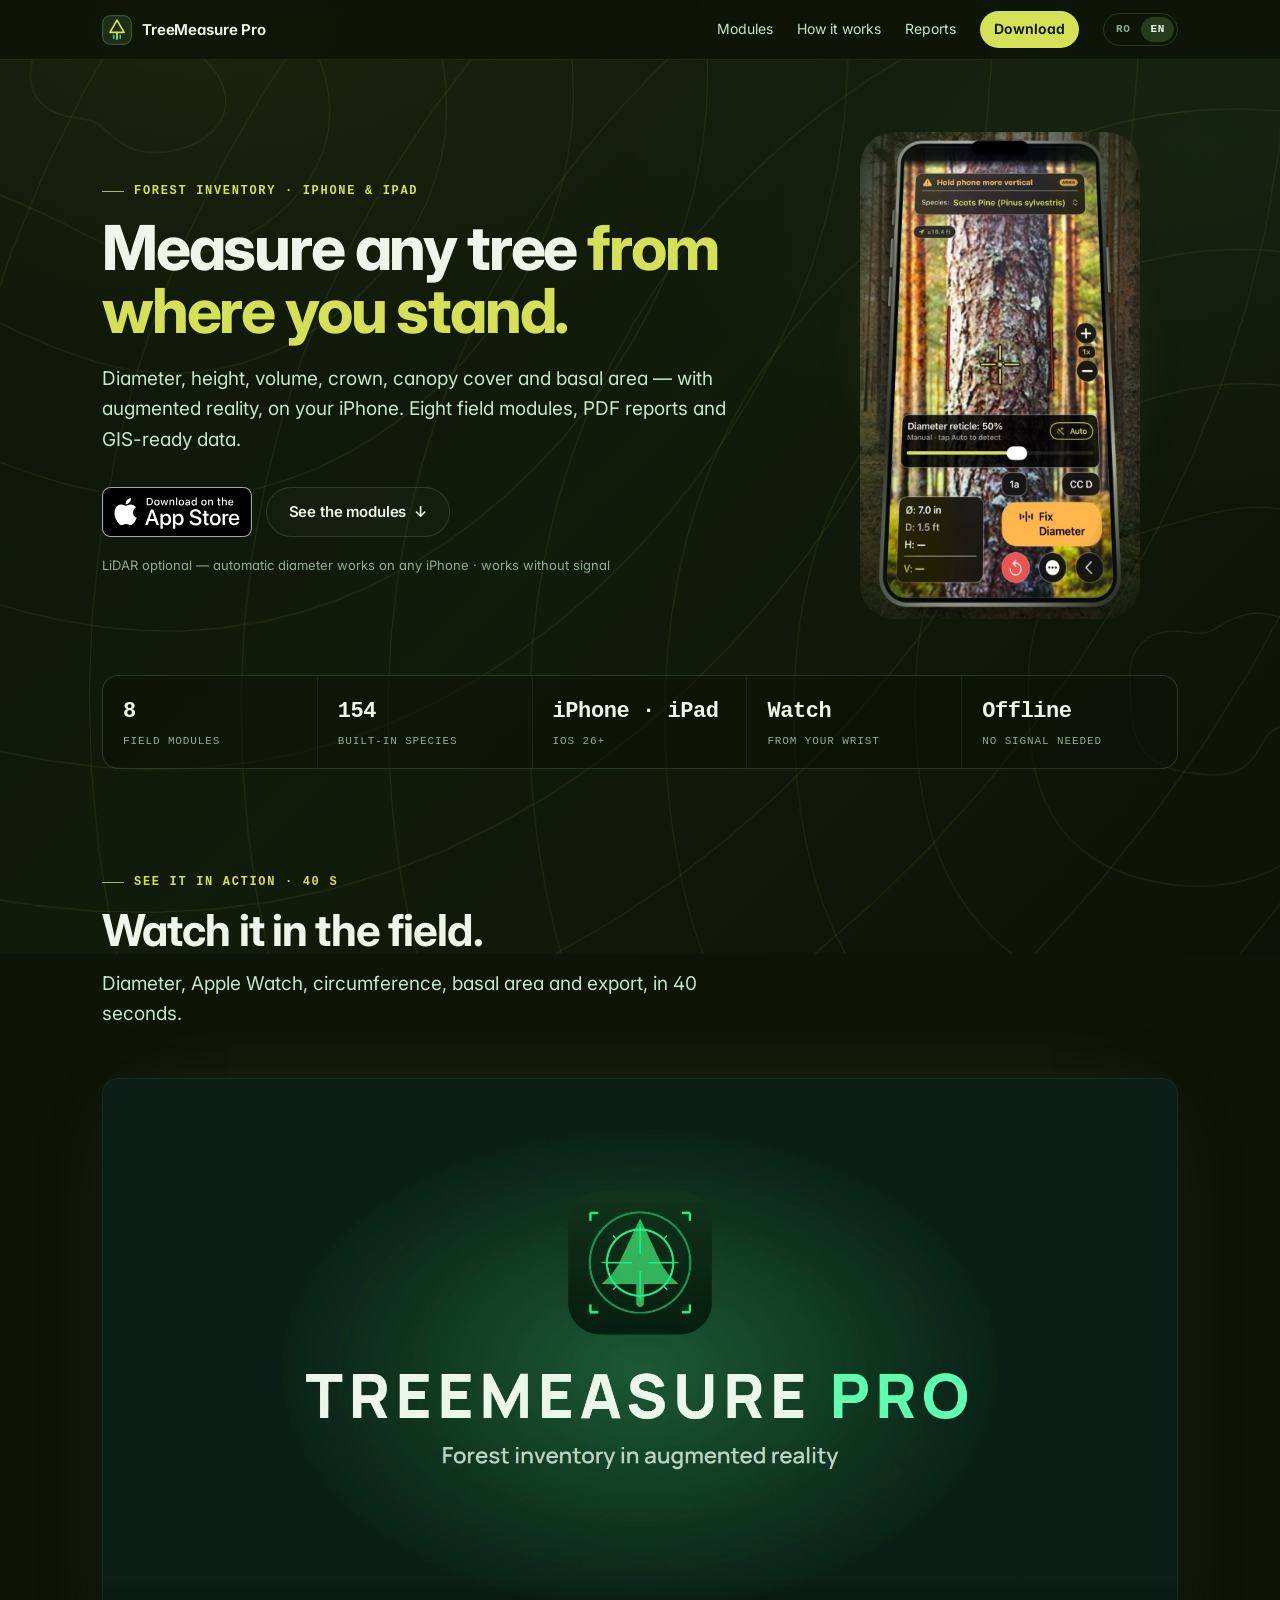
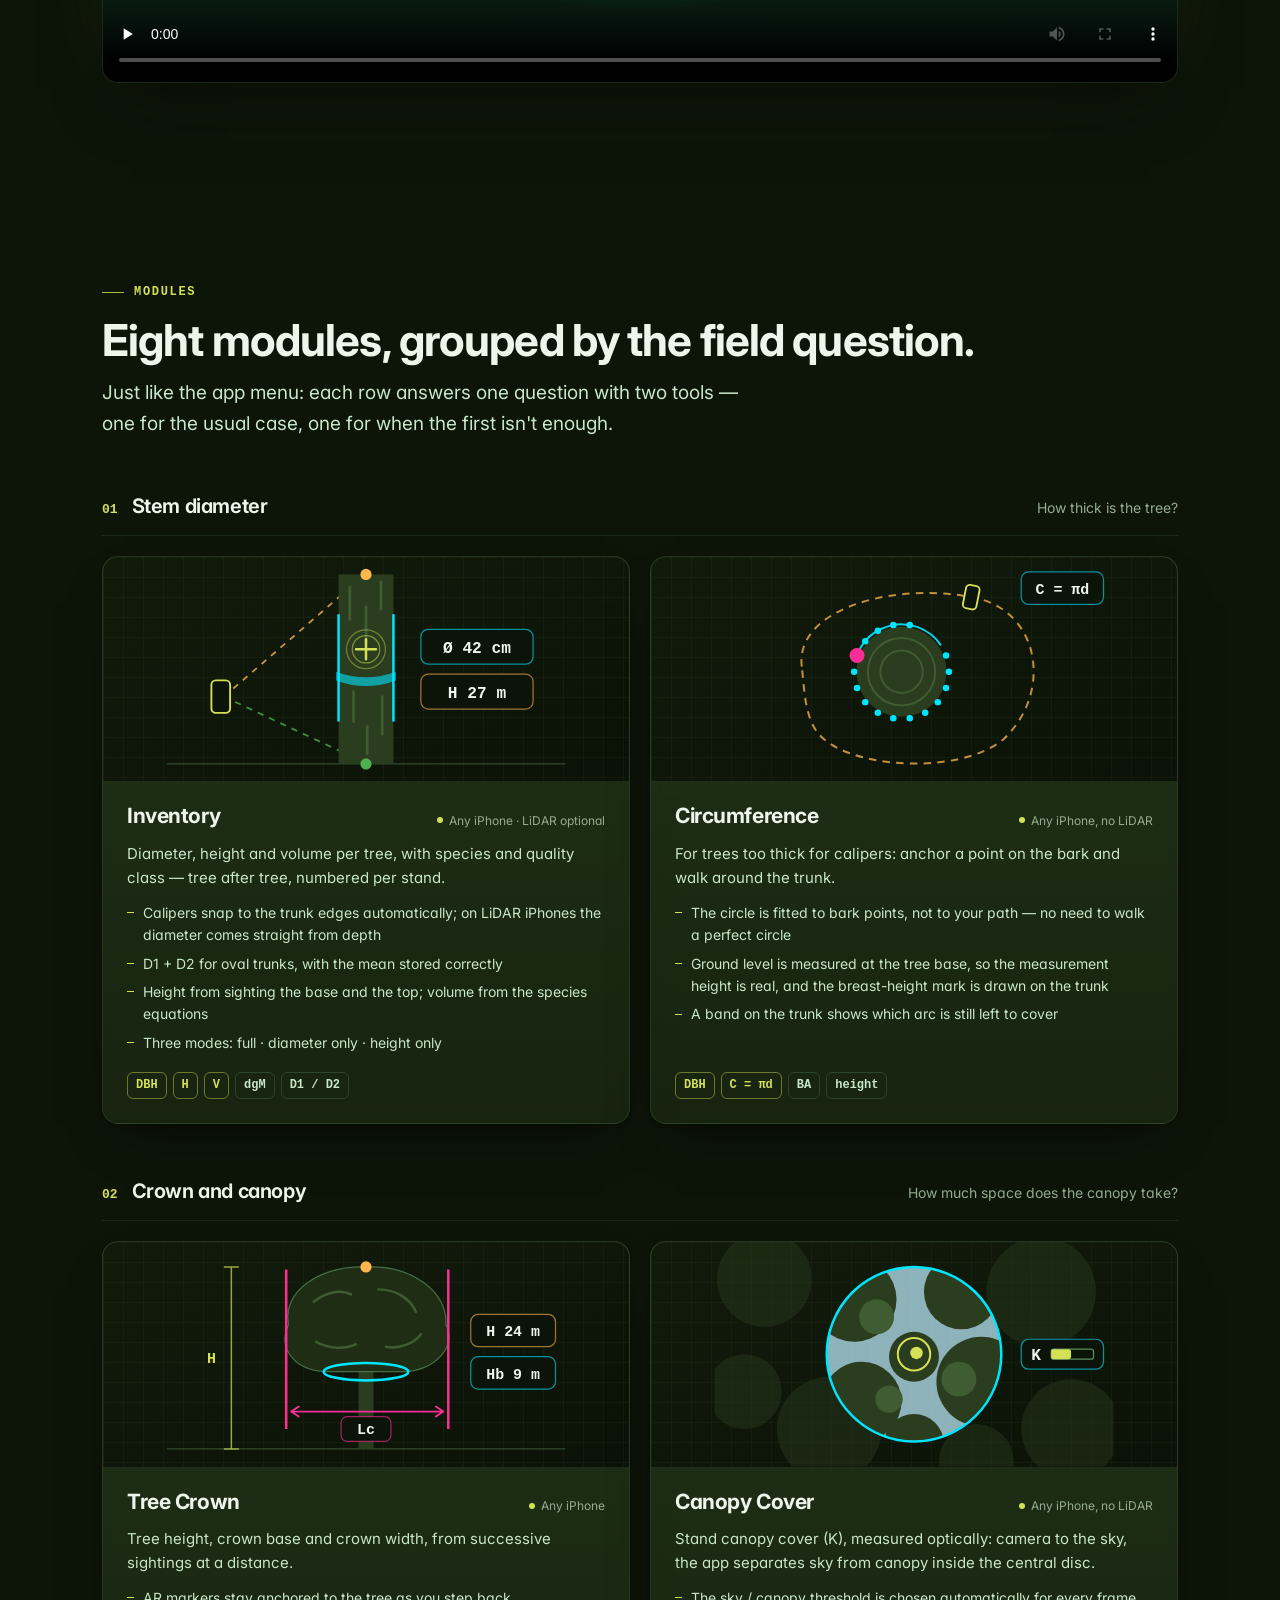
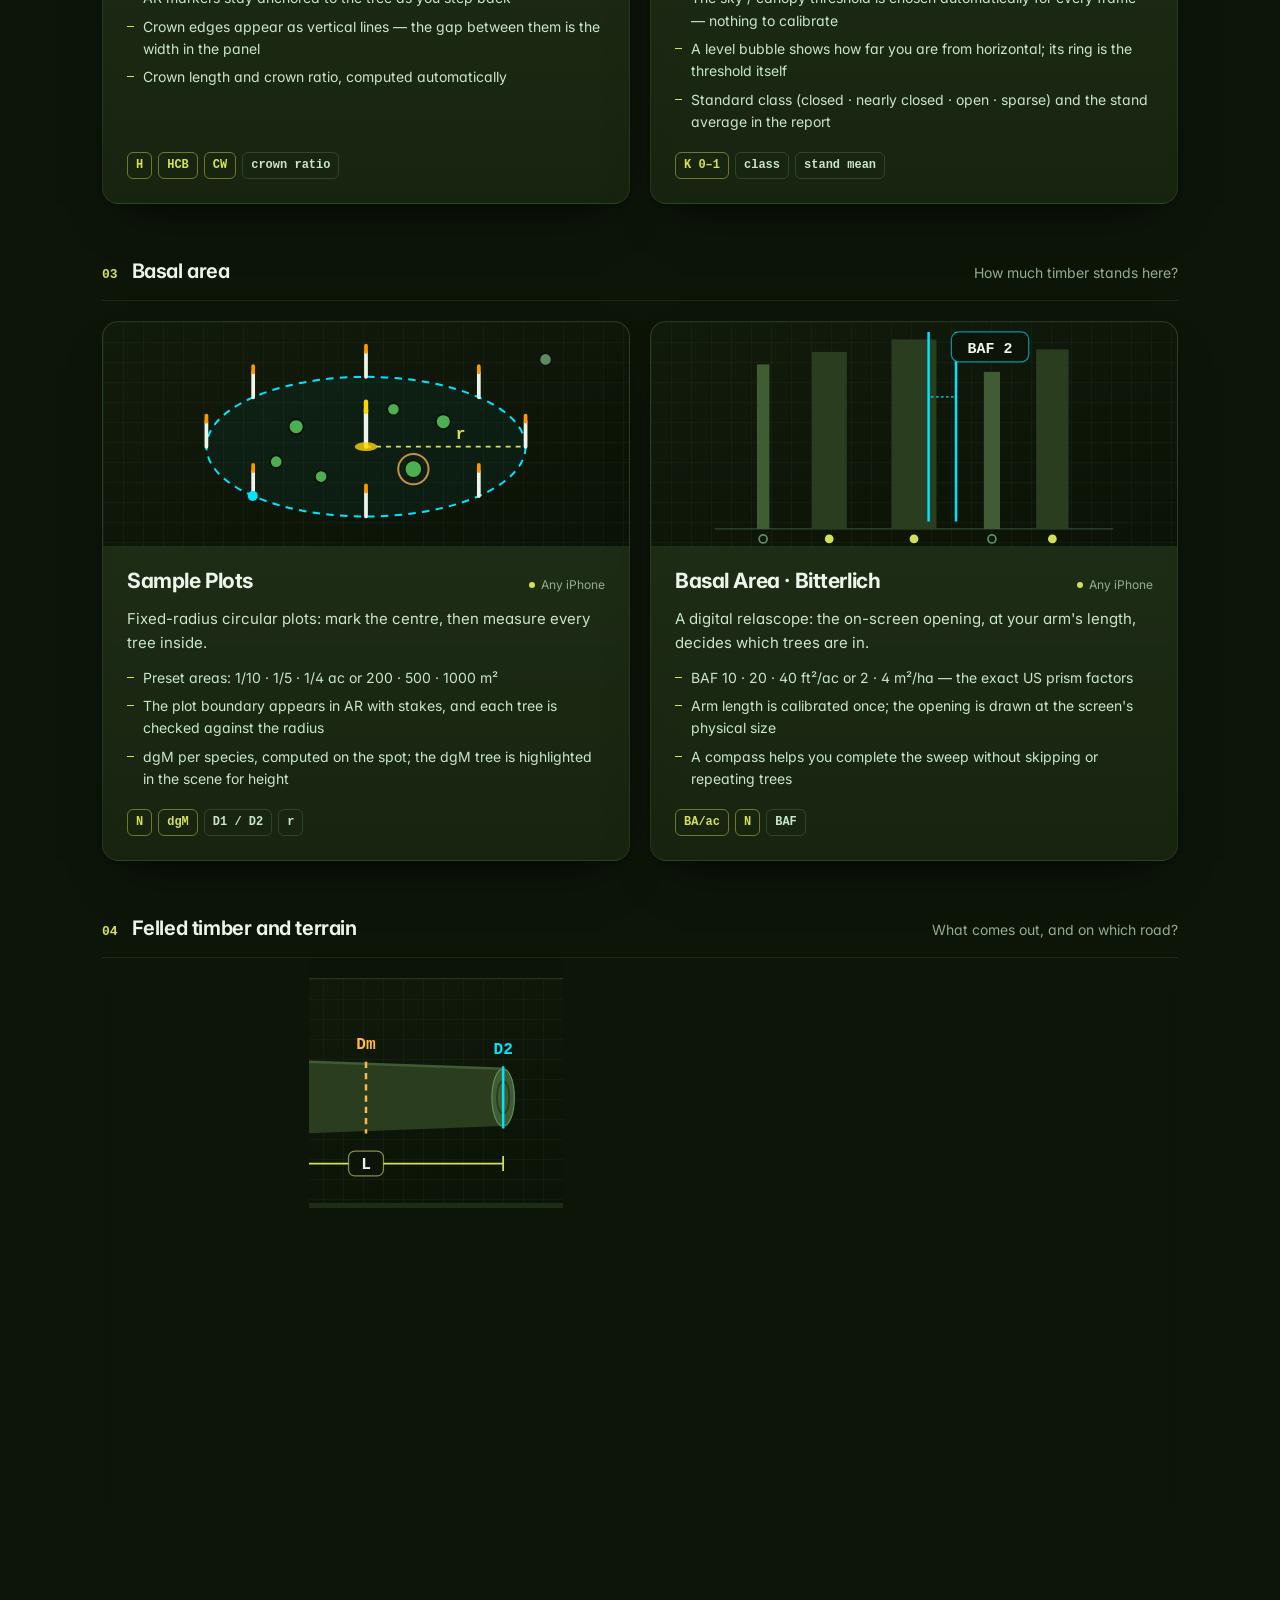
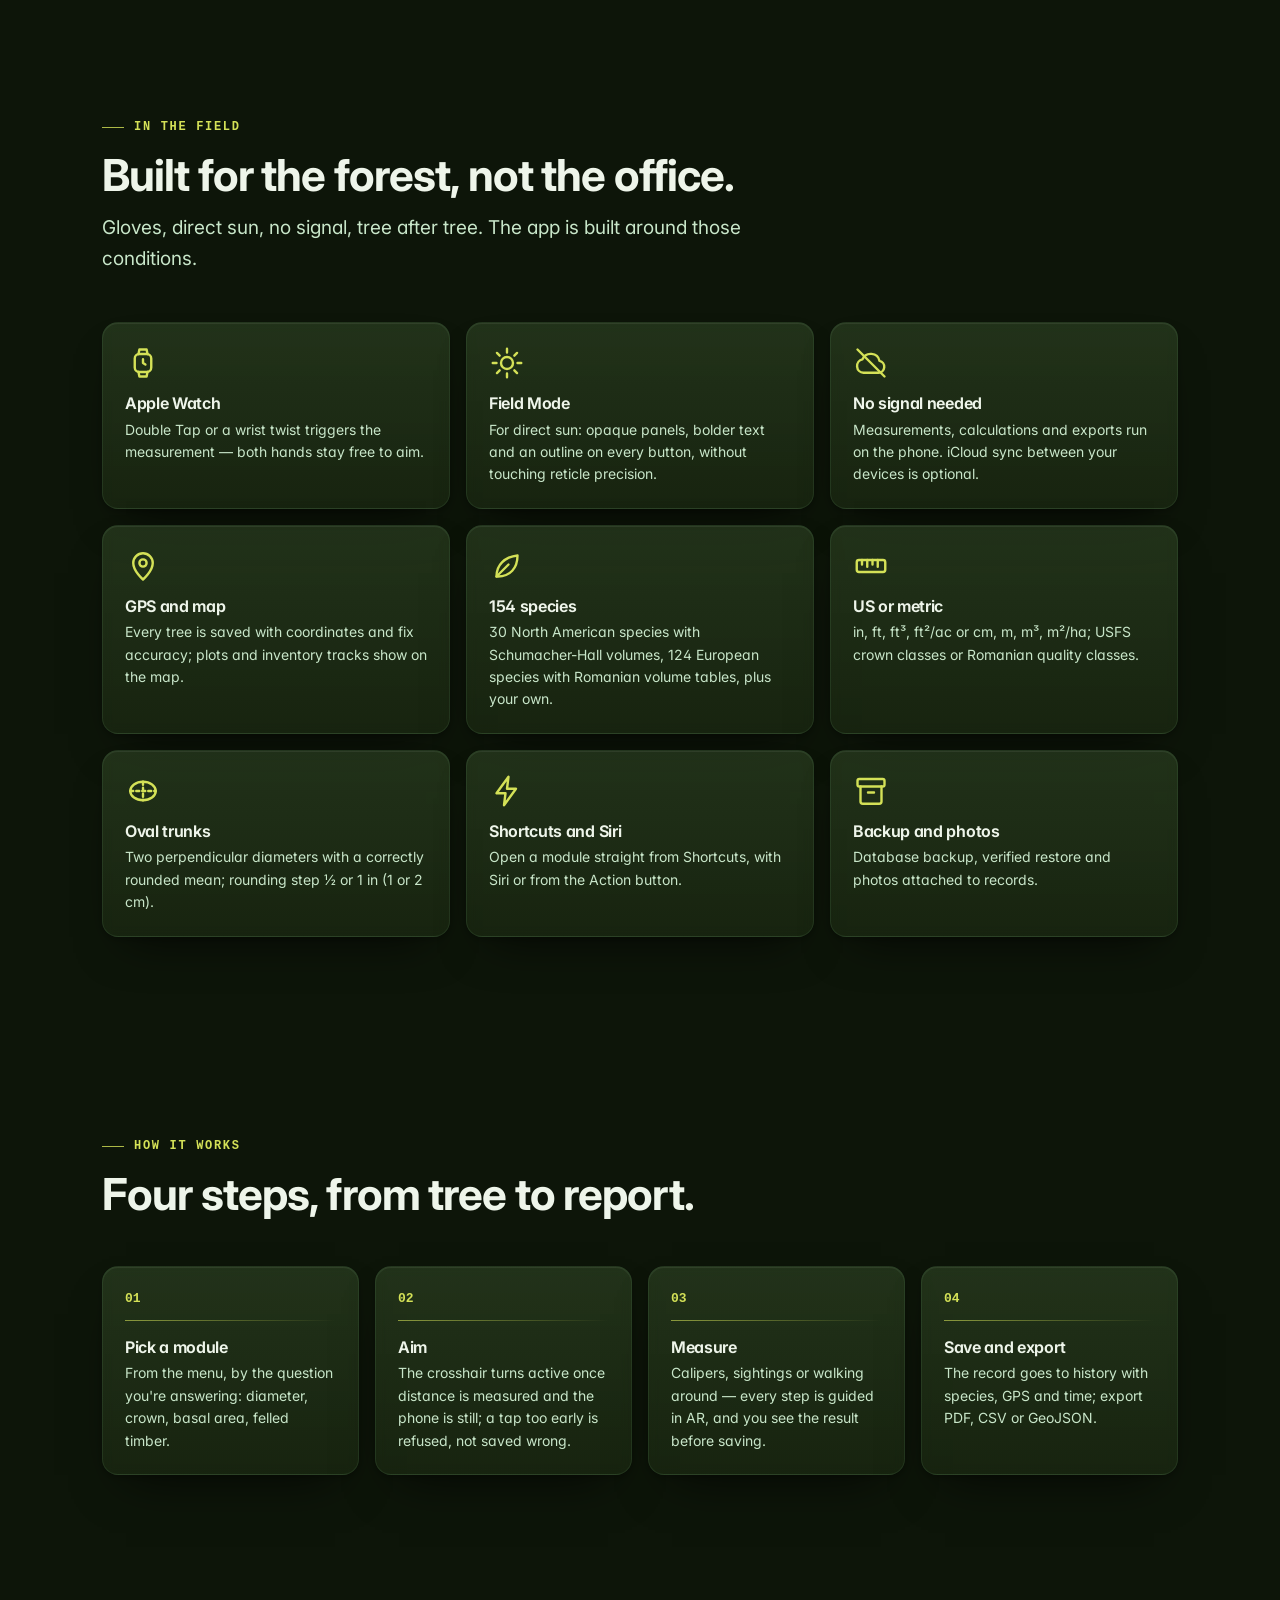
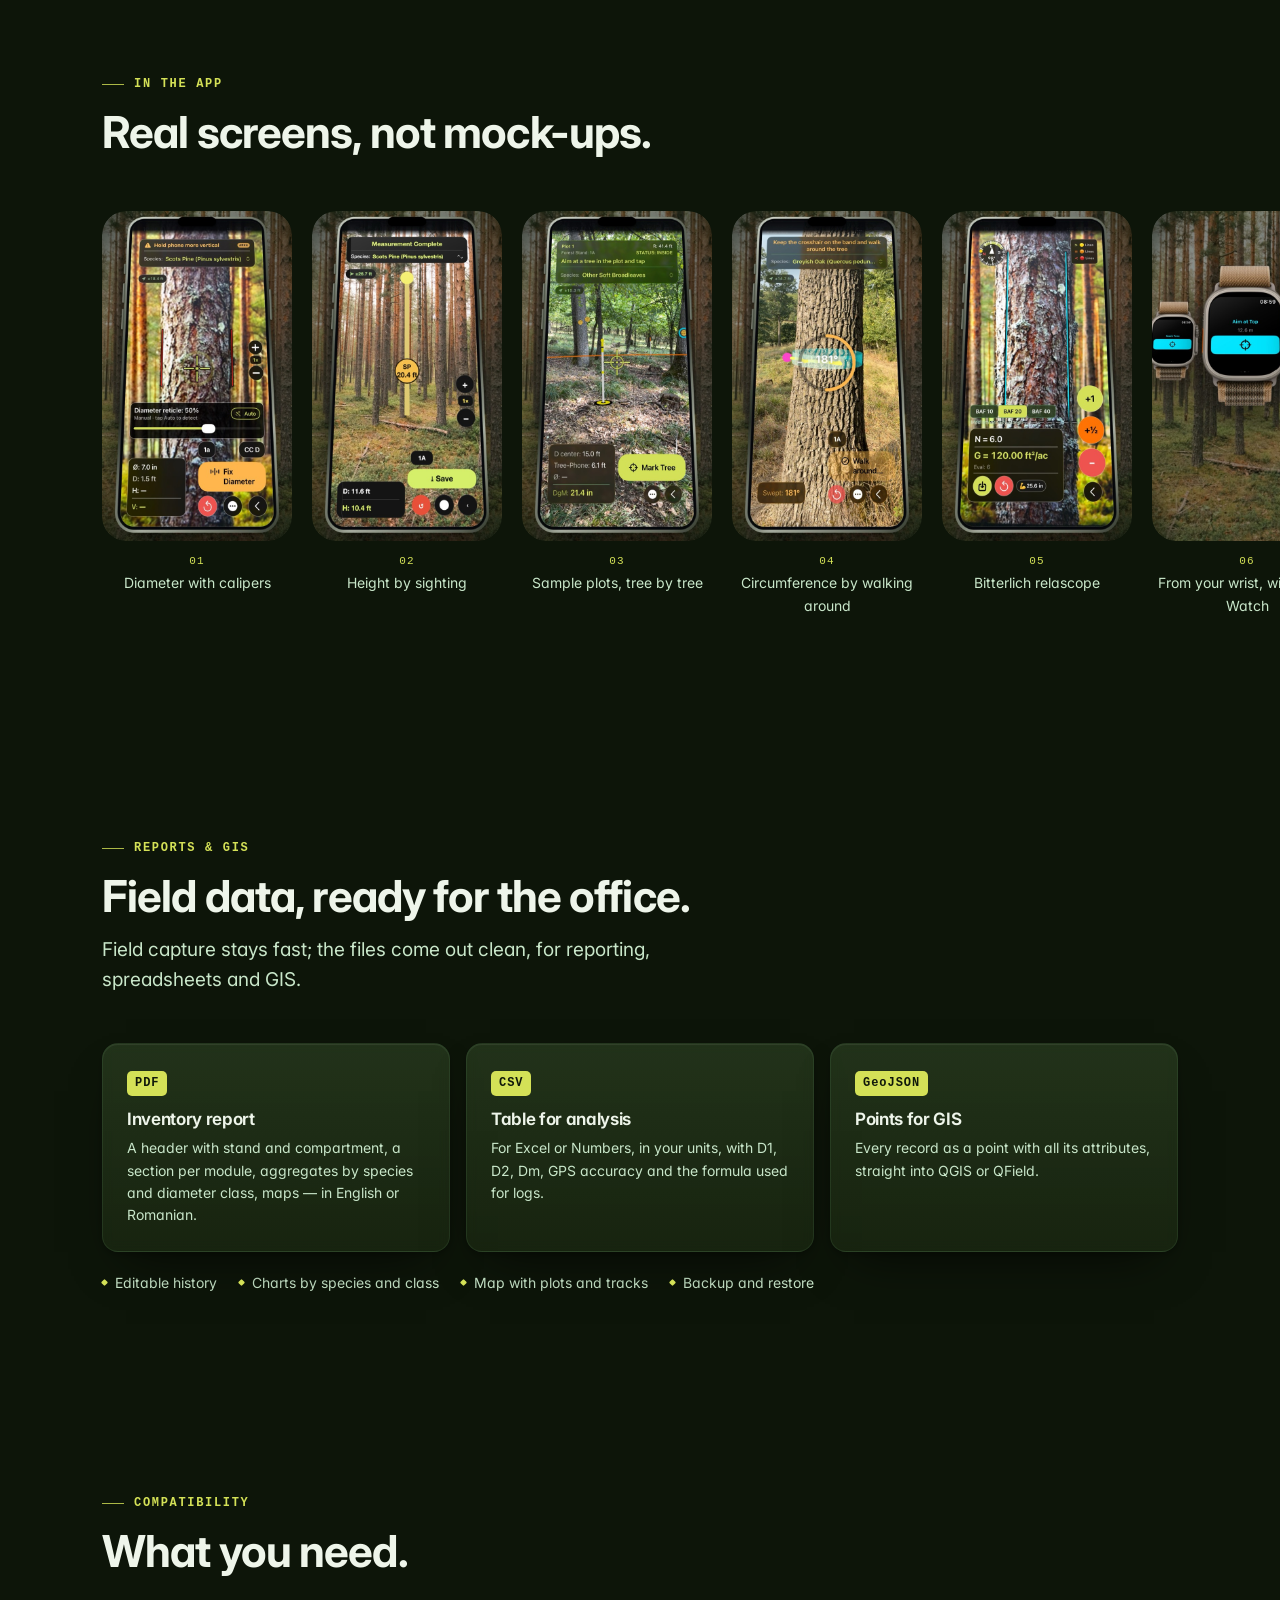
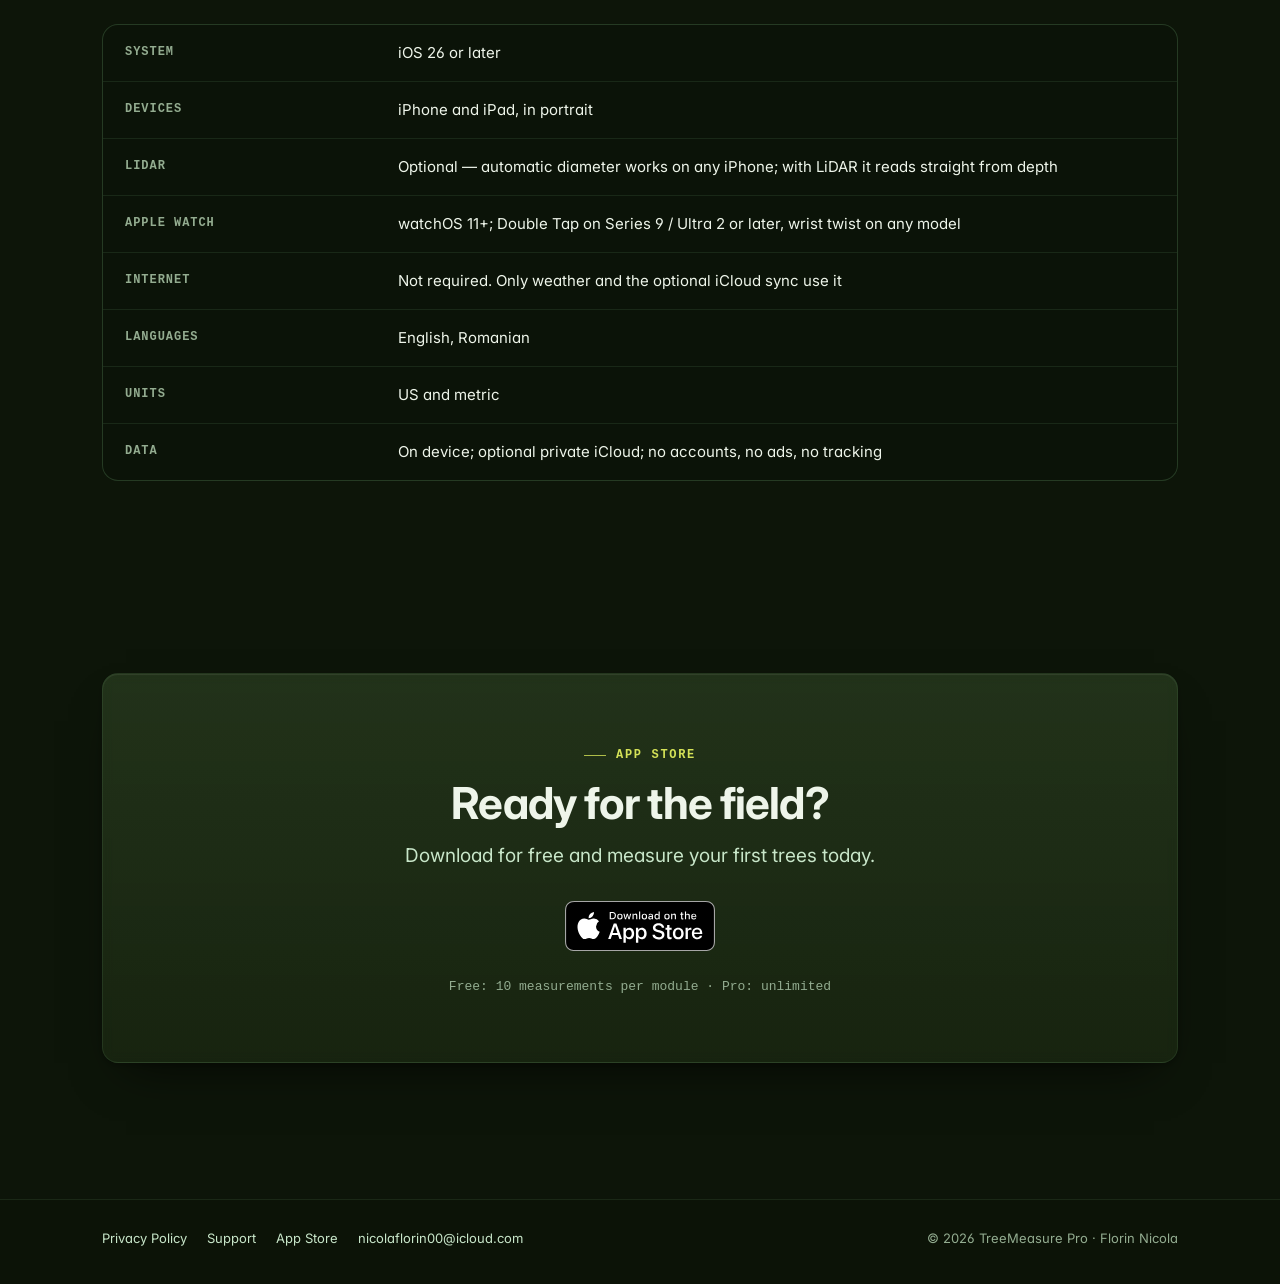
==== commit c7ecd83e: "Site: videoclipul de prezentare după hero, în ambele limbi Co-Authored-By: Claude Opus 5.5 <noreply@" ====
--- a/index.html
+++ b/index.html
@@ -363,6 +363,23 @@
     </div>
   </section>
 
+  <section class="section section-video" id="vro" aria-labelledby="vro-h">
+    <div class="container">
+      <div class="section-head reveal">
+        <p class="eyebrow">În acțiune · 40 s</p>
+        <h2 class="h-section" id="vro-h">Vezi-l pe teren.</h2>
+        <p class="lead">Diametru, Apple Watch, circumferință, suprafață de bază și export, în 40 de secunde. Videoclipul este în engleză.</p>
+      </div>
+      <figure class="video-frame reveal">
+        <video controls playsinline preload="none" width="1920" height="1080"
+               poster="assets/video/treemeasure-pro-en-poster.jpg"
+               aria-label="Prezentarea TreeMeasure Pro: diametru, Apple Watch, circumferință, suprafață de bază și export">
+          <source src="assets/video/treemeasure-pro-en.mp4" type="video/mp4">
+        </video>
+      </figure>
+    </div>
+  </section>
+
   <section class="section" id="fro">
     <div class="container">
       <div class="section-head reveal">
@@ -644,6 +661,23 @@
     </div>
   </section>
 
+  <section class="section section-video" id="ven" aria-labelledby="ven-h">
+    <div class="container">
+      <div class="section-head reveal">
+        <p class="eyebrow">See it in action · 40 s</p>
+        <h2 class="h-section" id="ven-h">Watch it in the field.</h2>
+        <p class="lead">Diameter, Apple Watch, circumference, basal area and export, in 40 seconds.</p>
+      </div>
+      <figure class="video-frame reveal">
+        <video controls playsinline preload="none" width="1920" height="1080"
+               poster="assets/video/treemeasure-pro-en-poster.jpg"
+               aria-label="TreeMeasure Pro overview: diameter, Apple Watch, circumference, basal area and export">
+          <source src="assets/video/treemeasure-pro-en.mp4" type="video/mp4">
+        </video>
+      </figure>
+    </div>
+  </section>
+
   <section class="section" id="fen">
     <div class="container">
       <div class="section-head reveal">
--- a/assets/site.css
+++ b/assets/site.css
@@ -360,6 +360,25 @@
 .gallery figcaption .num { display: block; font-size: 11px; color: var(--lime); letter-spacing: 0.1em; margin-bottom: 2px; }
 @media (min-width: 1164px) { .gallery { padding-left: calc((100vw - var(--maxw)) / 2 + 22px); padding-right: calc((100vw - var(--maxw)) / 2 + 22px); } }
 
+/* ── Video ──
+   Fără autoplay: are sunet și 17 MB, iar `preload="none"` nu descarcă nimic până la Play —
+   inclusiv pentru copia din limba ascunsă. */
+.section-video { padding-top: 56px; }
+.video-frame {
+  position: relative;
+  aspect-ratio: 16 / 9;
+  border: 1px solid var(--line-soft);
+  border-radius: var(--radius);
+  overflow: hidden;
+  background: var(--bg-0);
+  box-shadow:
+    inset 0 1px 0 rgba(232, 245, 233, 0.07),
+    0 32px 64px -28px rgba(0, 0, 0, 0.85),
+    0 0 90px -30px rgba(212, 225, 87, 0.16);
+}
+.video-frame video { display: block; width: 100%; height: 100%; object-fit: cover; background: var(--bg-0); }
+@media (max-width: 560px) { .section-video { padding-top: 32px; } .video-frame { border-radius: var(--radius-sm); } }
+
 /* ── Ieșiri ── */
 .outputs { display: grid; grid-template-columns: repeat(3, 1fr); gap: 16px; }
 @media (max-width: 860px) { .outputs { grid-template-columns: 1fr; } }
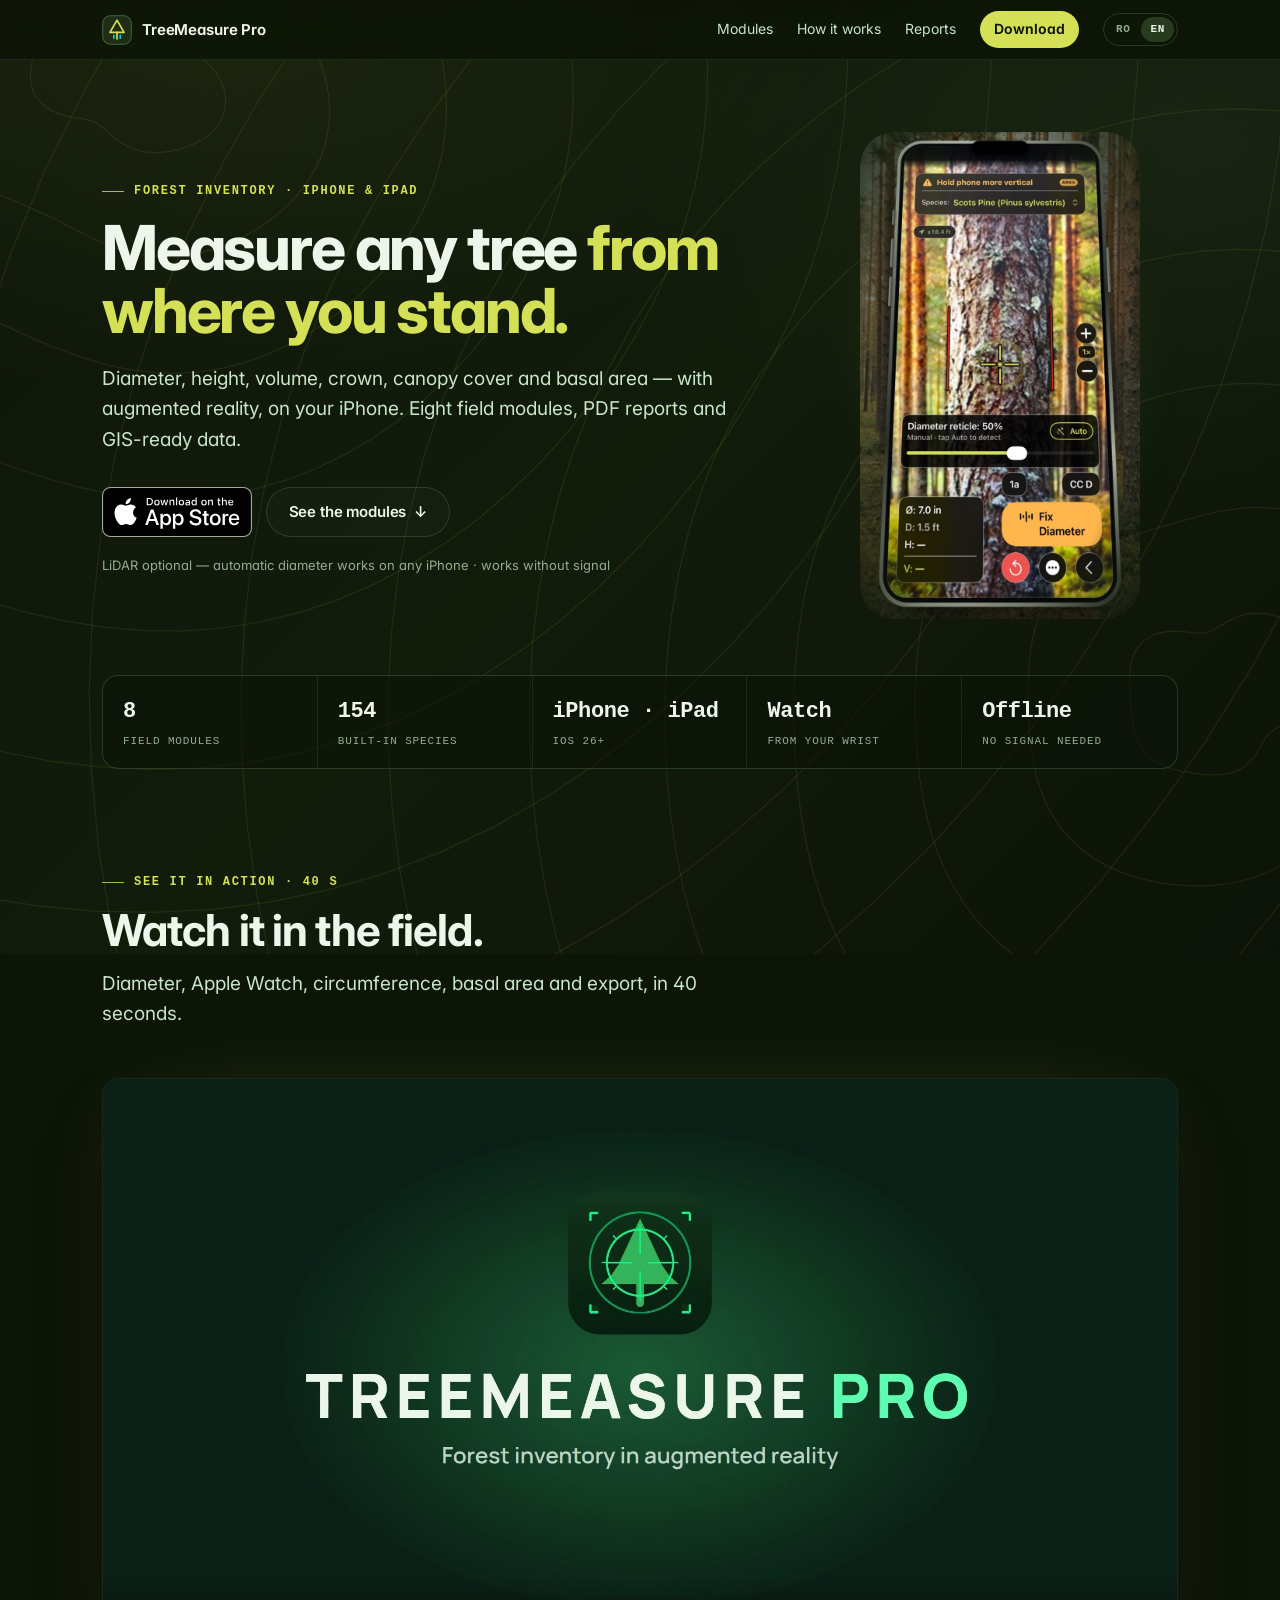
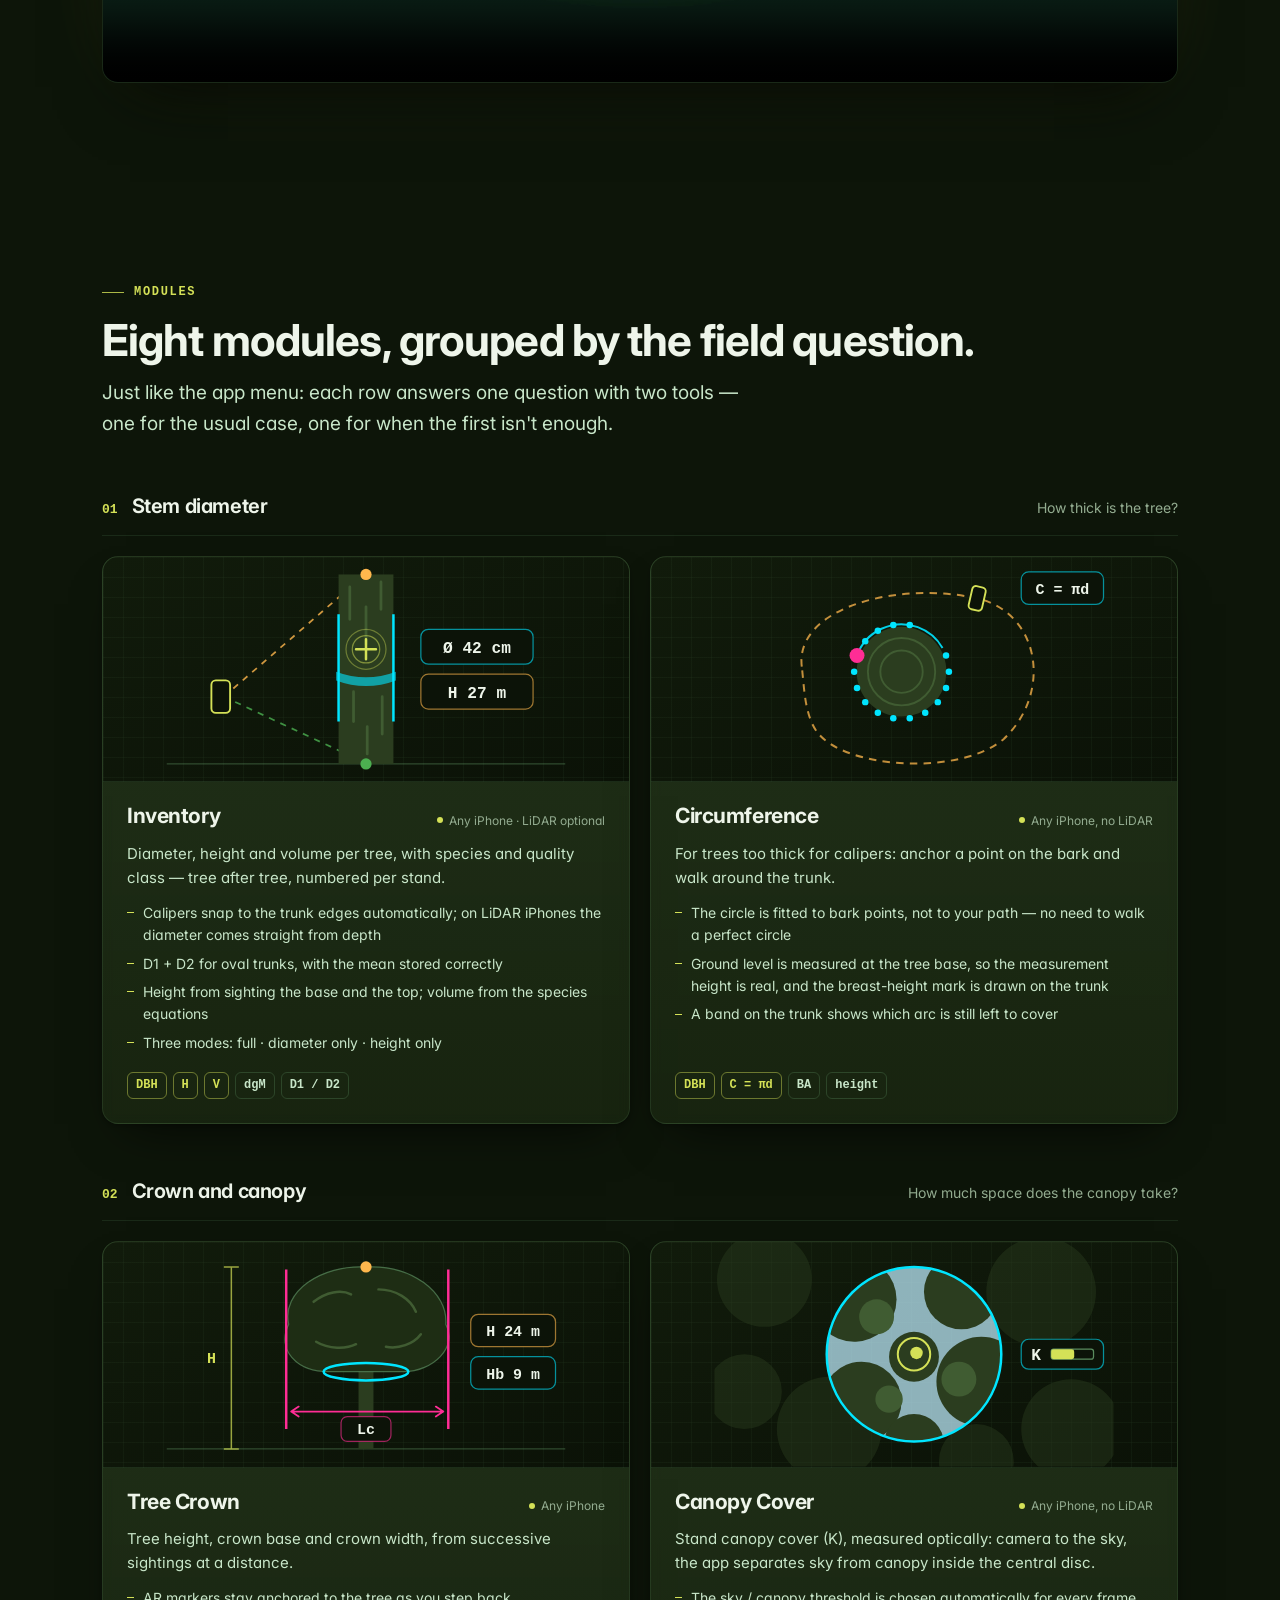
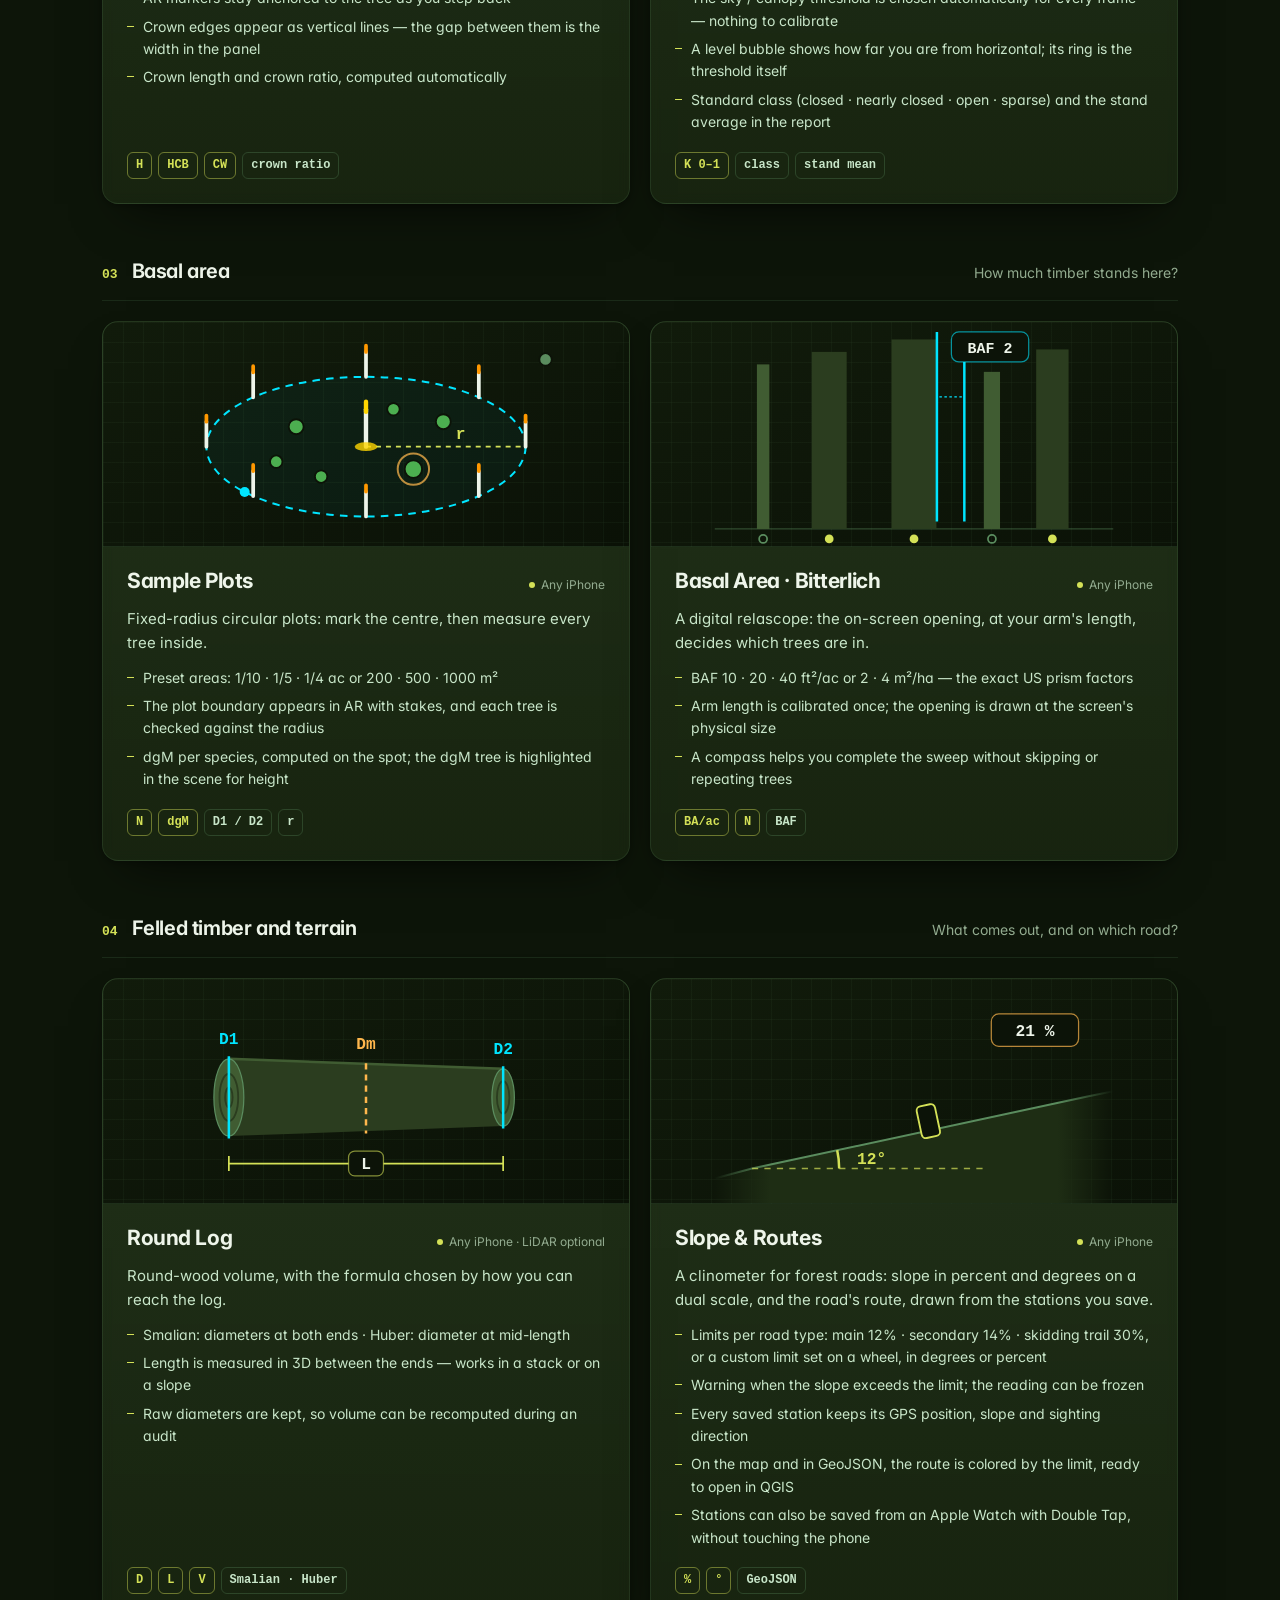
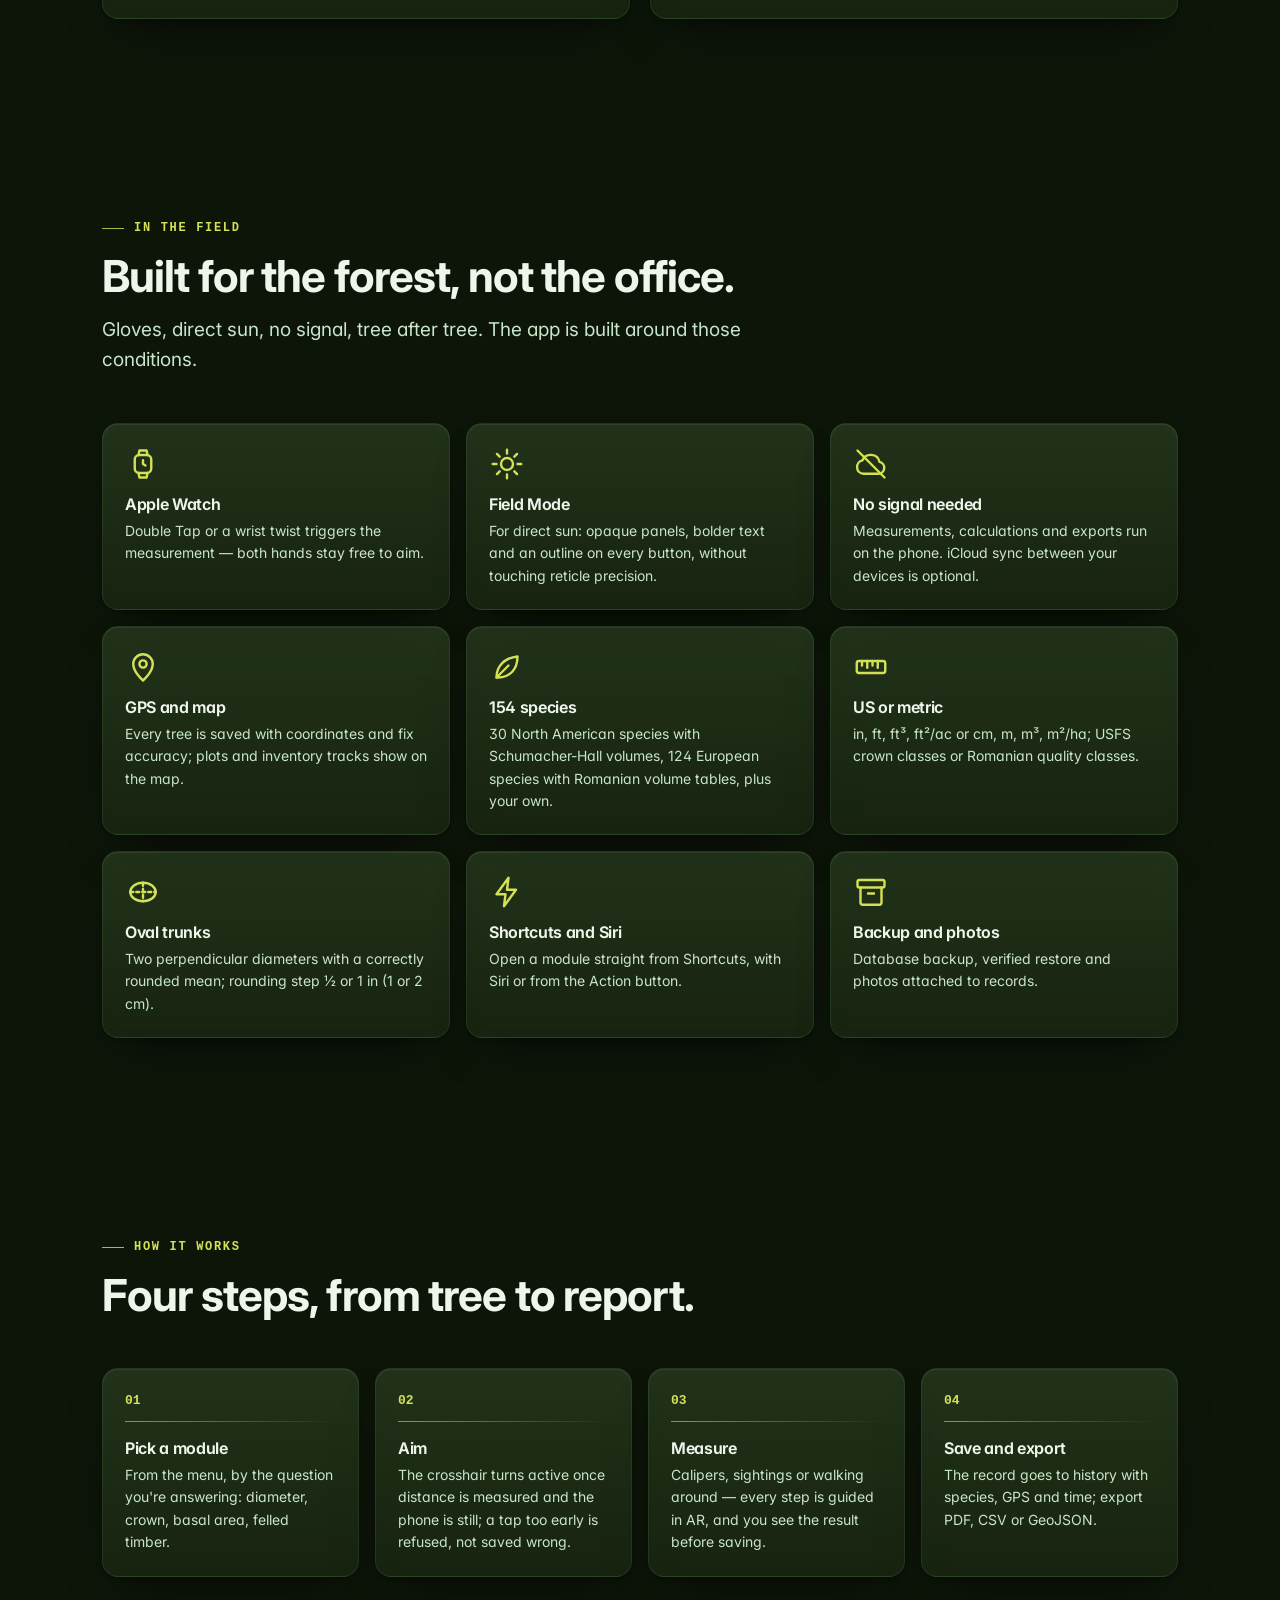
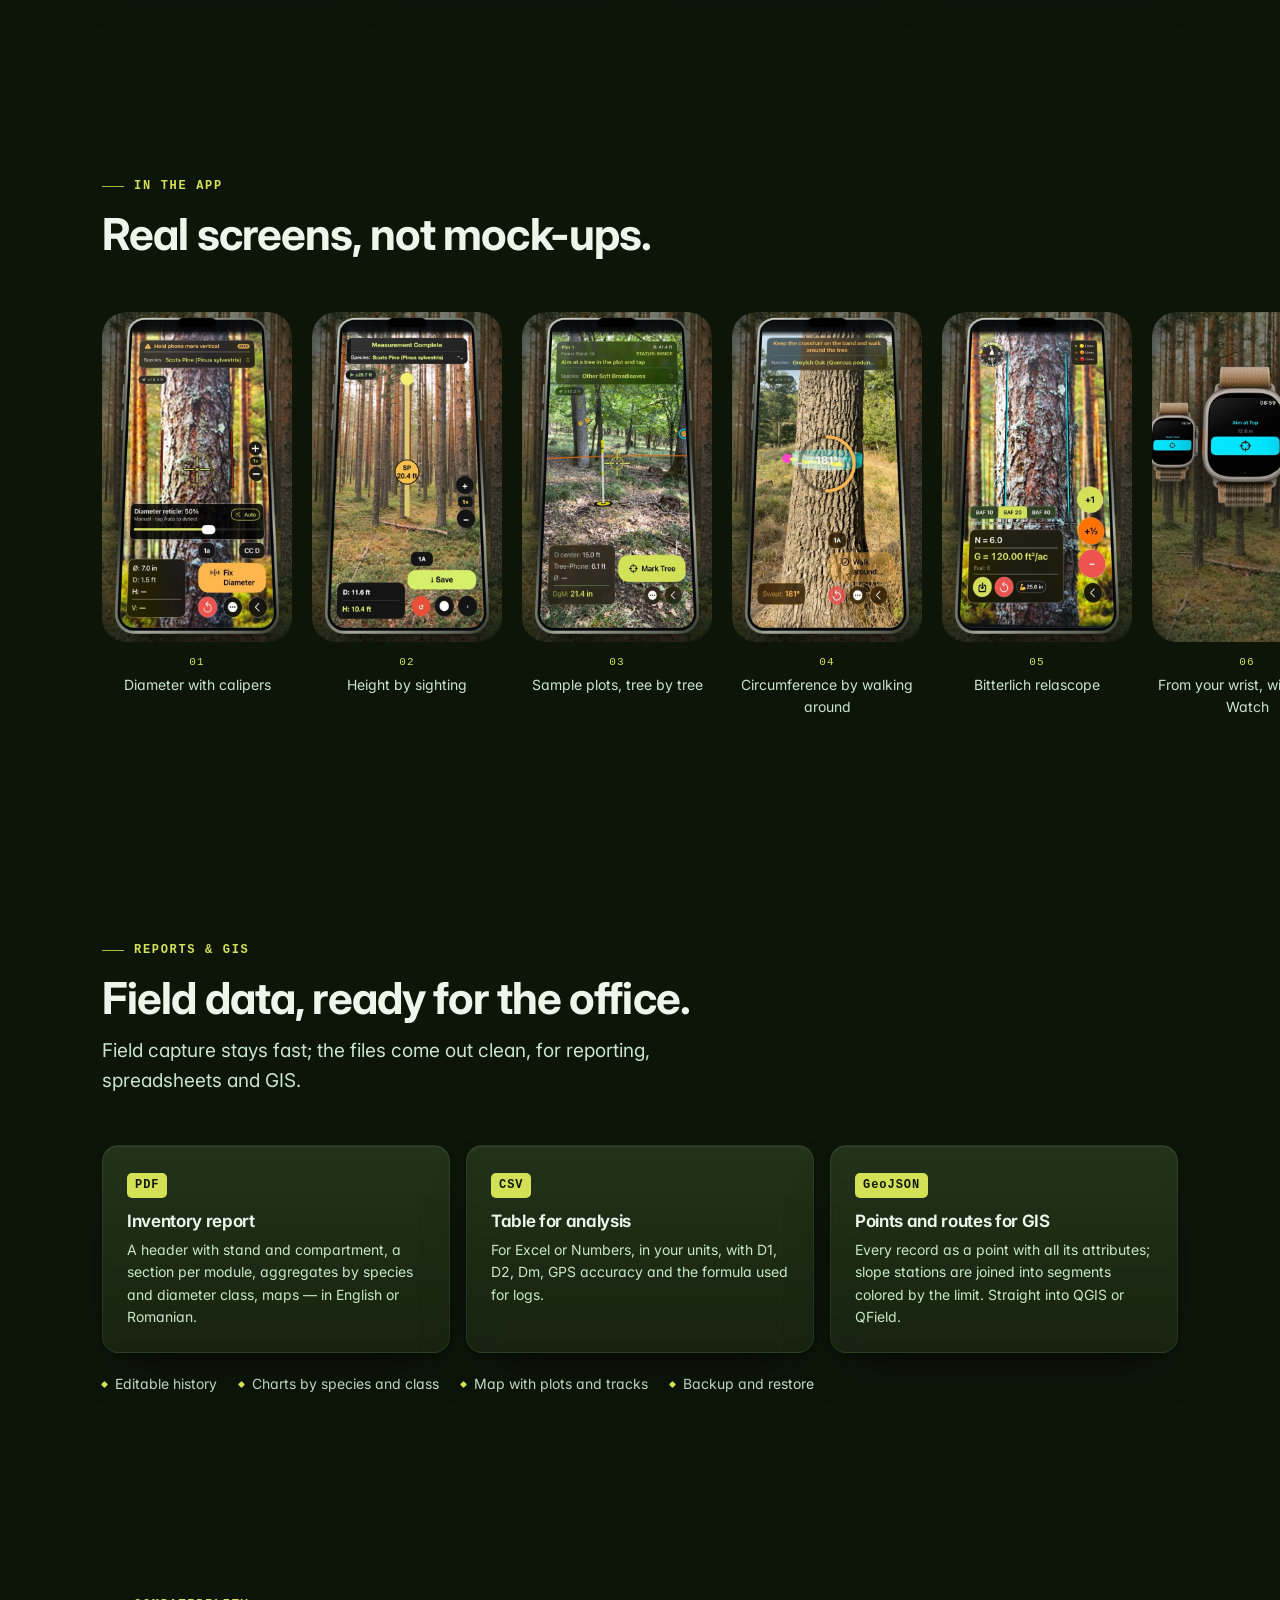
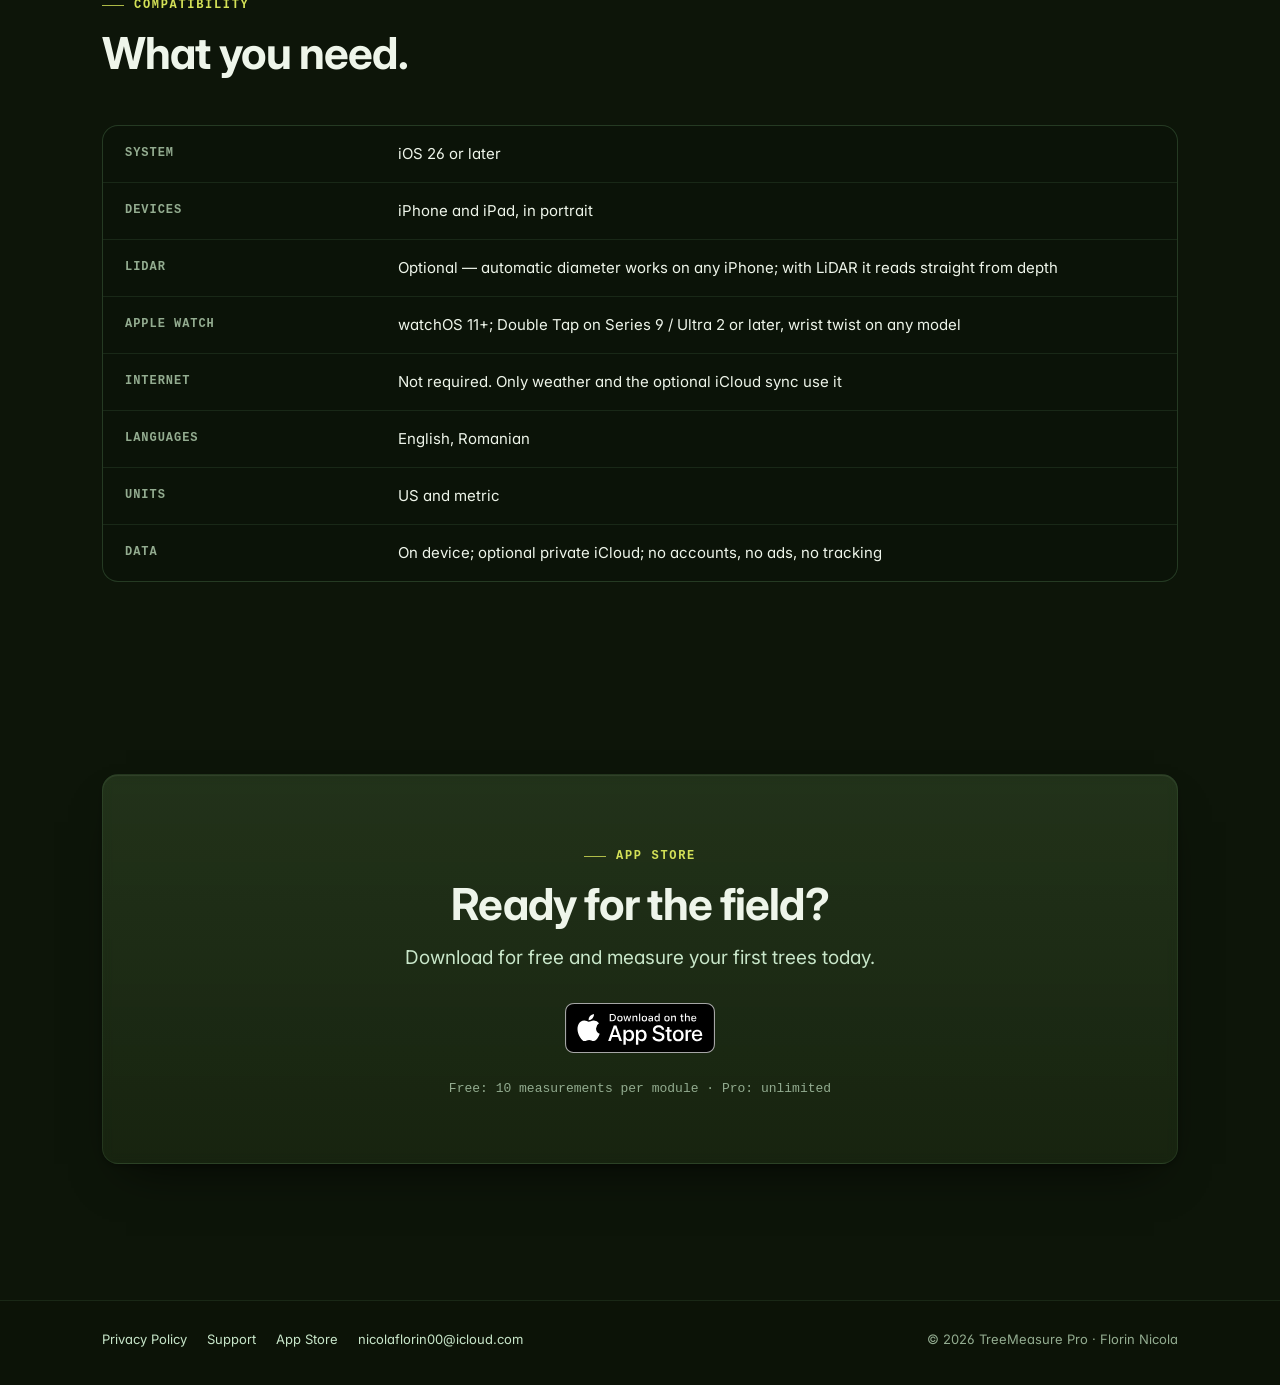
==== commit 0145fa35: "Site: „Pantă și trasee" — limita proprie, stațiile și traseele în GeoJSON Cardul modulului poartă nu" ====
--- a/index.html
+++ b/index.html
@@ -504,13 +504,16 @@
           <article class="card module">
             <div class="module-fig"><svg viewBox="0 0 320 180" role="img" aria-label="Pantă de teren cu unghiul față de orizontală și valoarea în procente"><use href="#ill-slope" width="320" height="180"/></svg></div>
             <div class="module-body">
-              <div class="module-title"><h3>Panta terenului</h3><span class="tag any">Orice iPhone</span></div>
-              <p>Clinometru pentru drumuri forestiere: panta în procente și în grade, pe o scală dublă.</p>
-              <ul class="module-list">
-                <li>Limite pe tipul de drum: principal 12 % · secundar 14 % · pistă 30 %</li>
+              <div class="module-title"><h3>Pantă și trasee</h3><span class="tag any">Orice iPhone</span></div>
+              <p>Clinometru pentru drumuri forestiere: panta în procente și în grade, pe o scală dublă, iar din stațiile salvate se desenează traseul drumului.</p>
+              <ul class="module-list">
+                <li>Limite pe tipul de drum: principal 12 % · secundar 14 % · pistă 30 %, sau o limită proprie aleasă pe roată, în grade ori în procente</li>
                 <li>Avertizare când panta depășește limita; citirea se poate bloca</li>
-              </ul>
-              <div class="chips"><span class="chip lime">%</span><span class="chip lime">°</span></div>
+                <li>Fiecare stație salvată păstrează poziția GPS, panta și direcția vizării</li>
+                <li>Pe hartă și în GeoJSON, traseul apare colorat după limită, gata de deschis în QGIS</li>
+                <li>Stația se poate salva și din Apple Watch, cu Double Tap, fără să atingi telefonul</li>
+              </ul>
+              <div class="chips"><span class="chip lime">%</span><span class="chip lime">°</span><span class="chip">GeoJSON</span></div>
             </div>
           </article>
         </div>
@@ -583,7 +586,7 @@
       <div class="outputs reveal">
         <div class="card output"><span class="fmt">PDF</span><h3>Raport de inventar</h3><p>Antet cu unitatea amenajistică și unitatea de producție, câte o secțiune pe fiecare modul, agregări pe specie și pe clase de diametru, hărți — în română sau engleză.</p></div>
         <div class="card output"><span class="fmt">CSV</span><h3>Tabel pentru analiză</h3><p>Pentru Excel sau Numbers, în unitățile tale, cu D1, D2, Dm, precizia GPS și formula folosită la bușteni.</p></div>
-        <div class="card output"><span class="fmt">GeoJSON</span><h3>Puncte pentru GIS</h3><p>Fiecare înregistrare ca punct cu toate atributele, direct în QGIS sau QField.</p></div>
+        <div class="card output"><span class="fmt">GeoJSON</span><h3>Puncte și trasee pentru GIS</h3><p>Fiecare înregistrare ca punct cu toate atributele; stațiile de pantă se unesc în segmente colorate după limită. Direct în QGIS sau QField.</p></div>
       </div>
       <div class="also reveal"><span>Istoric editabil</span><span>Statistici pe specie și clase</span><span>Hartă cu piețe și trasee</span><span>Backup și restaurare</span></div>
     </div>
@@ -802,13 +805,16 @@
           <article class="card module">
             <div class="module-fig"><svg viewBox="0 0 320 180" role="img" aria-label="A terrain slope with its angle from horizontal and its value in percent"><use href="#ill-slope" width="320" height="180"/></svg></div>
             <div class="module-body">
-              <div class="module-title"><h3>Terrain Slope</h3><span class="tag any">Any iPhone</span></div>
-              <p>A clinometer for forest roads: slope in percent and degrees, on a dual scale.</p>
-              <ul class="module-list">
-                <li>Limits per road type: main 12% · secondary 14% · skidding trail 30%</li>
+              <div class="module-title"><h3>Slope &amp; Routes</h3><span class="tag any">Any iPhone</span></div>
+              <p>A clinometer for forest roads: slope in percent and degrees on a dual scale, and the road's route, drawn from the stations you save.</p>
+              <ul class="module-list">
+                <li>Limits per road type: main 12% · secondary 14% · skidding trail 30%, or a custom limit set on a wheel, in degrees or percent</li>
                 <li>Warning when the slope exceeds the limit; the reading can be frozen</li>
-              </ul>
-              <div class="chips"><span class="chip lime">%</span><span class="chip lime">°</span></div>
+                <li>Every saved station keeps its GPS position, slope and sighting direction</li>
+                <li>On the map and in GeoJSON, the route is colored by the limit, ready to open in QGIS</li>
+                <li>Stations can also be saved from an Apple Watch with Double Tap, without touching the phone</li>
+              </ul>
+              <div class="chips"><span class="chip lime">%</span><span class="chip lime">°</span><span class="chip">GeoJSON</span></div>
             </div>
           </article>
         </div>
@@ -881,7 +887,7 @@
       <div class="outputs reveal">
         <div class="card output"><span class="fmt">PDF</span><h3>Inventory report</h3><p>A header with stand and compartment, a section per module, aggregates by species and diameter class, maps — in English or Romanian.</p></div>
         <div class="card output"><span class="fmt">CSV</span><h3>Table for analysis</h3><p>For Excel or Numbers, in your units, with D1, D2, Dm, GPS accuracy and the formula used for logs.</p></div>
-        <div class="card output"><span class="fmt">GeoJSON</span><h3>Points for GIS</h3><p>Every record as a point with all its attributes, straight into QGIS or QField.</p></div>
+        <div class="card output"><span class="fmt">GeoJSON</span><h3>Points and routes for GIS</h3><p>Every record as a point with all its attributes; slope stations are joined into segments colored by the limit. Straight into QGIS or QField.</p></div>
       </div>
       <div class="also reveal"><span>Editable history</span><span>Charts by species and class</span><span>Map with plots and tracks</span><span>Backup and restore</span></div>
     </div>
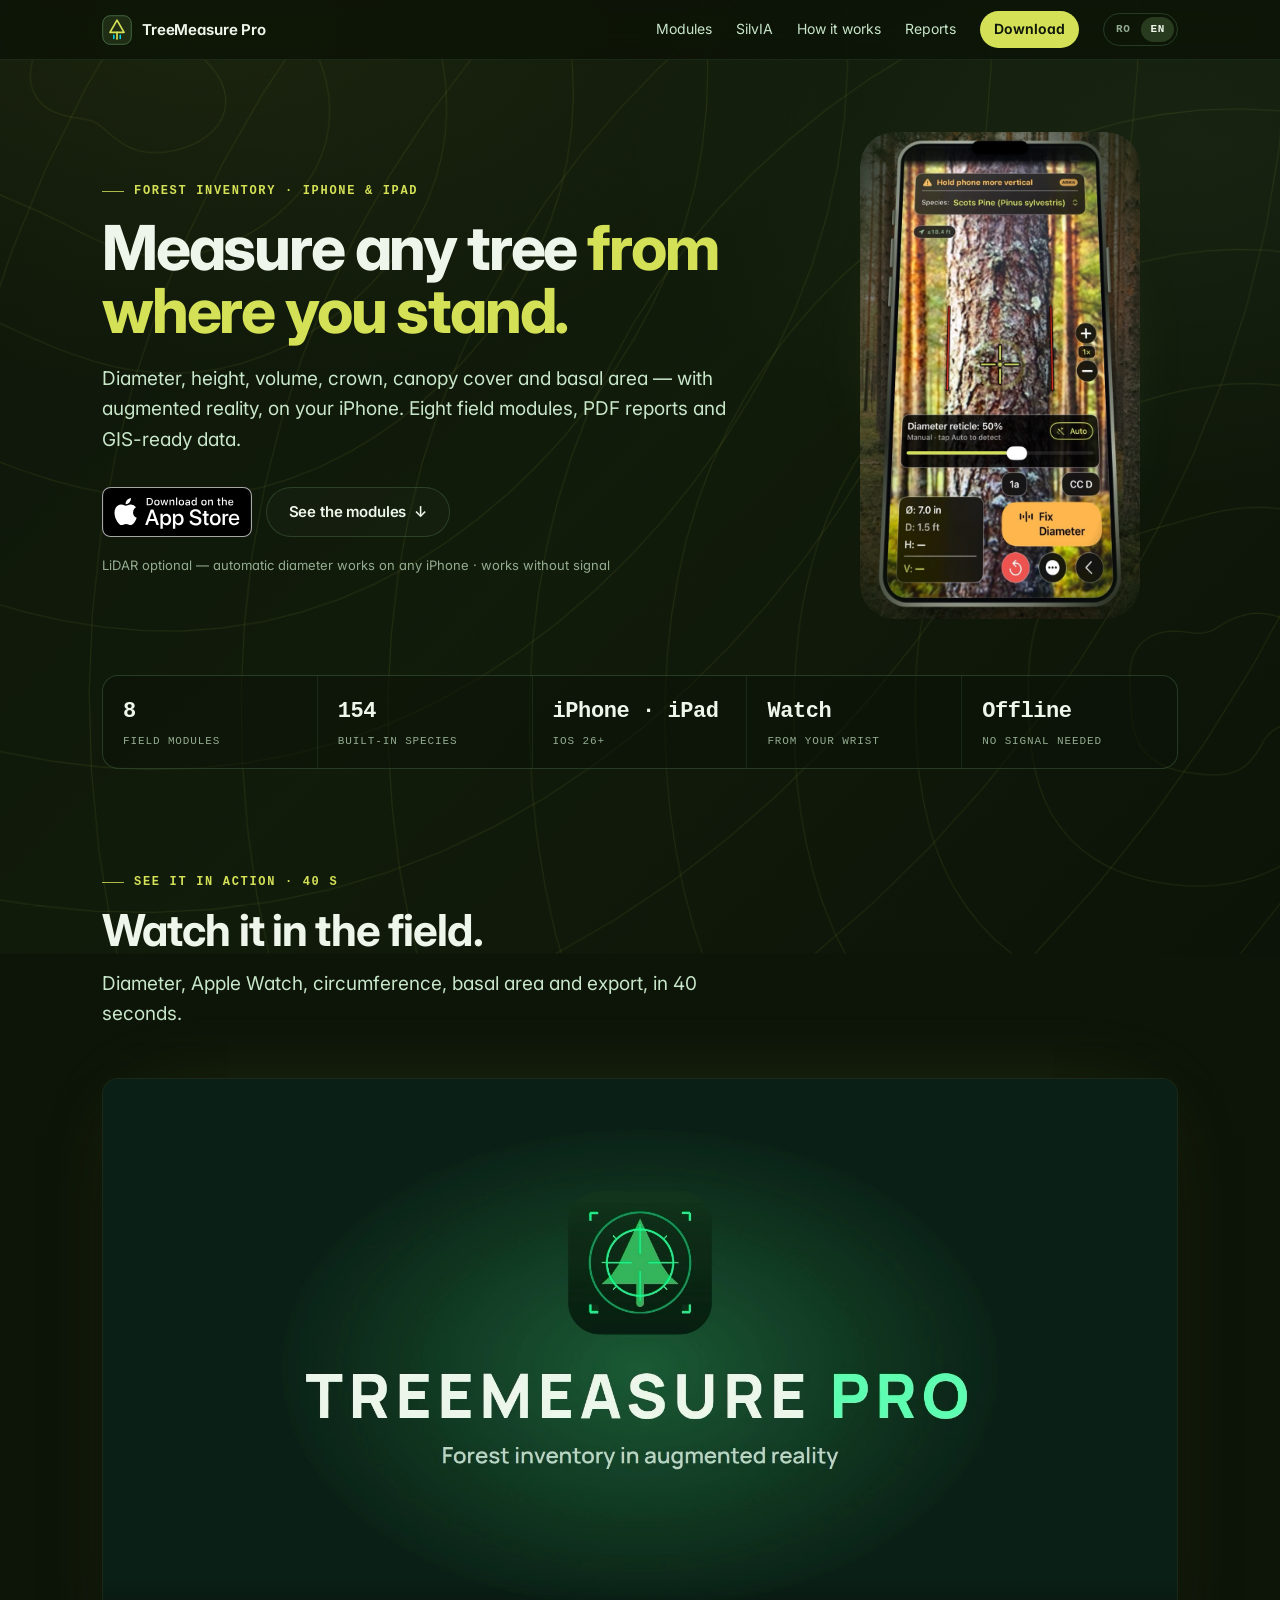
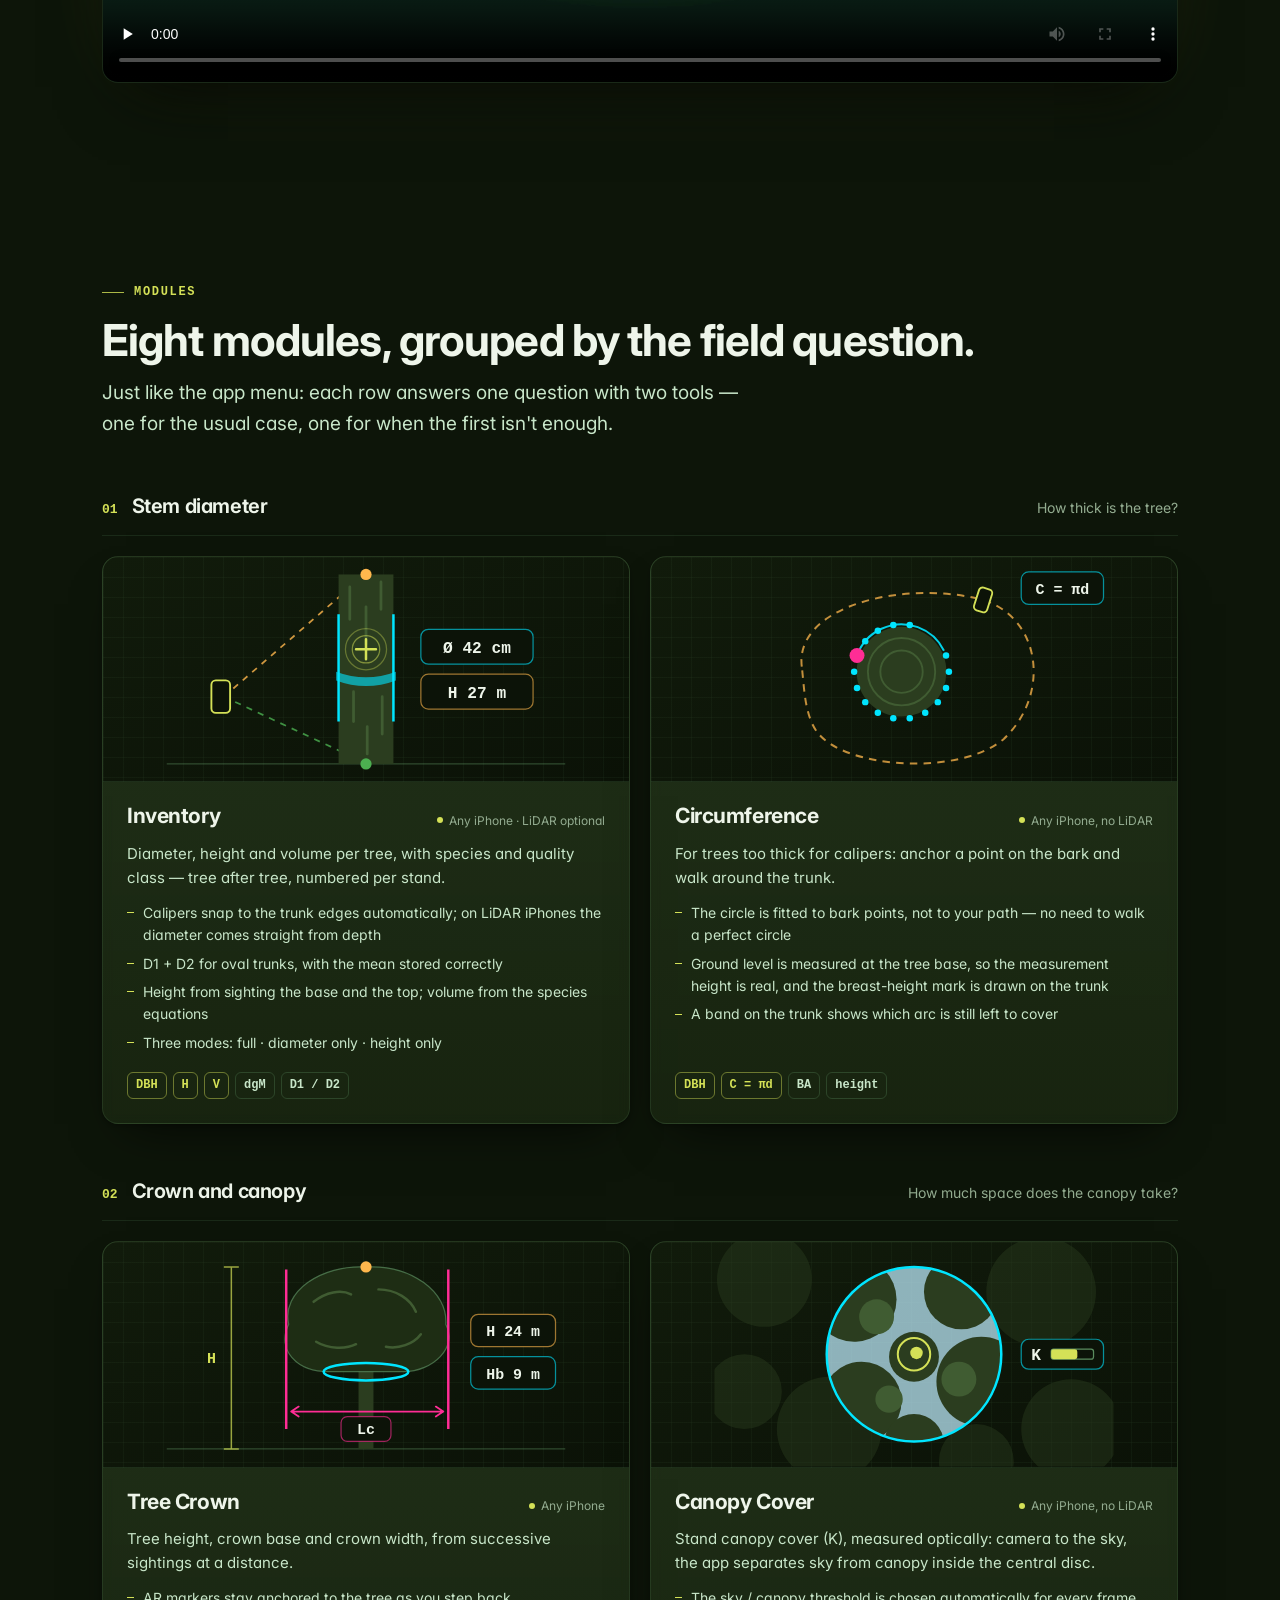
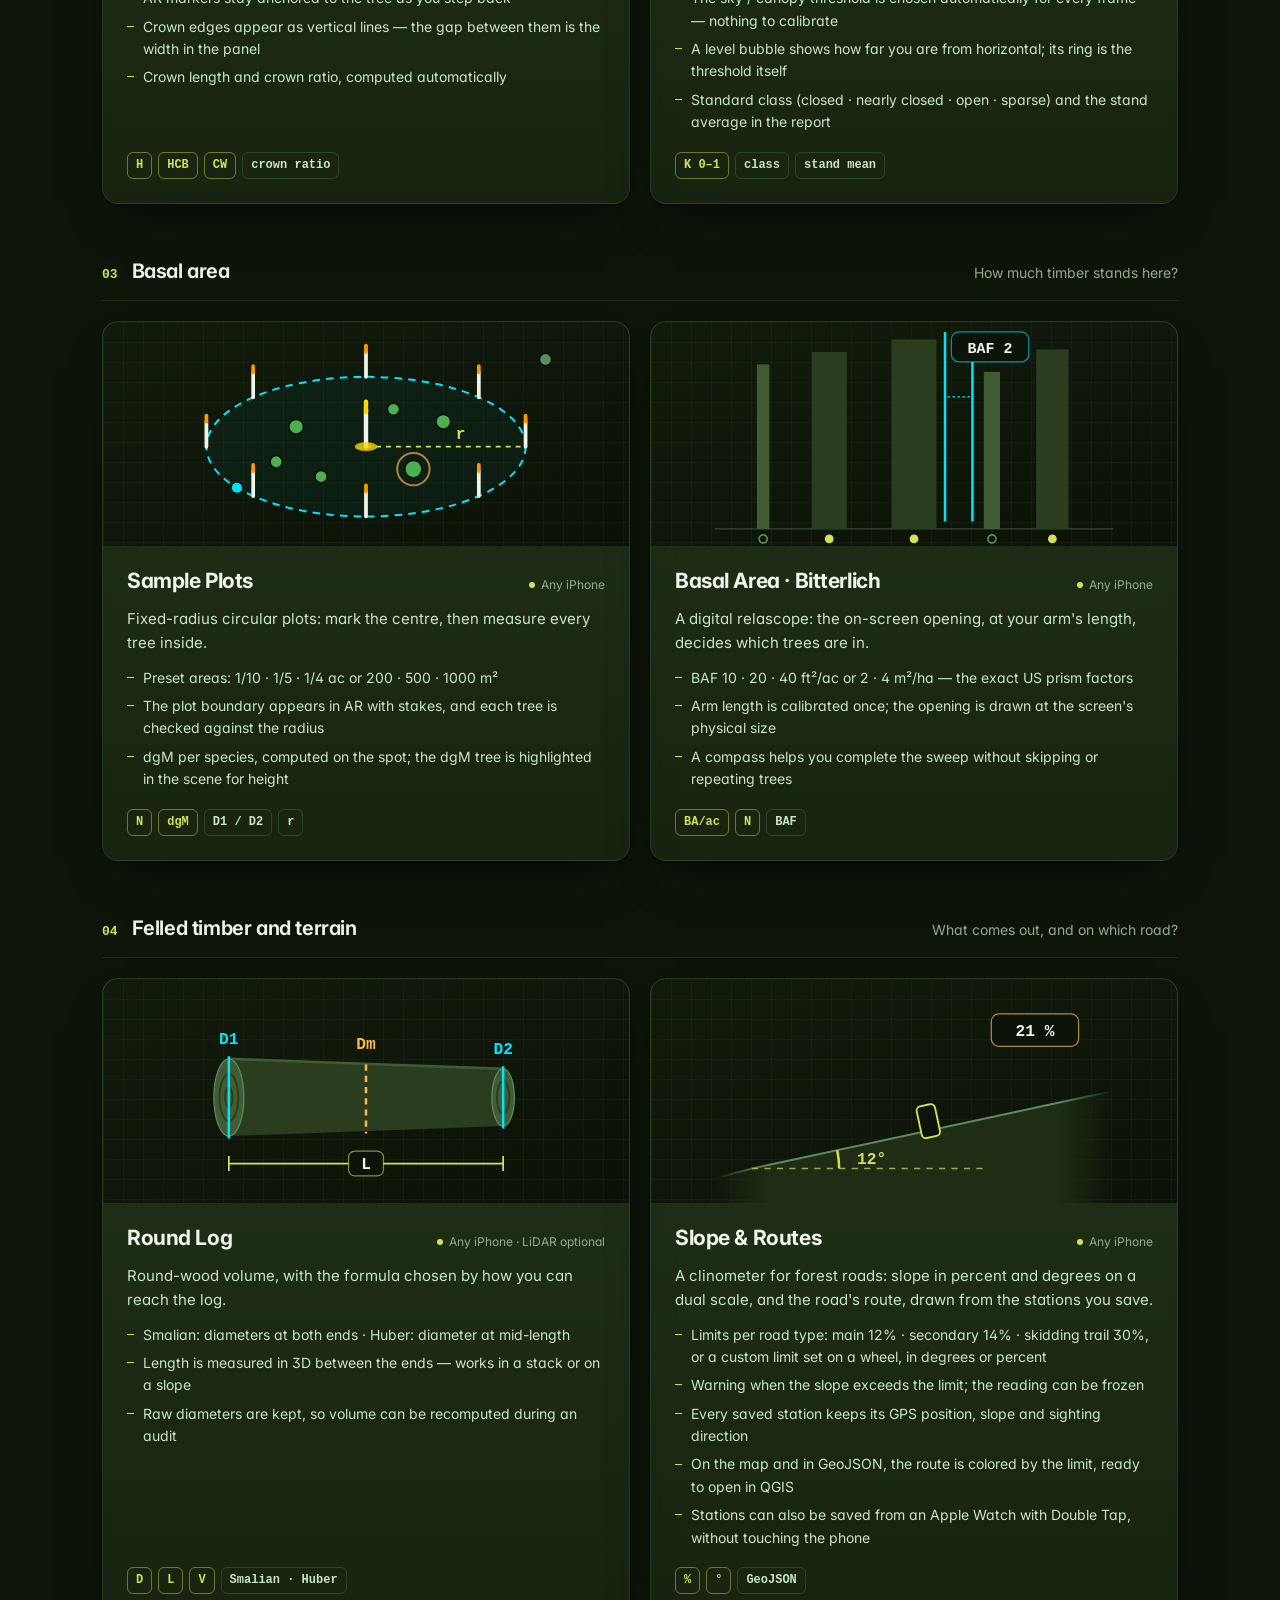
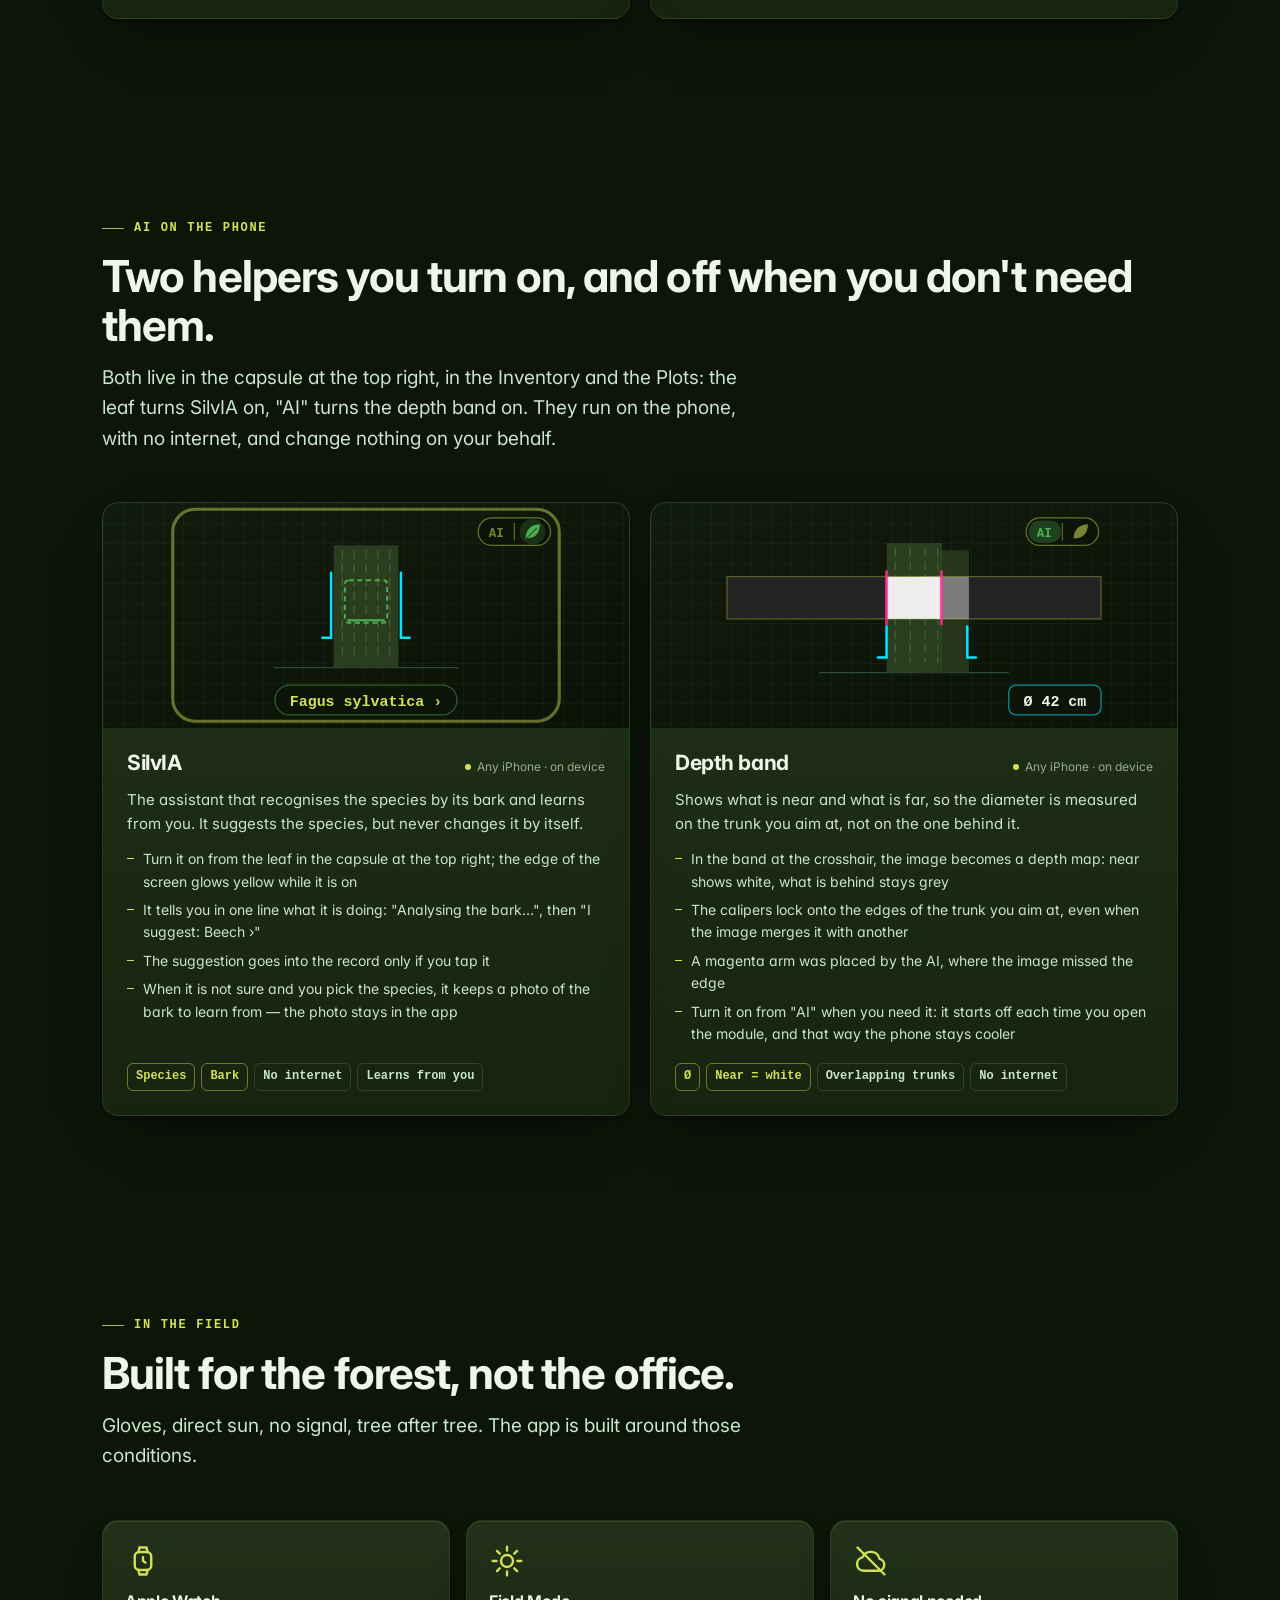
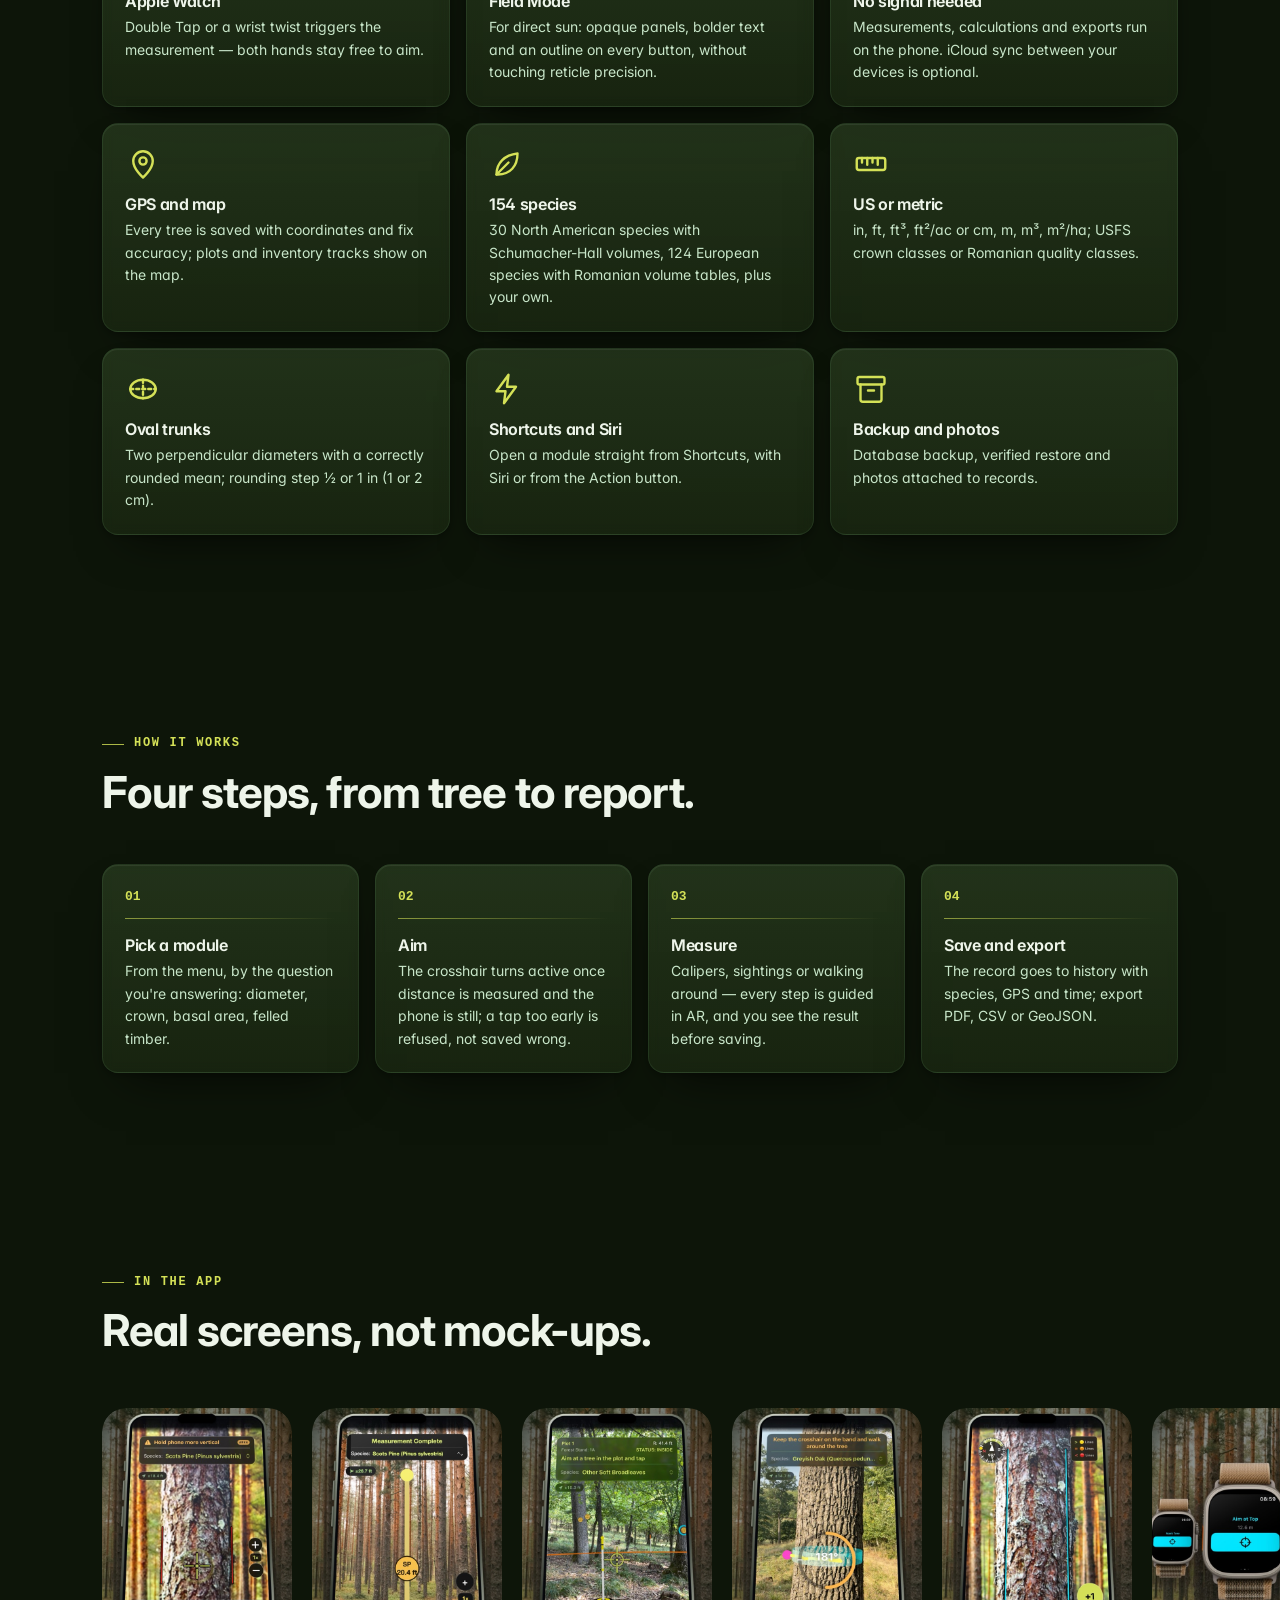
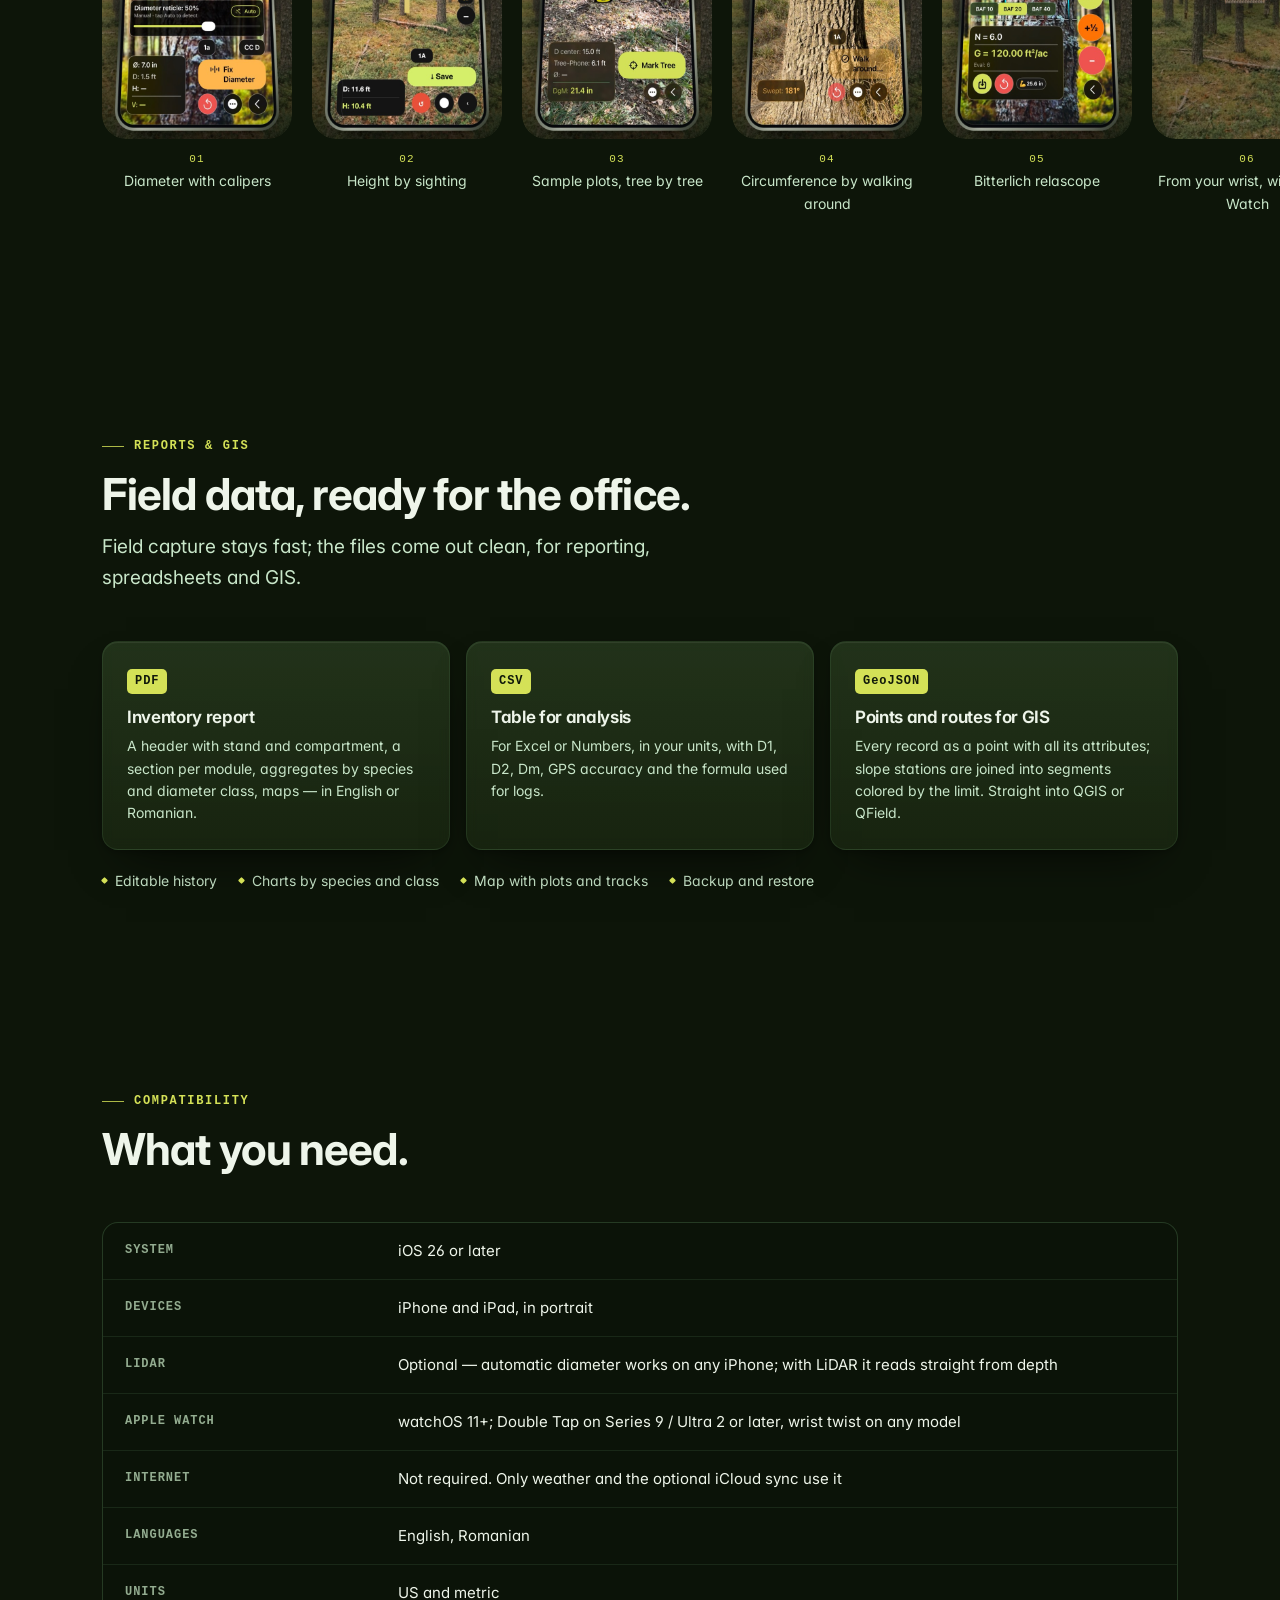
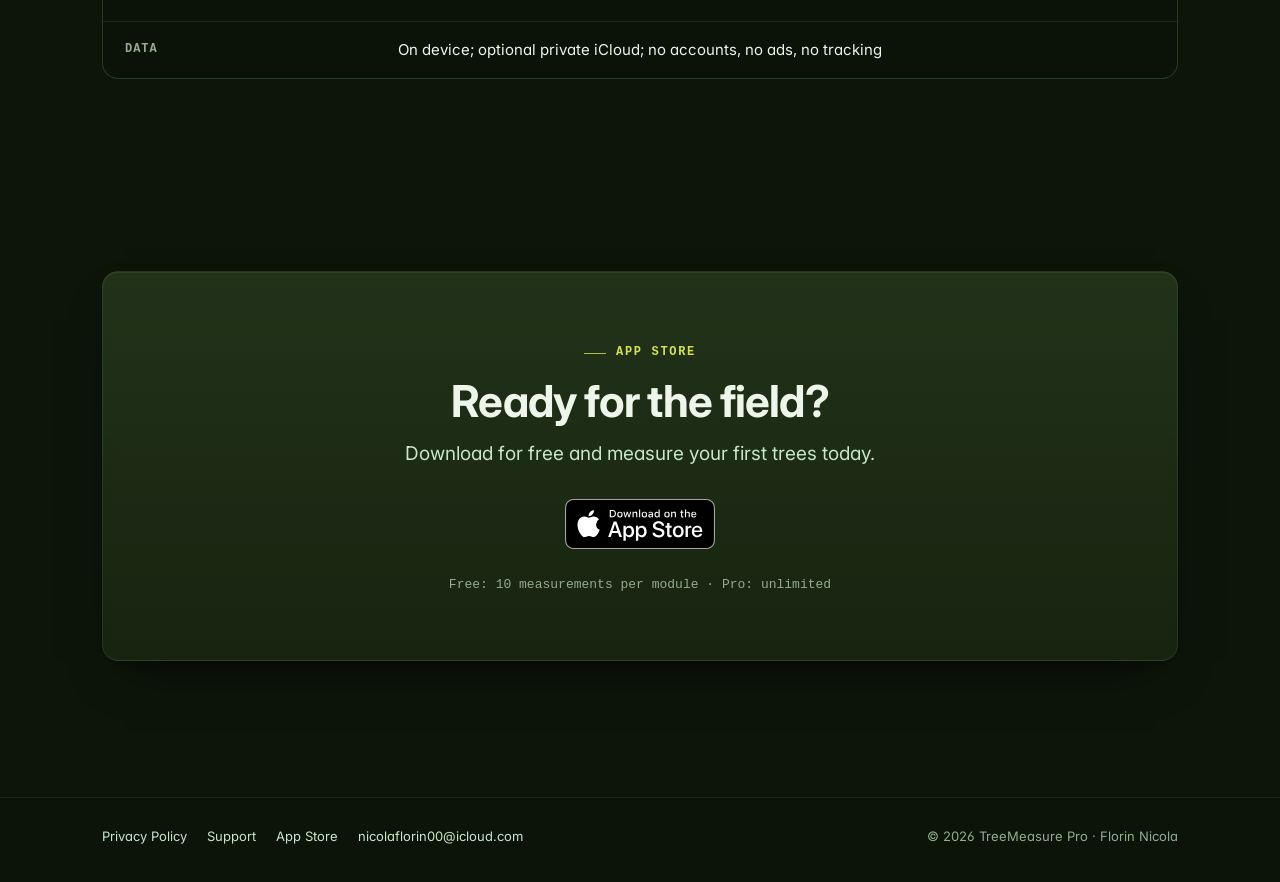
==== commit c00ed911: "Site: secțiunea SilvIA și banda de adâncime, cu ilustrațiile lor Copiată din Silvia (c192810), în RO" ====
--- a/index.html
+++ b/index.html
@@ -37,6 +37,7 @@
 <svg width="0" height="0" style="position:absolute" aria-hidden="true" focusable="false">
   <defs>
     <clipPath id="cp-canopy"><circle cx="160" cy="90" r="70"/></clipPath>
+    <clipPath id="cp-depthband"><rect x="10" y="59" width="300" height="34"><animate attributeName="width" values="0;300;300" keyTimes="0;.4;1" dur="7s" repeatCount="indefinite"/></rect></clipPath>
     <!-- Terenul se estompează spre margini: desenul nu mai umple toată lățimea cardului,
          iar un contur tăiat drept s-ar citi ca o greșeală. -->
     <linearGradient id="fade-x-fill" x1="0" x2="1" y1="0" y2="0">
@@ -285,6 +286,90 @@
       </g>
     </symbol>
 
+    <!-- SilvIA: scoarța citită între brațele clupei, marginea ecranului luminată, propunerea pe un rând.
+         Numele latin al speciei e neutru ca limbă, ca aceeași figură să servească RO și EN. -->
+    <symbol id="ill-silvia" viewBox="0 0 320 180">
+      <rect x="5" y="5" width="310" height="170" rx="18" fill="none" stroke="#D4E157" stroke-width="2.5" stroke-opacity=".3">
+        <animate attributeName="stroke-opacity" values=".22;.68;.22" dur="2.4s" repeatCount="indefinite"/>
+      </rect>
+      <line x1="86" y1="132" x2="234" y2="132" stroke="#5A8C5E" stroke-opacity=".45"/>
+      <rect x="134" y="34" width="52" height="98" fill="#2B3D1F"/>
+      <path d="M141 38v88M150.5 38v88M160 38v88M169.5 38v88M179 38v88" stroke="#405C32" stroke-width="1.2" stroke-dasharray="7 4"/>
+      <path d="M132 56v52h-7M188 56v52h7" fill="none" stroke="#00E5FF" stroke-width="2" stroke-linecap="round"/>
+      <rect x="143" y="62" width="34" height="34" rx="3" fill="none" stroke="#4CAF50" stroke-width="1.5" stroke-dasharray="4 3"/>
+      <line x1="145" y1="64" x2="175" y2="64" stroke="#4CAF50" stroke-width="1.5">
+        <animate attributeName="y1" values="64;94;64" dur="2s" repeatCount="indefinite"/>
+        <animate attributeName="y2" values="64;94;64" dur="2s" repeatCount="indefinite"/>
+        <animate attributeName="opacity" values="1;1;0;0" keyTimes="0;.44;.46;1" dur="9s" repeatCount="indefinite"/>
+      </line>
+      <g>
+        <rect x="250" y="12" width="58" height="22" rx="11" fill="#0C1308" fill-opacity=".92" stroke="#D4E157" stroke-opacity=".45"/>
+        <line x1="279" y1="16" x2="279" y2="30" stroke="#D4E157" stroke-opacity=".4"/>
+        <text x="264.5" y="27" font-family="ui-monospace, Menlo, monospace" font-size="10" font-weight="700" fill="#D4E157" fill-opacity=".55" text-anchor="middle">AI</text>
+        <circle cx="293.5" cy="23" r="9" fill="#4CAF50" fill-opacity=".2">
+          <animate attributeName="r" values="9;11.5;9" dur="2.4s" repeatCount="indefinite"/>
+        </circle>
+        <path d="M288 28.5c0-7.5 5-11.5 11.5-11.5 0 7.5-4.5 11.5-11.5 11.5Z" fill="#4CAF50"/>
+        <path d="M288.5 28.5 297 20" stroke="#0C1308" stroke-width="1" stroke-opacity=".5"/>
+      </g>
+      <g font-family="ui-monospace, Menlo, monospace" font-size="12" font-weight="700" text-anchor="middle">
+        <rect x="87" y="146" width="146" height="24" rx="12" fill="#0C1308" stroke="#4CAF50" stroke-opacity=".5"/>
+        <text x="160" y="162.5" fill="#D4E157">Fagus sylvatica ›<animate attributeName="opacity" values="1;1;0;0" keyTimes="0;.74;.76;1" dur="9s" repeatCount="indefinite"/></text>
+        <text x="160" y="162.5" fill="#4CAF50" opacity="0">✓ Fagus sylvatica<animate attributeName="opacity" values="0;0;1;1" keyTimes="0;.74;.76;1" dur="9s" repeatCount="indefinite"/></text>
+      </g>
+      <g>
+        <circle cx="219" cy="158" r="6" fill="none" stroke="#D4E157" stroke-width="1.5" opacity="0">
+          <animate attributeName="r" values="6;6;18;18" keyTimes="0;.6;.75;1" dur="9s" repeatCount="indefinite"/>
+          <animate attributeName="opacity" values="0;0;.8;0;0" keyTimes="0;.59;.62;.75;1" dur="9s" repeatCount="indefinite"/>
+        </circle>
+        <circle cx="219" cy="158" r="5" fill="#D4E157" fill-opacity=".7" opacity="0">
+          <animate attributeName="opacity" values="0;0;1;0;0" keyTimes="0;.59;.62;.75;1" dur="9s" repeatCount="indefinite"/>
+        </circle>
+      </g>
+    </symbol>
+
+    <!-- Banda de adâncime: două trunchiuri lipite în imagine, banda de la cruce în care cel din față iese alb,
+         clupa magenta pe silueta din bandă și brațul cian care sare de pe trunchiul din spate pe cel vizat -->
+    <symbol id="ill-depthband" viewBox="0 0 320 180">
+      <line x1="84" y1="136" x2="236" y2="136" stroke="#5A8C5E" stroke-opacity=".45"/>
+      <rect x="168" y="38" width="36" height="98" fill="#2B3D1F" fill-opacity=".85"/>
+      <rect x="138" y="32" width="44" height="104" fill="#2B3D1F"/>
+      <path d="M145 36v92M157 36v92M169 36v92M179 36v92" stroke="#405C32" stroke-width="1.2" stroke-dasharray="7 4"/>
+      <line x1="182" y1="32" x2="182" y2="136" stroke="#405C32" stroke-opacity=".35"/>
+      <g clip-path="url(#cp-depthband)">
+        <rect x="10" y="59" width="300" height="34" fill="#232323"/>
+        <rect x="168" y="59" width="36" height="34" fill="#7C7C7C"/>
+        <rect x="138" y="59" width="44" height="34" fill="#EDEDED"/>
+      </g>
+      <rect x="10" y="59" width="300" height="34" fill="none" stroke="#D4E157" stroke-opacity=".35"/>
+      <line x1="10" y1="56" x2="10" y2="96" stroke="#4CAF50" stroke-width="1.5">
+        <animate attributeName="x1" values="10;310;310" keyTimes="0;.4;1" dur="7s" repeatCount="indefinite"/>
+        <animate attributeName="x2" values="10;310;310" keyTimes="0;.4;1" dur="7s" repeatCount="indefinite"/>
+        <animate attributeName="opacity" values="1;1;0;0" keyTimes="0;.39;.41;1" dur="7s" repeatCount="indefinite"/>
+      </line>
+      <g stroke="#FF2D95" stroke-width="2.5" stroke-linecap="round" opacity="0">
+        <path d="M138 55v42M182 55v42"/>
+        <animate attributeName="opacity" values="0;0;1;1" keyTimes="0;.39;.44;1" dur="7s" repeatCount="indefinite"/>
+      </g>
+      <path d="M138 99v25h-7" fill="none" stroke="#00E5FF" stroke-width="2" stroke-linecap="round"/>
+      <path d="M204 99v25h7" fill="none" stroke="#00E5FF" stroke-width="2" stroke-linecap="round">
+        <animateTransform attributeName="transform" type="translate" values="0 0;0 0;-22 0;-22 0" keyTimes="0;.4;.6;1" dur="7s" calcMode="spline" keySplines="0 0 1 1;.4 0 .2 1;0 0 1 1" repeatCount="indefinite"/>
+      </path>
+      <g>
+        <rect x="250" y="12" width="58" height="22" rx="11" fill="#0C1308" fill-opacity=".92" stroke="#D4E157" stroke-opacity=".45"/>
+        <rect x="252" y="14" width="26" height="18" rx="9" fill="#4CAF50" fill-opacity=".25">
+          <animate attributeName="fill-opacity" values=".16;.42;.16" dur="2.4s" repeatCount="indefinite"/>
+        </rect>
+        <line x1="279" y1="16" x2="279" y2="30" stroke="#D4E157" stroke-opacity=".4"/>
+        <text x="264.5" y="27" font-family="ui-monospace, Menlo, monospace" font-size="10" font-weight="700" fill="#4CAF50" text-anchor="middle">AI</text>
+        <path d="M288 28.5c0-7.5 5-11.5 11.5-11.5 0 7.5-4.5 11.5-11.5 11.5Z" fill="#D4E157" fill-opacity=".55"/>
+      </g>
+      <g font-family="ui-monospace, Menlo, monospace" font-size="12" font-weight="700" text-anchor="middle">
+        <rect x="236" y="146" width="74" height="24" rx="6" fill="#0C1308" stroke="#00E5FF" stroke-opacity=".6"/>
+        <text x="273" y="162.5" fill="#EEF5EA">Ø 42 cm</text>
+      </g>
+    </symbol>
+
     <!-- Pictograme pentru funcțiile transversale -->
     <symbol id="i-watch" viewBox="0 0 24 24"><g fill="none" stroke="currentColor" stroke-width="1.6" stroke-linecap="round" stroke-linejoin="round"><rect x="6.5" y="6" width="11" height="12" rx="3"/><path d="M9 6l.6-3h4.8L15 6M9 18l.6 3h4.8L15 18M12 9.5V12l1.6 1"/></g></symbol>
     <symbol id="i-sun" viewBox="0 0 24 24"><g fill="none" stroke="currentColor" stroke-width="1.6" stroke-linecap="round"><circle cx="12" cy="12" r="4"/><path d="M12 2.5V5M12 19v2.5M2.5 12H5M19 12h2.5M5.3 5.3l1.8 1.8M16.9 16.9l1.8 1.8M5.3 18.7l1.8-1.8M16.9 7.1l1.8-1.8"/></g></symbol>
@@ -309,12 +394,14 @@
     <nav class="nav-links" aria-label="Primary">
       <span class="lang-inline" data-lang="ro">
         <a href="#fro" class="hs">Module</a>
+        <a href="#airo" class="hs">SilvIA</a>
         <a href="#hro" class="hs">Cum funcționează</a>
         <a href="#tro" class="hs">Rapoarte</a>
         <a href="https://apps.apple.com/ro/app/treemeasure-pro/id6760644907" class="nav-cta" target="_blank" rel="noopener">Descarcă</a>
       </span>
       <span class="lang-inline" data-lang="en">
         <a href="#fen" class="hs">Modules</a>
+        <a href="#aien" class="hs">SilvIA</a>
         <a href="#hen" class="hs">How it works</a>
         <a href="#ten" class="hs">Reports</a>
         <a href="https://apps.apple.com/app/treemeasure-pro/id6760644907" class="nav-cta" target="_blank" rel="noopener">Download</a>
@@ -521,6 +608,46 @@
     </div>
   </section>
 
+  <section class="section" id="airo">
+    <div class="container">
+      <div class="section-head reveal">
+        <p class="eyebrow">Inteligență pe telefon</p>
+        <h2 class="h-section">Două ajutoare, pornite de tine, oprite când nu-ți trebuie.</h2>
+        <p class="lead">Amândouă stau în capsula din dreapta sus, la Inventar și la Piețe: frunza pornește SilvIA, „AI” pornește banda de adâncime. Rulează pe telefon, fără internet, și nu schimbă nimic în locul tău.</p>
+      </div>
+      <div class="modules reveal">
+        <article class="card module">
+          <div class="module-fig"><svg viewBox="0 0 320 180" role="img" aria-label="Scoarța citită între brațele clupei, marginea ecranului luminată și propunerea de specie pe un rând"><use href="#ill-silvia" width="320" height="180"/></svg></div>
+          <div class="module-body">
+            <div class="module-title"><h3>SilvIA</h3><span class="tag any">Orice iPhone · pe telefon</span></div>
+            <p>Asistenta care recunoaște specia după scoarță și învață de la tine. Propune specia, dar nu o schimbă niciodată singură.</p>
+            <ul class="module-list">
+              <li>O pornești din frunza capsulei din dreapta sus; marginea ecranului se luminează galben cât e activă</li>
+              <li>Îți spune într-un rând ce face: „Analizez scoarța…”, apoi „Propun: Fag ›”</li>
+              <li>Propunerea intră în înregistrare doar dacă o atingi tu</li>
+              <li>Când nu e sigură și alegi tu specia, păstrează o poză a scoarței ca să învețe — poza rămâne în aplicație</li>
+            </ul>
+            <div class="chips"><span class="chip lime">Specia</span><span class="chip lime">Scoarță</span><span class="chip">Fără internet</span><span class="chip">Învață de la tine</span></div>
+          </div>
+        </article>
+        <article class="card module">
+          <div class="module-fig"><svg viewBox="0 0 320 180" role="img" aria-label="Două trunchiuri lipite în imagine, despărțite în banda de la cruce: cel din față iese alb, cel din spate rămâne gri, iar brațul clupei sare pe trunchiul vizat"><use href="#ill-depthband" width="320" height="180"/></svg></div>
+          <div class="module-body">
+            <div class="module-title"><h3>Banda de adâncime</h3><span class="tag any">Orice iPhone · pe telefon</span></div>
+            <p>Arată ce e aproape și ce e departe, ca diametrul să se măsoare pe trunchiul vizat, nu pe cel din spate.</p>
+            <ul class="module-list">
+              <li>În fâșia de la cruce, imaginea devine hartă de adâncime: ce e aproape iese alb, ce e în spate rămâne gri</li>
+              <li>Clupa se prinde pe marginile trunchiului vizat, chiar când în imagine e lipit de altul</li>
+              <li>Un braț magenta e pus de AI, acolo unde imaginea n-a găsit marginea</li>
+              <li>O pornești din „AI”, la nevoie: la fiecare deschidere a modulului pornește oprită, iar așa telefonul se încălzește mai puțin</li>
+            </ul>
+            <div class="chips"><span class="chip lime">Ø</span><span class="chip lime">Aproape = alb</span><span class="chip">Trunchiuri suprapuse</span><span class="chip">Fără internet</span></div>
+          </div>
+        </article>
+      </div>
+    </div>
+  </section>
+
   <section class="section" id="xro">
     <div class="container">
       <div class="section-head reveal">
@@ -822,6 +949,46 @@
     </div>
   </section>
 
+  <section class="section" id="aien">
+    <div class="container">
+      <div class="section-head reveal">
+        <p class="eyebrow">AI on the phone</p>
+        <h2 class="h-section">Two helpers you turn on, and off when you don't need them.</h2>
+        <p class="lead">Both live in the capsule at the top right, in the Inventory and the Plots: the leaf turns SilvIA on, "AI" turns the depth band on. They run on the phone, with no internet, and change nothing on your behalf.</p>
+      </div>
+      <div class="modules reveal">
+        <article class="card module">
+          <div class="module-fig"><svg viewBox="0 0 320 180" role="img" aria-label="The bark read between the caliper arms, the screen edge glowing, and the species suggestion on one line"><use href="#ill-silvia" width="320" height="180"/></svg></div>
+          <div class="module-body">
+            <div class="module-title"><h3>SilvIA</h3><span class="tag any">Any iPhone · on device</span></div>
+            <p>The assistant that recognises the species by its bark and learns from you. It suggests the species, but never changes it by itself.</p>
+            <ul class="module-list">
+              <li>Turn it on from the leaf in the capsule at the top right; the edge of the screen glows yellow while it is on</li>
+              <li>It tells you in one line what it is doing: "Analysing the bark…", then "I suggest: Beech ›"</li>
+              <li>The suggestion goes into the record only if you tap it</li>
+              <li>When it is not sure and you pick the species, it keeps a photo of the bark to learn from — the photo stays in the app</li>
+            </ul>
+            <div class="chips"><span class="chip lime">Species</span><span class="chip lime">Bark</span><span class="chip">No internet</span><span class="chip">Learns from you</span></div>
+          </div>
+        </article>
+        <article class="card module">
+          <div class="module-fig"><svg viewBox="0 0 320 180" role="img" aria-label="Two trunks merged in the image, separated in the band at the crosshair: the near one shows white, the one behind stays grey, and the caliper arm jumps onto the trunk you aim at"><use href="#ill-depthband" width="320" height="180"/></svg></div>
+          <div class="module-body">
+            <div class="module-title"><h3>Depth band</h3><span class="tag any">Any iPhone · on device</span></div>
+            <p>Shows what is near and what is far, so the diameter is measured on the trunk you aim at, not on the one behind it.</p>
+            <ul class="module-list">
+              <li>In the band at the crosshair, the image becomes a depth map: near shows white, what is behind stays grey</li>
+              <li>The calipers lock onto the edges of the trunk you aim at, even when the image merges it with another</li>
+              <li>A magenta arm was placed by the AI, where the image missed the edge</li>
+              <li>Turn it on from "AI" when you need it: it starts off each time you open the module, and that way the phone stays cooler</li>
+            </ul>
+            <div class="chips"><span class="chip lime">Ø</span><span class="chip lime">Near = white</span><span class="chip">Overlapping trunks</span><span class="chip">No internet</span></div>
+          </div>
+        </article>
+      </div>
+    </div>
+  </section>
+
   <section class="section" id="xen">
     <div class="container">
       <div class="section-head reveal">
